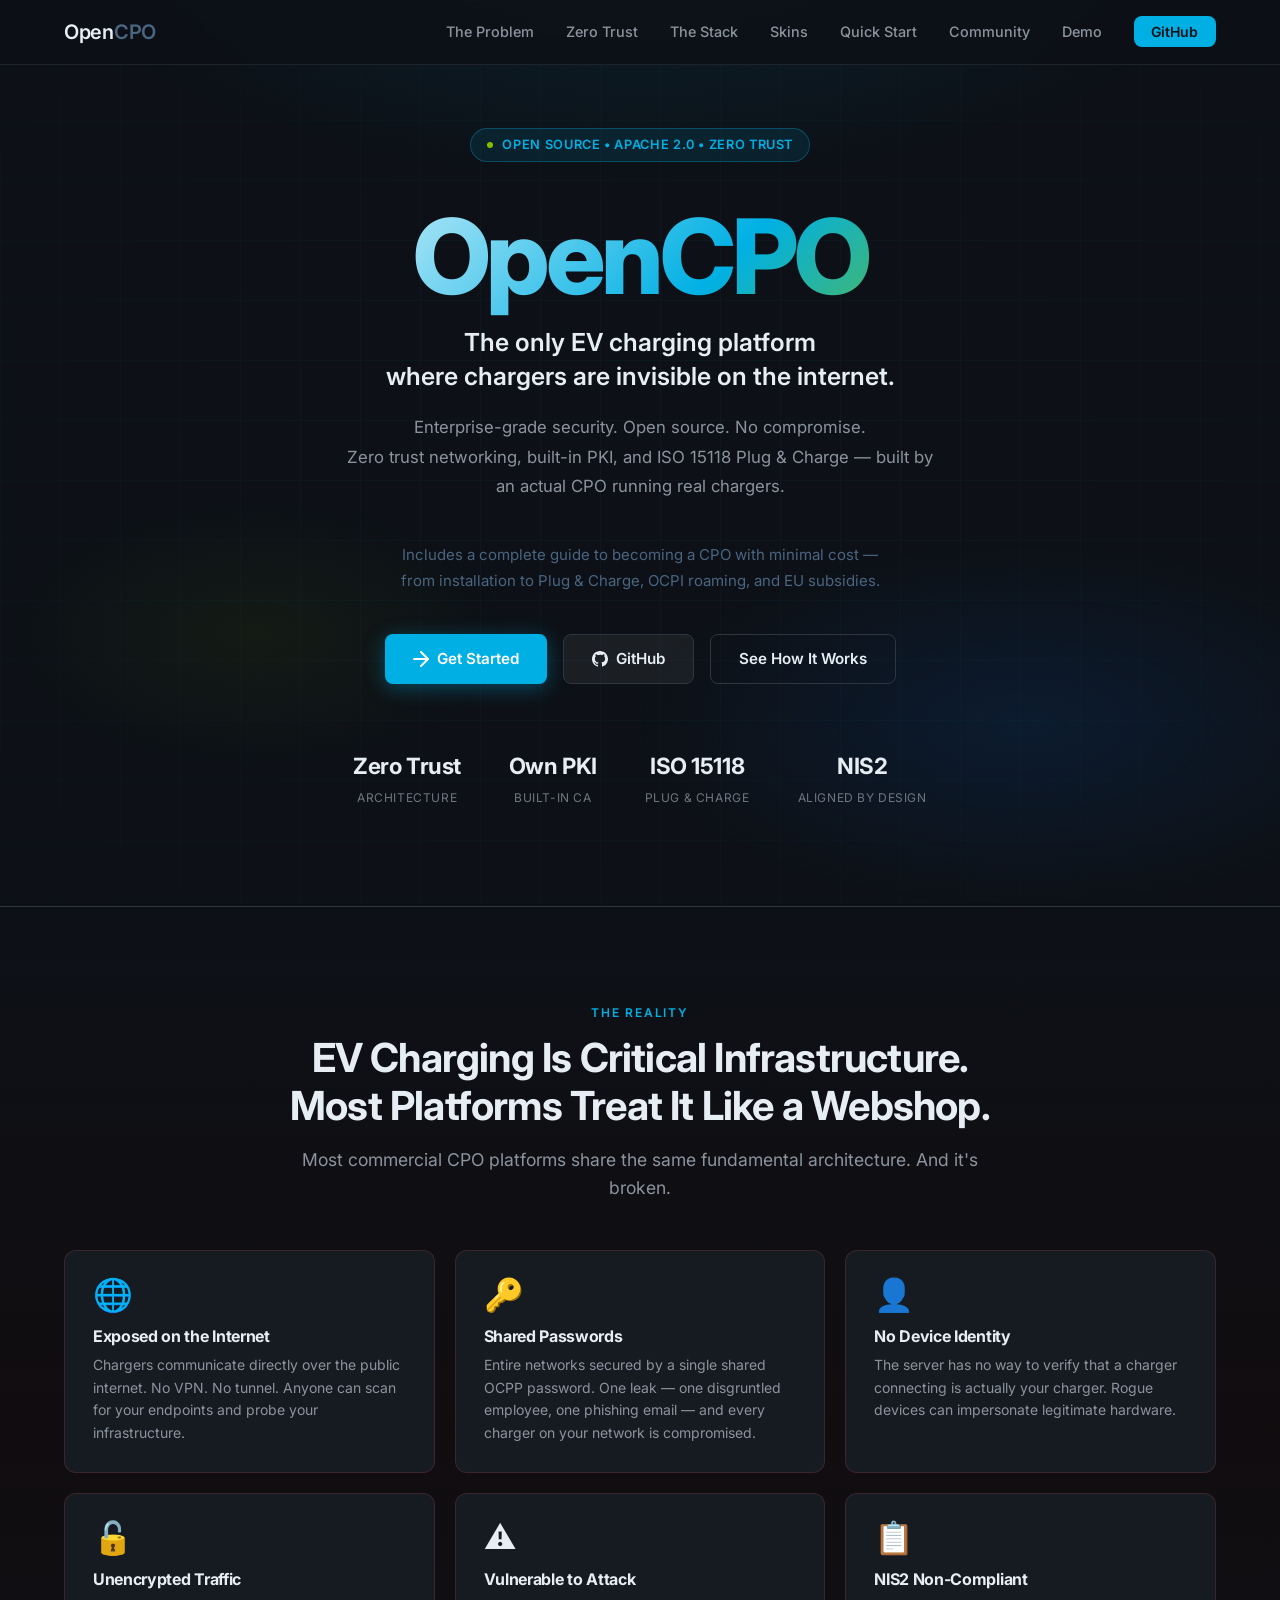
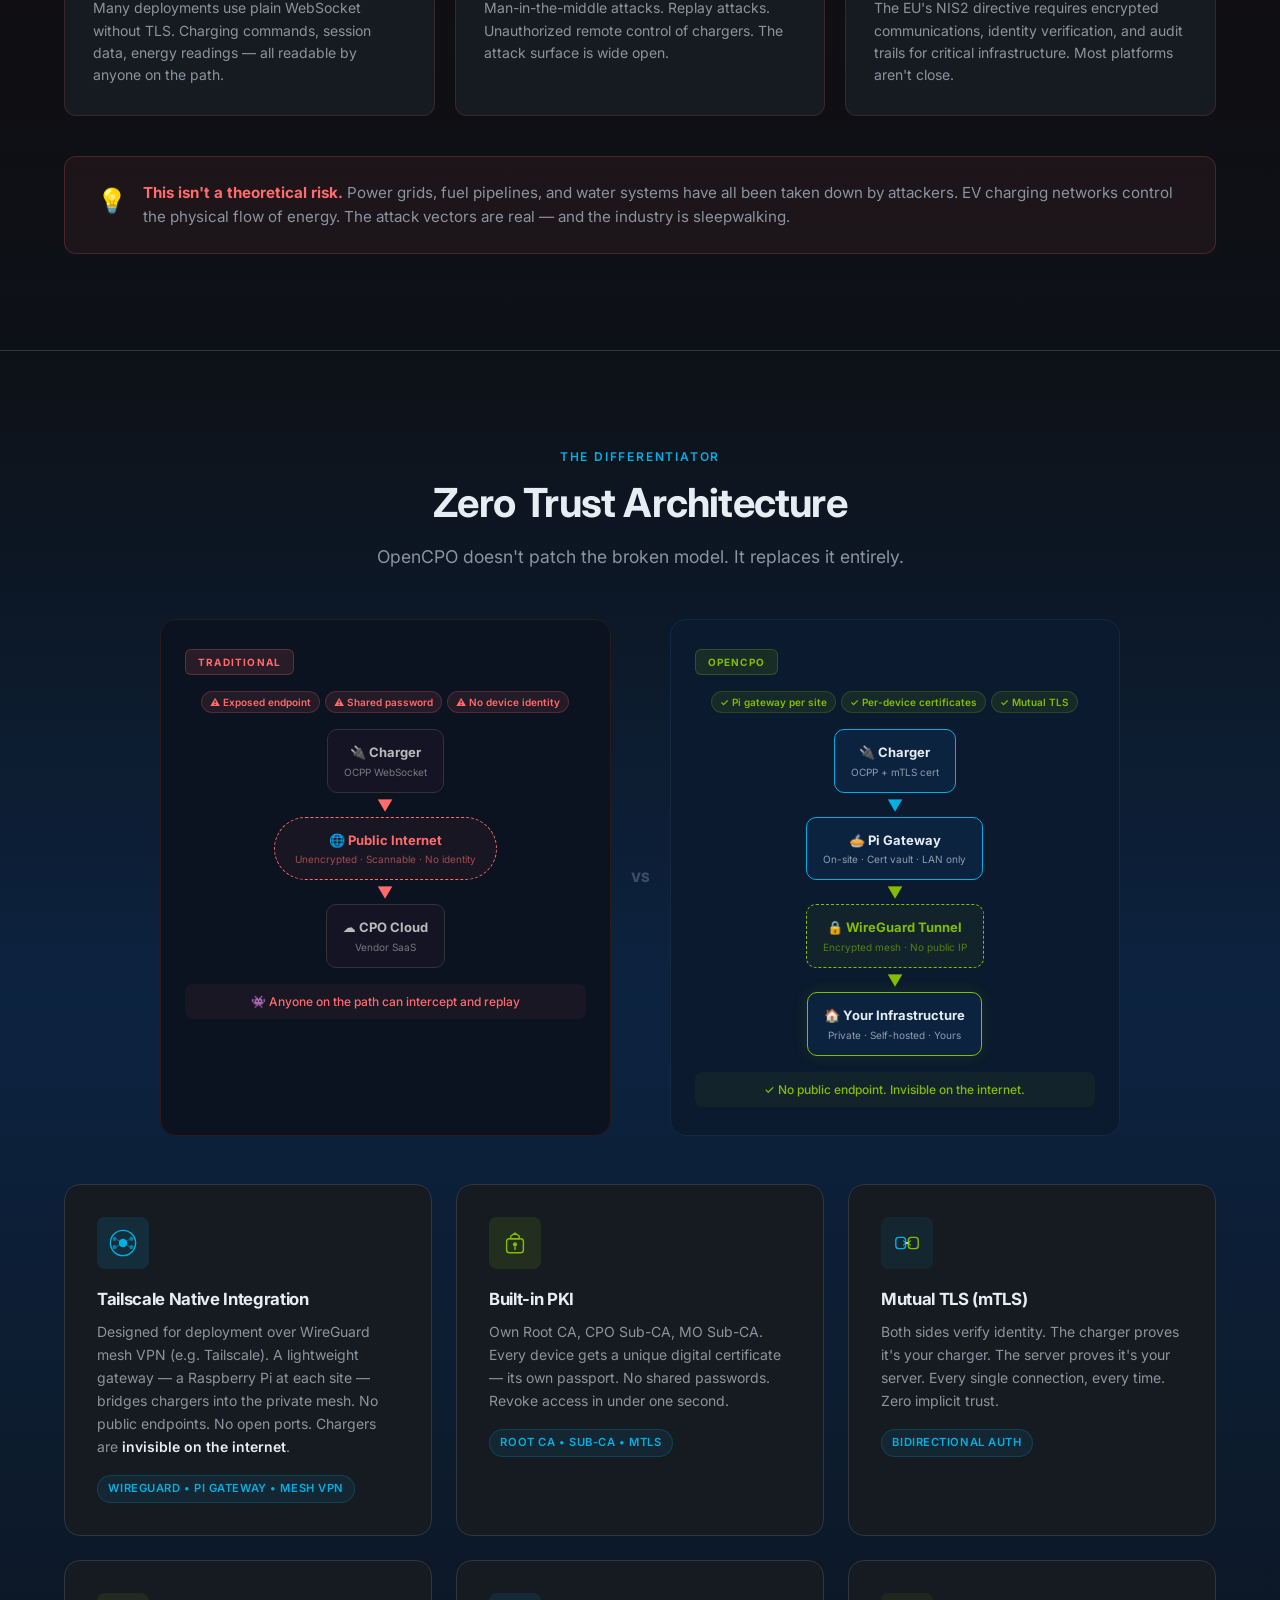
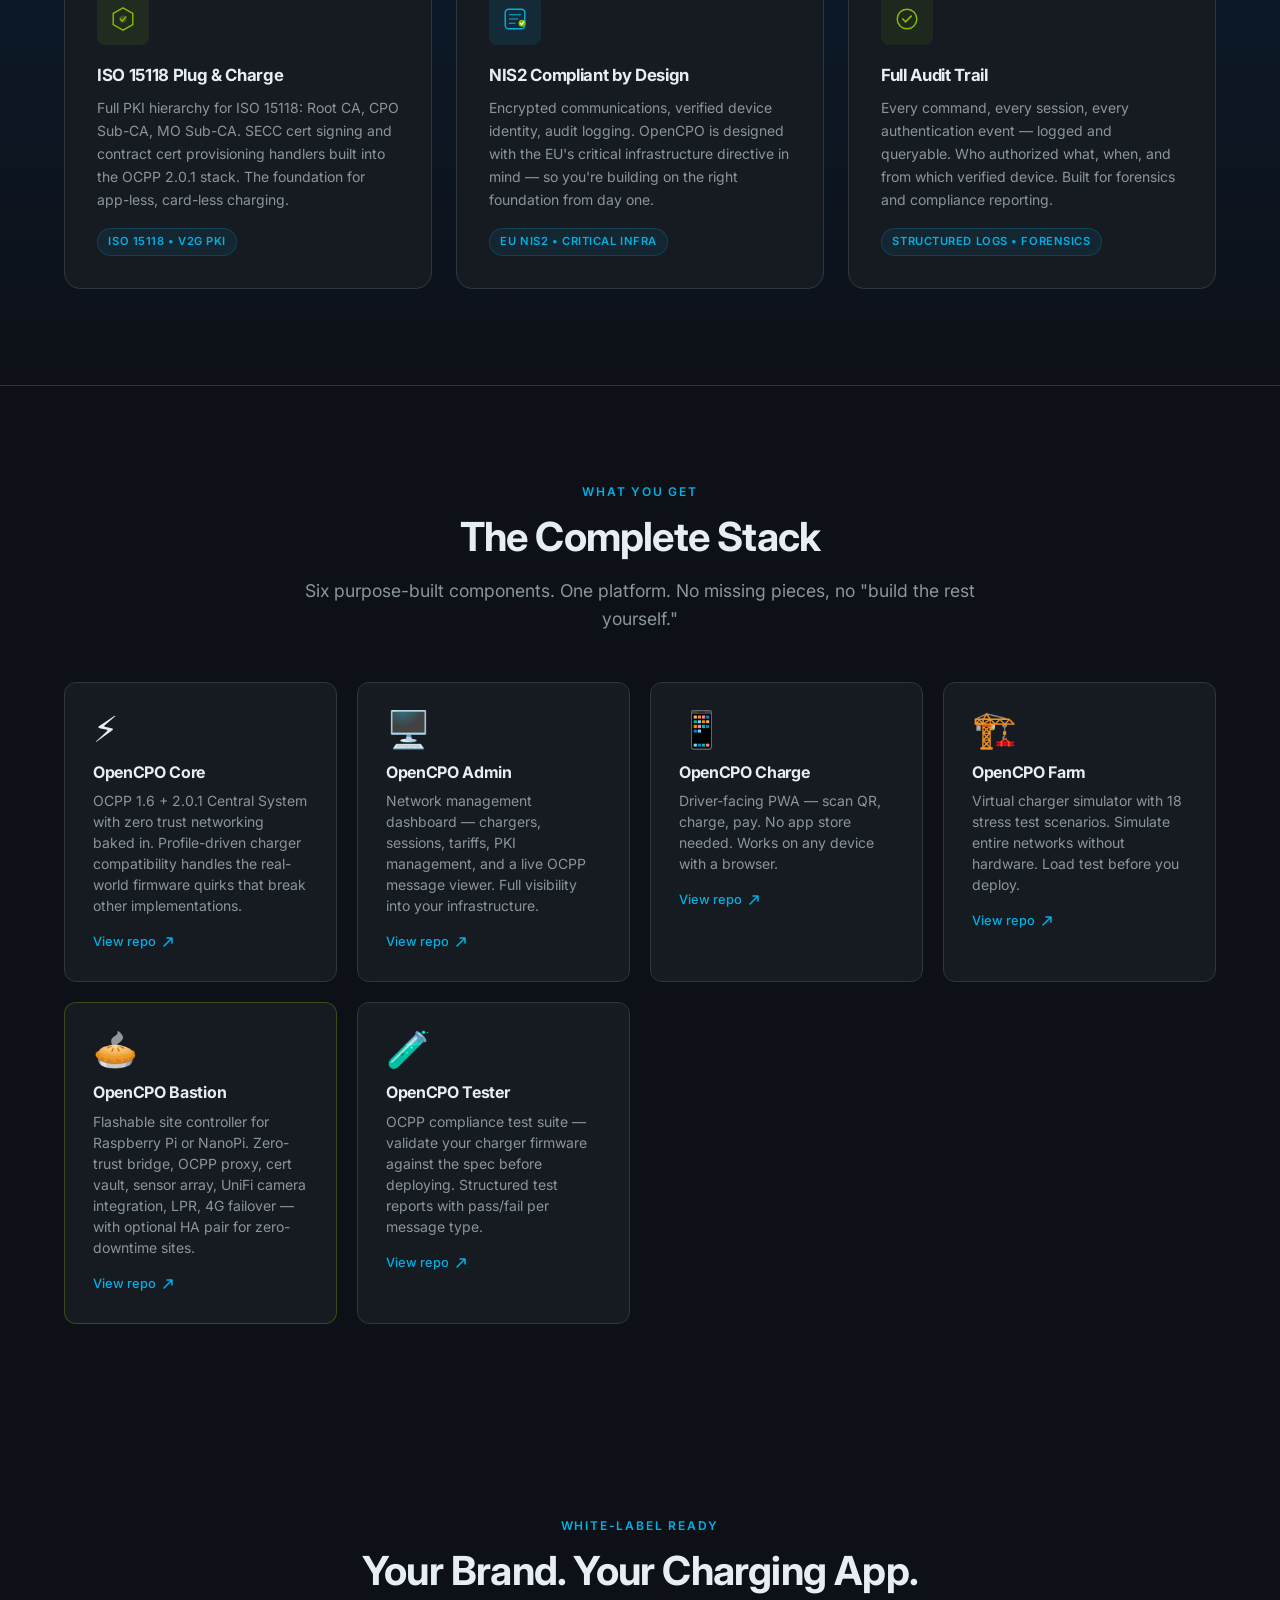
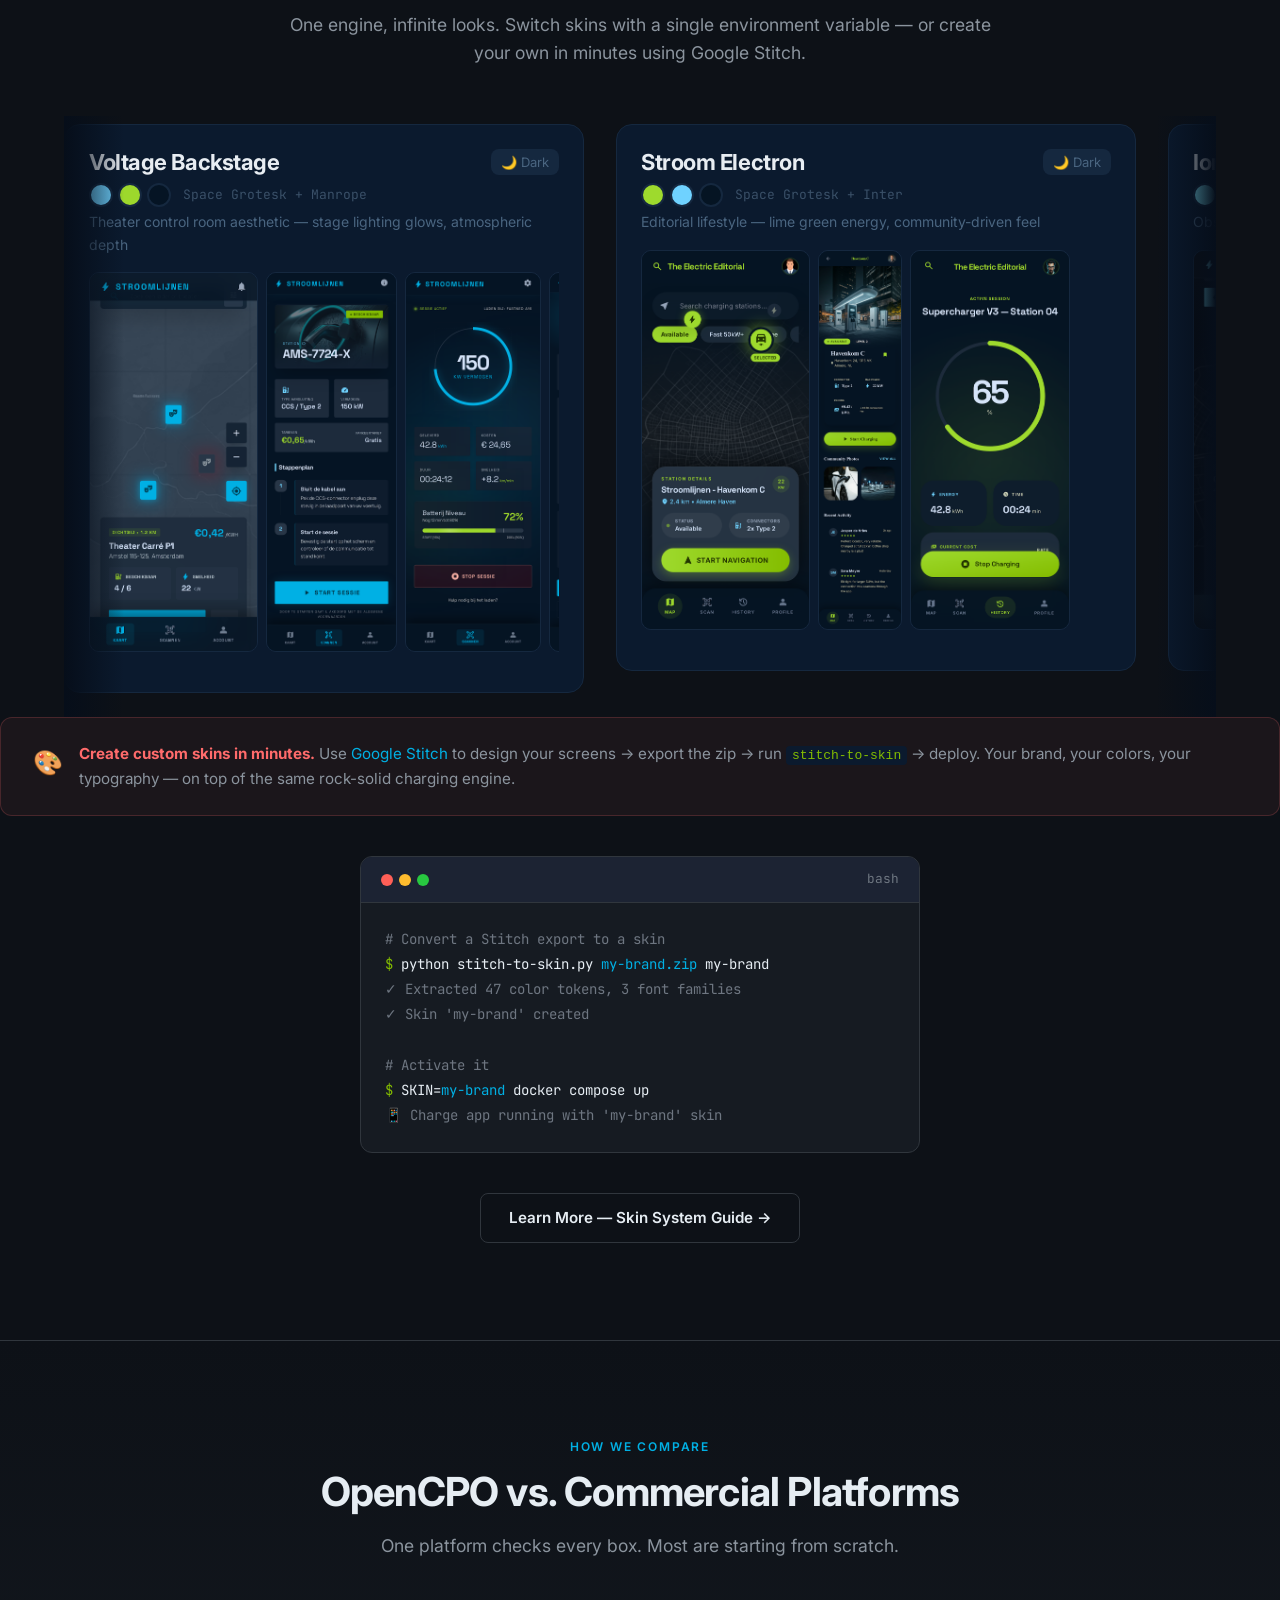
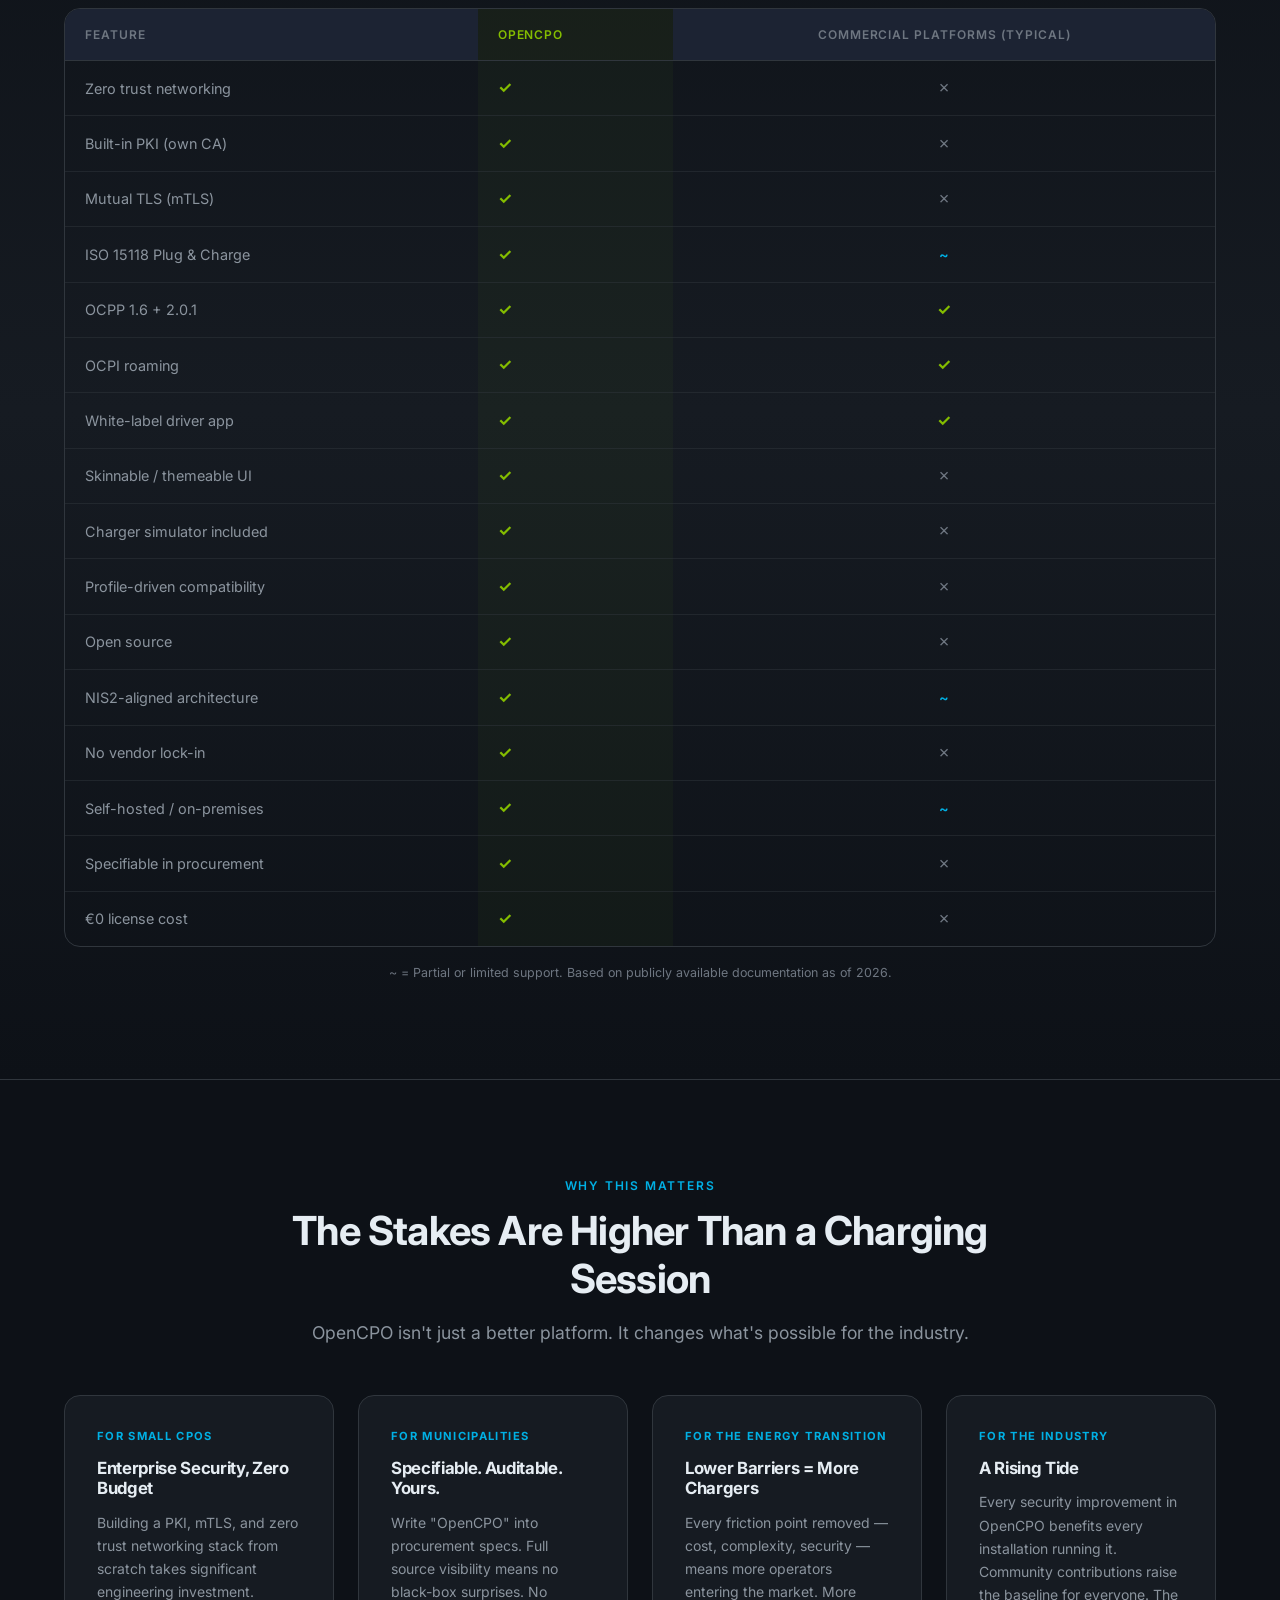
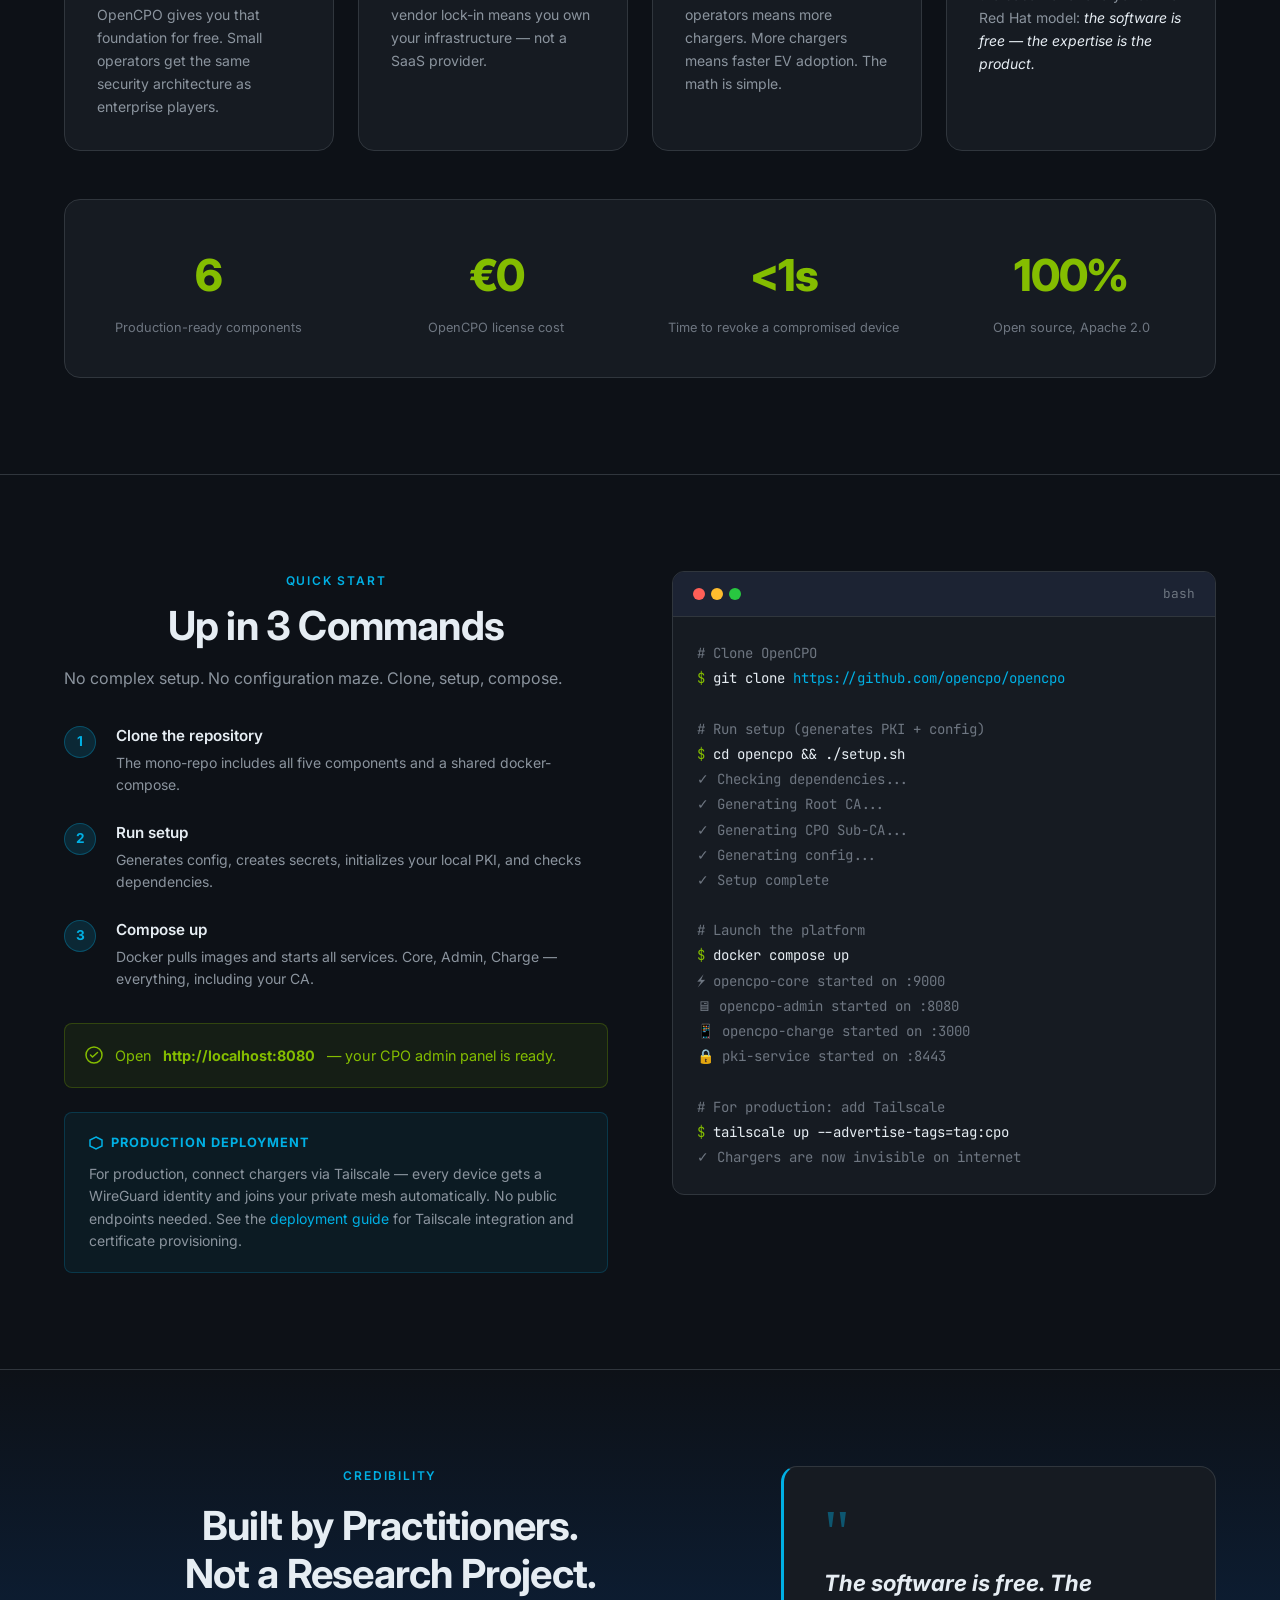
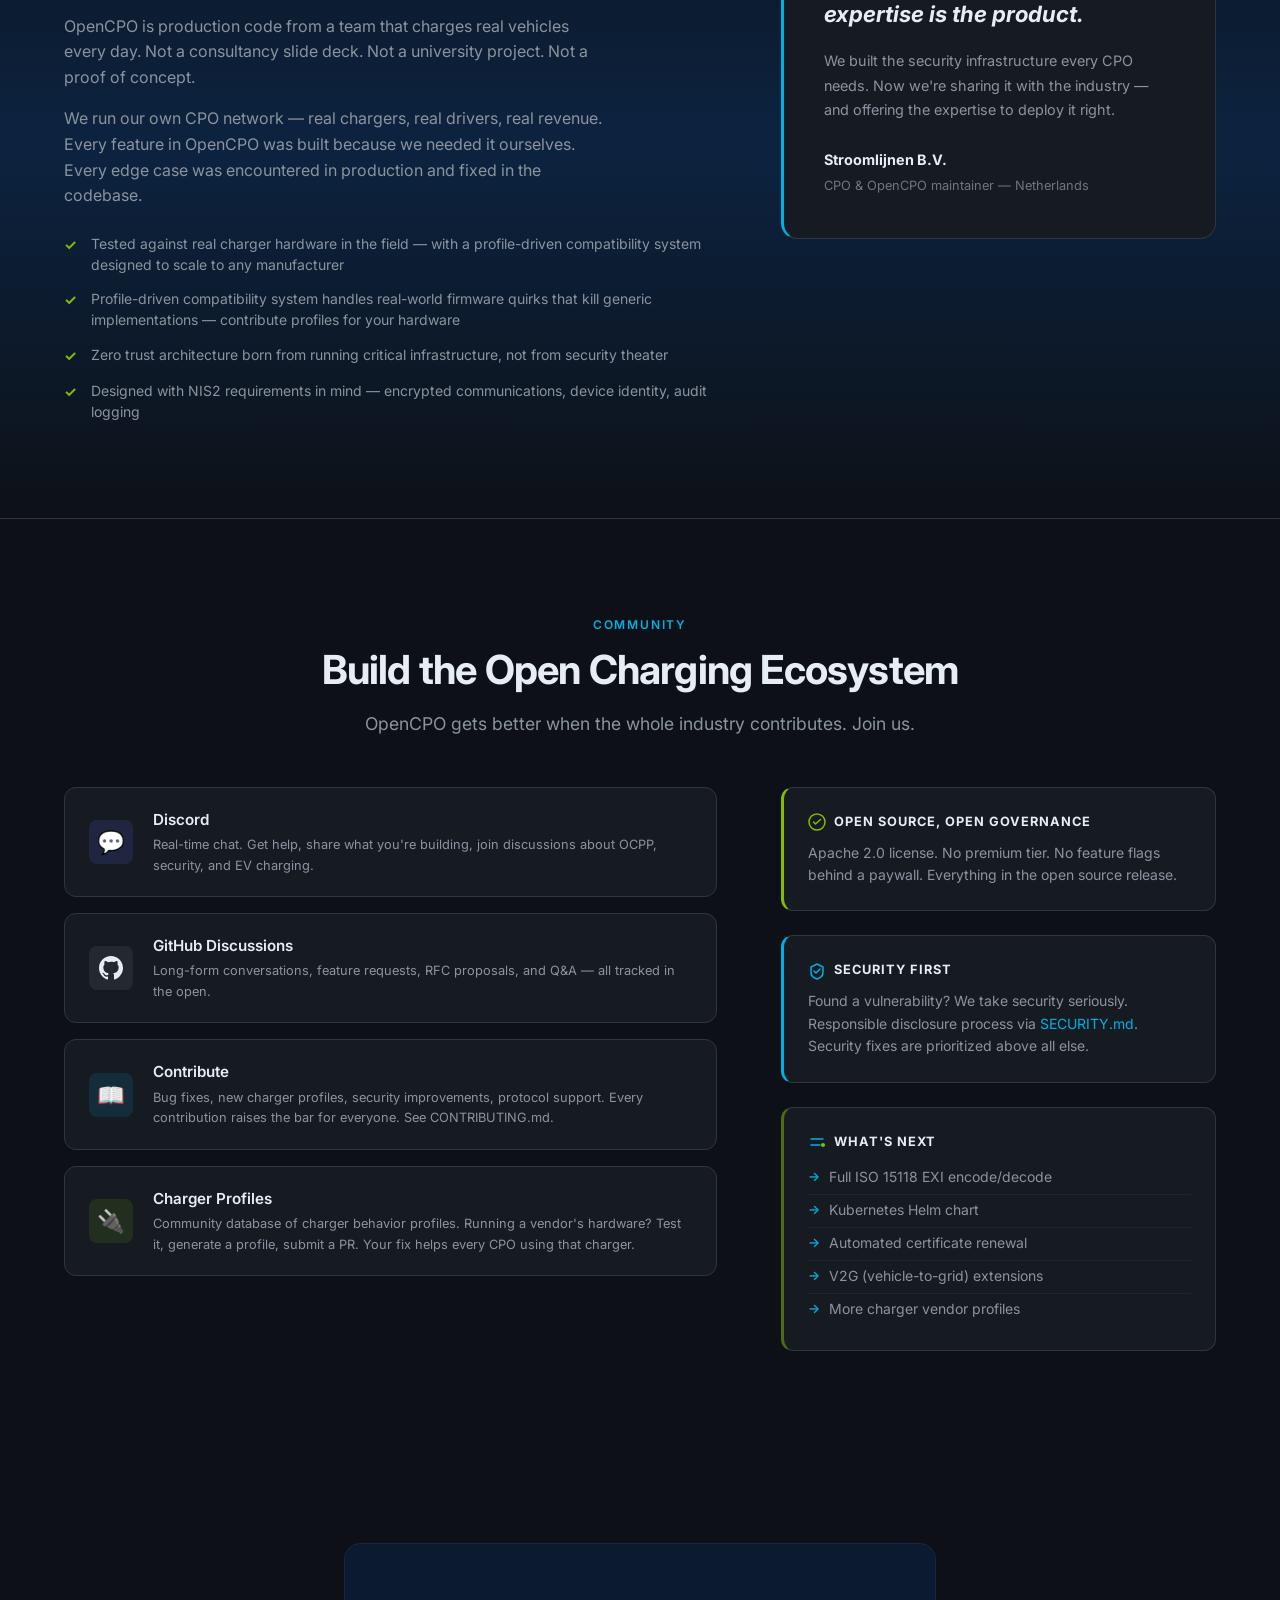
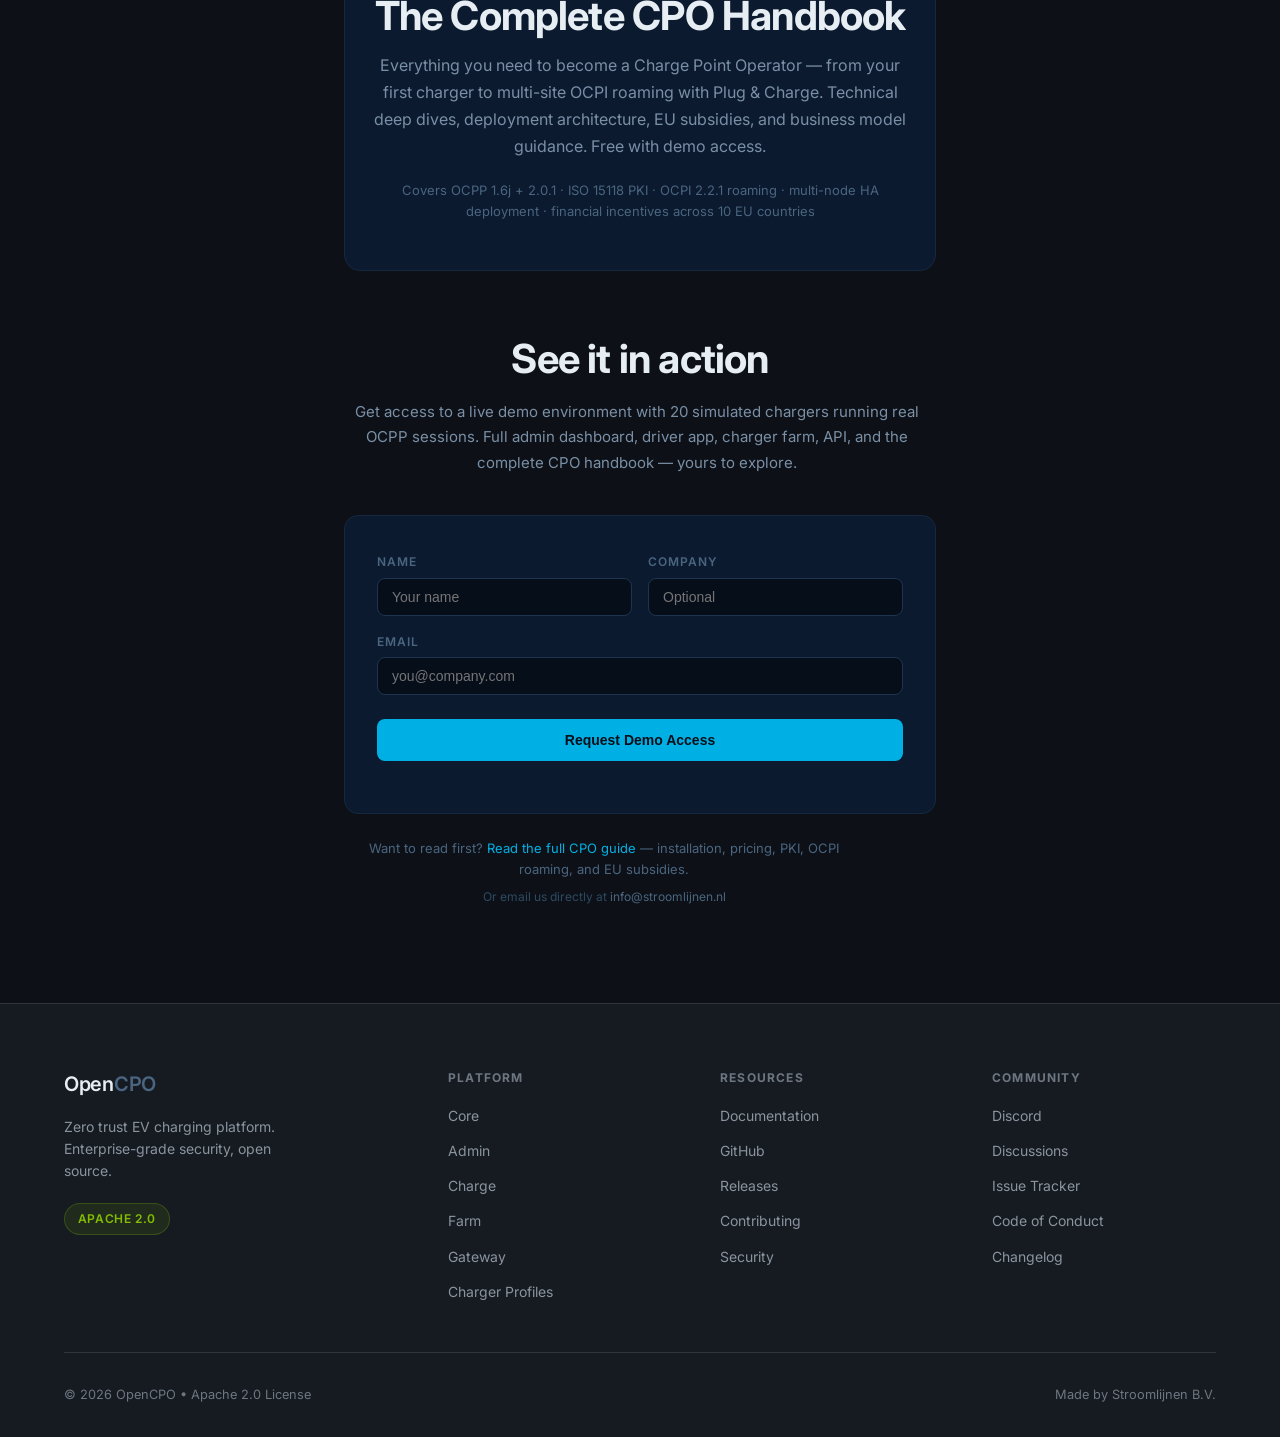
==== index.html @ 3f55f48f "redesign: vertical pipeline layout for architecture diagram Switched from horizontal flex (broke at " ====
<!DOCTYPE html>
<html lang="en">
<head>
  <meta charset="UTF-8" />
  <meta name="viewport" content="width=device-width, initial-scale=1.0" />
  <title>OpenCPO — Zero Trust EV Charging Platform</title>
  <meta name="description" content="Open source EV charging platform designed for zero trust deployment. Built-in PKI, WireGuard mesh networking, ISO 15118 foundations, OCPP 1.6 + 2.0.1. Enterprise-grade security, Apache 2.0." />
  <meta name="keywords" content="OCPP, EV charging, open source, CPO, charge point operator, zero trust, Tailscale, WireGuard, PKI, NIS2, ISO 15118, Plug and Charge" />

  <!-- Open Graph -->
  <meta property="og:title" content="OpenCPO — Zero Trust EV Charging Platform" />
  <meta property="og:description" content="The only EV charging platform where chargers are invisible on the internet. Enterprise-grade security, open source." />
  <meta property="og:type" content="website" />
  <meta property="og:url" content="https://opencpo.io" />

  <!-- Twitter Card -->
  <meta name="twitter:card" content="summary_large_image" />
  <meta name="twitter:title" content="OpenCPO — Zero Trust EV Charging Platform" />
  <meta name="twitter:description" content="The only EV charging platform where chargers are invisible on the internet. Enterprise-grade security, open source." />

  <!-- Canonical + Favicon -->
  <link rel="canonical" href="https://opencpo.io/" />
  <link rel="icon" type="image/svg+xml" href="favicon.svg" />

  <!-- JSON-LD Structured Data -->
  <script type="application/ld+json">
  {
    "@context": "https://schema.org",
    "@type": "SoftwareApplication",
    "name": "OpenCPO",
    "description": "Open source EV charging platform with zero trust architecture. Built-in PKI, mutual TLS, ISO 15118 Plug & Charge, OCPP 1.6 + 2.0.1. The only EV charging platform where chargers are invisible on the internet.",
    "url": "https://opencpo.io",
    "applicationCategory": "BusinessApplication",
    "operatingSystem": "Linux",
    "license": "https://www.apache.org/licenses/LICENSE-2.0",
    "isAccessibleForFree": true,
    "codeRepository": "https://github.com/opencpo/opencpo",
    "programmingLanguage": ["Python", "JavaScript", "HTML", "CSS"],
    "offers": {
      "@type": "Offer",
      "price": "0",
      "priceCurrency": "EUR"
    },
    "author": {
      "@type": "Organization",
      "name": "Stroomlijnen B.V.",
      "url": "https://stroomlijnen.nl"
    },
    "keywords": ["OCPP", "EV charging", "open source", "CPO", "charge point operator", "zero trust", "PKI", "mTLS", "ISO 15118", "Plug and Charge", "NIS2", "OCPI", "electric vehicle", "charging station", "CSMS"]
  }
  </script>
  <script type="application/ld+json">
  {
    "@context": "https://schema.org",
    "@type": "Organization",
    "name": "OpenCPO",
    "url": "https://opencpo.io",
    "logo": "https://opencpo.io/favicon.svg",
    "sameAs": [
      "https://github.com/opencpo",
      "https://discord.gg/opencpo"
    ]
  }
  </script>

  <!-- Google Fonts -->
  <link rel="preconnect" href="https://fonts.googleapis.com" />
  <link rel="preconnect" href="https://fonts.gstatic.com" crossorigin />
  <link href="https://fonts.googleapis.com/css2?family=Inter:wght@400;500;600;700;800&family=JetBrains+Mono:wght@400;500&display=swap" rel="stylesheet" />

  <link rel="stylesheet" href="style.css" />
</head>
<body>

<!-- ===== NAVIGATION ===== -->
<nav id="nav" role="navigation" aria-label="Main navigation">
  <div class="container">
    <div class="nav-inner">
      <a href="#" class="nav-logo" aria-label="OpenCPO Home" style="gap:0;">
        <span style="font-size:20px;font-weight:600;color:#e8edf2;letter-spacing:-0.3px;">Open</span><span style="font-size:20px;font-weight:600;color:#4a6580;letter-spacing:-0.3px;">CPO</span>
      </a>

      <ul class="nav-links" id="nav-links" role="list">
        <li><a href="#problem">The Problem</a></li>
        <li><a href="#zerotrust">Zero Trust</a></li>
        <li><a href="#stack">The Stack</a></li>
        <li><a href="#skins">Skins</a></li>
        <li><a href="#quickstart">Quick Start</a></li>
        <li><a href="#community">Community</a></li>
        <li><a href="#demo">Demo</a></li>
        <li><a href="https://github.com/opencpo/opencpo" class="nav-cta" target="_blank" rel="noopener">GitHub</a></li>
      </ul>

      <button
        class="nav-mobile-toggle"
        id="nav-toggle"
        aria-label="Toggle navigation"
        aria-expanded="false"
        aria-controls="nav-links"
      >
        <svg width="22" height="22" viewBox="0 0 22 22" fill="none" aria-hidden="true">
          <rect y="4" width="22" height="2" rx="1" fill="currentColor"/>
          <rect y="10" width="22" height="2" rx="1" fill="currentColor"/>
          <rect y="16" width="22" height="2" rx="1" fill="currentColor"/>
        </svg>
      </button>
    </div>
  </div>
</nav>


<!-- ===== HERO ===== -->
<section id="hero" aria-label="Hero">
  <div class="hero-bg" aria-hidden="true"></div>
  <div class="hero-grid" aria-hidden="true"></div>
  <div class="container">
    <div class="hero-content">
      <div class="hero-badge" role="status">
        <span class="badge-dot" aria-hidden="true"></span>
        Open Source &bull; Apache 2.0 &bull; Zero Trust
      </div>

      <h1 class="hero-title">OpenCPO</h1>
      <p class="hero-subtitle">The only EV charging platform<br>where chargers are invisible on the internet.</p>
      <p class="hero-desc">
        Enterprise-grade security. Open source. No compromise.<br>
        Zero trust networking, built-in PKI, and ISO 15118 Plug &amp; Charge —
        built by an actual CPO running real chargers.
      </p>
      <p class="hero-desc" style="margin-top:12px;color:#4a6580;font-size:15px;">
        Includes a complete guide to becoming a CPO with minimal cost —<br>
        from installation to Plug &amp; Charge, OCPI roaming, and EU subsidies.
      </p>

      <div class="hero-actions">
        <a href="#quickstart" class="btn btn-primary">
          <svg width="16" height="16" viewBox="0 0 16 16" fill="none" aria-hidden="true">
            <path d="M8 1L15 8L8 15" stroke="currentColor" stroke-width="2" stroke-linecap="round" stroke-linejoin="round"/>
            <line x1="1" y1="8" x2="15" y2="8" stroke="currentColor" stroke-width="2" stroke-linecap="round"/>
          </svg>
          Get Started
        </a>
        <a href="https://github.com/opencpo/opencpo" class="btn btn-secondary" target="_blank" rel="noopener">
          <svg width="16" height="16" viewBox="0 0 24 24" fill="currentColor" aria-hidden="true">
            <path d="M12 0C5.374 0 0 5.373 0 12c0 5.302 3.438 9.8 8.207 11.387.599.111.793-.261.793-.577v-2.234c-3.338.726-4.033-1.416-4.033-1.416-.546-1.387-1.333-1.756-1.333-1.756-1.089-.745.083-.729.083-.729 1.205.084 1.839 1.237 1.839 1.237 1.07 1.834 2.807 1.304 3.492.997.107-.775.418-1.305.762-1.604-2.665-.305-5.467-1.334-5.467-5.931 0-1.311.469-2.381 1.236-3.221-.124-.303-.535-1.524.117-3.176 0 0 1.008-.322 3.301 1.23A11.509 11.509 0 0 1 12 5.803c1.02.005 2.047.138 3.006.404 2.291-1.552 3.297-1.23 3.297-1.23.653 1.653.242 2.874.118 3.176.77.84 1.235 1.911 1.235 3.221 0 4.609-2.807 5.624-5.479 5.921.43.372.823 1.102.823 2.222v3.293c0 .319.192.694.801.576C20.566 21.797 24 17.3 24 12c0-6.627-5.373-12-12-12z"/>
          </svg>
          GitHub
        </a>
        <a href="#zerotrust" class="btn btn-outline">See How It Works</a>
      </div>

      <div class="hero-stats" role="list" aria-label="Project highlights">
        <div class="hero-stat" role="listitem">
          <span class="hero-stat-num">Zero Trust</span>
          <span class="hero-stat-label">Architecture</span>
        </div>
        <div class="hero-stat" role="listitem">
          <span class="hero-stat-num">Own PKI</span>
          <span class="hero-stat-label">Built-in CA</span>
        </div>
        <div class="hero-stat" role="listitem">
          <span class="hero-stat-num">ISO 15118</span>
          <span class="hero-stat-label">Plug &amp; Charge</span>
        </div>
        <div class="hero-stat" role="listitem">
          <span class="hero-stat-num">NIS2</span>
          <span class="hero-stat-label">Aligned by Design</span>
        </div>
      </div>
    </div>
  </div>
</section>


<!-- ===== THE PROBLEM ===== -->
<section id="problem" aria-labelledby="problem-title">
  <div class="container">
    <div class="text-center reveal">
      <p class="section-label">The Reality</p>
      <h2 class="section-title" id="problem-title">EV Charging Is Critical Infrastructure.<br>Most Platforms Treat It Like a Webshop.</h2>
      <p class="section-desc">Most commercial CPO platforms share the same fundamental architecture. And it's broken.</p>
    </div>

    <div class="problem-grid">
      <div class="problem-card reveal reveal-delay-1">
        <div class="problem-icon" aria-hidden="true">🌐</div>
        <h3>Exposed on the Internet</h3>
        <p>Chargers communicate directly over the public internet. No VPN. No tunnel. Anyone can scan for your endpoints and probe your infrastructure.</p>
      </div>
      <div class="problem-card reveal reveal-delay-2">
        <div class="problem-icon" aria-hidden="true">🔑</div>
        <h3>Shared Passwords</h3>
        <p>Entire networks secured by a single shared OCPP password. One leak — one disgruntled employee, one phishing email — and every charger on your network is compromised.</p>
      </div>
      <div class="problem-card reveal reveal-delay-3">
        <div class="problem-icon" aria-hidden="true">👤</div>
        <h3>No Device Identity</h3>
        <p>The server has no way to verify that a charger connecting is actually your charger. Rogue devices can impersonate legitimate hardware.</p>
      </div>
      <div class="problem-card reveal reveal-delay-4">
        <div class="problem-icon" aria-hidden="true">🔓</div>
        <h3>Unencrypted Traffic</h3>
        <p>Many deployments use plain WebSocket without TLS. Charging commands, session data, energy readings — all readable by anyone on the path.</p>
      </div>
      <div class="problem-card reveal reveal-delay-1">
        <div class="problem-icon" aria-hidden="true">⚠️</div>
        <h3>Vulnerable to Attack</h3>
        <p>Man-in-the-middle attacks. Replay attacks. Unauthorized remote control of chargers. The attack surface is wide open.</p>
      </div>
      <div class="problem-card reveal reveal-delay-2">
        <div class="problem-icon" aria-hidden="true">📋</div>
        <h3>NIS2 Non-Compliant</h3>
        <p>The EU's NIS2 directive requires encrypted communications, identity verification, and audit trails for critical infrastructure. Most platforms aren't close.</p>
      </div>
    </div>

    <div class="problem-callout reveal">
      <div class="callout-icon" aria-hidden="true">💡</div>
      <div>
        <strong>This isn't a theoretical risk.</strong> Power grids, fuel pipelines, and water systems have all been taken down by attackers. EV charging networks control the physical flow of energy. The attack vectors are real — and the industry is sleepwalking.
      </div>
    </div>
  </div>
</section>


<!-- ===== ZERO TRUST ===== -->
<section id="zerotrust" aria-labelledby="zerotrust-title">
  <div class="container">
    <div class="text-center reveal">
      <p class="section-label">The Differentiator</p>
      <h2 class="section-title" id="zerotrust-title">Zero Trust Architecture</h2>
      <p class="section-desc">OpenCPO doesn't patch the broken model. It replaces it entirely.</p>
    </div>

    <!-- Architecture Comparison Diagram -->
    <!-- Architecture Comparison — CSS Grid Diagram -->
    <style>
      .arch-duo { display: grid; grid-template-columns: 1fr auto 1fr; gap: 20px; align-items: stretch; margin-bottom: 48px; max-width: 960px; margin-left: auto; margin-right: auto; }
      @media (max-width: 820px) { .arch-duo { grid-template-columns: 1fr; gap: 16px; } .arch-vs-badge { display: none; } }
      .arch-box { border-radius: 16px; padding: 28px 24px; }
      .arch-box-bad { background: #0b1220; border: 1px solid #2a1a1a; }
      .arch-box-good { background: #0b1a2e; border: 1px solid #15283f; }
      .arch-badge { display: inline-block; font-size: 10px; font-weight: 700; letter-spacing: 0.12em; text-transform: uppercase; padding: 4px 12px; border-radius: 6px; margin-bottom: 16px; }
      .arch-badge-red { background: rgba(255,107,107,0.12); color: #FF6B6B; border: 1px solid rgba(255,107,107,0.25); }
      .arch-badge-green { background: rgba(132,189,0,0.12); color: #84BD00; border: 1px solid rgba(132,189,0,0.25); }
      .arch-vs-badge { display: flex; align-items: center; justify-content: center; font-size: 13px; font-weight: 800; color: #3a5068; }
      .arch-pipeline { display: flex; flex-direction: column; align-items: center; gap: 0; margin: 16px 0; }
      .arch-pipe-row { display: flex; align-items: center; gap: 0; }
      .arch-node { padding: 12px 16px; border-radius: 10px; text-align: center; }
      .arch-node-title { font-size: 13px; font-weight: 700; margin-bottom: 1px; }
      .arch-node-sub { font-size: 10px; opacity: 0.6; }
      .arch-node-bad { background: #141424; border: 1.5px solid #333; color: #bbb; }
      .arch-node-danger { background: rgba(255,107,107,0.06); border: 1.5px dashed #FF6B6B; color: #FF6B6B; border-radius: 40px; padding: 12px 20px; }
      .arch-node-blue { background: #0C2340; border: 1.5px solid #00B0E4; color: #e6edf3; }
      .arch-node-tunnel { background: rgba(132,189,0,0.06); border: 1.5px dashed #84BD00; color: #84BD00; border-radius: 10px; padding: 12px 16px; }
      .arch-node-green { background: #0C2340; border: 1.5px solid #84BD00; color: #e6edf3; box-shadow: 0 0 16px rgba(132,189,0,0.12); }
      .arch-varrow { font-size: 16px; color: #444; padding: 4px 0; line-height: 1; }
      .arch-varrow-red { color: #FF6B6B; }
      .arch-varrow-green { color: #84BD00; }
      .arch-varrow-blue { color: #00B0E4; }
      .arch-tags { display: flex; flex-wrap: wrap; gap: 5px; justify-content: center; margin-bottom: 12px; }
      .arch-tag { font-size: 10px; font-weight: 600; padding: 2px 8px; border-radius: 20px; white-space: nowrap; }
      .arch-tag-red { background: rgba(255,107,107,0.1); color: #FF6B6B; border: 1px solid rgba(255,107,107,0.2); }
      .arch-tag-green { background: rgba(132,189,0,0.1); color: #84BD00; border: 1px solid rgba(132,189,0,0.2); }
      .arch-verdict { text-align: center; font-size: 12px; font-weight: 500; margin-top: 12px; padding: 8px 12px; border-radius: 8px; }
      .arch-verdict-red { color: #FF6B6B; background: rgba(255,107,107,0.06); }
      .arch-verdict-green { color: #84BD00; background: rgba(132,189,0,0.06); }
    </style>

    <div class="arch-duo reveal">
      <!-- Traditional -->
      <div class="arch-box arch-box-bad">
        <div class="arch-badge arch-badge-red">Traditional</div>
        <div class="arch-tags">
          <span class="arch-tag arch-tag-red">⚠ Exposed endpoint</span>
          <span class="arch-tag arch-tag-red">⚠ Shared password</span>
          <span class="arch-tag arch-tag-red">⚠ No device identity</span>
        </div>
        <div class="arch-pipeline">
          <div class="arch-node arch-node-bad">
            <div class="arch-node-title">🔌 Charger</div>
            <div class="arch-node-sub">OCPP WebSocket</div>
          </div>
          <div class="arch-varrow arch-varrow-red">▼</div>
          <div class="arch-node arch-node-danger">
            <div class="arch-node-title">🌐 Public Internet</div>
            <div class="arch-node-sub">Unencrypted · Scannable · No identity</div>
          </div>
          <div class="arch-varrow arch-varrow-red">▼</div>
          <div class="arch-node arch-node-bad">
            <div class="arch-node-title">☁️ CPO Cloud</div>
            <div class="arch-node-sub">Vendor SaaS</div>
          </div>
        </div>
        <div class="arch-verdict arch-verdict-red">👾 Anyone on the path can intercept and replay</div>
      </div>

      <!-- VS -->
      <div class="arch-vs-badge">VS</div>

      <!-- OpenCPO -->
      <div class="arch-box arch-box-good">
        <div class="arch-badge arch-badge-green">OpenCPO</div>
        <div class="arch-tags">
          <span class="arch-tag arch-tag-green">✓ Pi gateway per site</span>
          <span class="arch-tag arch-tag-green">✓ Per-device certificates</span>
          <span class="arch-tag arch-tag-green">✓ Mutual TLS</span>
        </div>
        <div class="arch-pipeline">
          <div class="arch-node arch-node-blue">
            <div class="arch-node-title">🔌 Charger</div>
            <div class="arch-node-sub">OCPP + mTLS cert</div>
          </div>
          <div class="arch-varrow arch-varrow-blue">▼</div>
          <div class="arch-node arch-node-blue">
            <div class="arch-node-title">🥧 Pi Gateway</div>
            <div class="arch-node-sub">On-site · Cert vault · LAN only</div>
          </div>
          <div class="arch-varrow arch-varrow-green">▼</div>
          <div class="arch-node arch-node-tunnel">
            <div class="arch-node-title">🔒 WireGuard Tunnel</div>
            <div class="arch-node-sub">Encrypted mesh · No public IP</div>
          </div>
          <div class="arch-varrow arch-varrow-green">▼</div>
          <div class="arch-node arch-node-green">
            <div class="arch-node-title">🏠 Your Infrastructure</div>
            <div class="arch-node-sub">Private · Self-hosted · Yours</div>
          </div>
        </div>
        <div class="arch-verdict arch-verdict-green">✓ No public endpoint. Invisible on the internet.</div>
      </div>
    </div>

    <!-- Zero Trust Features -->
    <div class="zt-grid">
      <div class="zt-card reveal reveal-delay-1">
        <div class="zt-icon tailscale" aria-hidden="true">
          <svg width="28" height="28" viewBox="0 0 40 40" fill="none">
            <circle cx="20" cy="20" r="18" stroke="#00B0E4" stroke-width="2"/>
            <circle cx="20" cy="20" r="6" fill="#00B0E4"/>
            <circle cx="8" cy="14" r="3" fill="#00B0E4" opacity="0.6"/>
            <circle cx="32" cy="14" r="3" fill="#00B0E4" opacity="0.6"/>
            <circle cx="8" cy="26" r="3" fill="#00B0E4" opacity="0.6"/>
            <circle cx="32" cy="26" r="3" fill="#00B0E4" opacity="0.6"/>
            <line x1="11" y1="15" x2="17" y2="18" stroke="#00B0E4" stroke-width="1.5" opacity="0.5"/>
            <line x1="29" y1="15" x2="23" y2="18" stroke="#00B0E4" stroke-width="1.5" opacity="0.5"/>
            <line x1="11" y1="25" x2="17" y2="22" stroke="#00B0E4" stroke-width="1.5" opacity="0.5"/>
            <line x1="29" y1="25" x2="23" y2="22" stroke="#00B0E4" stroke-width="1.5" opacity="0.5"/>
          </svg>
        </div>
        <h3>Tailscale Native Integration</h3>
        <p>Designed for deployment over WireGuard mesh VPN (e.g. Tailscale). A lightweight gateway — a Raspberry Pi at each site — bridges chargers into the private mesh. No public endpoints. No open ports. Chargers are <strong>invisible on the internet</strong>.</p>
        <div class="zt-badge">WireGuard • Pi Gateway • Mesh VPN</div>
      </div>

      <div class="zt-card reveal reveal-delay-2">
        <div class="zt-icon pki" aria-hidden="true">
          <svg width="28" height="28" viewBox="0 0 40 40" fill="none">
            <rect x="8" y="14" width="24" height="20" rx="4" stroke="#84BD00" stroke-width="2"/>
            <path d="M20 6 L26 10 L26 14 L14 14 L14 10 Z" stroke="#84BD00" stroke-width="2" fill="none"/>
            <circle cx="20" cy="22" r="3" fill="#84BD00"/>
            <line x1="20" y1="25" x2="20" y2="30" stroke="#84BD00" stroke-width="2"/>
          </svg>
        </div>
        <h3>Built-in PKI</h3>
        <p>Own Root CA, CPO Sub-CA, MO Sub-CA. Every device gets a unique digital certificate — its own passport. No shared passwords. Revoke access in under one second.</p>
        <div class="zt-badge">Root CA • Sub-CA • mTLS</div>
      </div>

      <div class="zt-card reveal reveal-delay-3">
        <div class="zt-icon mtls" aria-hidden="true">
          <svg width="28" height="28" viewBox="0 0 40 40" fill="none">
            <rect x="4" y="12" width="14" height="16" rx="4" stroke="#00B0E4" stroke-width="2"/>
            <rect x="22" y="12" width="14" height="16" rx="4" stroke="#84BD00" stroke-width="2"/>
            <path d="M18 20 L22 20" stroke="#fff" stroke-width="2" stroke-linecap="round"/>
            <path d="M15 17 L18 20 L15 23" stroke="#00B0E4" stroke-width="1.5" stroke-linecap="round" fill="none"/>
            <path d="M25 17 L22 20 L25 23" stroke="#84BD00" stroke-width="1.5" stroke-linecap="round" fill="none"/>
          </svg>
        </div>
        <h3>Mutual TLS (mTLS)</h3>
        <p>Both sides verify identity. The charger proves it's your charger. The server proves it's your server. Every single connection, every time. Zero implicit trust.</p>
        <div class="zt-badge">Bidirectional Auth</div>
      </div>

      <div class="zt-card reveal reveal-delay-1">
        <div class="zt-icon plugcharge" aria-hidden="true">
          <svg width="28" height="28" viewBox="0 0 40 40" fill="none">
            <path d="M20 4 L34 12 L34 28 L20 36 L6 28 L6 12 Z" stroke="#84BD00" stroke-width="2" fill="none"/>
            <circle cx="20" cy="20" r="5" fill="#84BD00" opacity="0.3"/>
            <path d="M16 20 L19 23 L24 17" stroke="#84BD00" stroke-width="2" stroke-linecap="round"/>
          </svg>
        </div>
        <h3>ISO 15118 Plug &amp; Charge</h3>
        <p>Full PKI hierarchy for ISO 15118: Root CA, CPO Sub-CA, MO Sub-CA. SECC cert signing and contract cert provisioning handlers built into the OCPP 2.0.1 stack. The foundation for app-less, card-less charging.</p>
        <div class="zt-badge">ISO 15118 • V2G PKI</div>
      </div>

      <div class="zt-card reveal reveal-delay-2">
        <div class="zt-icon nis2" aria-hidden="true">
          <svg width="28" height="28" viewBox="0 0 40 40" fill="none">
            <rect x="6" y="6" width="28" height="28" rx="5" stroke="#00B0E4" stroke-width="2"/>
            <path d="M12 14 L28 14" stroke="#00B0E4" stroke-width="1.5" stroke-linecap="round"/>
            <path d="M12 20 L24 20" stroke="#00B0E4" stroke-width="1.5" stroke-linecap="round"/>
            <path d="M12 26 L20 26" stroke="#00B0E4" stroke-width="1.5" stroke-linecap="round"/>
            <circle cx="30" cy="26" r="5" fill="#84BD00"/>
            <path d="M27.5 26 L29.5 28 L32.5 24" stroke="white" stroke-width="1.5" stroke-linecap="round"/>
          </svg>
        </div>
        <h3>NIS2 Compliant by Design</h3>
        <p>Encrypted communications, verified device identity, audit logging. OpenCPO is designed with the EU's critical infrastructure directive in mind — so you're building on the right foundation from day one.</p>
        <div class="zt-badge">EU NIS2 • Critical Infra</div>
      </div>

      <div class="zt-card reveal reveal-delay-3">
        <div class="zt-icon audit" aria-hidden="true">
          <svg width="28" height="28" viewBox="0 0 40 40" fill="none">
            <circle cx="20" cy="20" r="14" stroke="#84BD00" stroke-width="2"/>
            <path d="M14 20 L18 24 L26 16" stroke="#84BD00" stroke-width="2.5" stroke-linecap="round"/>
          </svg>
        </div>
        <h3>Full Audit Trail</h3>
        <p>Every command, every session, every authentication event — logged and queryable. Who authorized what, when, and from which verified device. Built for forensics and compliance reporting.</p>
        <div class="zt-badge">Structured Logs • Forensics</div>
      </div>
    </div>
  </div>
</section>


<!-- ===== THE STACK ===== -->
<section id="stack" aria-labelledby="stack-title">
  <div class="container">
    <div class="text-center reveal">
      <p class="section-label">What You Get</p>
      <h2 class="section-title" id="stack-title">The Complete Stack</h2>
      <p class="section-desc">Six purpose-built components. One platform. No missing pieces, no "build the rest yourself."</p>
    </div>

    <div class="stack-grid">
      <article class="stack-card reveal reveal-delay-1">
        <span class="stack-icon" aria-hidden="true">⚡</span>
        <h3 class="stack-name">OpenCPO Core</h3>
        <p class="stack-desc">OCPP 1.6 + 2.0.1 Central System with zero trust networking baked in. Profile-driven charger compatibility handles the real-world firmware quirks that break other implementations.</p>
        <a href="https://github.com/opencpo/opencpo-core" class="stack-link" target="_blank" rel="noopener">
          View repo
          <svg width="12" height="12" viewBox="0 0 12 12" fill="none" aria-hidden="true">
            <path d="M2 10L10 2M10 2H5M10 2V7" stroke="currentColor" stroke-width="1.5" stroke-linecap="round"/>
          </svg>
        </a>
      </article>

      <article class="stack-card reveal reveal-delay-2">
        <span class="stack-icon" aria-hidden="true">🖥️</span>
        <h3 class="stack-name">OpenCPO Admin</h3>
        <p class="stack-desc">Network management dashboard — chargers, sessions, tariffs, PKI management, and a live OCPP message viewer. Full visibility into your infrastructure.</p>
        <a href="https://github.com/opencpo/opencpo-admin" class="stack-link" target="_blank" rel="noopener">
          View repo
          <svg width="12" height="12" viewBox="0 0 12 12" fill="none" aria-hidden="true">
            <path d="M2 10L10 2M10 2H5M10 2V7" stroke="currentColor" stroke-width="1.5" stroke-linecap="round"/>
          </svg>
        </a>
      </article>

      <article class="stack-card reveal reveal-delay-3">
        <span class="stack-icon" aria-hidden="true">📱</span>
        <h3 class="stack-name">OpenCPO Charge</h3>
        <p class="stack-desc">Driver-facing PWA — scan QR, charge, pay. No app store needed. Works on any device with a browser.</p>
        <a href="https://github.com/opencpo/opencpo-charge-app" class="stack-link" target="_blank" rel="noopener">
          View repo
          <svg width="12" height="12" viewBox="0 0 12 12" fill="none" aria-hidden="true">
            <path d="M2 10L10 2M10 2H5M10 2V7" stroke="currentColor" stroke-width="1.5" stroke-linecap="round"/>
          </svg>
        </a>
      </article>

            <article class="stack-card reveal">
        <span class="stack-icon" aria-hidden="true">🏗️</span>
        <h3 class="stack-name">OpenCPO Farm</h3>
        <p class="stack-desc">Virtual charger simulator with 18 stress test scenarios. Simulate entire networks without hardware. Load test before you deploy.</p>
        <a href="https://github.com/opencpo/opencpo-charger-farm" class="stack-link" target="_blank" rel="noopener">
          View repo
          <svg width="12" height="12" viewBox="0 0 12 12" fill="none" aria-hidden="true">
            <path d="M2 10L10 2M10 2H5M10 2V7" stroke="currentColor" stroke-width="1.5" stroke-linecap="round"/>
          </svg>
        </a>
      </article>

      <article class="stack-card reveal reveal-delay-1" style="border-color: rgba(132,189,0,0.3);">
        <span class="stack-icon" aria-hidden="true">🥧</span>
        <h3 class="stack-name">OpenCPO Bastion</h3>
        <p class="stack-desc">Flashable site controller for Raspberry Pi or NanoPi. Zero-trust bridge, OCPP proxy, cert vault, sensor array, UniFi camera integration, LPR, 4G failover — with optional HA pair for zero-downtime sites.</p>
        <a href="https://github.com/opencpo/opencpo-bastion" class="stack-link" target="_blank" rel="noopener">
          View repo
          <svg width="12" height="12" viewBox="0 0 12 12" fill="none" aria-hidden="true">
            <path d="M2 10L10 2M10 2H5M10 2V7" stroke="currentColor" stroke-width="1.5" stroke-linecap="round"/>
          </svg>
        </a>
      </article>

      <article class="stack-card reveal reveal-delay-2">
        <span class="stack-icon" aria-hidden="true">🧪</span>
        <h3 class="stack-name">OpenCPO Tester</h3>
        <p class="stack-desc">OCPP compliance test suite — validate your charger firmware against the spec before deploying. Structured test reports with pass/fail per message type.</p>
        <a href="https://github.com/opencpo/opencpo-tester" class="stack-link" target="_blank" rel="noopener">
          View repo
          <svg width="12" height="12" viewBox="0 0 12 12" fill="none" aria-hidden="true">
            <path d="M2 10L10 2M10 2H5M10 2V7" stroke="currentColor" stroke-width="1.5" stroke-linecap="round"/>
          </svg>
        </a>
      </article>
    </div>
  </div>
</section>


<!-- ===== SKIN SYSTEM ===== -->
<section id="skins" aria-labelledby="skins-title">
  <div class="container">
    <div class="text-center reveal">
      <p class="section-label">White-Label Ready</p>
      <h2 class="section-title" id="skins-title">Your Brand. Your Charging App.</h2>
      <p class="section-desc">One engine, infinite looks. Switch skins with a single environment variable — or create your own in minutes using Google Stitch.</p>
    </div>

    <!-- Skin showcase with screen previews -->
    <style>
      .skin-showcase-wrap { overflow: hidden; position: relative; padding: 8px 0 24px; }
      .skin-showcase-wrap::before, .skin-showcase-wrap::after { content:''; position:absolute; top:0; bottom:0; width:60px; z-index:2; pointer-events:none; }
      .skin-showcase-wrap::before { left:0; background:linear-gradient(90deg, #060e1a, transparent); }
      .skin-showcase-wrap::after { right:0; background:linear-gradient(270deg, #060e1a, transparent); }
      .skin-showcase { display: flex; gap: 32px; width: max-content; animation: skinScroll 40s linear infinite; }
      .skin-showcase.paused { animation-play-state: paused; }
      @keyframes skinScroll { 0% { transform: translateX(0); } 100% { transform: translateX(-50%); } }
      .skin-card-wrap { flex: 0 0 520px; scroll-snap-align: start; }
      .skin-card-inner { background: #0b1a2e; border: 1px solid #15283f; border-radius: 16px; padding: 24px; transition: border-color 0.2s, transform 0.2s; }
      .skin-card-inner:hover { border-color: #00B0E4; transform: translateY(-4px); }
      .skin-previews { display: flex; gap: 8px; overflow-x: auto; padding: 4px 0; margin: 12px 0; }
      .skin-previews::-webkit-scrollbar { height: 4px; }
      .skin-previews::-webkit-scrollbar-thumb { background: #15283f; border-radius: 2px; }
      .skin-preview-img { height: 380px; width: auto; border-radius: 10px; border: 1px solid #15283f; flex-shrink: 0; cursor: pointer; transition: transform 0.15s, border-color 0.15s; }
      .skin-preview-img:hover { transform: scale(1.03); border-color: #00B0E4; }
      .skin-palette { display: flex; gap: 5px; }
      .skin-palette span { width: 24px; height: 24px; border-radius: 50%; border: 2px solid #15283f; }
      .skin-lightbox { display:none; position:fixed; inset:0; z-index:9999; background:rgba(0,0,0,0.85); backdrop-filter:blur(8px); align-items:center; justify-content:center; cursor:pointer; }
      .skin-lightbox.open { display:flex; }
      .skin-lightbox img { max-width:90vw; max-height:90vh; border-radius:12px; box-shadow:0 8px 40px rgba(0,0,0,0.5); }
    </style>

    <div class="skin-showcase-wrap reveal">
    <div class="skin-showcase" id="skinCarousel">

      <!-- Voltage Backstage -->
      <div class="skin-card-wrap">
        <div class="skin-card-inner">
          <div style="display:flex;align-items:center;justify-content:space-between;margin-bottom:8px;">
            <h3 style="font-size:22px;font-weight:700;color:#e8edf2;margin:0;">Voltage Backstage</h3>
            <span style="font-size:13px;color:#4a6580;background:#15283f;padding:3px 10px;border-radius:8px;">🌙 Dark</span>
          </div>
          <div style="display:flex;align-items:center;gap:12px;margin-bottom:4px;">
            <div class="skin-palette">
              <span style="background:#6fd2ff;"></span><span style="background:#9dd82c;"></span><span style="background:#051424;"></span>
            </div>
            <span style="font-size:13px;color:#3a5068;font-family:'JetBrains Mono',monospace;">Space Grotesk + Manrope</span>
          </div>
          <p style="font-size:14px;color:#4a6580;margin:0 0 10px;">Theater control room aesthetic — stage lighting glows, atmospheric depth</p>
          <div class="skin-previews">
            <img class="skin-preview-img" src="img/skins/voltage-backstage-kaart_map.png" alt="Map" onclick="openSkinLB(this.src)" loading="lazy">
            <img class="skin-preview-img" src="img/skins/voltage-backstage-lader_details.png" alt="Charger" onclick="openSkinLB(this.src)" loading="lazy">
            <img class="skin-preview-img" src="img/skins/voltage-backstage-live_sessie.png" alt="Session" onclick="openSkinLB(this.src)" loading="lazy">
            <img class="skin-preview-img" src="img/skins/voltage-backstage-factuur_receipt.png" alt="Receipt" onclick="openSkinLB(this.src)" loading="lazy">
          </div>
        </div>
      </div>

      <!-- Stroom Electron -->
      <div class="skin-card-wrap">
        <div class="skin-card-inner">
          <div style="display:flex;align-items:center;justify-content:space-between;margin-bottom:8px;">
            <h3 style="font-size:22px;font-weight:700;color:#e8edf2;margin:0;">Stroom Electron</h3>
            <span style="font-size:13px;color:#4a6580;background:#15283f;padding:3px 10px;border-radius:8px;">🌙 Dark</span>
          </div>
          <div style="display:flex;align-items:center;gap:12px;margin-bottom:4px;">
            <div class="skin-palette">
              <span style="background:#9EDA2D;"></span><span style="background:#6FD2FF;"></span><span style="background:#051423;"></span>
            </div>
            <span style="font-size:13px;color:#3a5068;font-family:'JetBrains Mono',monospace;">Space Grotesk + Inter</span>
          </div>
          <p style="font-size:14px;color:#4a6580;margin:0 0 10px;">Editorial lifestyle — lime green energy, community-driven feel</p>
          <div class="skin-previews">
            <img class="skin-preview-img" src="img/skins/stroom-electron-map_search.png" alt="Map" onclick="openSkinLB(this.src)" loading="lazy">
            <img class="skin-preview-img" src="img/skins/stroom-electron-charger_details.png" alt="Charger" onclick="openSkinLB(this.src)" loading="lazy">
            <img class="skin-preview-img" src="img/skins/stroom-electron-active_session.png" alt="Session" onclick="openSkinLB(this.src)" loading="lazy">
          </div>
        </div>
      </div>

      <!-- Ion Flux -->
      <div class="skin-card-wrap">
        <div class="skin-card-inner">
          <div style="display:flex;align-items:center;justify-content:space-between;margin-bottom:8px;">
            <h3 style="font-size:22px;font-weight:700;color:#e8edf2;margin:0;">Ion Flux</h3>
            <span style="font-size:13px;color:#4a6580;background:#15283f;padding:3px 10px;border-radius:8px;">🌙 Dark</span>
          </div>
          <div style="display:flex;align-items:center;gap:12px;margin-bottom:4px;">
            <div class="skin-palette">
              <span style="background:#81ecff;"></span><span style="background:#22c55e;"></span><span style="background:#0c0e12;"></span>
            </div>
            <span style="font-size:13px;color:#3a5068;font-family:'JetBrains Mono',monospace;">Space Grotesk + Inter</span>
          </div>
          <p style="font-size:14px;color:#4a6580;margin:0 0 10px;">Obsidian HUD — carbon fiber depth, neon cyan data strikes</p>
          <div class="skin-previews">
            <img class="skin-preview-img" src="img/skins/ion-flux-map_v2.png" alt="Map" onclick="openSkinLB(this.src)" loading="lazy">
            <img class="skin-preview-img" src="img/skins/ion-flux-charger_v2.png" alt="Charger" onclick="openSkinLB(this.src)" loading="lazy">
            <img class="skin-preview-img" src="img/skins/ion-flux-session_v2.png" alt="Session" onclick="openSkinLB(this.src)" loading="lazy">
          </div>
        </div>
      </div>

      <!-- Current Flow (Light) -->
      <div class="skin-card-wrap">
        <div class="skin-card-inner" style="border-color:rgba(132,189,0,0.25);">
          <div style="display:flex;align-items:center;justify-content:space-between;margin-bottom:8px;">
            <h3 style="font-size:22px;font-weight:700;color:#e8edf2;margin:0;">Current Flow</h3>
            <span style="font-size:13px;color:#84BD00;background:rgba(132,189,0,0.1);padding:3px 10px;border-radius:8px;border:1px solid rgba(132,189,0,0.2);">☀️ Light</span>
          </div>
          <div style="display:flex;align-items:center;gap:12px;margin-bottom:4px;">
            <div class="skin-palette">
              <span style="background:#006686;"></span><span style="background:#476800;"></span><span style="background:#f8fafb;border-color:#ccc;"></span>
            </div>
            <span style="font-size:13px;color:#3a5068;font-family:'JetBrains Mono',monospace;">Manrope + Inter</span>
          </div>
          <p style="font-size:14px;color:#4a6580;margin:0 0 10px;">Clean Dutch editorial — sunlight-readable, eco-conscious</p>
          <div class="skin-previews">
            <img class="skin-preview-img" src="img/skins/current-flow-lader_details.png" alt="Charger" onclick="openSkinLB(this.src)" loading="lazy">
            <img class="skin-preview-img" src="img/skins/current-flow-live_sessie.png" alt="Session" onclick="openSkinLB(this.src)" loading="lazy">
            <img class="skin-preview-img" src="img/skins/current-flow-bonoverzicht.png" alt="Receipt" onclick="openSkinLB(this.src)" loading="lazy">
          </div>
        </div>
      </div>

      <!-- Voltage Industrial -->
      <div class="skin-card-wrap">
        <div class="skin-card-inner">
          <div style="display:flex;align-items:center;justify-content:space-between;margin-bottom:8px;">
            <h3 style="font-size:22px;font-weight:700;color:#e8edf2;margin:0;">Voltage Industrial</h3>
            <span style="font-size:13px;color:#4a6580;background:#15283f;padding:3px 10px;border-radius:8px;">🌙 Dark</span>
          </div>
          <div style="display:flex;align-items:center;gap:12px;margin-bottom:4px;">
            <div class="skin-palette">
              <span style="background:#00daf3;"></span><span style="background:#40e56c;"></span><span style="background:#131313;"></span>
            </div>
            <span style="font-size:13px;color:#3a5068;font-family:'JetBrains Mono',monospace;">Space Grotesk + Inter</span>
          </div>
          <p style="font-size:14px;color:#4a6580;margin:0 0 10px;">SCADA terminal — monospace readouts, industrial HMI precision</p>
          <div class="skin-previews">
            <img class="skin-preview-img" src="img/skins/voltage-industrial-map_home.png" alt="Map" onclick="openSkinLB(this.src)" loading="lazy">
            <img class="skin-preview-img" src="img/skins/voltage-industrial-charger_details.png" alt="Charger" onclick="openSkinLB(this.src)" loading="lazy">
            <img class="skin-preview-img" src="img/skins/voltage-industrial-live_session.png" alt="Session" onclick="openSkinLB(this.src)" loading="lazy">
            <img class="skin-preview-img" src="img/skins/voltage-industrial-receipt.png" alt="Receipt" onclick="openSkinLB(this.src)" loading="lazy">
          </div>
        </div>
      </div>

    </div>

    <!-- Duplicated set for seamless loop -->
    </div><!-- end skin-showcase -->
    </div><!-- end skin-showcase-wrap -->

    <!-- Lightbox -->
    <div class="skin-lightbox" id="skinLB" onclick="this.classList.remove('open')">
      <img id="skinLBimg" src="" alt="Skin preview">
    </div>
    <script>
    function openSkinLB(src){
      var lb=document.getElementById('skinLB');
      document.getElementById('skinLBimg').src=src;
      lb.classList.add('open');
    }
    document.addEventListener('keydown',function(e){if(e.key==='Escape')document.getElementById('skinLB').classList.remove('open');});

    // Auto-scroll carousel: duplicate cards for seamless loop, pause on hover/click
    (function(){
      var carousel = document.getElementById('skinCarousel');
      if(!carousel) return;
      // Clone all cards for seamless loop
      var cards = carousel.innerHTML;
      carousel.innerHTML = cards + cards;
      // Pause on hover or click
      carousel.addEventListener('mouseenter', function(){ carousel.classList.add('paused'); });
      carousel.addEventListener('mouseleave', function(){ carousel.classList.remove('paused'); });
      carousel.addEventListener('click', function(){ carousel.classList.toggle('paused'); });
      // Also pause on touch (mobile)
      carousel.addEventListener('touchstart', function(){ carousel.classList.add('paused'); }, {passive:true});
      carousel.addEventListener('touchend', function(){
        setTimeout(function(){ carousel.classList.remove('paused'); }, 3000);
      }, {passive:true});
    })();
    </script>

    <!-- How it works -->
    <div class="problem-callout reveal" style="margin-bottom:40px;">
      <div class="callout-icon" aria-hidden="true">🎨</div>
      <div>
        <strong>Create custom skins in minutes.</strong> Use <a href="https://stitch.withgoogle.com" target="_blank" rel="noopener" style="color:#00B0E4;">Google Stitch</a> to design your screens → export the zip → run <code style="color:#84BD00;background:#0b1a2e;padding:2px 6px;border-radius:4px;font-size:13px;">stitch-to-skin</code> → deploy. Your brand, your colors, your typography — on top of the same rock-solid charging engine.
      </div>
    </div>

    <!-- Code example -->
    <div class="code-block reveal" role="region" aria-label="Skin activation example" style="max-width:560px;margin:0 auto 40px;">
      <div class="code-header">
        <div class="code-dots" aria-hidden="true">
          <div class="code-dot code-dot-red"></div>
          <div class="code-dot code-dot-yellow"></div>
          <div class="code-dot code-dot-green"></div>
        </div>
        <div class="code-title">bash</div>
      </div>
      <div class="code-body">
        <div><span class="code-comment"># Convert a Stitch export to a skin</span></div>
        <div><span class="code-prompt">$ </span><span class="code-cmd">python stitch-to-skin.py <span class="code-string">my-brand.zip</span> my-brand</span></div>
        <div><span class="code-output">✓ Extracted 47 color tokens, 3 font families</span></div>
        <div><span class="code-output">✓ Skin 'my-brand' created</span></div>
        <div>&nbsp;</div>
        <div><span class="code-comment"># Activate it</span></div>
        <div><span class="code-prompt">$ </span><span class="code-cmd">SKIN=<span class="code-string">my-brand</span> docker compose up</span></div>
        <div><span class="code-output">📱 Charge app running with 'my-brand' skin</span></div>
      </div>
    </div>

    <div class="text-center reveal">
      <a href="skins.html" class="btn btn-outline">Learn More — Skin System Guide →</a>
    </div>
  </div>
</section>


<!-- ===== COMPARISON TABLE ===== -->
<section id="comparison" aria-labelledby="comparison-title">
  <div class="container">
    <div class="text-center reveal">
      <p class="section-label">How We Compare</p>
      <h2 class="section-title" id="comparison-title">OpenCPO vs. Commercial Platforms</h2>
      <p class="section-desc">One platform checks every box. Most are starting from scratch.</p>
    </div>

    <div class="table-wrapper reveal">
      <table class="comparison-table" role="table" aria-label="Feature comparison between OpenCPO and commercial platforms">
        <thead>
          <tr>
            <th scope="col">Feature</th>
            <th scope="col" class="col-opencpo">OpenCPO</th>
            <th scope="col" colspan="3" style="text-align:center;">Commercial Platforms (typical)</th>
          </tr>
        </thead>
        <tbody>
          <tr>
            <td>Zero trust networking</td>
            <td class="col-opencpo"><span class="check" aria-label="Yes">✓</span></td>
            <td colspan="3" style="text-align:center;"><span class="cross" aria-label="">✗</span></td>
          </tr>
          <tr>
            <td>Built-in PKI (own CA)</td>
            <td class="col-opencpo"><span class="check" aria-label="Yes">✓</span></td>
            <td colspan="3" style="text-align:center;"><span class="cross" aria-label="">✗</span></td>
          </tr>
          <tr>
            <td>Mutual TLS (mTLS)</td>
            <td class="col-opencpo"><span class="check" aria-label="Yes">✓</span></td>
            <td colspan="3" style="text-align:center;"><span class="cross" aria-label="">✗</span></td>
          </tr>
          <tr>
            <td>ISO 15118 Plug &amp; Charge</td>
            <td class="col-opencpo"><span class="check" aria-label="Yes">✓</span></td>
            <td colspan="3" style="text-align:center;"><span class="partial" aria-label="">~</span></td>
          </tr>
          <tr>
            <td>OCPP 1.6 + 2.0.1</td>
            <td class="col-opencpo"><span class="check" aria-label="Yes">✓</span></td>
            <td colspan="3" style="text-align:center;"><span class="check" aria-label="">✓</span></td>
          </tr>
          <tr>
            <td>OCPI roaming</td>
            <td class="col-opencpo"><span class="check" aria-label="Yes">✓</span></td>
            <td colspan="3" style="text-align:center;"><span class="check" aria-label="">✓</span></td>
          </tr>
          <tr>
            <td>White-label driver app</td>
            <td class="col-opencpo"><span class="check" aria-label="Yes">✓</span></td>
            <td colspan="3" style="text-align:center;"><span class="check" aria-label="">✓</span></td>
          </tr>
          <tr>
            <td>Skinnable / themeable UI</td>
            <td class="col-opencpo"><span class="check" aria-label="Yes">✓</span></td>
            <td colspan="3" style="text-align:center;"><span class="cross" aria-label="">✗</span></td>
          </tr>
          <tr>
            <td>Charger simulator included</td>
            <td class="col-opencpo"><span class="check" aria-label="Yes">✓</span></td>
            <td colspan="3" style="text-align:center;"><span class="cross" aria-label="">✗</span></td>
          </tr>
          <tr>
            <td>Profile-driven compatibility</td>
            <td class="col-opencpo"><span class="check" aria-label="Yes">✓</span></td>
            <td colspan="3" style="text-align:center;"><span class="cross" aria-label="">✗</span></td>
          </tr>
          <tr>
            <td>Open source</td>
            <td class="col-opencpo"><span class="check" aria-label="Yes">✓</span></td>
            <td colspan="3" style="text-align:center;"><span class="cross" aria-label="">✗</span></td>
          </tr>
          <tr>
            <td>NIS2-aligned architecture</td>
            <td class="col-opencpo"><span class="check" aria-label="Yes">✓</span></td>
            <td colspan="3" style="text-align:center;"><span class="partial" aria-label="">~</span></td>
          </tr>
          <tr>
            <td>No vendor lock-in</td>
            <td class="col-opencpo"><span class="check" aria-label="Yes">✓</span></td>
            <td colspan="3" style="text-align:center;"><span class="cross" aria-label="">✗</span></td>
          </tr>
          <tr>
            <td>Self-hosted / on-premises</td>
            <td class="col-opencpo"><span class="check" aria-label="Yes">✓</span></td>
            <td colspan="3" style="text-align:center;"><span class="partial" aria-label="">~</span></td>
          </tr>
          <tr>
            <td>Specifiable in procurement</td>
            <td class="col-opencpo"><span class="check" aria-label="Yes">✓</span></td>
            <td colspan="3" style="text-align:center;"><span class="cross" aria-label="">✗</span></td>
          </tr>
          <tr>
            <td>€0 license cost</td>
            <td class="col-opencpo"><span class="check" aria-label="Yes">✓</span></td>
            <td colspan="3" style="text-align:center;"><span class="cross" aria-label="">✗</span></td>
          </tr>
        </tbody>
      </table>
    </div>
    <p class="table-note reveal">~ = Partial or limited support. Based on publicly available documentation as of 2026.</p>
  </div>
</section>


<!-- ===== IMPACT ===== -->
<section id="impact" aria-labelledby="impact-title">
  <div class="container">
    <div class="text-center reveal">
      <p class="section-label">Why This Matters</p>
      <h2 class="section-title" id="impact-title">The Stakes Are Higher Than a Charging Session</h2>
      <p class="section-desc">OpenCPO isn't just a better platform. It changes what's possible for the industry.</p>
    </div>

    <div class="impact-grid">
      <div class="impact-card reveal reveal-delay-1">
        <div class="impact-who">For Small CPOs</div>
        <h3>Enterprise Security, Zero Budget</h3>
        <p>Building a PKI, mTLS, and zero trust networking stack from scratch takes significant engineering investment. OpenCPO gives you that foundation for free. Small operators get the same security architecture as enterprise players.</p>
      </div>

      <div class="impact-card reveal reveal-delay-2">
        <div class="impact-who">For Municipalities</div>
        <h3>Specifiable. Auditable. Yours.</h3>
        <p>Write "OpenCPO" into procurement specs. Full source visibility means no black-box surprises. No vendor lock-in means you own your infrastructure — not a SaaS provider.</p>
      </div>

      <div class="impact-card reveal reveal-delay-3">
        <div class="impact-who">For the Energy Transition</div>
        <h3>Lower Barriers = More Chargers</h3>
        <p>Every friction point removed — cost, complexity, security — means more operators entering the market. More operators means more chargers. More chargers means faster EV adoption. The math is simple.</p>
      </div>

      <div class="impact-card reveal reveal-delay-1">
        <div class="impact-who">For the Industry</div>
        <h3>A Rising Tide</h3>
        <p>Every security improvement in OpenCPO benefits every installation running it. Community contributions raise the baseline for everyone. The Red Hat model: <em>the software is free — the expertise is the product.</em></p>
      </div>
    </div>

    <div class="impact-callout reveal">
      <div class="impact-stat">
        <span class="impact-stat-num">6</span>
        <span class="impact-stat-label">Production-ready components</span>
      </div>
      <div class="impact-divider" aria-hidden="true"></div>
      <div class="impact-stat">
        <span class="impact-stat-num">€0</span>
        <span class="impact-stat-label">OpenCPO license cost</span>
      </div>
      <div class="impact-divider" aria-hidden="true"></div>
      <div class="impact-stat">
        <span class="impact-stat-num">&lt;1s</span>
        <span class="impact-stat-label">Time to revoke a compromised device</span>
      </div>
      <div class="impact-divider" aria-hidden="true"></div>
      <div class="impact-stat">
        <span class="impact-stat-num">100%</span>
        <span class="impact-stat-label">Open source, Apache 2.0</span>
      </div>
    </div>
  </div>
</section>


<!-- ===== QUICK START ===== -->
<section id="quickstart" aria-labelledby="quickstart-title">
  <div class="container">
    <div class="quickstart-inner">
      <div>
        <p class="section-label">Quick Start</p>
        <h2 class="section-title" id="quickstart-title">Up in 3 Commands</h2>
        <p style="margin-bottom: 2rem;">No complex setup. No configuration maze. Clone, setup, compose.</p>

        <div class="qs-steps">
          <div class="qs-step reveal reveal-delay-1">
            <div class="qs-step-num" aria-hidden="true">1</div>
            <div>
              <div class="qs-step-title">Clone the repository</div>
              <div class="qs-step-desc">The mono-repo includes all five components and a shared docker-compose.</div>
            </div>
          </div>

          <div class="qs-step reveal reveal-delay-2">
            <div class="qs-step-num" aria-hidden="true">2</div>
            <div>
              <div class="qs-step-title">Run setup</div>
              <div class="qs-step-desc">Generates config, creates secrets, initializes your local PKI, and checks dependencies.</div>
            </div>
          </div>

          <div class="qs-step reveal reveal-delay-3">
            <div class="qs-step-num" aria-hidden="true">3</div>
            <div>
              <div class="qs-step-title">Compose up</div>
              <div class="qs-step-desc">Docker pulls images and starts all services. Core, Admin, Charge — everything, including your CA.</div>
            </div>
          </div>
        </div>

        <div class="qs-ready reveal">
          <svg width="18" height="18" viewBox="0 0 18 18" fill="none" aria-hidden="true">
            <circle cx="9" cy="9" r="8" stroke="#84BD00" stroke-width="1.5"/>
            <path d="M5.5 9L7.5 11L12.5 6.5" stroke="#84BD00" stroke-width="1.5" stroke-linecap="round" stroke-linejoin="round"/>
          </svg>
          Open <strong style="color: #84BD00;">http://localhost:8080</strong> — your CPO admin panel is ready.
        </div>

        <div class="qs-prod reveal">
          <div class="qs-prod-title">
            <svg width="14" height="14" viewBox="0 0 14 14" fill="none" aria-hidden="true">
              <path d="M7 1L13 4V10L7 13L1 10V4L7 1Z" stroke="#00B0E4" stroke-width="1.5" fill="none"/>
            </svg>
            Production Deployment
          </div>
          <p>For production, connect chargers via Tailscale — every device gets a WireGuard identity and joins your private mesh automatically. No public endpoints needed. See the <a href="https://github.com/opencpo/opencpo/wiki/production-deployment" target="_blank" rel="noopener">deployment guide</a> for Tailscale integration and certificate provisioning.</p>
        </div>
      </div>

      <div class="code-block reveal" role="region" aria-label="Quick start code example">
        <div class="code-header">
          <div class="code-dots" aria-hidden="true">
            <div class="code-dot code-dot-red"></div>
            <div class="code-dot code-dot-yellow"></div>
            <div class="code-dot code-dot-green"></div>
          </div>
          <div class="code-title">bash</div>
        </div>
        <div class="code-body">
          <div><span class="code-comment"># Clone OpenCPO</span></div>
          <div><span class="code-prompt">$ </span><span class="code-cmd">git clone <span class="code-string">https://github.com/opencpo/opencpo</span></span></div>
          <div>&nbsp;</div>
          <div><span class="code-comment"># Run setup (generates PKI + config)</span></div>
          <div><span class="code-prompt">$ </span><span class="code-cmd">cd opencpo &amp;&amp; ./setup.sh</span></div>
          <div><span class="code-output">✓ Checking dependencies...</span></div>
          <div><span class="code-output">✓ Generating Root CA...</span></div>
          <div><span class="code-output">✓ Generating CPO Sub-CA...</span></div>
          <div><span class="code-output">✓ Generating config...</span></div>
          <div><span class="code-output">✓ Setup complete</span></div>
          <div>&nbsp;</div>
          <div><span class="code-comment"># Launch the platform</span></div>
          <div><span class="code-prompt">$ </span><span class="code-cmd">docker compose up</span></div>
          <div><span class="code-output">⚡ opencpo-core started on :9000</span></div>
          <div><span class="code-output">🖥  opencpo-admin started on :8080</span></div>
          <div><span class="code-output">📱 opencpo-charge started on :3000</span></div>
          <div><span class="code-output">🔒 pki-service started on :8443</span></div>
          <div>&nbsp;</div>
          <div><span class="code-comment"># For production: add Tailscale</span></div>
          <div><span class="code-prompt">$ </span><span class="code-cmd">tailscale up --advertise-tags=tag:cpo</span></div>
          <div><span class="code-output">✓ Chargers are now invisible on internet</span></div>
        </div>
      </div>
    </div>
  </div>
</section>


<!-- ===== PRACTITIONERS ===== -->
<section id="practitioners" aria-labelledby="practitioners-title">
  <div class="container">
    <div class="practitioners-inner reveal">
      <div class="practitioners-text">
        <p class="section-label">Credibility</p>
        <h2 class="section-title" id="practitioners-title">Built by Practitioners.<br>Not a Research Project.</h2>
        <p>
          OpenCPO is production code from a team that charges real vehicles every day.
          Not a consultancy slide deck. Not a university project. Not a proof of concept.
        </p>
        <p>
          We run our own CPO network — real chargers, real drivers, real revenue. Every feature in
          OpenCPO was built because we needed it ourselves. Every edge case was encountered
          in production and fixed in the codebase.
        </p>

        <div class="practitioners-facts">
          <div class="pf-item">
            <div class="pf-check" aria-hidden="true">✓</div>
            <div>Tested against real charger hardware in the field — with a profile-driven compatibility system designed to scale to any manufacturer</div>
          </div>
          <div class="pf-item">
            <div class="pf-check" aria-hidden="true">✓</div>
            <div>Profile-driven compatibility system handles real-world firmware quirks that kill generic implementations — contribute profiles for your hardware</div>
          </div>
          <div class="pf-item">
            <div class="pf-check" aria-hidden="true">✓</div>
            <div>Zero trust architecture born from running critical infrastructure, not from security theater</div>
          </div>
          <div class="pf-item">
            <div class="pf-check" aria-hidden="true">✓</div>
            <div>Designed with NIS2 requirements in mind — encrypted communications, device identity, audit logging</div>
          </div>
        </div>
      </div>

      <div class="practitioners-card">
        <div class="pc-quote">"</div>
        <p class="pc-text">
          The software is free. The expertise is the product.
        </p>
        <p class="pc-subtext">
          We built the security infrastructure every CPO needs. Now we're sharing it with the industry —
          and offering the expertise to deploy it right.
        </p>
        <div class="pc-attribution">
          <strong>Stroomlijnen B.V.</strong><br/>
          <span>CPO &amp; OpenCPO maintainer — Netherlands</span>
        </div>
      </div>
    </div>
  </div>
</section>


<!-- ===== COMMUNITY ===== -->
<section id="community" aria-labelledby="community-title">
  <div class="container">
    <div class="text-center reveal">
      <p class="section-label">Community</p>
      <h2 class="section-title" id="community-title">Build the Open Charging Ecosystem</h2>
      <p class="section-desc">OpenCPO gets better when the whole industry contributes. Join us.</p>
    </div>

    <div class="community-grid">
      <div>
        <div class="community-channels" role="list">
          <a
            href="https://discord.gg/opencpo"
            class="community-channel reveal reveal-delay-1"
            target="_blank"
            rel="noopener"
            role="listitem"
          >
            <div class="channel-icon discord" aria-hidden="true">💬</div>
            <div>
              <div class="channel-name">Discord</div>
              <p class="channel-desc">Real-time chat. Get help, share what you're building, join discussions about OCPP, security, and EV charging.</p>
            </div>
          </a>

          <a
            href="https://github.com/opencpo/opencpo/discussions"
            class="community-channel reveal reveal-delay-2"
            target="_blank"
            rel="noopener"
            role="listitem"
          >
            <div class="channel-icon github" aria-hidden="true">
              <svg width="24" height="24" viewBox="0 0 24 24" fill="#e6edf3" aria-hidden="true">
                <path d="M12 0C5.374 0 0 5.373 0 12c0 5.302 3.438 9.8 8.207 11.387.599.111.793-.261.793-.577v-2.234c-3.338.726-4.033-1.416-4.033-1.416-.546-1.387-1.333-1.756-1.333-1.756-1.089-.745.083-.729.083-.729 1.205.084 1.839 1.237 1.839 1.237 1.07 1.834 2.807 1.304 3.492.997.107-.775.418-1.305.762-1.604-2.665-.305-5.467-1.334-5.467-5.931 0-1.311.469-2.381 1.236-3.221-.124-.303-.535-1.524.117-3.176 0 0 1.008-.322 3.301 1.23A11.509 11.509 0 0 1 12 5.803c1.02.005 2.047.138 3.006.404 2.291-1.552 3.297-1.23 3.297-1.23.653 1.653.242 2.874.118 3.176.77.84 1.235 1.911 1.235 3.221 0 4.609-2.807 5.624-5.479 5.921.43.372.823 1.102.823 2.222v3.293c0 .319.192.694.801.576C20.566 21.797 24 17.3 24 12c0-6.627-5.373-12-12-12z"/>
              </svg>
            </div>
            <div>
              <div class="channel-name">GitHub Discussions</div>
              <p class="channel-desc">Long-form conversations, feature requests, RFC proposals, and Q&amp;A — all tracked in the open.</p>
            </div>
          </a>

          <a
            href="https://github.com/opencpo/opencpo/blob/main/CONTRIBUTING.md"
            class="community-channel reveal reveal-delay-3"
            target="_blank"
            rel="noopener"
            role="listitem"
          >
            <div class="channel-icon docs" aria-hidden="true">📖</div>
            <div>
              <div class="channel-name">Contribute</div>
              <p class="channel-desc">Bug fixes, new charger profiles, security improvements, protocol support. Every contribution raises the bar for everyone. See CONTRIBUTING.md.</p>
            </div>
          </a>

          <a
            href="https://github.com/opencpo/opencpo-profiles"
            class="community-channel reveal"
            target="_blank"
            rel="noopener"
            role="listitem"
          >
            <div class="channel-icon profiles" aria-hidden="true">🔌</div>
            <div>
              <div class="channel-name">Charger Profiles</div>
              <p class="channel-desc">Community database of charger behavior profiles. Running a vendor's hardware? Test it, generate a profile, submit a PR. Your fix helps every CPO using that charger.</p>
            </div>
          </a>
        </div>
      </div>

      <div class="community-side reveal">
        <div class="contributing-box">
          <div class="cb-title">
            <svg width="18" height="18" viewBox="0 0 18 18" fill="none" aria-hidden="true">
              <circle cx="9" cy="9" r="8" stroke="#84BD00" stroke-width="1.5"/>
              <path d="M5.5 9L7.5 11L12.5 6.5" stroke="#84BD00" stroke-width="1.5" stroke-linecap="round" stroke-linejoin="round"/>
            </svg>
            Open Source, Open Governance
          </div>
          <p>Apache 2.0 license. No premium tier. No feature flags behind a paywall. Everything in the open source release.</p>
        </div>

        <div class="security-disclosure-box">
          <div class="cb-title">
            <svg width="18" height="18" viewBox="0 0 18 18" fill="none" aria-hidden="true">
              <path d="M9 2L15 5V10C15 13.3 12.3 16.1 9 17C5.7 16.1 3 13.3 3 10V5L9 2Z" stroke="#00B0E4" stroke-width="1.5" fill="none"/>
              <path d="M6 9L8 11L12 7" stroke="#00B0E4" stroke-width="1.5" stroke-linecap="round"/>
            </svg>
            Security First
          </div>
          <p>Found a vulnerability? We take security seriously. Responsible disclosure process via <a href="https://github.com/opencpo/opencpo/blob/main/SECURITY.md" target="_blank" rel="noopener">SECURITY.md</a>. Security fixes are prioritized above all else.</p>
        </div>

        <div class="roadmap-box">
          <div class="cb-title">
            <svg width="18" height="18" viewBox="0 0 18 18" fill="none" aria-hidden="true">
              <path d="M3 6H15M3 12H12" stroke="#00B0E4" stroke-width="1.5" stroke-linecap="round"/>
              <circle cx="15" cy="12" r="2" fill="#84BD00"/>
            </svg>
            What's Next
          </div>
          <ul class="roadmap-list">
            <li>Full ISO 15118 EXI encode/decode</li>
            <li>Kubernetes Helm chart</li>
            <li>Automated certificate renewal</li>
            <li>V2G (vehicle-to-grid) extensions</li>
            <li>More charger vendor profiles</li>
          </ul>
        </div>
      </div>
    </div>
  </div>
</section>


<!-- ===== REQUEST DEMO ===== -->
<section id="demo" class="reveal">
  <div class="container" style="max-width:640px;">
    <div style="text-align:center;margin-bottom:64px;padding:48px 24px;background:#0b1a2e;border:1px solid #15283f;border-radius:16px;">
      <h2 class="section-title" style="margin-bottom:12px;">The Complete CPO Handbook</h2>
      <p style="color:#7a8fa6;font-size:16px;line-height:1.7;max-width:540px;margin:0 auto 20px;">
        Everything you need to become a Charge Point Operator — from your first charger to multi-site OCPI roaming with Plug & Charge. Technical deep dives, deployment architecture, EU subsidies, and business model guidance. Free with demo access.
      </p>
      <p style="color:#4a6580;font-size:13px;line-height:1.6;max-width:480px;margin:0 auto;">
        Covers OCPP 1.6j + 2.0.1 · ISO 15118 PKI · OCPI 2.2.1 roaming · multi-node HA deployment · financial incentives across 10 EU countries
      </p>
    </div>

    <h2 class="section-title" style="text-align:center;">See it in action</h2>
    <p style="text-align:center;color:#7a8fa6;font-size:15px;line-height:1.7;margin-bottom:40px;">
      Get access to a live demo environment with 20 simulated chargers running real OCPP sessions. Full admin dashboard, driver app, charger farm, API, and the complete CPO handbook — yours to explore.
    </p>

    <form id="demo-form" style="background:#0b1a2e;border:1px solid #15283f;border-radius:14px;padding:36px 32px;margin-bottom:24px;">
      <div style="display:grid;grid-template-columns:1fr 1fr;gap:16px;margin-bottom:16px;">
        <div>
          <label style="display:block;font-size:12px;color:#4a6580;text-transform:uppercase;letter-spacing:1px;margin-bottom:6px;font-weight:600;">Name</label>
          <input type="text" name="name" required placeholder="Your name"
            style="width:100%;padding:10px 14px;background:#060e1a;border:1px solid #1e3450;border-radius:8px;color:#e8edf2;font-size:14px;outline:none;"
            onfocus="this.style.borderColor='#00B0E4'" onblur="this.style.borderColor='#1e3450'">
        </div>
        <div>
          <label style="display:block;font-size:12px;color:#4a6580;text-transform:uppercase;letter-spacing:1px;margin-bottom:6px;font-weight:600;">Company</label>
          <input type="text" name="company" placeholder="Optional"
            style="width:100%;padding:10px 14px;background:#060e1a;border:1px solid #1e3450;border-radius:8px;color:#e8edf2;font-size:14px;outline:none;"
            onfocus="this.style.borderColor='#00B0E4'" onblur="this.style.borderColor='#1e3450'">
        </div>
      </div>
      <div style="margin-bottom:24px;">
        <label style="display:block;font-size:12px;color:#4a6580;text-transform:uppercase;letter-spacing:1px;margin-bottom:6px;font-weight:600;">Email</label>
        <input type="email" name="email" required placeholder="you@company.com"
          style="width:100%;padding:10px 14px;background:#060e1a;border:1px solid #1e3450;border-radius:8px;color:#e8edf2;font-size:14px;outline:none;"
          onfocus="this.style.borderColor='#00B0E4'" onblur="this.style.borderColor='#1e3450'">
      </div>
      <button type="submit" id="demo-submit"
        style="width:100%;padding:13px;background:#00B0E4;color:#060e1a;border:none;border-radius:8px;font-size:14px;font-weight:600;cursor:pointer;transition:opacity 0.15s;"
        onmouseover="this.style.opacity='0.9'" onmouseout="this.style.opacity='1'">
        Request Demo Access
      </button>
      <div id="demo-result" style="margin-top:16px;text-align:center;font-size:13px;"></div>
    </form>

    <p style="text-align:center;color:#4a6580;font-size:13px;margin-bottom:8px;">
      Want to read first? <a href="https://demo.opencpo.io/docs" style="color:#00B0E4;text-decoration:none;">Read the full CPO guide</a> — installation, pricing, PKI, OCPI roaming, and EU subsidies.
    </p>
    <p style="text-align:center;color:#2d4a63;font-size:12px;">
      Or email us directly at <a href="mailto:info@stroomlijnen.nl" style="color:#4a6580;text-decoration:none;">info@stroomlijnen.nl</a>
    </p>
  </div>
</section>

<script>
document.getElementById('demo-form').addEventListener('submit', async function(e) {
  e.preventDefault();
  const btn = document.getElementById('demo-submit');
  const result = document.getElementById('demo-result');
  const form = e.target;
  
  btn.textContent = 'Sending...';
  btn.disabled = true;
  
  try {
    const resp = await fetch('https://demo.opencpo.io/api/demo-request', {
      method: 'POST',
      headers: {'Content-Type': 'application/json'},
      body: JSON.stringify({
        name: form.name.value,
        email: form.email.value,
        company: form.company.value || '',
      }),
    });
    
    if (resp.ok) {
      result.innerHTML = '<span style="color:#84BD00;">Request received. You\'ll get demo credentials by email once approved.</span>';
      form.reset();
    } else {
      const data = await resp.json().catch(() => ({}));
      result.innerHTML = '<span style="color:#f87171;">' + (data.detail || 'Something went wrong. Try again or email us.') + '</span>';
    }
  } catch (err) {
    result.innerHTML = '<span style="color:#f87171;">Connection error. Try emailing us at info@stroomlijnen.nl</span>';
  }
  
  btn.textContent = 'Request Demo Access';
  btn.disabled = false;
});
</script>

<!-- ===== FOOTER ===== -->
<footer role="contentinfo">
  <div class="container">
    <div class="footer-top">
      <div class="footer-brand">
        <a href="#" class="nav-logo" aria-label="OpenCPO Home" style="gap:0;">
          <span style="font-size:20px;font-weight:600;color:#e8edf2;letter-spacing:-0.3px;">Open</span><span style="font-size:20px;font-weight:600;color:#4a6580;letter-spacing:-0.3px;">CPO</span>
        </a>
        <p>Zero trust EV charging platform. Enterprise-grade security, open source.</p>
        <span class="footer-license">Apache 2.0</span>
      </div>

      <div>
        <div class="footer-col-title">Platform</div>
        <ul class="footer-links" role="list">
          <li><a href="https://github.com/opencpo/opencpo-core" target="_blank" rel="noopener">Core</a></li>
          <li><a href="https://github.com/opencpo/opencpo-admin" target="_blank" rel="noopener">Admin</a></li>
          <li><a href="https://github.com/opencpo/opencpo-charge-app" target="_blank" rel="noopener">Charge</a></li>

          <li><a href="https://github.com/opencpo/opencpo-charger-farm" target="_blank" rel="noopener">Farm</a></li>
          <li><a href="https://github.com/opencpo/opencpo-bastion" target="_blank" rel="noopener">Gateway</a></li>
          <li><a href="https://github.com/opencpo/opencpo-profiles" target="_blank" rel="noopener">Charger Profiles</a></li>
        </ul>
      </div>

      <div>
        <div class="footer-col-title">Resources</div>
        <ul class="footer-links" role="list">
          <li><a href="https://github.com/opencpo/opencpo/wiki" target="_blank" rel="noopener">Documentation</a></li>
          <li><a href="https://github.com/opencpo/opencpo" target="_blank" rel="noopener">GitHub</a></li>
          <li><a href="https://github.com/opencpo/opencpo/releases" target="_blank" rel="noopener">Releases</a></li>
          <li><a href="https://github.com/opencpo/opencpo/blob/main/CONTRIBUTING.md" target="_blank" rel="noopener">Contributing</a></li>
          <li><a href="https://github.com/opencpo/opencpo/blob/main/SECURITY.md" target="_blank" rel="noopener">Security</a></li>
        </ul>
      </div>

      <div>
        <div class="footer-col-title">Community</div>
        <ul class="footer-links" role="list">
          <li><a href="https://discord.gg/opencpo" target="_blank" rel="noopener">Discord</a></li>
          <li><a href="https://github.com/opencpo/opencpo/discussions" target="_blank" rel="noopener">Discussions</a></li>
          <li><a href="https://github.com/opencpo/opencpo/issues" target="_blank" rel="noopener">Issue Tracker</a></li>
          <li><a href="https://github.com/opencpo/opencpo/blob/main/CODE_OF_CONDUCT.md" target="_blank" rel="noopener">Code of Conduct</a></li>
          <li><a href="https://github.com/opencpo/opencpo/blob/main/CHANGELOG.md" target="_blank" rel="noopener">Changelog</a></li>
        </ul>
      </div>
    </div>

    <div class="footer-bottom">
      <p>
        &copy; 2026 OpenCPO &bull;
        <a href="https://github.com/opencpo/opencpo/blob/main/LICENSE" target="_blank" rel="noopener">Apache 2.0 License</a>
      </p>
      <p>Made by <a href="https://stroomlijnen.nu" target="_blank" rel="noopener">Stroomlijnen B.V.</a></p>
    </div>
  </div>
</footer>


<!-- ===== JAVASCRIPT ===== -->
<script>
  // ===== NAV SCROLL EFFECT =====
  const nav = document.getElementById('nav');
  window.addEventListener('scroll', () => {
    nav.classList.toggle('scrolled', window.scrollY > 20);
  }, { passive: true });

  // ===== MOBILE NAV TOGGLE =====
  const toggle = document.getElementById('nav-toggle');
  const navLinks = document.getElementById('nav-links');

  toggle.addEventListener('click', () => {
    const isOpen = navLinks.classList.toggle('open');
    toggle.setAttribute('aria-expanded', isOpen);
  });

  // Close nav on link click
  navLinks.querySelectorAll('a').forEach(link => {
    link.addEventListener('click', () => {
      navLinks.classList.remove('open');
      toggle.setAttribute('aria-expanded', 'false');
    });
  });

  // ===== SCROLL REVEAL =====
  const reveals = document.querySelectorAll('.reveal');

  const observer = new IntersectionObserver((entries) => {
    entries.forEach(entry => {
      if (entry.isIntersecting) {
        entry.target.classList.add('visible');
        observer.unobserve(entry.target);
      }
    });
  }, {
    threshold: 0.1,
    rootMargin: '0px 0px -40px 0px'
  });

  reveals.forEach(el => observer.observe(el));

  // ===== SMOOTH ACTIVE NAV HIGHLIGHT =====
  const sections = document.querySelectorAll('section[id]');
  const navLinksAll = document.querySelectorAll('.nav-links a');

  const sectionObserver = new IntersectionObserver((entries) => {
    entries.forEach(entry => {
      if (entry.isIntersecting) {
        navLinksAll.forEach(link => {
          link.classList.remove('active');
          if (link.getAttribute('href') === '#' + entry.target.id) {
            link.classList.add('active');
          }
        });
      }
    });
  }, {
    threshold: 0.4
  });

  sections.forEach(section => sectionObserver.observe(section));

  // ===== ACTIVE NAV LINK CSS =====
  const style = document.createElement('style');
  style.textContent = `
    .nav-links a.active:not(.nav-cta) {
      color: #00B0E4;
    }
  `;
  document.head.appendChild(style);
</script>

</body>
</html>
---- style.css ----
/* ===== CSS RESET & BASE ===== */
*, *::before, *::after {
  box-sizing: border-box;
  margin: 0;
  padding: 0;
}

:root {
  --navy: #0C2340;
  --blue: #00B0E4;
  --green: #84BD00;
  --red: #FF6B6B;
  --bg: #0d1117;
  --bg2: #161b22;
  --bg3: #1c2333;
  --border: #30363d;
  --text: #e6edf3;
  --text-muted: #8b949e;
  --text-dim: #6e7681;

  --font-sans: 'Inter', system-ui, -apple-system, sans-serif;
  --font-mono: 'JetBrains Mono', 'Fira Code', 'Cascadia Code', monospace;

  --radius: 12px;
  --radius-sm: 8px;
  --radius-lg: 16px;

  --shadow: 0 4px 24px rgba(0, 0, 0, 0.4);
  --shadow-blue: 0 0 40px rgba(0, 176, 228, 0.15);
  --shadow-green: 0 0 40px rgba(132, 189, 0, 0.12);

  --transition: 0.2s ease;
}

html {
  scroll-behavior: smooth;
  font-size: 16px;
}

body {
  font-family: var(--font-sans);
  background: var(--bg);
  color: var(--text);
  line-height: 1.6;
  -webkit-font-smoothing: antialiased;
}

a {
  color: var(--blue);
  text-decoration: none;
  transition: color var(--transition), opacity var(--transition);
}

a:hover {
  opacity: 0.8;
}

img, svg {
  display: block;
  max-width: 100%;
}

/* ===== TYPOGRAPHY ===== */
h1, h2, h3, h4 {
  line-height: 1.2;
  font-weight: 700;
  letter-spacing: -0.02em;
}

h1 { font-size: clamp(2.5rem, 8vw, 5rem); }
h2 { font-size: clamp(1.75rem, 4vw, 2.5rem); }
h3 { font-size: clamp(1.1rem, 2.5vw, 1.4rem); }

p {
  color: var(--text-muted);
  max-width: 65ch;
}

.section-label,
.section-title,
.section-desc {
  text-align: center;
  max-width: 720px;
  margin-left: auto;
  margin-right: auto;
}

.section-label {
  font-size: 0.75rem;
  font-weight: 600;
  letter-spacing: 0.15em;
  text-transform: uppercase;
  color: var(--blue);
  margin-bottom: 0.75rem;
}

.section-title {
  margin-bottom: 1rem;
  color: var(--text);
}

.section-desc {
  font-size: 1.1rem;
  margin-bottom: 3rem;
  color: var(--text-muted);
}

/* ===== LAYOUT ===== */
.container {
  width: 100%;
  max-width: 1200px;
  margin: 0 auto;
  padding: 0 1.5rem;
}

section {
  padding: 6rem 0;
}

/* ===== NAV ===== */
nav {
  position: fixed;
  top: 0;
  left: 0;
  right: 0;
  z-index: 100;
  padding: 1rem 0;
  background: rgba(13, 17, 23, 0.85);
  backdrop-filter: blur(12px);
  -webkit-backdrop-filter: blur(12px);
  border-bottom: 1px solid rgba(48, 54, 61, 0.5);
  transition: box-shadow 0.3s;
}

nav.scrolled {
  box-shadow: 0 2px 20px rgba(0, 0, 0, 0.5);
}

.nav-inner {
  display: flex;
  align-items: center;
  justify-content: space-between;
  gap: 2rem;
}

.nav-logo {
  display: flex;
  align-items: center;
  gap: 0.6rem;
  font-weight: 700;
  font-size: 1.1rem;
  color: var(--text);
  text-decoration: none;
  flex-shrink: 0;
}

.nav-logo svg {
  width: 28px;
  height: 28px;
}

.nav-logo .logo-text {
  color: var(--blue);
}

.nav-links {
  display: flex;
  align-items: center;
  gap: 2rem;
  list-style: none;
}

.nav-links a {
  color: var(--text-muted);
  font-size: 0.9rem;
  font-weight: 500;
  transition: color var(--transition);
}

.nav-links a:hover {
  color: var(--text);
  opacity: 1;
}

.nav-cta {
  background: var(--blue);
  color: var(--bg) !important;
  padding: 0.45rem 1.1rem;
  border-radius: var(--radius-sm);
  font-weight: 600 !important;
  font-size: 0.875rem !important;
  transition: background var(--transition), transform var(--transition) !important;
}

.nav-cta:hover {
  background: #00c9ff;
  transform: translateY(-1px);
  opacity: 1 !important;
}

.nav-mobile-toggle {
  display: none;
  background: none;
  border: none;
  cursor: pointer;
  padding: 0.5rem;
  color: var(--text);
}

/* ===== HERO ===== */
#hero {
  position: relative;
  min-height: 100vh;
  display: flex;
  align-items: center;
  justify-content: center;
  text-align: center;
  padding: 8rem 0 6rem;
  overflow: hidden;
}

.hero-bg {
  position: absolute;
  inset: 0;
  z-index: 0;
  background:
    radial-gradient(ellipse 80% 50% at 50% -10%, rgba(0, 176, 228, 0.12) 0%, transparent 60%),
    radial-gradient(ellipse 60% 40% at 80% 80%, rgba(12, 35, 64, 0.6) 0%, transparent 50%),
    radial-gradient(ellipse 40% 30% at 20% 70%, rgba(132, 189, 0, 0.06) 0%, transparent 50%);
  animation: bgPulse 8s ease-in-out infinite alternate;
}

@keyframes bgPulse {
  0% {
    background:
      radial-gradient(ellipse 80% 50% at 50% -10%, rgba(0, 176, 228, 0.12) 0%, transparent 60%),
      radial-gradient(ellipse 60% 40% at 80% 80%, rgba(12, 35, 64, 0.6) 0%, transparent 50%),
      radial-gradient(ellipse 40% 30% at 20% 70%, rgba(132, 189, 0, 0.06) 0%, transparent 50%);
  }
  100% {
    background:
      radial-gradient(ellipse 80% 50% at 50% -10%, rgba(0, 176, 228, 0.18) 0%, transparent 60%),
      radial-gradient(ellipse 60% 40% at 80% 80%, rgba(12, 35, 64, 0.8) 0%, transparent 50%),
      radial-gradient(ellipse 40% 30% at 20% 70%, rgba(132, 189, 0, 0.1) 0%, transparent 50%);
  }
}

.hero-grid {
  position: absolute;
  inset: 0;
  z-index: 0;
  background-image:
    linear-gradient(rgba(0, 176, 228, 0.04) 1px, transparent 1px),
    linear-gradient(90deg, rgba(0, 176, 228, 0.04) 1px, transparent 1px);
  background-size: 60px 60px;
  mask-image: radial-gradient(ellipse 80% 80% at 50% 50%, black 30%, transparent 100%);
}

.hero-content {
  position: relative;
  z-index: 1;
  max-width: 820px;
  margin: 0 auto;
}

.hero-badge {
  display: inline-flex;
  align-items: center;
  gap: 0.6rem;
  background: rgba(0, 176, 228, 0.1);
  border: 1px solid rgba(0, 176, 228, 0.3);
  border-radius: 100px;
  padding: 0.35rem 1rem;
  font-size: 0.8rem;
  font-weight: 600;
  letter-spacing: 0.05em;
  color: var(--blue);
  text-transform: uppercase;
  margin-bottom: 2rem;
  animation: fadeInUp 0.6s ease both;
}

.badge-dot {
  width: 6px;
  height: 6px;
  border-radius: 50%;
  background: var(--green);
  animation: blink 2s ease-in-out infinite;
  flex-shrink: 0;
}

@keyframes blink {
  0%, 100% { opacity: 1; }
  50% { opacity: 0.3; }
}

.hero-title {
  font-size: clamp(3.5rem, 10vw, 6.5rem);
  font-weight: 800;
  letter-spacing: -0.04em;
  margin-bottom: 0.5rem;
  background: linear-gradient(135deg, #ffffff 0%, var(--blue) 60%, #84BD00 100%);
  -webkit-background-clip: text;
  -webkit-text-fill-color: transparent;
  background-clip: text;
  animation: fadeInUp 0.6s ease 0.1s both;
}

.hero-subtitle {
  font-size: clamp(1.15rem, 2.8vw, 1.55rem);
  font-weight: 600;
  color: var(--text);
  margin-bottom: 1.25rem;
  line-height: 1.35;
  animation: fadeInUp 0.6s ease 0.2s both;
}

.hero-desc {
  font-size: clamp(0.95rem, 2vw, 1.05rem);
  color: var(--text-muted);
  margin: 0 auto 2.5rem;
  max-width: 55ch;
  line-height: 1.75;
  animation: fadeInUp 0.6s ease 0.3s both;
}

.hero-actions {
  display: flex;
  gap: 1rem;
  justify-content: center;
  flex-wrap: wrap;
  animation: fadeInUp 0.6s ease 0.4s both;
}

.btn {
  display: inline-flex;
  align-items: center;
  gap: 0.5rem;
  padding: 0.75rem 1.75rem;
  border-radius: var(--radius-sm);
  font-weight: 600;
  font-size: 0.95rem;
  cursor: pointer;
  border: none;
  transition: transform 0.2s, box-shadow 0.2s, background 0.2s, opacity 0.2s;
  text-decoration: none;
}

.btn:hover {
  transform: translateY(-2px);
  opacity: 1;
}

.btn-primary {
  background: var(--blue);
  color: #fff;
  box-shadow: 0 4px 20px rgba(0, 176, 228, 0.35);
}

.btn-primary:hover {
  background: #00c9ff;
  box-shadow: 0 6px 30px rgba(0, 176, 228, 0.5);
}

.btn-secondary {
  background: rgba(255,255,255,0.06);
  color: var(--text);
  border: 1px solid var(--border);
}

.btn-secondary:hover {
  background: rgba(255,255,255,0.1);
  border-color: var(--blue);
}

.btn-outline {
  background: transparent;
  color: var(--text);
  border: 1px solid var(--border);
}

.btn-outline:hover {
  border-color: var(--blue);
  color: var(--blue);
}

.hero-stats {
  display: flex;
  justify-content: center;
  gap: 3rem;
  margin-top: 4rem;
  animation: fadeInUp 0.6s ease 0.5s both;
  flex-wrap: wrap;
}

.hero-stat {
  text-align: center;
}

.hero-stat-num {
  font-size: 1.4rem;
  font-weight: 700;
  color: var(--text);
  display: block;
  letter-spacing: -0.02em;
}

.hero-stat-label {
  font-size: 0.75rem;
  color: var(--text-dim);
  text-transform: uppercase;
  letter-spacing: 0.05em;
}

/* ===== ANIMATIONS ===== */
@keyframes fadeInUp {
  from {
    opacity: 0;
    transform: translateY(20px);
  }
  to {
    opacity: 1;
    transform: translateY(0);
  }
}

.reveal {
  opacity: 0;
  transform: translateY(24px);
  transition: opacity 0.6s ease, transform 0.6s ease;
}

.reveal.visible {
  opacity: 1;
  transform: translateY(0);
}

.reveal-delay-1 { transition-delay: 0.1s; }
.reveal-delay-2 { transition-delay: 0.2s; }
.reveal-delay-3 { transition-delay: 0.3s; }
.reveal-delay-4 { transition-delay: 0.4s; }

/* ===== THE PROBLEM ===== */
#problem {
  background: linear-gradient(180deg, var(--bg) 0%, rgba(20, 10, 10, 0.6) 50%, var(--bg) 100%);
  border-top: 1px solid var(--border);
}

.problem-grid {
  display: grid;
  grid-template-columns: repeat(auto-fit, minmax(300px, 1fr));
  gap: 1.25rem;
  margin-bottom: 2.5rem;
}

.problem-card {
  background: var(--bg2);
  border: 1px solid rgba(255, 107, 107, 0.15);
  border-radius: var(--radius);
  padding: 1.75rem;
  transition: border-color 0.2s, transform 0.2s;
}

.problem-card:hover {
  border-color: rgba(255, 107, 107, 0.35);
  transform: translateY(-2px);
}

.problem-icon {
  font-size: 2rem;
  margin-bottom: 1rem;
  display: block;
  line-height: 1;
}

.problem-card h3 {
  font-size: 1rem;
  font-weight: 700;
  color: var(--text);
  margin-bottom: 0.5rem;
}

.problem-card p {
  font-size: 0.875rem;
  color: var(--text-muted);
  line-height: 1.6;
  max-width: none;
  margin: 0;
}

.problem-callout {
  display: flex;
  align-items: flex-start;
  gap: 1rem;
  background: rgba(255, 107, 107, 0.06);
  border: 1px solid rgba(255, 107, 107, 0.2);
  border-radius: var(--radius);
  padding: 1.5rem 2rem;
  font-size: 0.95rem;
  color: var(--text-muted);
  line-height: 1.6;
}

.problem-callout strong {
  color: #FF6B6B;
}

.callout-icon {
  font-size: 1.5rem;
  flex-shrink: 0;
  margin-top: 0.1rem;
}

/* ===== ZERO TRUST ===== */
#zerotrust {
  background: linear-gradient(180deg, var(--bg) 0%, var(--navy) 40%, var(--bg) 100%);
  border-top: 1px solid var(--border);
}

/* Architecture comparison */
.arch-comparison {
  display: grid;
  grid-template-columns: 1fr auto 1fr;
  gap: 1.5rem;
  align-items: center;
  margin-bottom: 4rem;
}

.arch-panel {
  background: var(--bg2);
  border: 1px solid var(--border);
  border-radius: var(--radius-lg);
  padding: 1.5rem;
  overflow: hidden;
}

.arch-panel-bad {
  border-color: rgba(255, 107, 107, 0.2);
}

.arch-panel-good {
  border-color: rgba(132, 189, 0, 0.25);
  box-shadow: var(--shadow-green);
}

.arch-panel-label {
  font-size: 0.7rem;
  font-weight: 700;
  text-transform: uppercase;
  letter-spacing: 0.12em;
  margin-bottom: 0.75rem;
  padding: 0.3rem 0.75rem;
  border-radius: 100px;
  display: inline-block;
}

.arch-panel-label.danger {
  background: rgba(255, 107, 107, 0.1);
  color: #FF6B6B;
}

.arch-panel-label.success {
  background: rgba(132, 189, 0, 0.12);
  color: var(--green);
}

.arch-vs {
  font-size: 1.2rem;
  font-weight: 800;
  color: var(--text-dim);
  text-align: center;
  padding: 0 0.5rem;
  flex-shrink: 0;
}

/* ZT Feature Grid */
.zt-grid {
  display: grid;
  grid-template-columns: repeat(auto-fit, minmax(300px, 1fr));
  gap: 1.5rem;
}

.zt-card {
  background: var(--bg2);
  border: 1px solid var(--border);
  border-radius: var(--radius-lg);
  padding: 2rem;
  position: relative;
  overflow: hidden;
  transition: border-color 0.2s, transform 0.2s, box-shadow 0.2s;
}

.zt-card::before {
  content: '';
  position: absolute;
  top: 0;
  left: 0;
  right: 0;
  height: 2px;
  background: linear-gradient(90deg, var(--blue), var(--green));
  opacity: 0;
  transition: opacity 0.2s;
}

.zt-card:hover {
  border-color: rgba(0, 176, 228, 0.4);
  transform: translateY(-3px);
  box-shadow: var(--shadow-blue);
}

.zt-card:hover::before {
  opacity: 1;
}

.zt-icon {
  width: 52px;
  height: 52px;
  border-radius: var(--radius-sm);
  display: flex;
  align-items: center;
  justify-content: center;
  margin-bottom: 1.25rem;
}

.zt-icon.tailscale { background: rgba(0, 176, 228, 0.12); }
.zt-icon.pki { background: rgba(132, 189, 0, 0.12); }
.zt-icon.mtls { background: rgba(0, 176, 228, 0.08); }
.zt-icon.plugcharge { background: rgba(132, 189, 0, 0.1); }
.zt-icon.nis2 { background: rgba(0, 176, 228, 0.1); }
.zt-icon.audit { background: rgba(132, 189, 0, 0.08); }

.zt-card h3 {
  font-size: 1.05rem;
  font-weight: 700;
  color: var(--text);
  margin-bottom: 0.65rem;
}

.zt-card p {
  font-size: 0.875rem;
  color: var(--text-muted);
  line-height: 1.65;
  max-width: none;
  margin-bottom: 1rem;
}

.zt-card p strong {
  color: var(--text);
  font-weight: 600;
}

.zt-badge {
  display: inline-flex;
  padding: 0.25rem 0.65rem;
  background: rgba(0, 176, 228, 0.08);
  border: 1px solid rgba(0, 176, 228, 0.2);
  border-radius: 100px;
  font-size: 0.7rem;
  font-weight: 600;
  letter-spacing: 0.05em;
  color: var(--blue);
  text-transform: uppercase;
}

/* ===== STACK SECTION ===== */
#stack {
  background: var(--bg);
  border-top: 1px solid var(--border);
}

.stack-grid {
  display: grid;
  grid-template-columns: repeat(auto-fit, minmax(220px, 1fr));
  gap: 1.25rem;
}

.stack-card {
  background: var(--bg2);
  border: 1px solid var(--border);
  border-radius: var(--radius);
  padding: 1.75rem;
  position: relative;
  overflow: hidden;
  transition: transform 0.2s, border-color 0.2s, box-shadow 0.2s;
  cursor: default;
}

.stack-card::before {
  content: '';
  position: absolute;
  top: 0;
  left: 0;
  right: 0;
  height: 2px;
  background: linear-gradient(90deg, var(--blue), var(--green));
  opacity: 0;
  transition: opacity 0.2s;
}

.stack-card:hover {
  transform: translateY(-4px);
  border-color: rgba(0, 176, 228, 0.4);
  box-shadow: 0 12px 40px rgba(0, 0, 0, 0.3), var(--shadow-blue);
}

.stack-card:hover::before {
  opacity: 1;
}

.stack-icon {
  font-size: 2.25rem;
  margin-bottom: 1rem;
  display: block;
  line-height: 1;
}

.stack-name {
  font-size: 1rem;
  font-weight: 700;
  color: var(--text);
  margin-bottom: 0.5rem;
}

.stack-desc {
  font-size: 0.875rem;
  color: var(--text-muted);
  line-height: 1.5;
  max-width: none;
}

.stack-link {
  display: inline-flex;
  align-items: center;
  gap: 0.35rem;
  font-size: 0.8rem;
  color: var(--blue);
  margin-top: 1rem;
  font-weight: 500;
  text-decoration: none;
}

.stack-link:hover {
  opacity: 0.8;
}

/* ===== COMPARISON TABLE ===== */
#comparison {
  background: linear-gradient(180deg, var(--bg) 0%, var(--bg2) 50%, var(--bg) 100%);
  border-top: 1px solid var(--border);
}

.table-wrapper {
  overflow-x: auto;
  border-radius: var(--radius-lg);
  border: 1px solid var(--border);
}

.comparison-table {
  width: 100%;
  border-collapse: collapse;
  font-size: 0.9rem;
}

.comparison-table th {
  text-align: left;
  padding: 1rem 1.25rem;
  background: var(--bg3);
  border-bottom: 1px solid var(--border);
  color: var(--text-dim);
  font-weight: 600;
  font-size: 0.75rem;
  text-transform: uppercase;
  letter-spacing: 0.08em;
  white-space: nowrap;
}

.comparison-table th.col-opencpo {
  color: var(--green);
  background: rgba(132, 189, 0, 0.06);
}

.comparison-table td {
  padding: 0.9rem 1.25rem;
  border-bottom: 1px solid rgba(48, 54, 61, 0.5);
  vertical-align: middle;
  color: var(--text-muted);
}

.comparison-table td.col-opencpo {
  background: rgba(132, 189, 0, 0.04);
  font-weight: 600;
}

.comparison-table tr:last-child td {
  border-bottom: none;
}

.comparison-table tr:hover td {
  background: rgba(255, 255, 255, 0.02);
}

.comparison-table tr:hover td.col-opencpo {
  background: rgba(132, 189, 0, 0.06);
}

.check {
  color: var(--green);
  font-weight: 700;
  font-size: 1rem;
}

.cross {
  color: var(--text-dim);
  font-size: 1rem;
}

.partial {
  color: var(--blue);
  font-size: 0.9rem;
  font-weight: 600;
}

.table-note {
  font-size: 0.78rem;
  color: var(--text-dim);
  margin-top: 1rem;
  text-align: center;
  max-width: none;
}

/* ===== IMPACT ===== */
#impact {
  background: var(--bg);
  border-top: 1px solid var(--border);
}

.impact-grid {
  display: grid;
  grid-template-columns: repeat(auto-fit, minmax(260px, 1fr));
  gap: 1.5rem;
  margin-bottom: 3rem;
}

.impact-card {
  background: var(--bg2);
  border: 1px solid var(--border);
  border-radius: var(--radius-lg);
  padding: 2rem;
  transition: transform 0.2s, border-color 0.2s;
}

.impact-card:hover {
  transform: translateY(-3px);
  border-color: rgba(0, 176, 228, 0.3);
}

.impact-who {
  font-size: 0.7rem;
  font-weight: 700;
  text-transform: uppercase;
  letter-spacing: 0.12em;
  color: var(--blue);
  margin-bottom: 0.75rem;
}

.impact-card h3 {
  font-size: 1.05rem;
  font-weight: 700;
  color: var(--text);
  margin-bottom: 0.75rem;
}

.impact-card p {
  font-size: 0.875rem;
  color: var(--text-muted);
  line-height: 1.65;
  max-width: none;
  margin: 0;
}

.impact-card em {
  color: var(--text);
  font-style: italic;
}

.impact-callout {
  display: grid;
  grid-template-columns: repeat(4, 1fr);
  gap: 0;
  background: var(--bg2);
  border: 1px solid var(--border);
  border-radius: var(--radius-lg);
  overflow: hidden;
}

.impact-stat {
  text-align: center;
  padding: 2.5rem 1.5rem;
}

.impact-stat-num {
  display: block;
  font-size: clamp(2rem, 4vw, 2.75rem);
  font-weight: 800;
  color: var(--green);
  letter-spacing: -0.03em;
  margin-bottom: 0.5rem;
}

.impact-stat-label {
  font-size: 0.8rem;
  color: var(--text-dim);
  line-height: 1.4;
  display: block;
}

.impact-divider {
  width: 1px;
  background: var(--border);
  margin: 2rem 0;
  display: none; /* handled by border */
}

.impact-callout .impact-stat + .impact-stat {
  border-left: 1px solid var(--border);
}

/* ===== QUICKSTART ===== */
#quickstart {
  background: var(--bg);
  border-top: 1px solid var(--border);
}

.quickstart-inner {
  display: grid;
  grid-template-columns: 1fr 1fr;
  gap: 4rem;
  align-items: start;
}

.code-block {
  background: var(--bg2);
  border: 1px solid var(--border);
  border-radius: var(--radius);
  overflow: hidden;
  position: sticky;
  top: 6rem;
}

.code-header {
  display: flex;
  align-items: center;
  justify-content: space-between;
  padding: 0.75rem 1.25rem;
  background: var(--bg3);
  border-bottom: 1px solid var(--border);
}

.code-dots {
  display: flex;
  gap: 6px;
}

.code-dot {
  width: 12px;
  height: 12px;
  border-radius: 50%;
}

.code-dot-red { background: #ff5f57; }
.code-dot-yellow { background: #febc2e; }
.code-dot-green { background: #28c840; }

.code-title {
  font-size: 0.8rem;
  color: var(--text-dim);
  font-family: var(--font-mono);
}

.code-body {
  padding: 1.5rem;
  font-family: var(--font-mono);
  font-size: 0.875rem;
  line-height: 1.8;
  overflow-x: auto;
}

.code-comment { color: #6e7681; }
.code-prompt { color: var(--green); user-select: none; }
.code-cmd { color: var(--text); }
.code-string { color: var(--blue); }
.code-output { color: var(--text-dim); }

.qs-steps {
  display: flex;
  flex-direction: column;
  gap: 1.5rem;
  margin-bottom: 2rem;
}

.qs-step {
  display: flex;
  gap: 1.25rem;
  align-items: flex-start;
}

.qs-step-num {
  width: 32px;
  height: 32px;
  border-radius: 50%;
  background: rgba(0, 176, 228, 0.15);
  border: 1px solid rgba(0, 176, 228, 0.3);
  color: var(--blue);
  font-weight: 700;
  font-size: 0.85rem;
  display: flex;
  align-items: center;
  justify-content: center;
  flex-shrink: 0;
  margin-top: 2px;
}

.qs-step-title {
  font-size: 0.95rem;
  font-weight: 600;
  color: var(--text);
  margin-bottom: 0.25rem;
}

.qs-step-desc {
  font-size: 0.875rem;
  color: var(--text-muted);
  max-width: none;
}

.qs-ready {
  margin-bottom: 1.5rem;
  padding: 1.25rem;
  background: rgba(132, 189, 0, 0.08);
  border: 1px solid rgba(132, 189, 0, 0.25);
  border-radius: var(--radius-sm);
  font-size: 0.9rem;
  color: var(--green);
  display: flex;
  align-items: center;
  gap: 0.75rem;
}

.qs-prod {
  padding: 1.25rem 1.5rem;
  background: rgba(0, 176, 228, 0.06);
  border: 1px solid rgba(0, 176, 228, 0.2);
  border-radius: var(--radius-sm);
  font-size: 0.875rem;
}

.qs-prod-title {
  display: flex;
  align-items: center;
  gap: 0.5rem;
  font-size: 0.8rem;
  font-weight: 700;
  text-transform: uppercase;
  letter-spacing: 0.08em;
  color: var(--blue);
  margin-bottom: 0.6rem;
}

.qs-prod p {
  font-size: 0.875rem;
  color: var(--text-muted);
  max-width: none;
  line-height: 1.6;
  margin: 0;
}

/* ===== PRACTITIONERS ===== */
#practitioners {
  background: linear-gradient(180deg, var(--bg) 0%, var(--navy) 50%, var(--bg) 100%);
  border-top: 1px solid var(--border);
}

.practitioners-inner {
  display: grid;
  grid-template-columns: 1.2fr 0.8fr;
  gap: 4rem;
  align-items: start;
}

.practitioners-text p {
  margin-bottom: 1rem;
  max-width: 55ch;
}

.practitioners-facts {
  display: flex;
  flex-direction: column;
  gap: 0.85rem;
  margin-top: 1.5rem;
}

.pf-item {
  display: flex;
  align-items: flex-start;
  gap: 0.85rem;
  font-size: 0.875rem;
  color: var(--text-muted);
  line-height: 1.5;
}

.pf-check {
  color: var(--green);
  font-weight: 700;
  flex-shrink: 0;
  font-size: 0.9rem;
  margin-top: 1px;
}

.practitioners-card {
  background: var(--bg2);
  border: 1px solid var(--border);
  border-left: 3px solid var(--blue);
  border-radius: var(--radius-lg);
  padding: 2.5rem;
  position: sticky;
  top: 6rem;
}

.pc-quote {
  font-size: 4rem;
  line-height: 0.8;
  color: var(--blue);
  opacity: 0.4;
  font-family: Georgia, serif;
  margin-bottom: 0.5rem;
}

.pc-text {
  font-size: 1.4rem;
  font-weight: 700;
  color: var(--text);
  line-height: 1.4;
  font-style: italic;
  margin-bottom: 1.25rem;
  max-width: none;
}

.pc-subtext {
  font-size: 0.9rem;
  color: var(--text-muted);
  line-height: 1.7;
  margin-bottom: 1.5rem;
  max-width: none;
}

.pc-attribution strong {
  color: var(--text);
  font-size: 0.9rem;
}

.pc-attribution span {
  font-size: 0.8rem;
  color: var(--text-dim);
}

/* ===== COMMUNITY ===== */
#community {
  background: var(--bg);
  border-top: 1px solid var(--border);
}

.community-grid {
  display: grid;
  grid-template-columns: 1.2fr 0.8fr;
  gap: 4rem;
  align-items: start;
}

.community-channels {
  display: flex;
  flex-direction: column;
  gap: 1rem;
}

.community-channel {
  display: flex;
  align-items: center;
  gap: 1.25rem;
  padding: 1.25rem 1.5rem;
  background: var(--bg2);
  border: 1px solid var(--border);
  border-radius: var(--radius);
  text-decoration: none;
  color: var(--text);
  transition: border-color 0.2s, transform 0.2s, box-shadow 0.2s;
}

.community-channel:hover {
  border-color: rgba(0, 176, 228, 0.4);
  transform: translateX(4px);
  box-shadow: var(--shadow-blue);
  opacity: 1;
}

.channel-icon {
  width: 44px;
  height: 44px;
  border-radius: var(--radius-sm);
  display: flex;
  align-items: center;
  justify-content: center;
  font-size: 1.4rem;
  flex-shrink: 0;
}

.channel-icon.discord { background: rgba(88, 101, 242, 0.15); }
.channel-icon.github { background: rgba(255, 255, 255, 0.06); }
.channel-icon.docs { background: rgba(0, 176, 228, 0.12); }
.channel-icon.profiles { background: rgba(132, 189, 0, 0.12); }

.channel-name {
  font-weight: 600;
  font-size: 0.95rem;
  margin-bottom: 0.2rem;
}

.channel-desc {
  font-size: 0.8rem;
  color: var(--text-muted);
  max-width: none;
  margin-bottom: 0;
}

.community-side {
  display: flex;
  flex-direction: column;
  gap: 1.5rem;
  position: sticky;
  top: 6rem;
}

.contributing-box,
.security-disclosure-box,
.roadmap-box {
  background: var(--bg2);
  border: 1px solid var(--border);
  border-radius: var(--radius);
  padding: 1.5rem;
  font-size: 0.875rem;
  color: var(--text-muted);
  line-height: 1.6;
}

.contributing-box { border-left: 3px solid var(--green); }
.security-disclosure-box { border-left: 3px solid var(--blue); }
.roadmap-box { border-left: 3px solid rgba(132, 189, 0, 0.5); }

.cb-title {
  display: flex;
  align-items: center;
  gap: 0.5rem;
  font-size: 0.8rem;
  font-weight: 700;
  text-transform: uppercase;
  letter-spacing: 0.08em;
  color: var(--text);
  margin-bottom: 0.6rem;
}

.contributing-box p,
.security-disclosure-box p {
  font-size: 0.875rem;
  max-width: none;
  margin: 0;
}

.roadmap-list {
  list-style: none;
  margin-top: 0.25rem;
}

.roadmap-list li {
  font-size: 0.875rem;
  padding: 0.3rem 0;
  border-bottom: 1px solid rgba(48, 54, 61, 0.4);
  color: var(--text-muted);
  display: flex;
  align-items: center;
  gap: 0.6rem;
}

.roadmap-list li:last-child {
  border-bottom: none;
}

.roadmap-list li::before {
  content: '→';
  color: var(--blue);
  font-weight: 600;
  font-size: 0.8rem;
  flex-shrink: 0;
}

/* ===== FOOTER ===== */
footer {
  background: var(--bg2);
  border-top: 1px solid var(--border);
  padding: 4rem 0 2rem;
}

.footer-top {
  display: grid;
  grid-template-columns: 1.5fr 1fr 1fr 1fr;
  gap: 3rem;
  margin-bottom: 3rem;
}

.footer-brand .nav-logo {
  margin-bottom: 1rem;
}

.footer-brand p {
  font-size: 0.875rem;
  max-width: 28ch;
  margin-bottom: 1.25rem;
}

.footer-license {
  display: inline-flex;
  align-items: center;
  gap: 0.5rem;
  padding: 0.35rem 0.8rem;
  background: rgba(132, 189, 0, 0.1);
  border: 1px solid rgba(132, 189, 0, 0.25);
  border-radius: 100px;
  font-size: 0.75rem;
  font-weight: 600;
  color: var(--green);
  text-transform: uppercase;
  letter-spacing: 0.05em;
}

.footer-col-title {
  font-size: 0.75rem;
  font-weight: 700;
  text-transform: uppercase;
  letter-spacing: 0.1em;
  color: var(--text-dim);
  margin-bottom: 1rem;
}

.footer-links {
  list-style: none;
  display: flex;
  flex-direction: column;
  gap: 0.6rem;
}

.footer-links a {
  font-size: 0.875rem;
  color: var(--text-muted);
  transition: color var(--transition);
}

.footer-links a:hover {
  color: var(--text);
  opacity: 1;
}

.footer-bottom {
  display: flex;
  align-items: center;
  justify-content: space-between;
  padding-top: 2rem;
  border-top: 1px solid var(--border);
  flex-wrap: wrap;
  gap: 1rem;
}

.footer-bottom p {
  font-size: 0.8rem;
  color: var(--text-dim);
  max-width: none;
  margin: 0;
}

.footer-bottom a {
  color: var(--text-dim);
  font-size: 0.8rem;
}

.footer-bottom a:hover {
  color: var(--text-muted);
}

/* ===== UTILITIES ===== */
.text-center { text-align: center; }

/* ===== RESPONSIVE ===== */

/* Prevent body horizontal scroll globally */
html, body {
  overflow-x: hidden;
}

@media (max-width: 1100px) {
  .arch-comparison {
    grid-template-columns: 1fr;
  }
  .arch-vs {
    text-align: center;
    padding: 0.5rem 0;
  }
}

@media (max-width: 900px) {
  .quickstart-inner,
  .community-grid,
  .practitioners-inner {
    grid-template-columns: 1fr;
    gap: 2.5rem;
  }

  .code-block,
  .practitioners-card,
  .community-side {
    position: static;
  }

  /* Practitioners: quote card full width below text */
  .practitioners-card {
    width: 100%;
  }

  .impact-callout {
    grid-template-columns: repeat(2, 1fr);
  }

  .impact-callout .impact-stat:nth-child(3) {
    border-left: none;
    border-top: 1px solid var(--border);
  }

  .impact-callout .impact-stat:nth-child(2n+1):not(:first-child) {
    border-left: none;
  }

  .footer-top {
    grid-template-columns: 1fr 1fr;
    gap: 2rem;
  }

  .stack-grid {
    grid-template-columns: repeat(2, 1fr);
  }
}

/* ===== MOBILE (768px and below) ===== */
@media (max-width: 768px) {
  /* ── General ── */
  section { padding: 3.5rem 0; }

  .container {
    padding: 0 1rem;
  }

  /* ── Navigation ── */
  .nav-links {
    display: none;
    position: fixed;
    top: 65px;
    left: 0;
    right: 0;
    background: var(--bg2);
    border-bottom: 1px solid var(--border);
    flex-direction: column;
    padding: 0.75rem 0;
    gap: 0;
    z-index: 99;
    max-height: calc(100vh - 65px);
    overflow-y: auto;
  }

  .nav-links.open {
    display: flex;
  }

  .nav-links li {
    width: 100%;
  }

  .nav-links a {
    display: flex;
    align-items: center;
    width: 100%;
    padding: 0.85rem 1.5rem;
    min-height: 44px;
    font-size: 1rem;
    color: var(--text-muted);
    border-bottom: 1px solid rgba(48, 54, 61, 0.3);
    opacity: 1;
  }

  .nav-links a:hover {
    color: var(--text);
    background: rgba(255, 255, 255, 0.03);
    opacity: 1;
  }

  .nav-links li:last-child a {
    border-bottom: none;
    margin: 0.5rem 1rem;
    width: calc(100% - 2rem);
    justify-content: center;
  }

  .nav-cta {
    padding: 0.85rem 1.5rem !important;
  }

  .nav-mobile-toggle {
    display: flex;
    align-items: center;
    justify-content: center;
    min-width: 44px;
    min-height: 44px;
    padding: 0.5rem;
  }

  .nav-inner {
    gap: 0.5rem;
  }

  /* ── Hero ── */
  .hero-title {
    font-size: clamp(2.5rem, 14vw, 4rem);
  }

  .hero-subtitle {
    font-size: clamp(1rem, 4.5vw, 1.3rem);
  }

  .hero-desc {
    font-size: 0.95rem;
    padding: 0 0.25rem;
  }

  /* Hero stats: 2x2 grid */
  .hero-stats {
    display: grid;
    grid-template-columns: repeat(2, 1fr);
    gap: 1.25rem;
    margin-top: 2.5rem;
    text-align: center;
  }

  .hero-stat-num {
    font-size: 1.2rem;
  }

  /* ── Problem section ── */
  .problem-grid {
    grid-template-columns: 1fr;
  }

  .problem-callout {
    padding: 1.25rem;
  }

  /* ── Zero Trust ── */
  .arch-comparison {
    grid-template-columns: 1fr;
    gap: 1rem;
  }

  /* VS: horizontal line divider */
  .arch-vs {
    text-align: center;
    padding: 0;
    display: flex;
    align-items: center;
    gap: 1rem;
    font-size: 0.85rem;
    color: var(--text-dim);
  }

  .arch-vs::before,
  .arch-vs::after {
    content: '';
    flex: 1;
    height: 1px;
    background: var(--border);
  }

  .arch-panel {
    padding: 1rem;
  }

  /* ZT feature cards: single column */
  .zt-grid {
    grid-template-columns: 1fr;
  }

  /* Badge text: allow wrap */
  .zt-badge {
    white-space: normal;
    display: inline-block;
    line-height: 1.4;
  }

  /* ── Stack section ── */
  .stack-grid {
    grid-template-columns: 1fr;
  }

  /* ── Comparison Table: horizontal scroll + sticky first column ── */
  .table-wrapper {
    overflow-x: auto;
    -webkit-overflow-scrolling: touch;
    /* scroll hint via gradient on the right edge */
    background:
      linear-gradient(to right, var(--bg2) 0%, transparent 5%),
      linear-gradient(to left, rgba(0,176,228,0.08) 0%, transparent 5%);
    background-attachment: local, scroll;
  }

  .comparison-table td:first-child,
  .comparison-table th:first-child {
    position: sticky;
    left: 0;
    z-index: 2;
    min-width: 130px;
    max-width: 130px;
    white-space: normal;
    word-break: break-word;
  }

  .comparison-table th:first-child {
    background: var(--bg3);
  }

  .comparison-table td:first-child {
    background: var(--bg2);
    font-size: 0.8rem;
  }

  .comparison-table tr:hover td:first-child {
    background: rgba(255, 255, 255, 0.02);
  }

  .comparison-table th,
  .comparison-table td {
    white-space: nowrap;
    padding: 0.75rem 1rem;
    font-size: 0.85rem;
  }

  /* ── AI Section ── */
  .ai-flow {
    flex-direction: column;
    align-items: center;
  }

  .ai-arrow {
    transform: rotate(90deg);
    margin: 0;
    display: block;
  }

  .ai-details {
    grid-template-columns: 1fr;
  }

  /* ── Impact section ── */
  .impact-grid {
    grid-template-columns: 1fr;
  }

  /* Impact callout stats: 2x2 grid */
  .impact-callout {
    grid-template-columns: repeat(2, 1fr);
  }

  .impact-callout .impact-stat {
    padding: 1.75rem 1rem;
  }

  .impact-callout .impact-stat:nth-child(3) {
    border-left: none;
    border-top: 1px solid var(--border);
  }

  .impact-callout .impact-stat:nth-child(4) {
    border-top: 1px solid var(--border);
  }

  /* ── Quick Start ── */
  .quickstart-inner {
    grid-template-columns: 1fr;
    gap: 2rem;
  }

  /* Code block below steps */
  .quickstart-inner > :first-child {
    order: 1;
  }

  .quickstart-inner .code-block {
    order: 2;
    position: static;
  }

  .code-body {
    font-size: 0.78rem;
    padding: 1.25rem;
    overflow-x: auto;
    -webkit-overflow-scrolling: touch;
  }

  /* ── Practitioners ── */
  .practitioners-inner {
    grid-template-columns: 1fr;
    gap: 2rem;
  }

  .practitioners-card {
    position: static;
    width: 100%;
  }

  .pc-text {
    font-size: 1.15rem;
  }

  /* ── Community ── */
  .community-grid {
    grid-template-columns: 1fr;
    gap: 2rem;
  }

  .community-side {
    position: static;
  }

  .community-channel {
    min-height: 44px;
  }

  /* ── Footer ── */
  .footer-top {
    grid-template-columns: 1fr 1fr;
    gap: 2rem;
  }

  .footer-links a {
    min-height: 36px;
    display: flex;
    align-items: center;
  }
}

/* ===== SMALL MOBILE (480px and below) ===== */
@media (max-width: 480px) {
  /* Buttons: stack vertically */
  .hero-actions {
    flex-direction: column;
    align-items: stretch;
    width: 100%;
    max-width: 280px;
    margin-left: auto;
    margin-right: auto;
  }

  .btn {
    justify-content: center;
    width: 100%;
  }

  /* Footer: single column */
  .footer-top {
    grid-template-columns: 1fr;
    gap: 1.5rem;
  }

  .footer-bottom {
    flex-direction: column;
    text-align: center;
  }

  /* Impact callout: 2x2 on small but keep reasonable */
  .impact-callout {
    grid-template-columns: repeat(2, 1fr);
  }

  /* Hero title at very small widths */
  .hero-title {
    font-size: clamp(2.2rem, 16vw, 3rem);
  }

  /* h2 — don't let it overflow */
  h2 {
    font-size: clamp(1.4rem, 7vw, 2rem);
  }

  /* Hero stats: tighter */
  .hero-stats {
    gap: 1rem;
  }

  .hero-stat-num {
    font-size: 1.05rem;
  }

  /* Code body — smaller font on tiny screens */
  .code-body {
    font-size: 0.72rem;
  }

  /* Practitioners card inner padding */
  .practitioners-card {
    padding: 1.5rem;
  }

  .pc-text {
    font-size: 1rem;
  }

  /* Section padding tighter */
  section {
    padding: 3rem 0;
  }
}

/* ===== SCROLLBAR ===== */
::-webkit-scrollbar {
  width: 8px;
  height: 8px;
}

::-webkit-scrollbar-track {
  background: var(--bg);
}

::-webkit-scrollbar-thumb {
  background: var(--border);
  border-radius: 4px;
}

::-webkit-scrollbar-thumb:hover {
  background: var(--text-dim);
}

/* ===== AI SECTION ===== */
.ai-flow {
  display: flex;
  align-items: flex-start;
  gap: 1rem;
  margin: 3rem 0 2rem;
  justify-content: center;
}

.ai-step {
  flex: 1;
  max-width: 280px;
  text-align: center;
  padding: 1.5rem;
}

.ai-step-icon {
  font-size: 2.5rem;
  margin-bottom: 0.75rem;
}

.ai-step-label {
  font-size: 0.75rem;
  font-weight: 700;
  text-transform: uppercase;
  letter-spacing: 2px;
  color: var(--green);
  margin-bottom: 0.75rem;
}

.ai-step p {
  font-size: 0.9rem;
  color: var(--text-dim);
  line-height: 1.6;
}

.ai-arrow {
  font-size: 1.5rem;
  color: var(--blue);
  margin-top: 2.5rem;
  opacity: 0.6;
  flex-shrink: 0;
}

.ai-details {
  display: grid;
  grid-template-columns: 1fr 1fr;
  gap: 1.5rem;
  margin-top: 1rem;
}

.ai-detail-card {
  background: var(--bg-card);
  border: 1px solid var(--border);
  border-radius: 12px;
  padding: 2rem;
}

.ai-detail-card h3 {
  font-size: 1.1rem;
  color: var(--text);
  margin-bottom: 0.75rem;
}

.ai-detail-card p {
  font-size: 0.9rem;
  color: var(--text-dim);
  line-height: 1.6;
}

/* AI section mobile: already handled in the main 768px block above */

/* ===== PERFORMANCE: will-change on animated elements ===== */
.hero-bg,
.badge-dot {
  will-change: transform;
}

/* Ensure animations use transform/opacity only (no layout props) */
.reveal {
  will-change: opacity, transform;
}

.reveal.visible {
  will-change: auto;
}

.btn {
  will-change: transform;
}

/* ===== FOCUS STYLES ===== */
:focus-visible {
  outline: 2px solid var(--blue);
  outline-offset: 3px;
  border-radius: 4px;
}
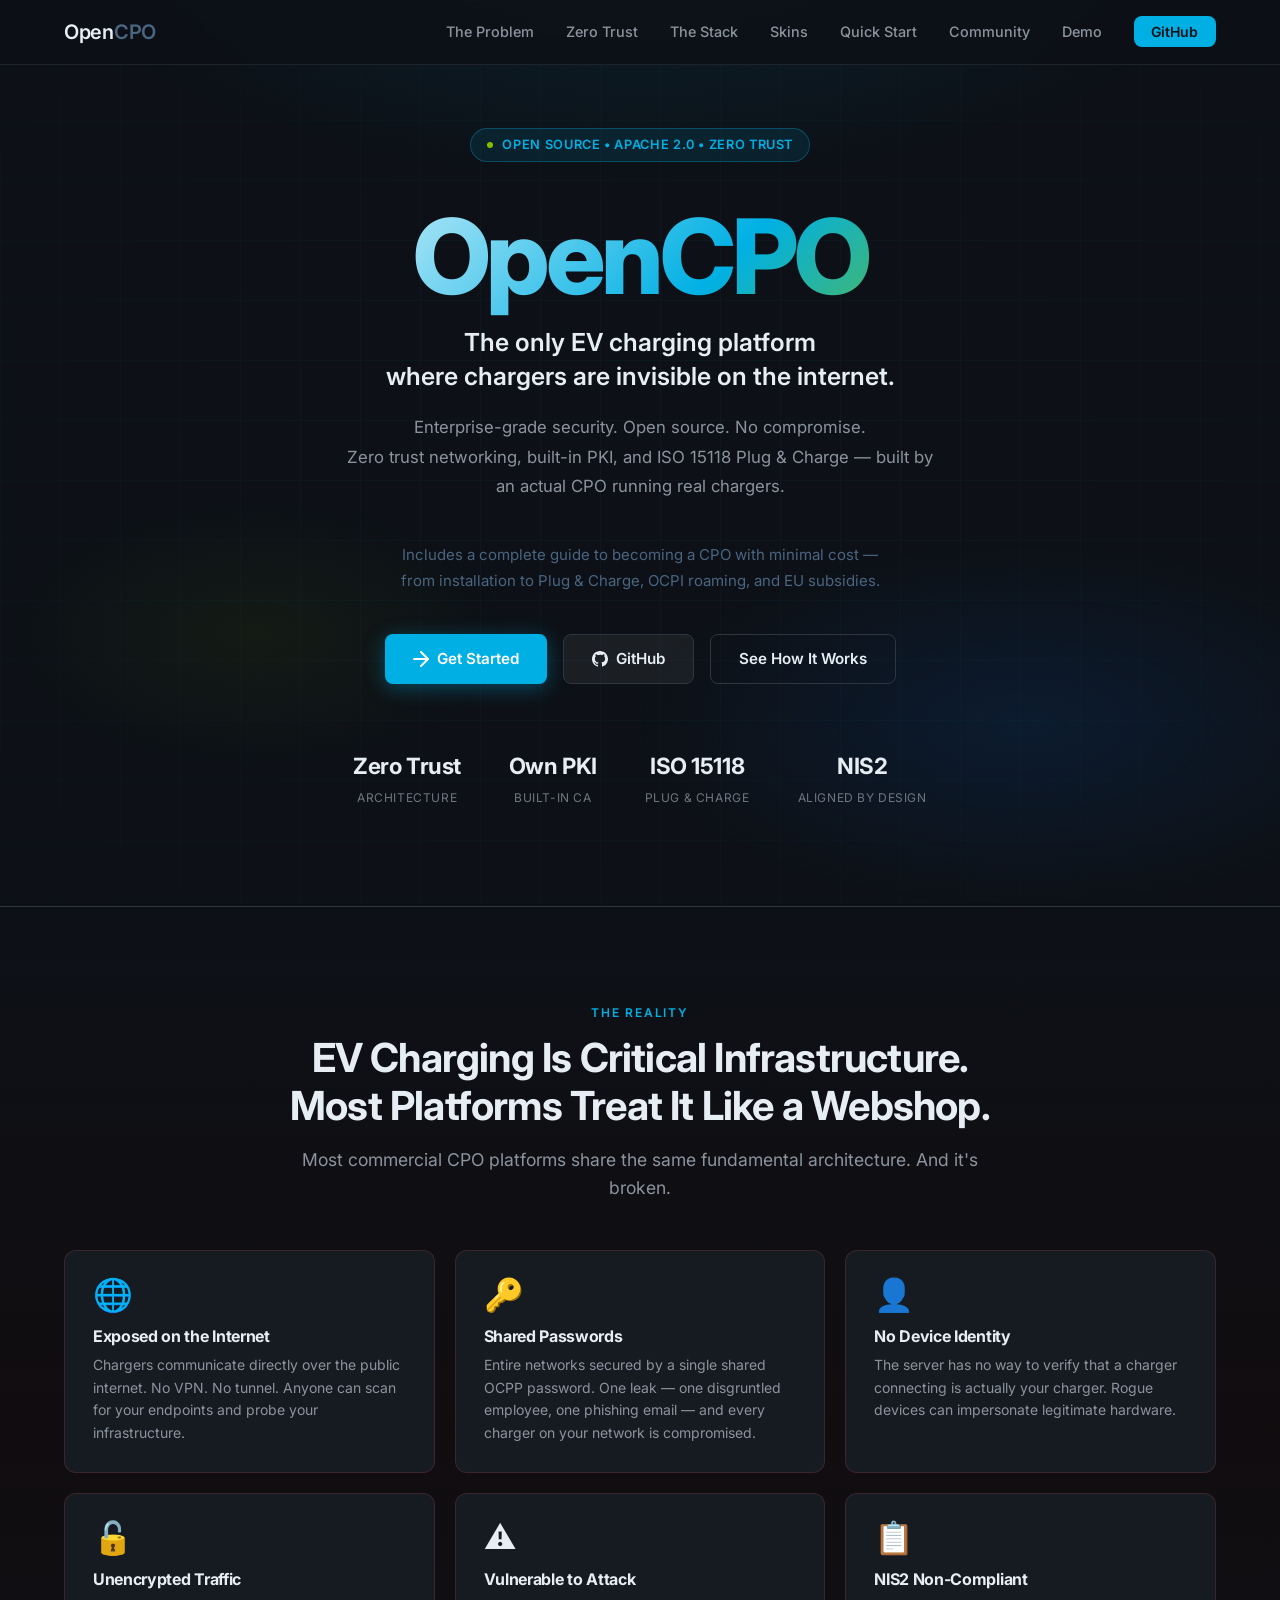
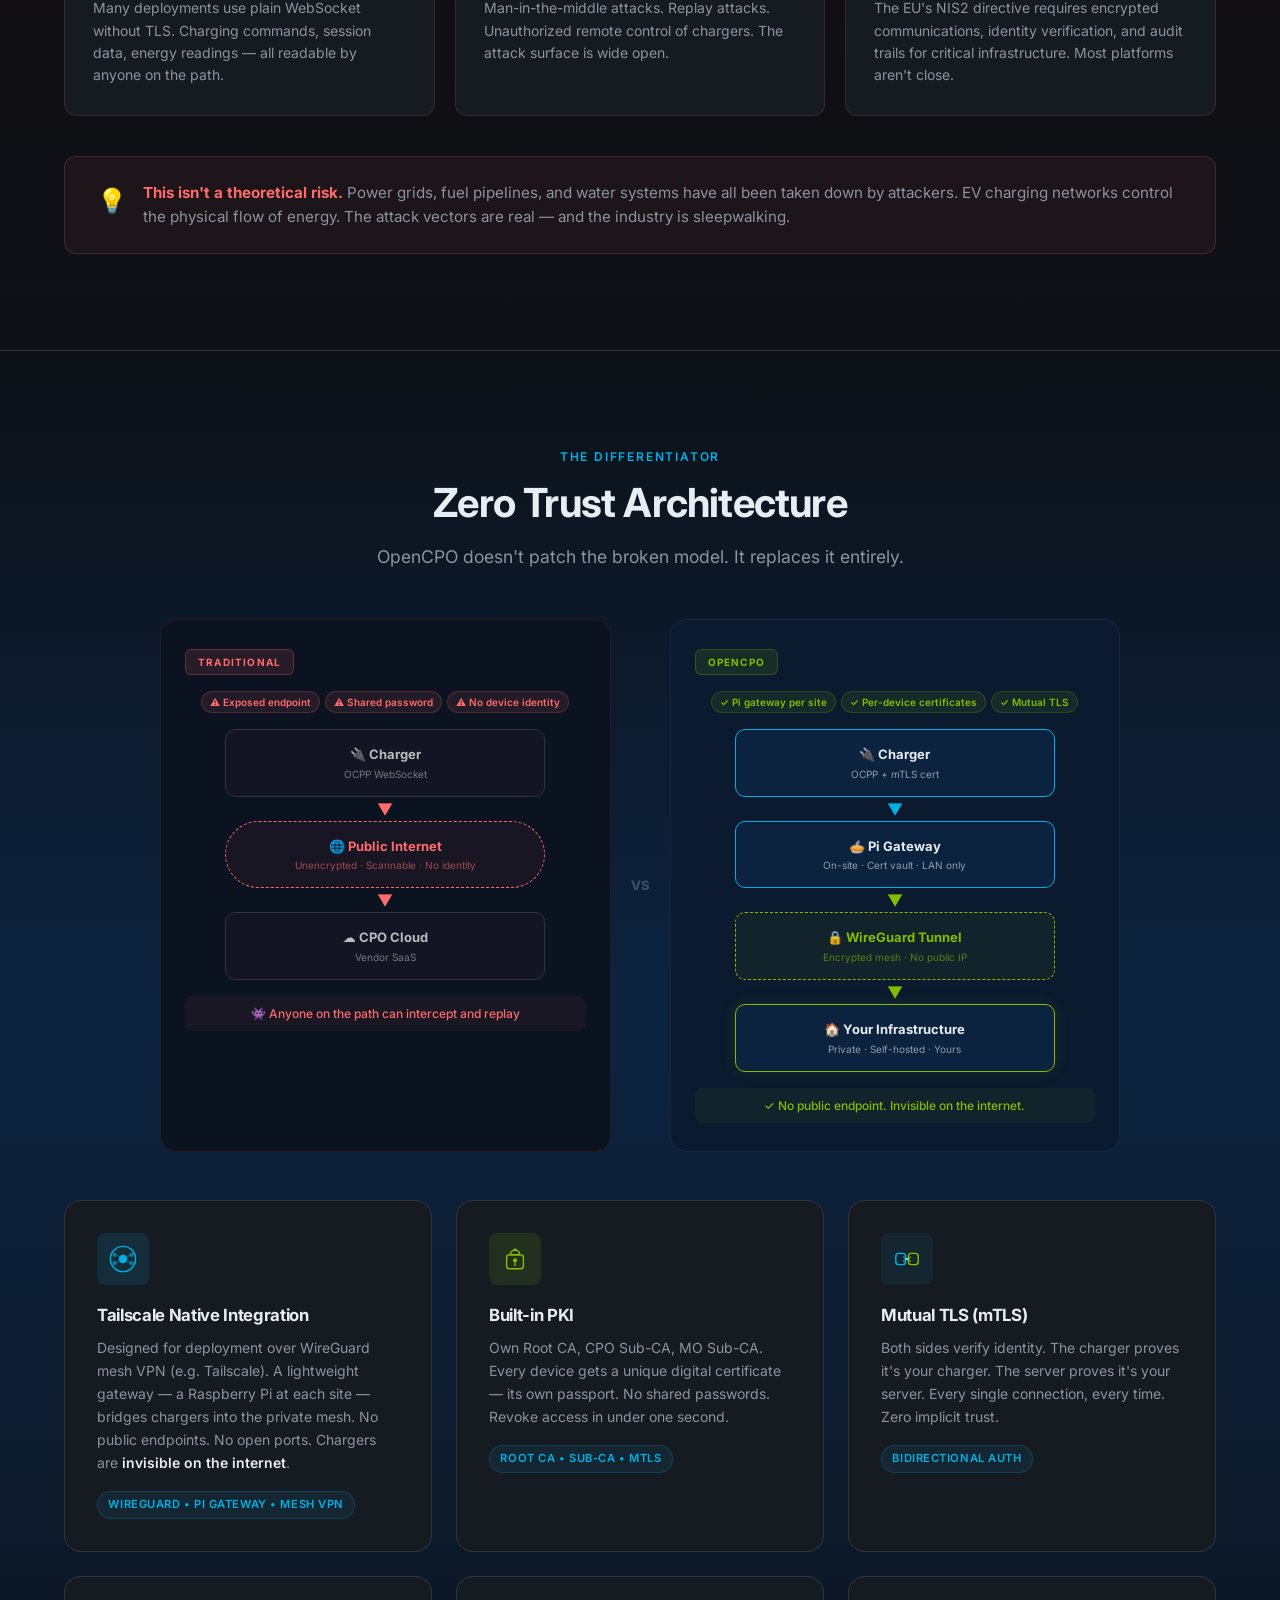
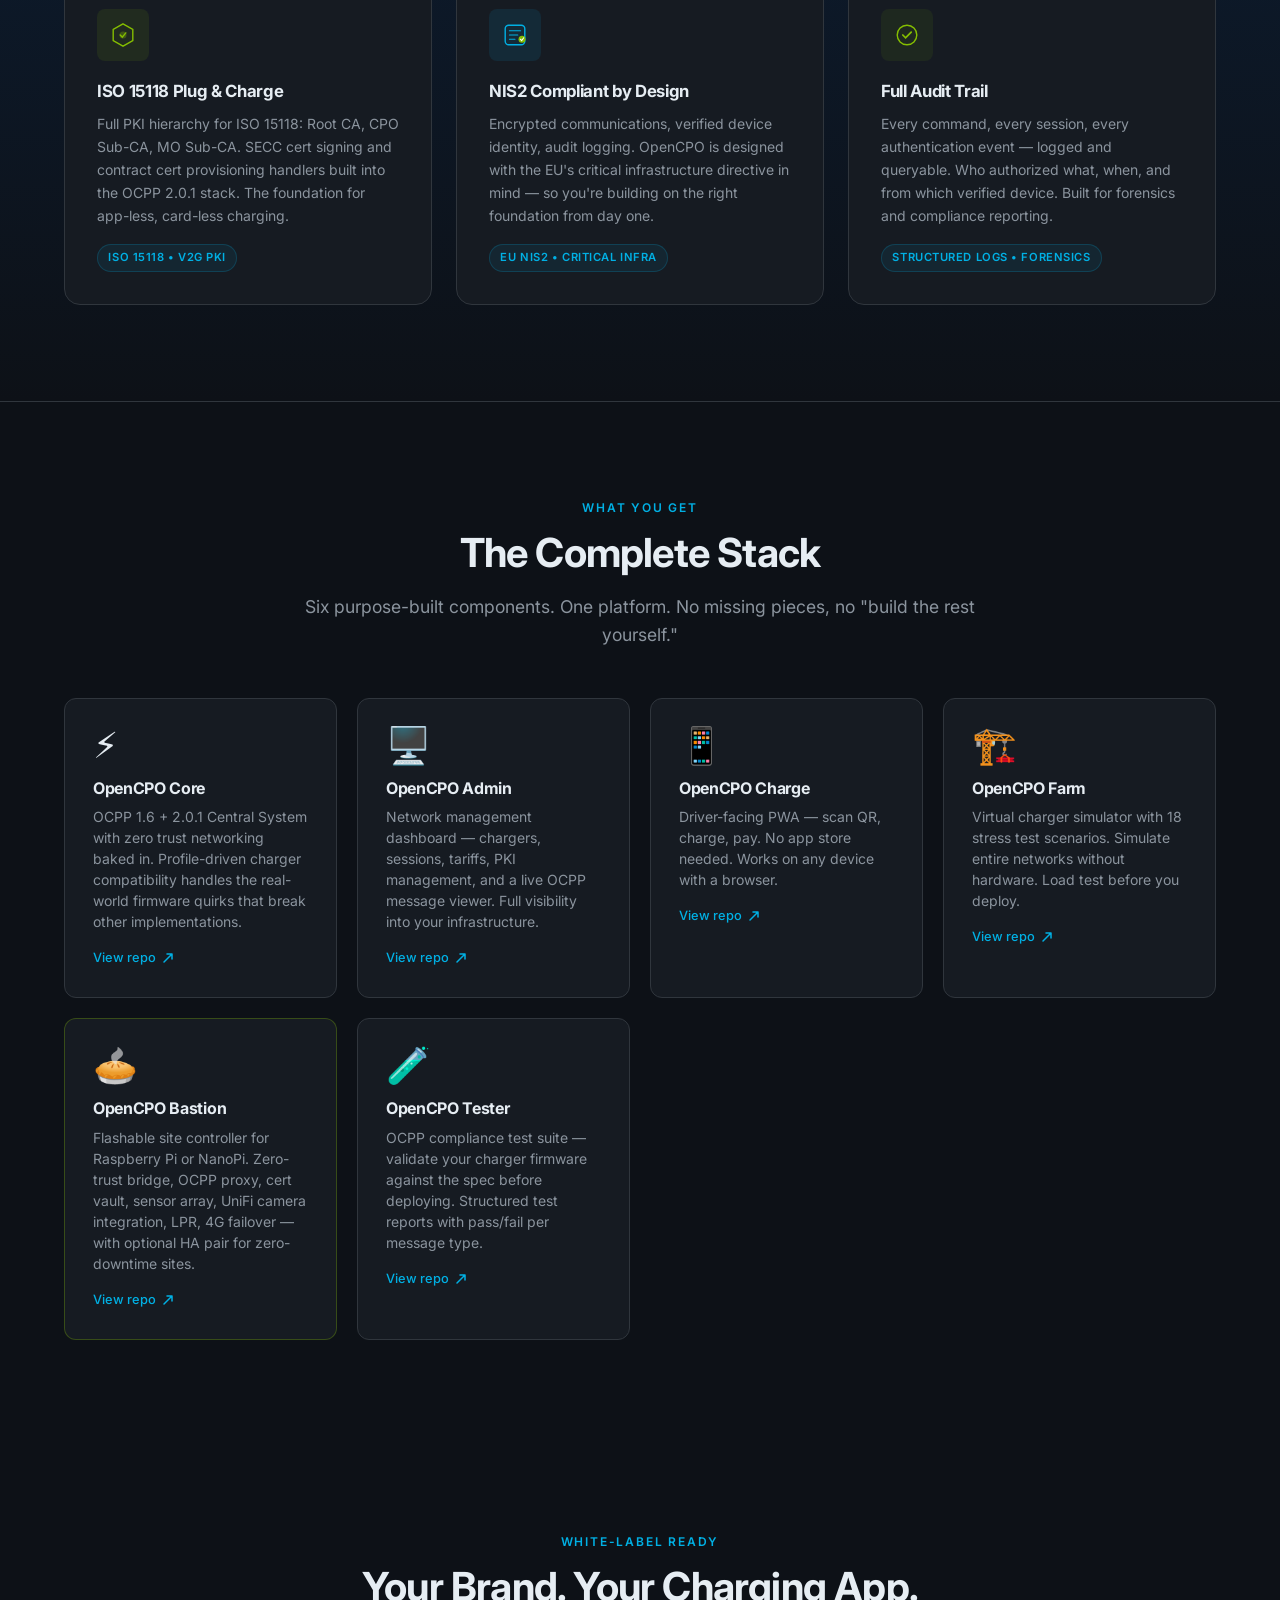
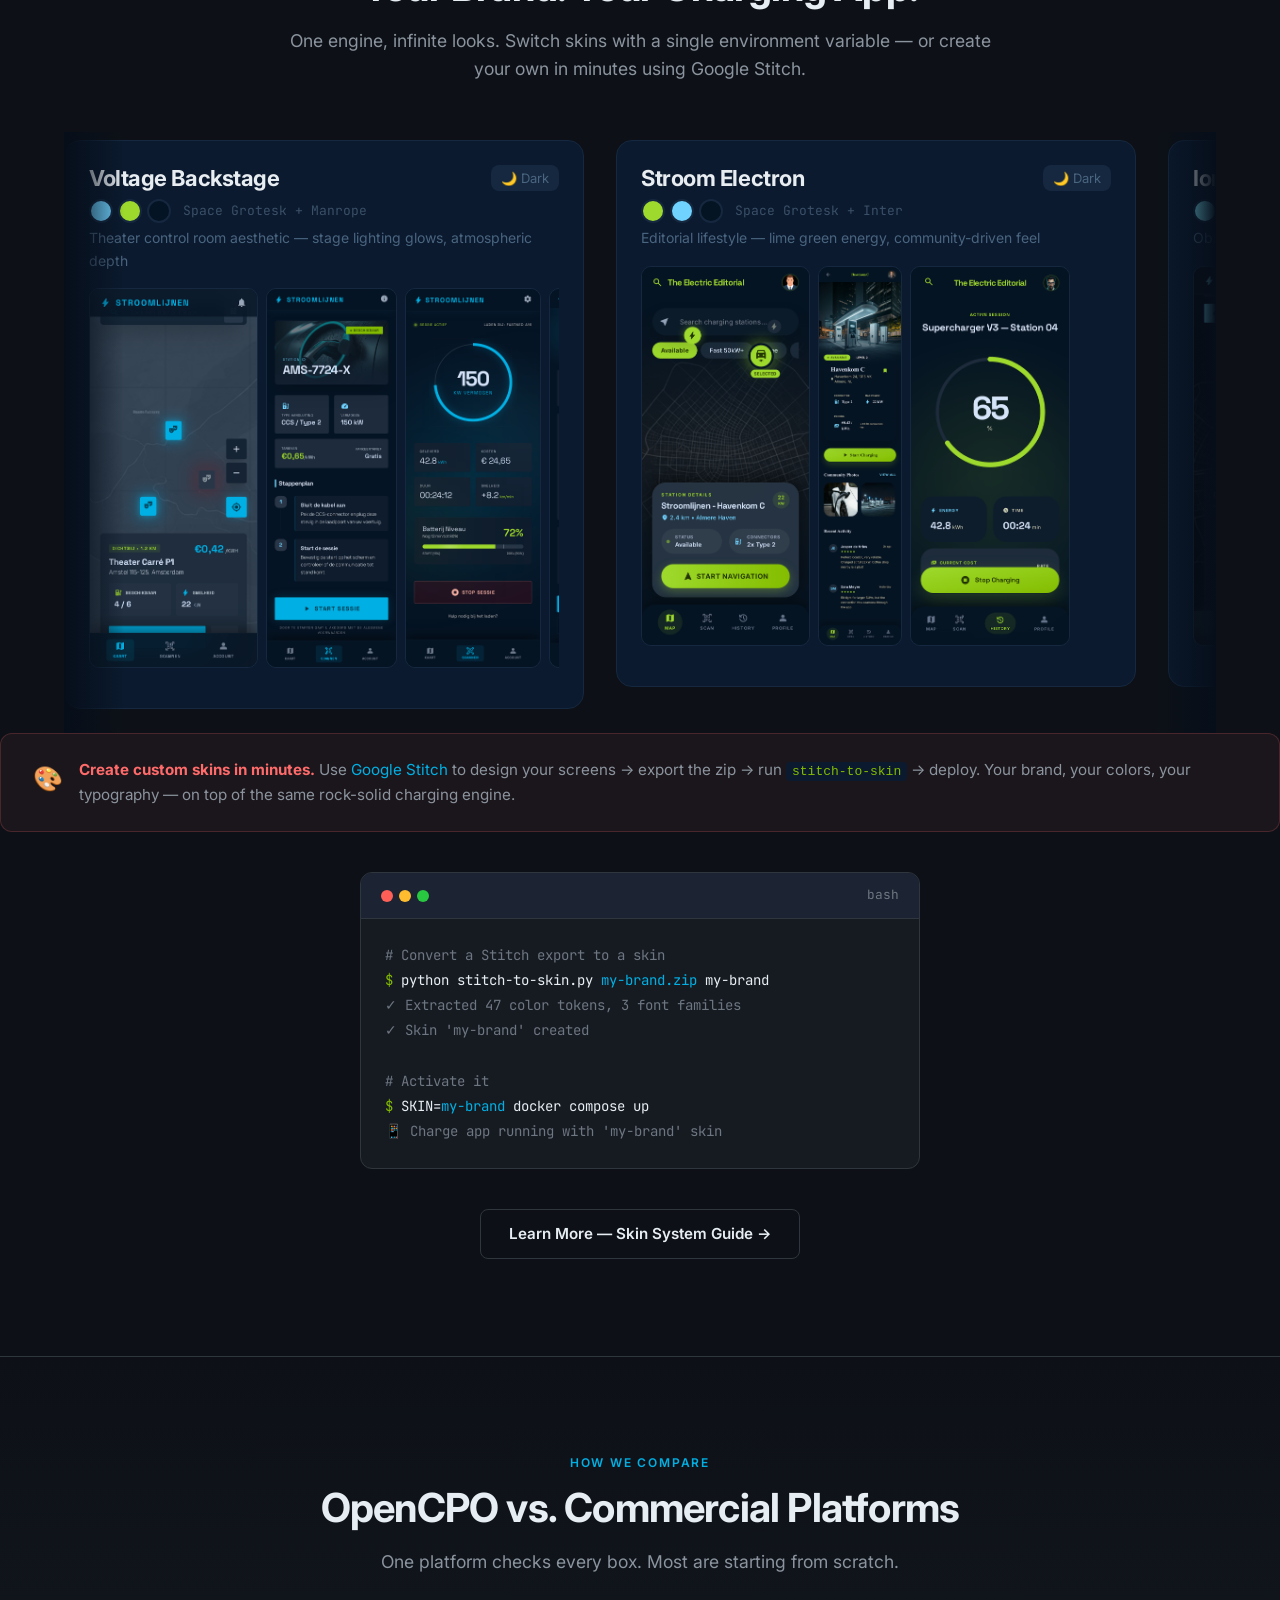
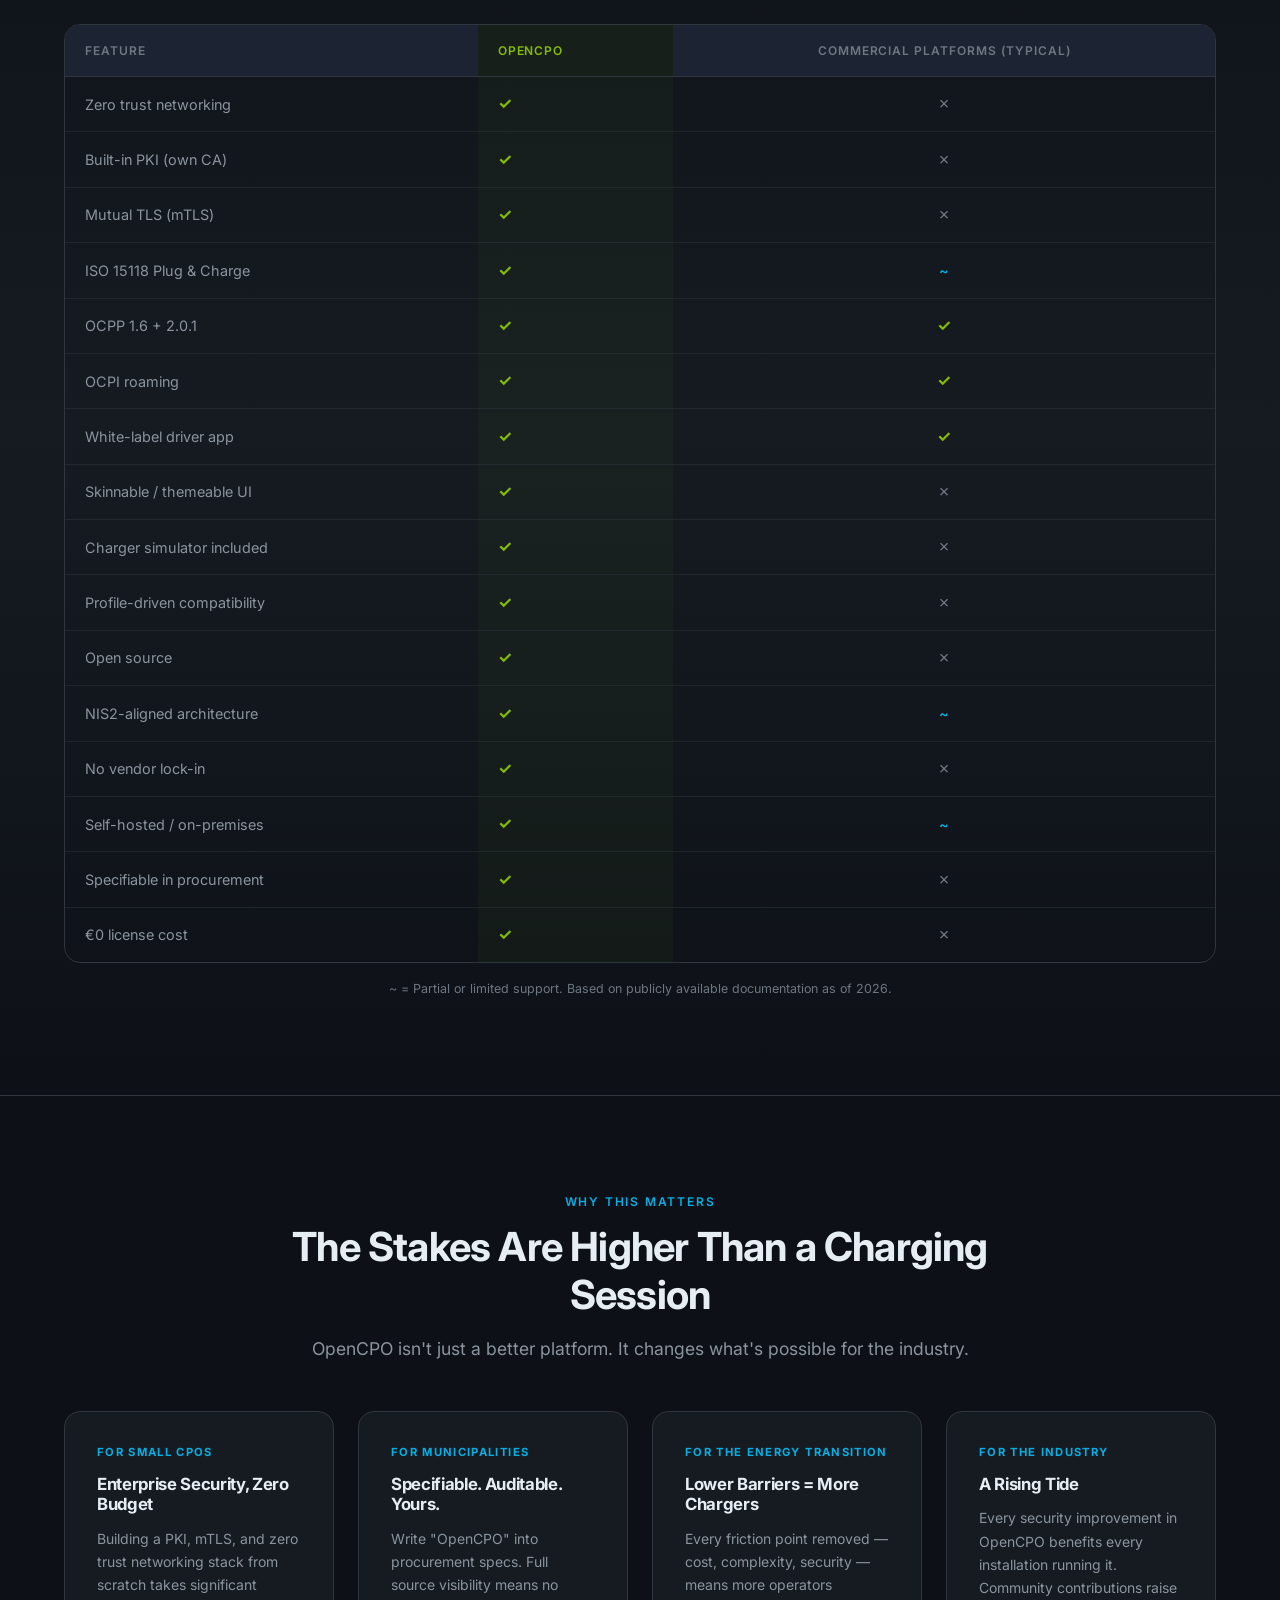
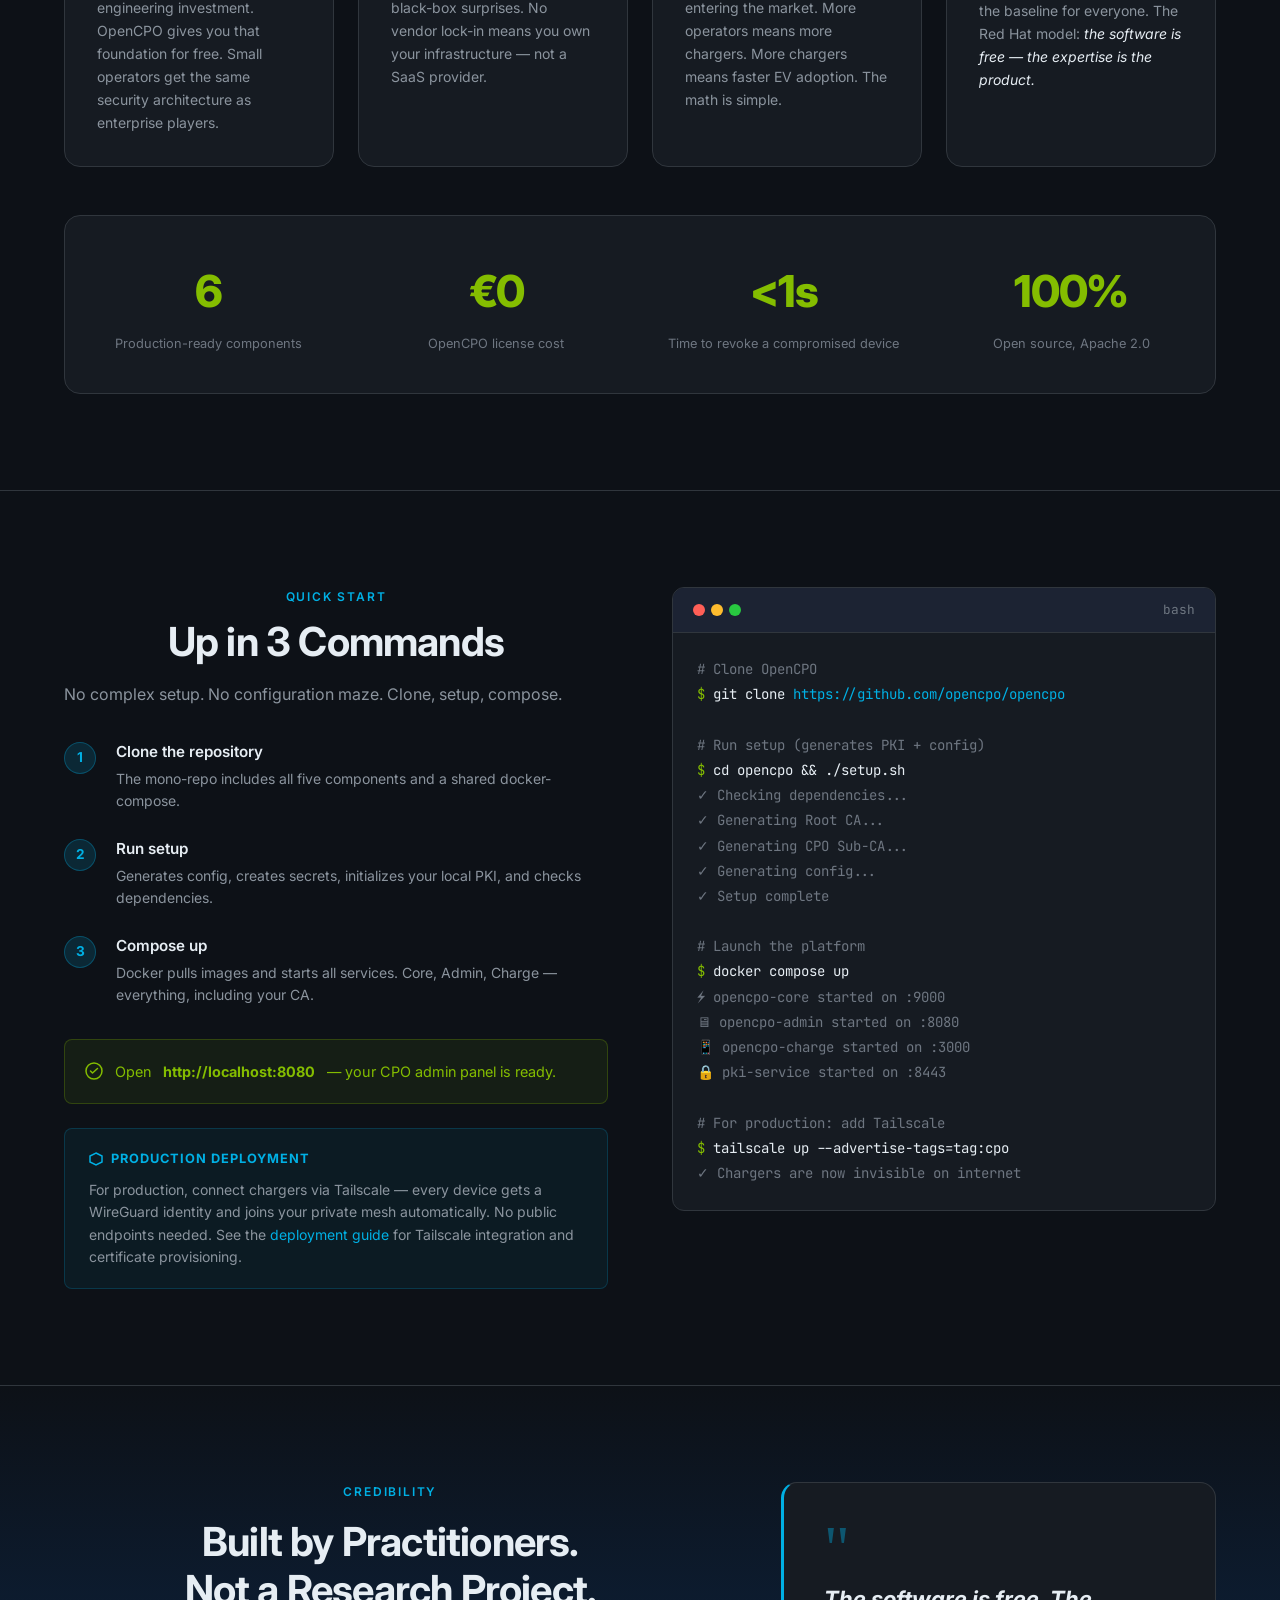
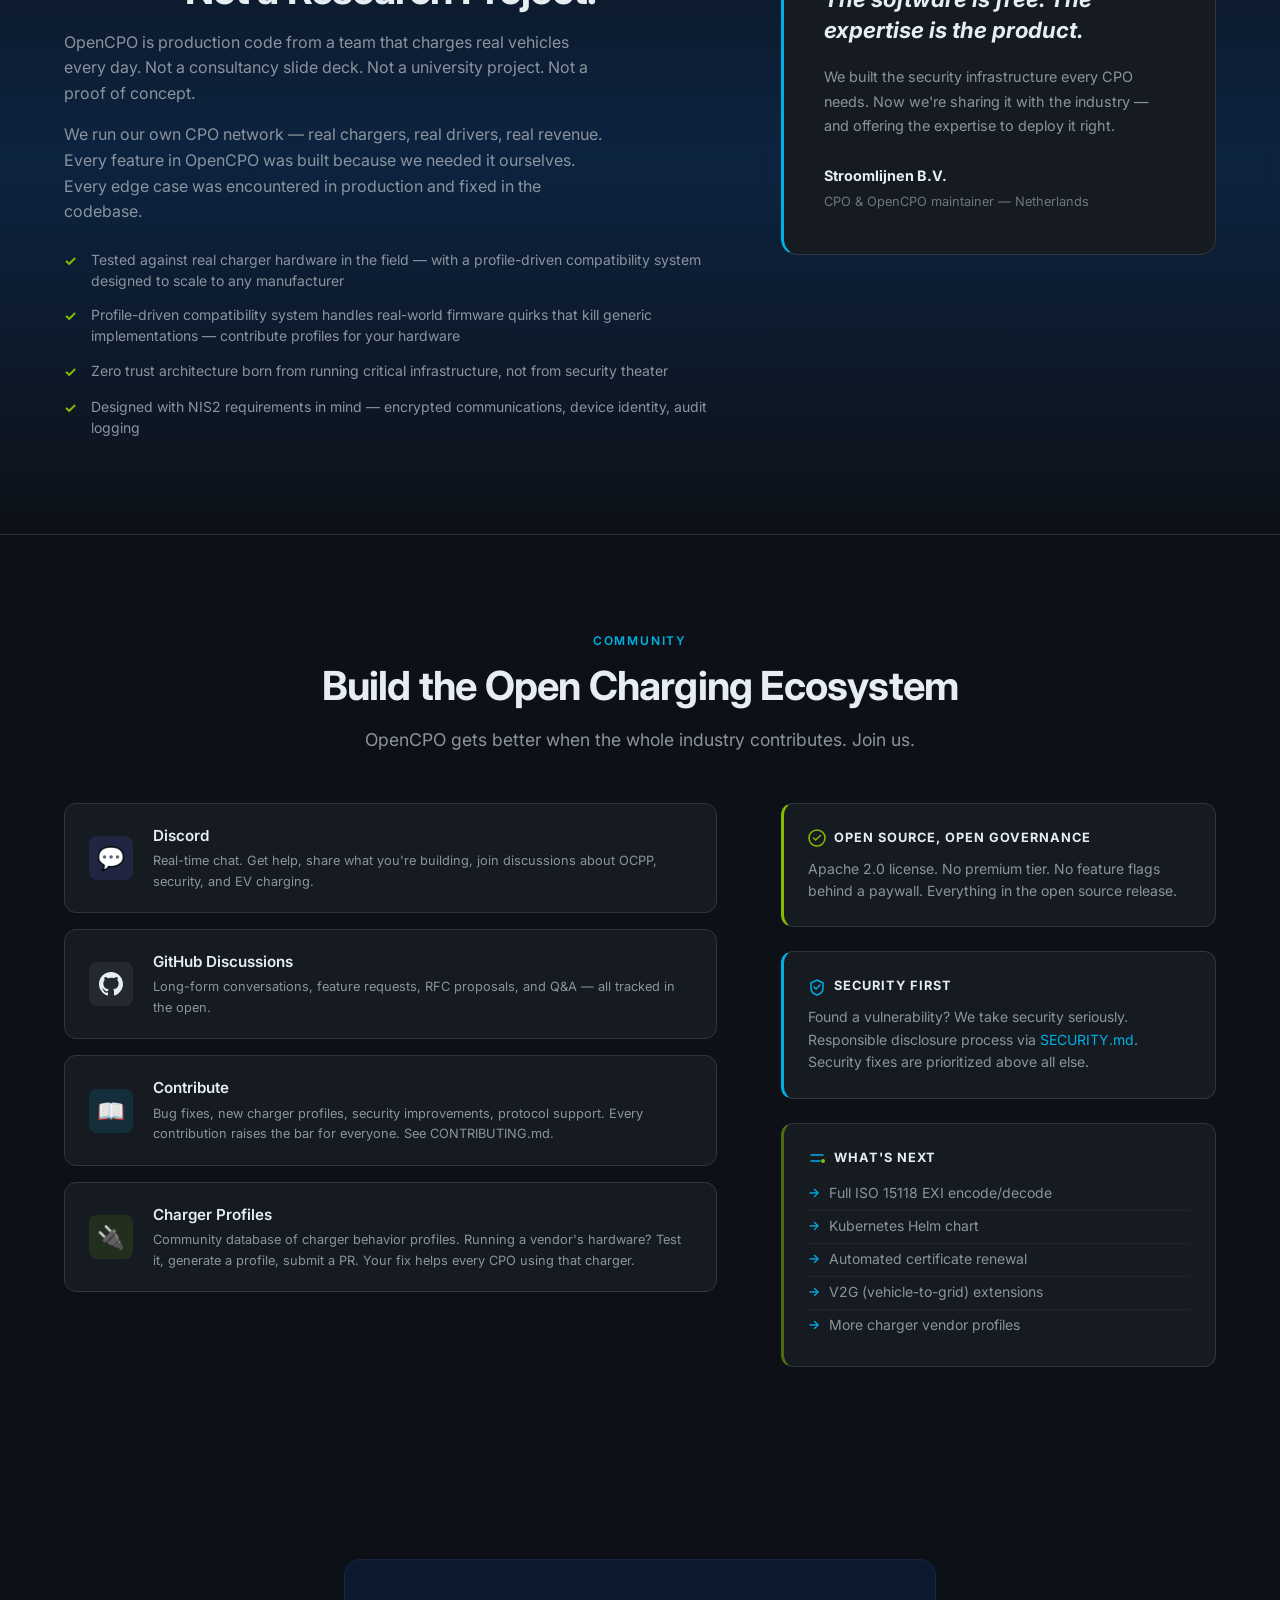
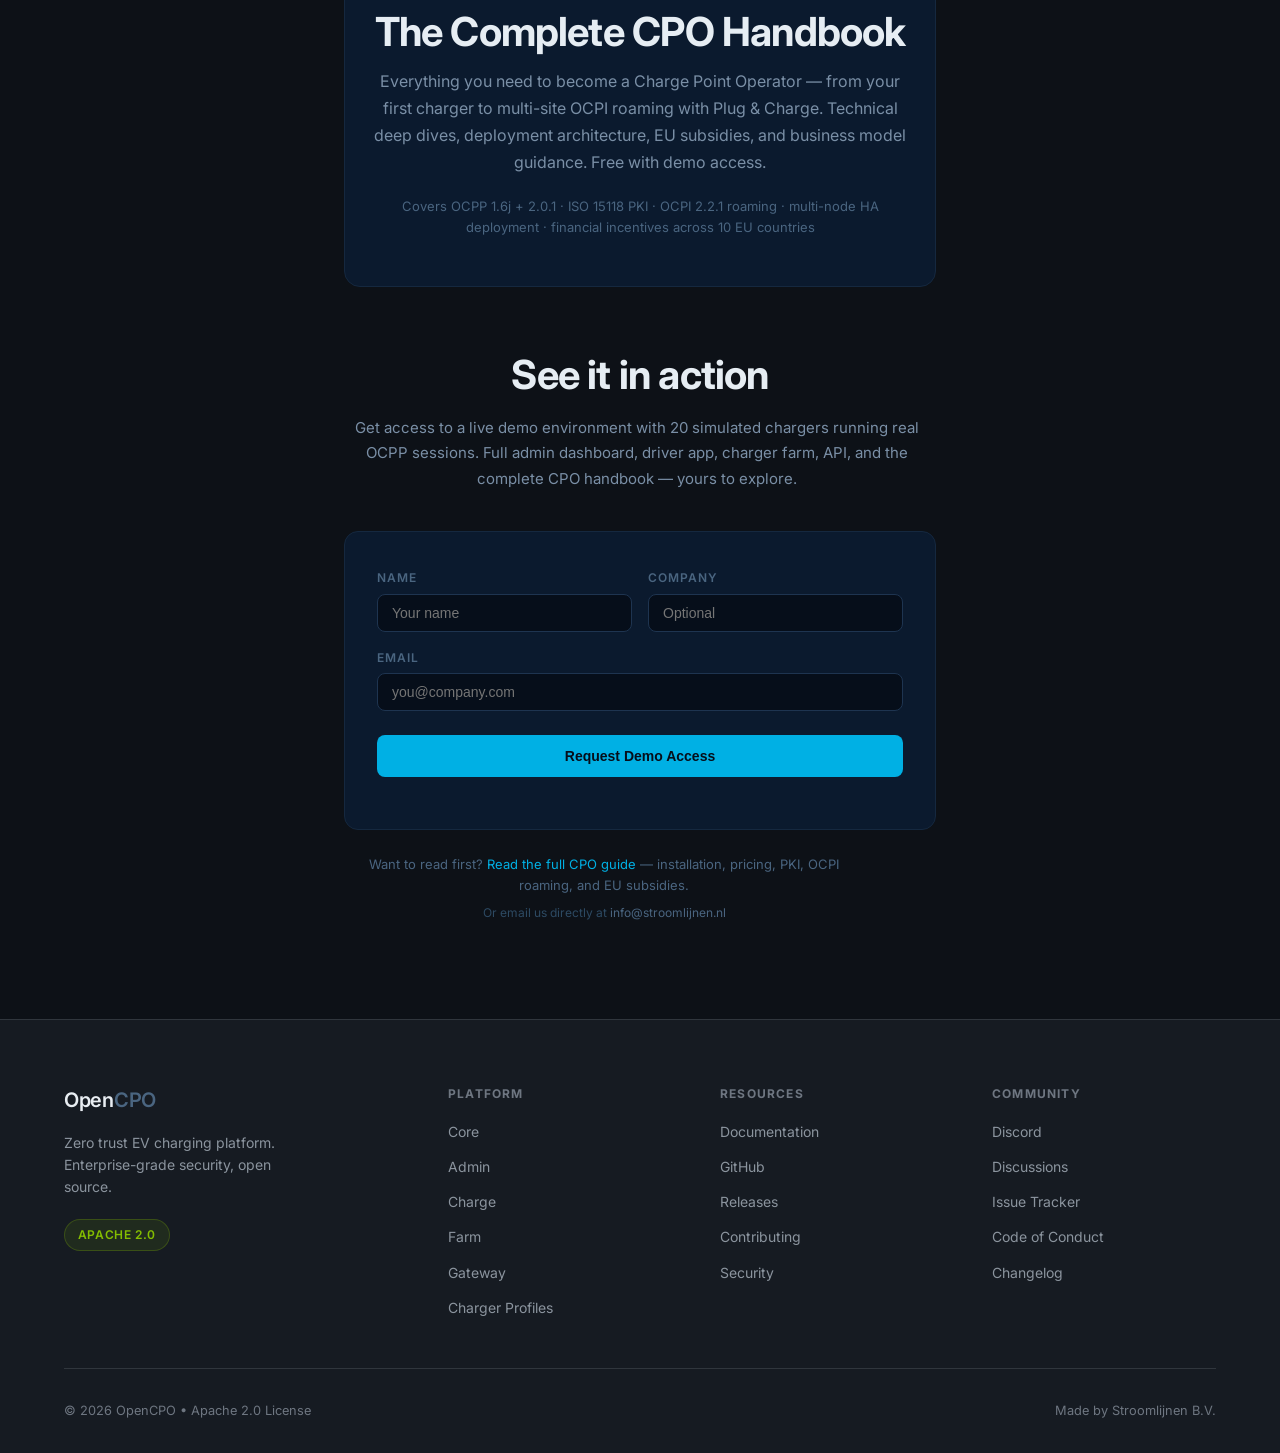
==== commit 542c7954: "fix: wider architecture nodes (width:100%, max-width:320px)" ====
--- a/index.html
+++ b/index.html
@@ -247,13 +247,13 @@
       .arch-vs-badge { display: flex; align-items: center; justify-content: center; font-size: 13px; font-weight: 800; color: #3a5068; }
       .arch-pipeline { display: flex; flex-direction: column; align-items: center; gap: 0; margin: 16px 0; }
       .arch-pipe-row { display: flex; align-items: center; gap: 0; }
-      .arch-node { padding: 12px 16px; border-radius: 10px; text-align: center; }
+      .arch-node { padding: 14px 20px; border-radius: 10px; text-align: center; width: 100%; max-width: 320px; }
       .arch-node-title { font-size: 13px; font-weight: 700; margin-bottom: 1px; }
       .arch-node-sub { font-size: 10px; opacity: 0.6; }
       .arch-node-bad { background: #141424; border: 1.5px solid #333; color: #bbb; }
-      .arch-node-danger { background: rgba(255,107,107,0.06); border: 1.5px dashed #FF6B6B; color: #FF6B6B; border-radius: 40px; padding: 12px 20px; }
+      .arch-node-danger { background: rgba(255,107,107,0.06); border: 1.5px dashed #FF6B6B; color: #FF6B6B; border-radius: 40px; padding: 14px 20px; width: 100%; max-width: 320px; }
       .arch-node-blue { background: #0C2340; border: 1.5px solid #00B0E4; color: #e6edf3; }
-      .arch-node-tunnel { background: rgba(132,189,0,0.06); border: 1.5px dashed #84BD00; color: #84BD00; border-radius: 10px; padding: 12px 16px; }
+      .arch-node-tunnel { background: rgba(132,189,0,0.06); border: 1.5px dashed #84BD00; color: #84BD00; border-radius: 10px; padding: 14px 20px; width: 100%; max-width: 320px; }
       .arch-node-green { background: #0C2340; border: 1.5px solid #84BD00; color: #e6edf3; box-shadow: 0 0 16px rgba(132,189,0,0.12); }
       .arch-varrow { font-size: 16px; color: #444; padding: 4px 0; line-height: 1; }
       .arch-varrow-red { color: #FF6B6B; }
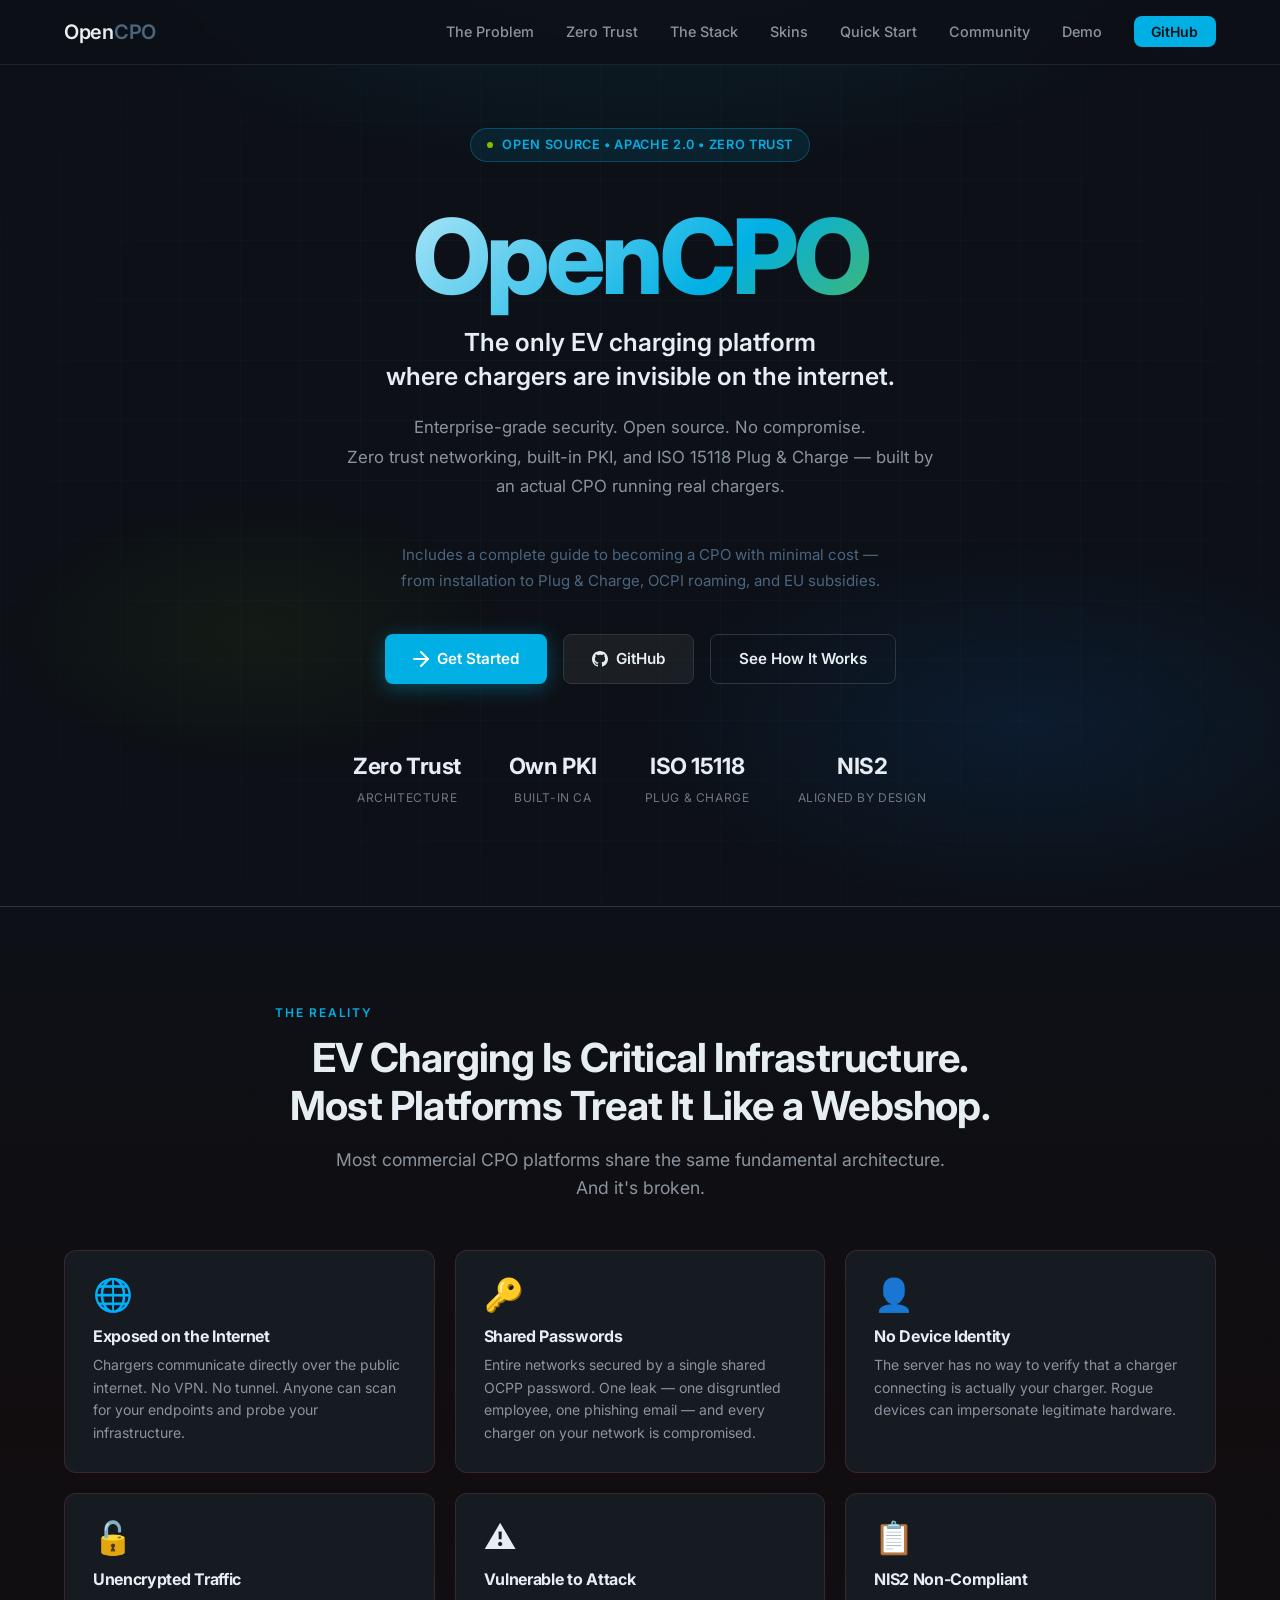
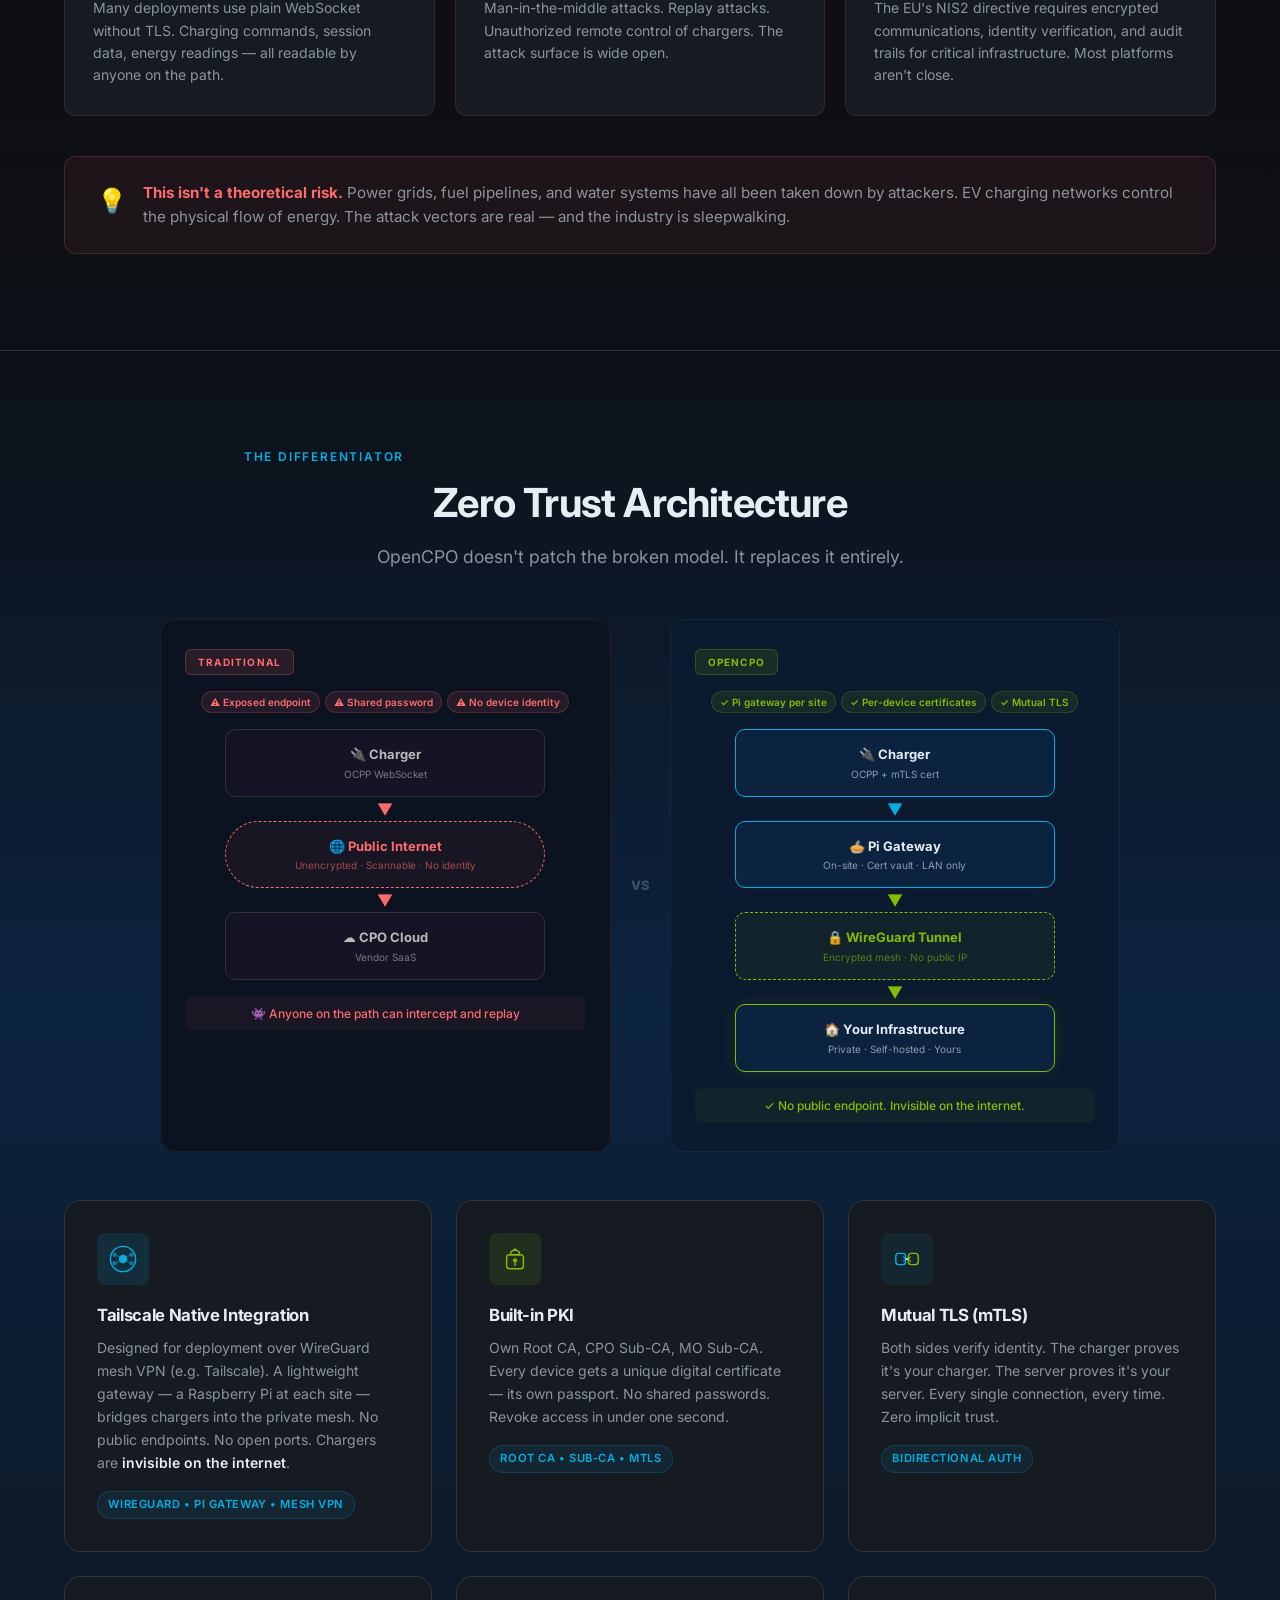
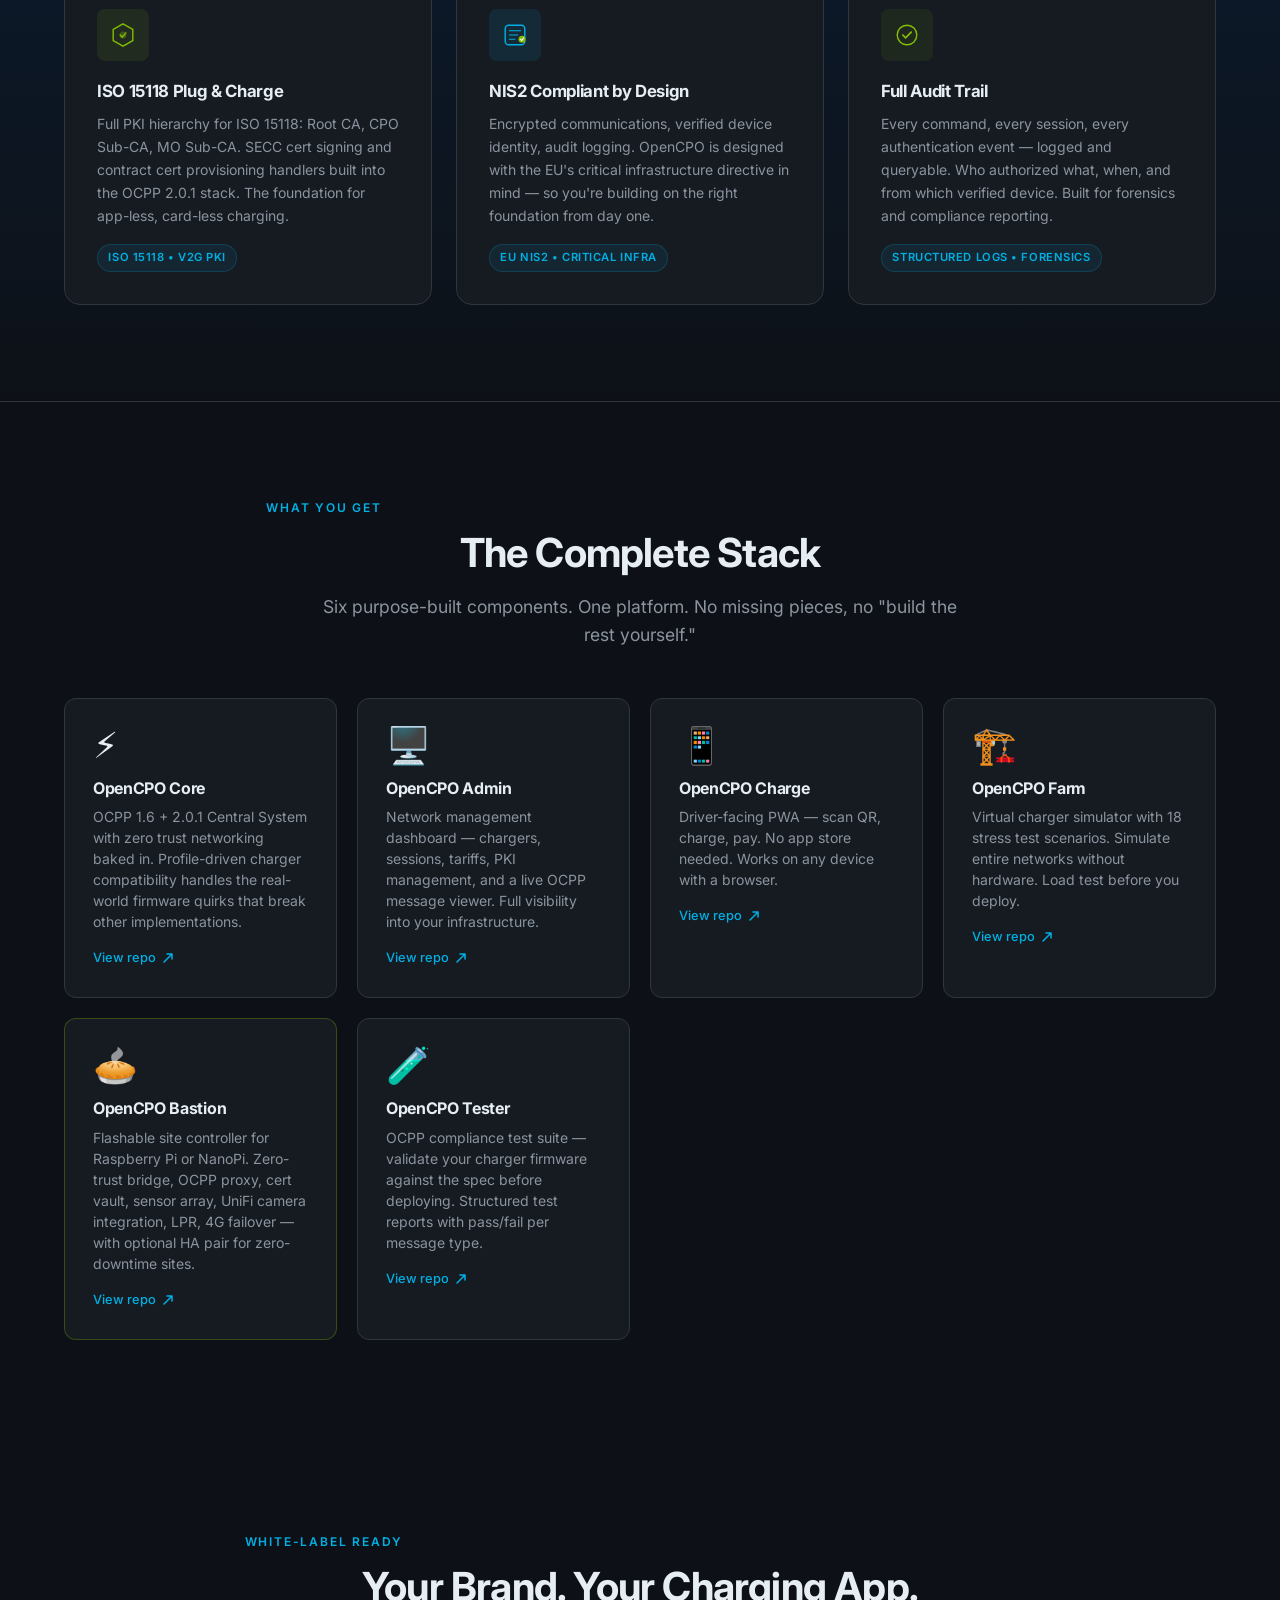
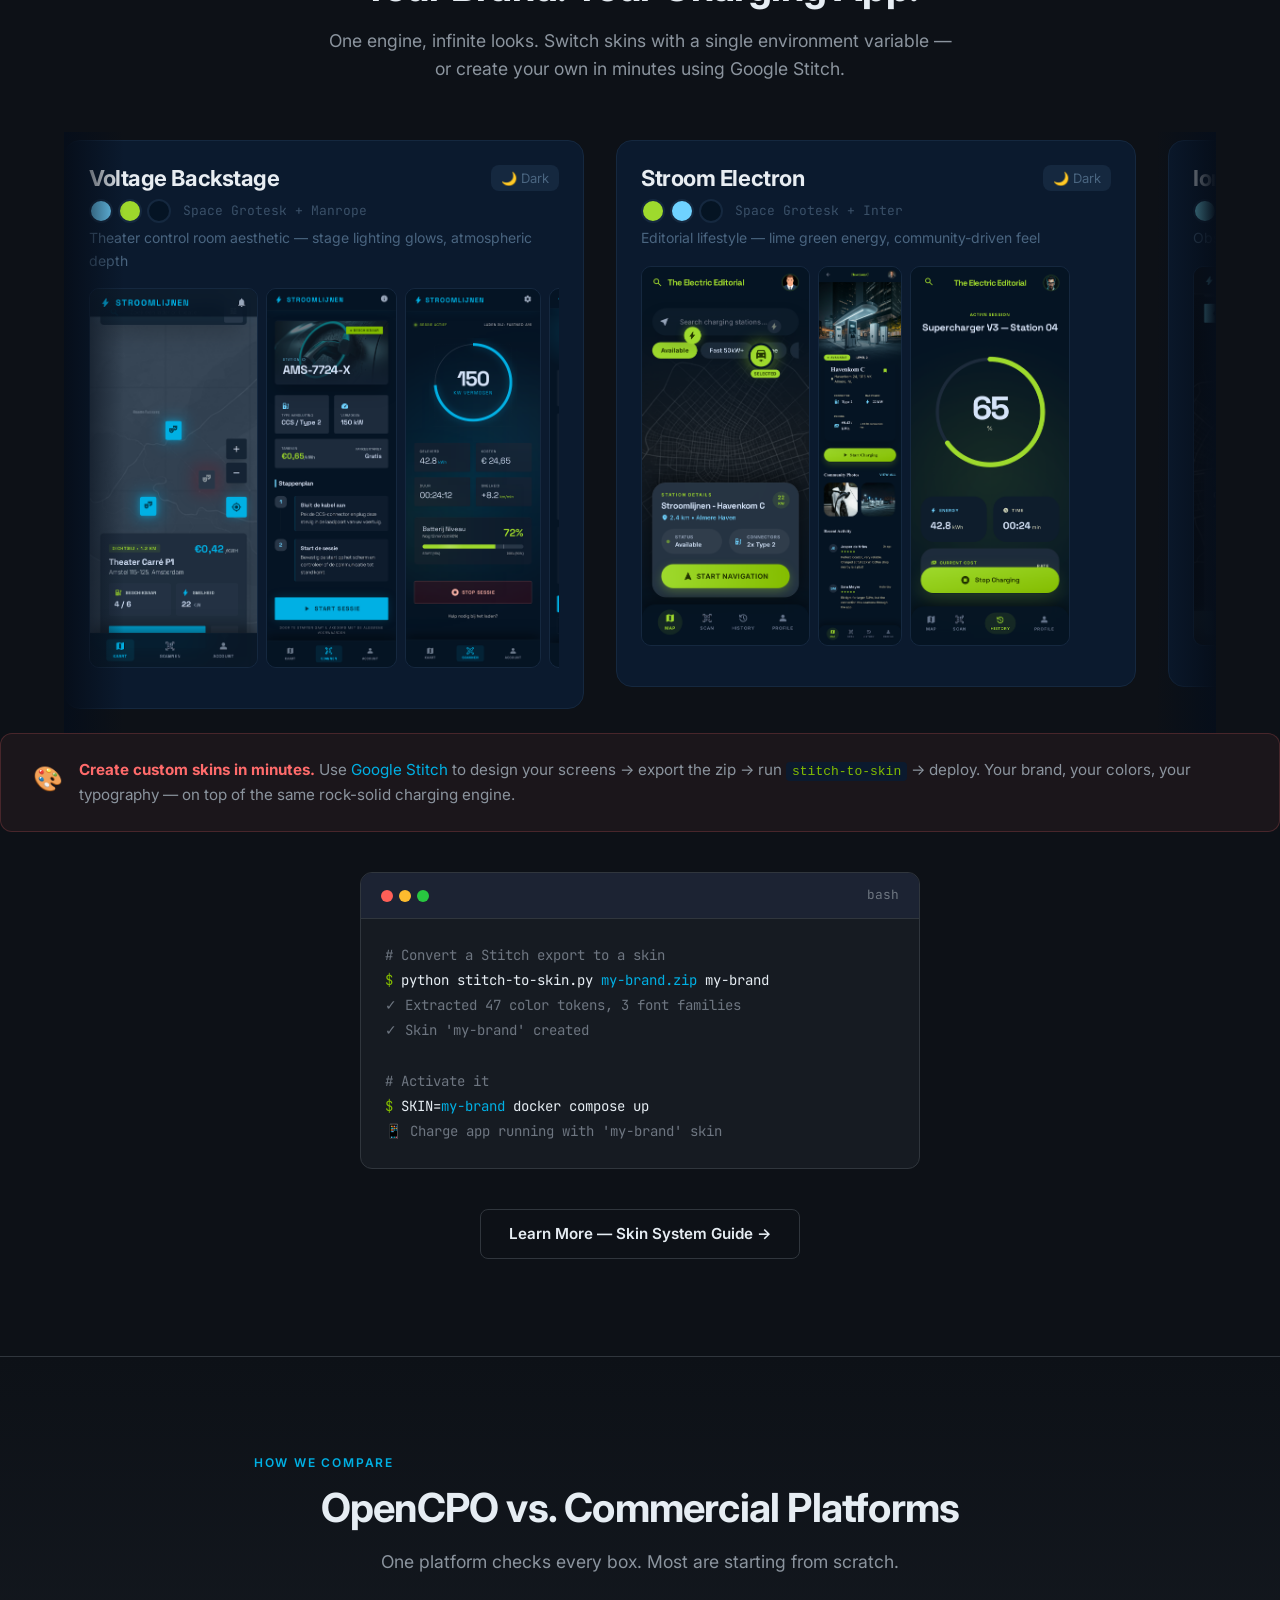
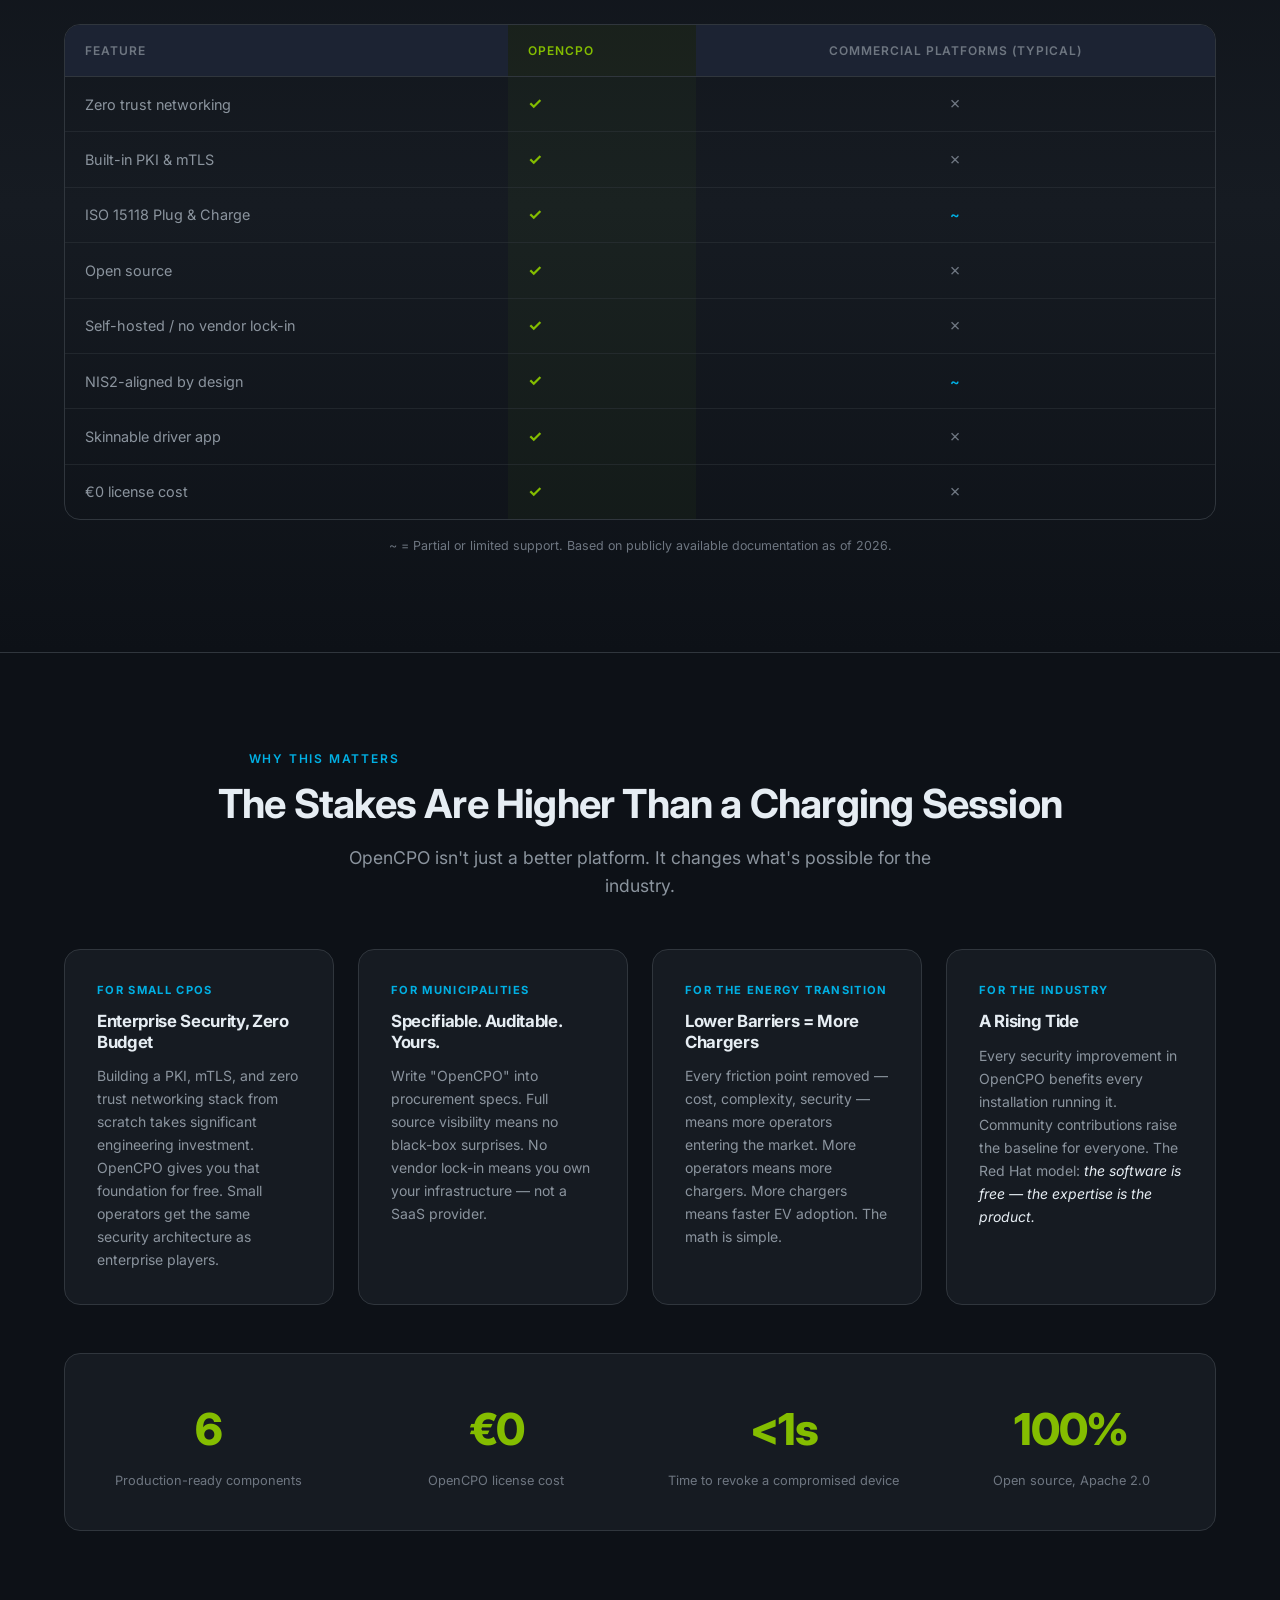
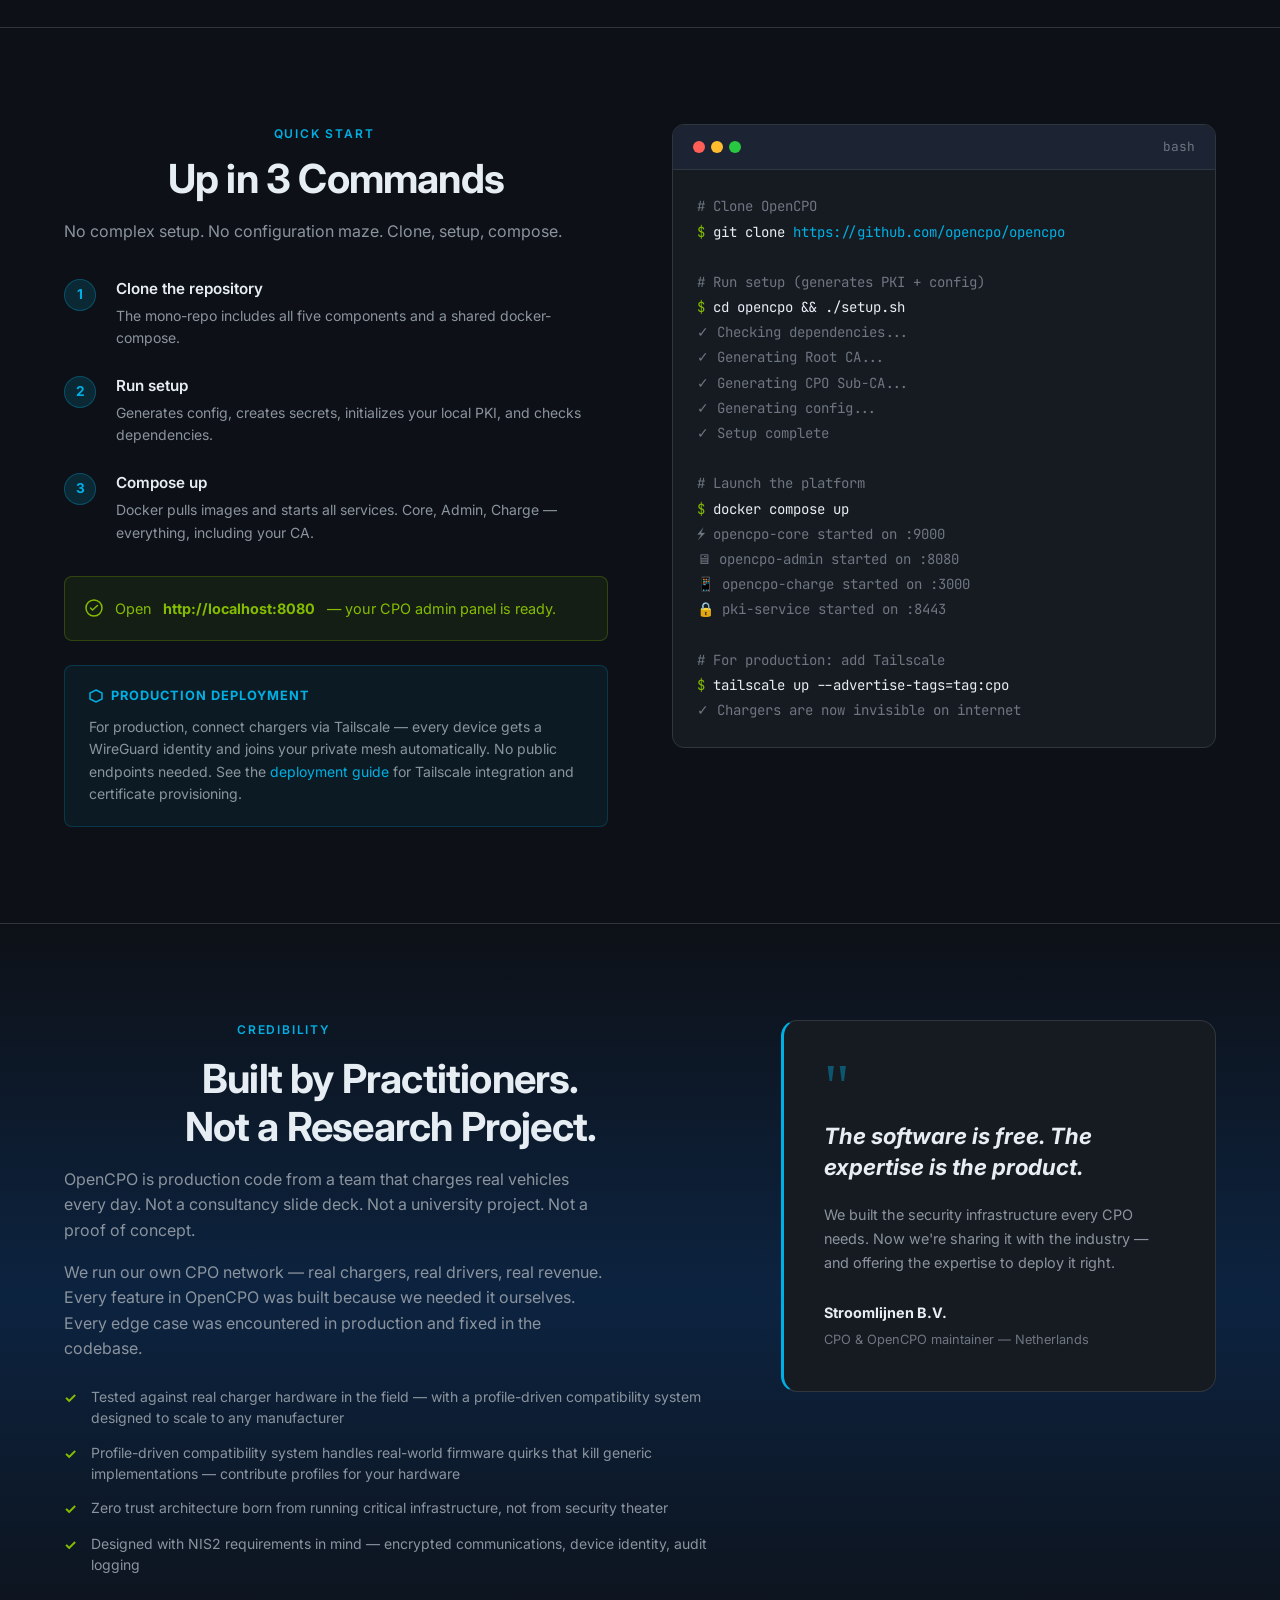
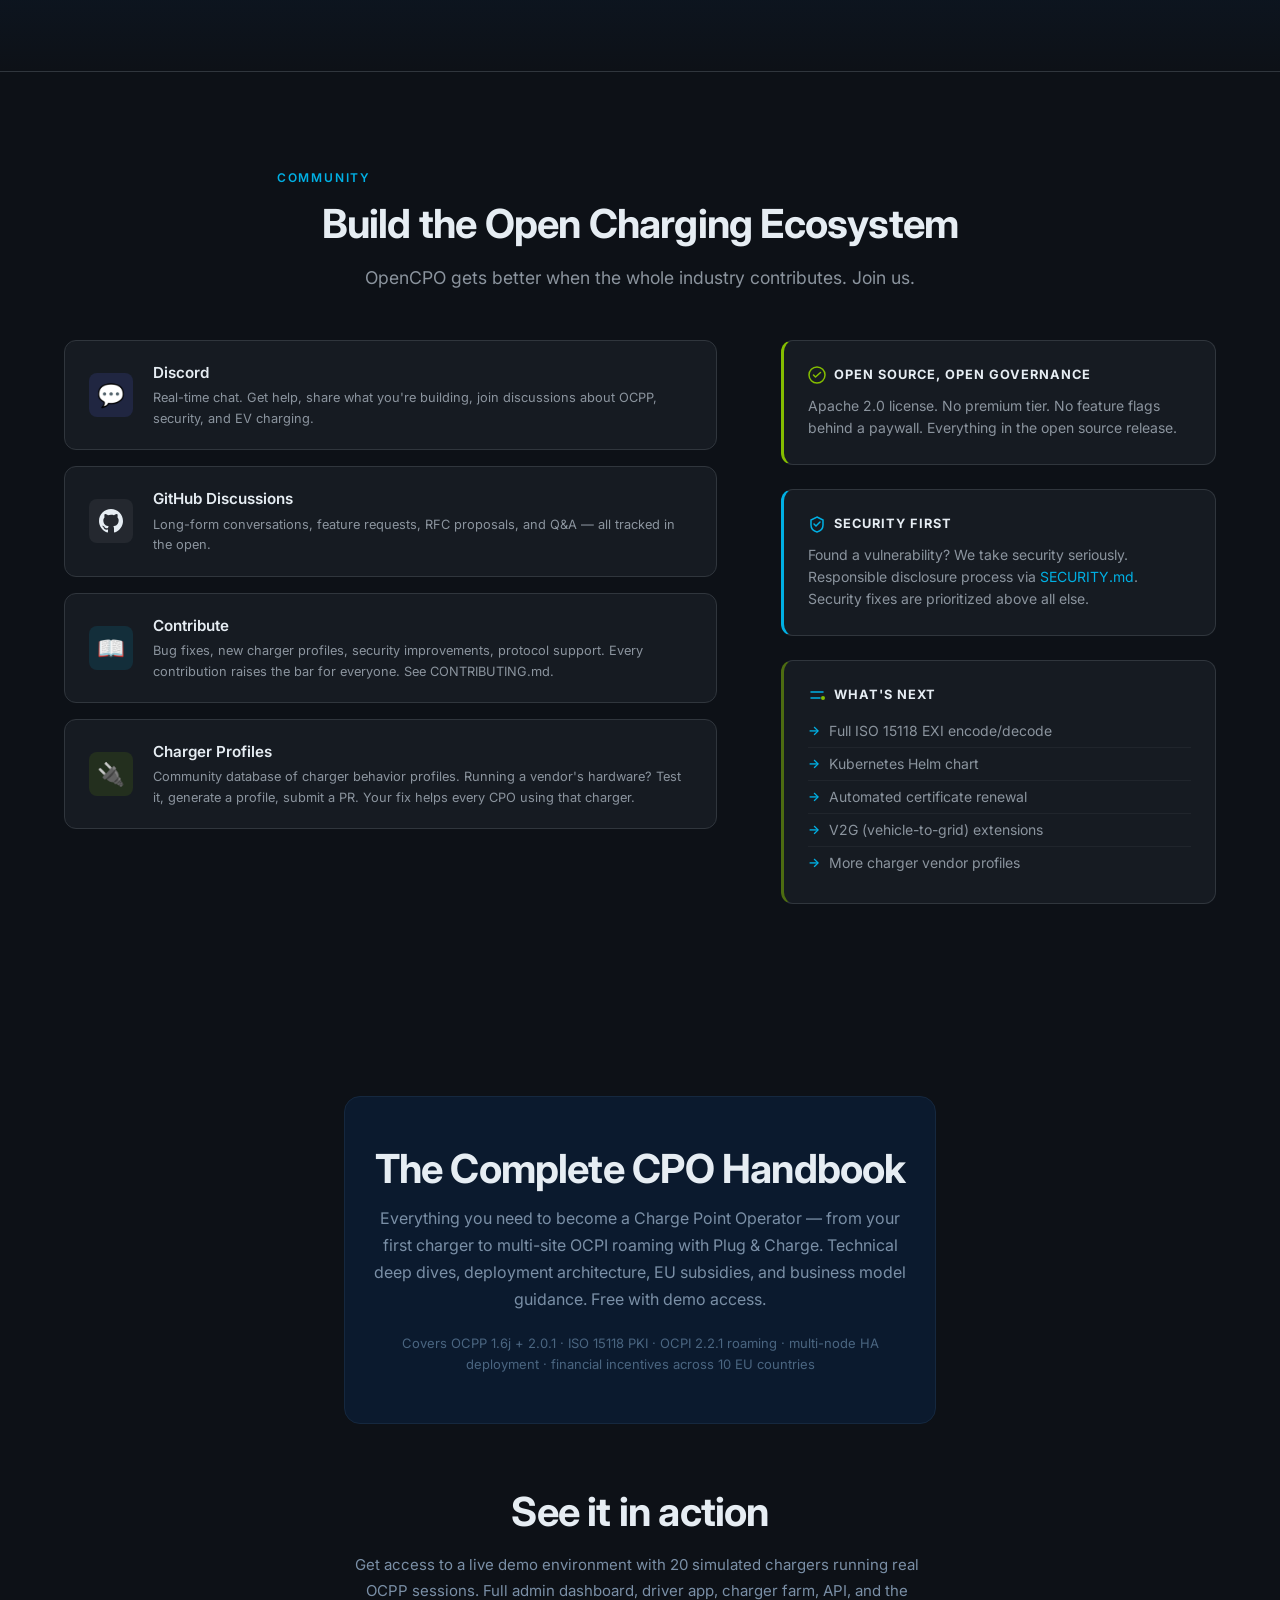
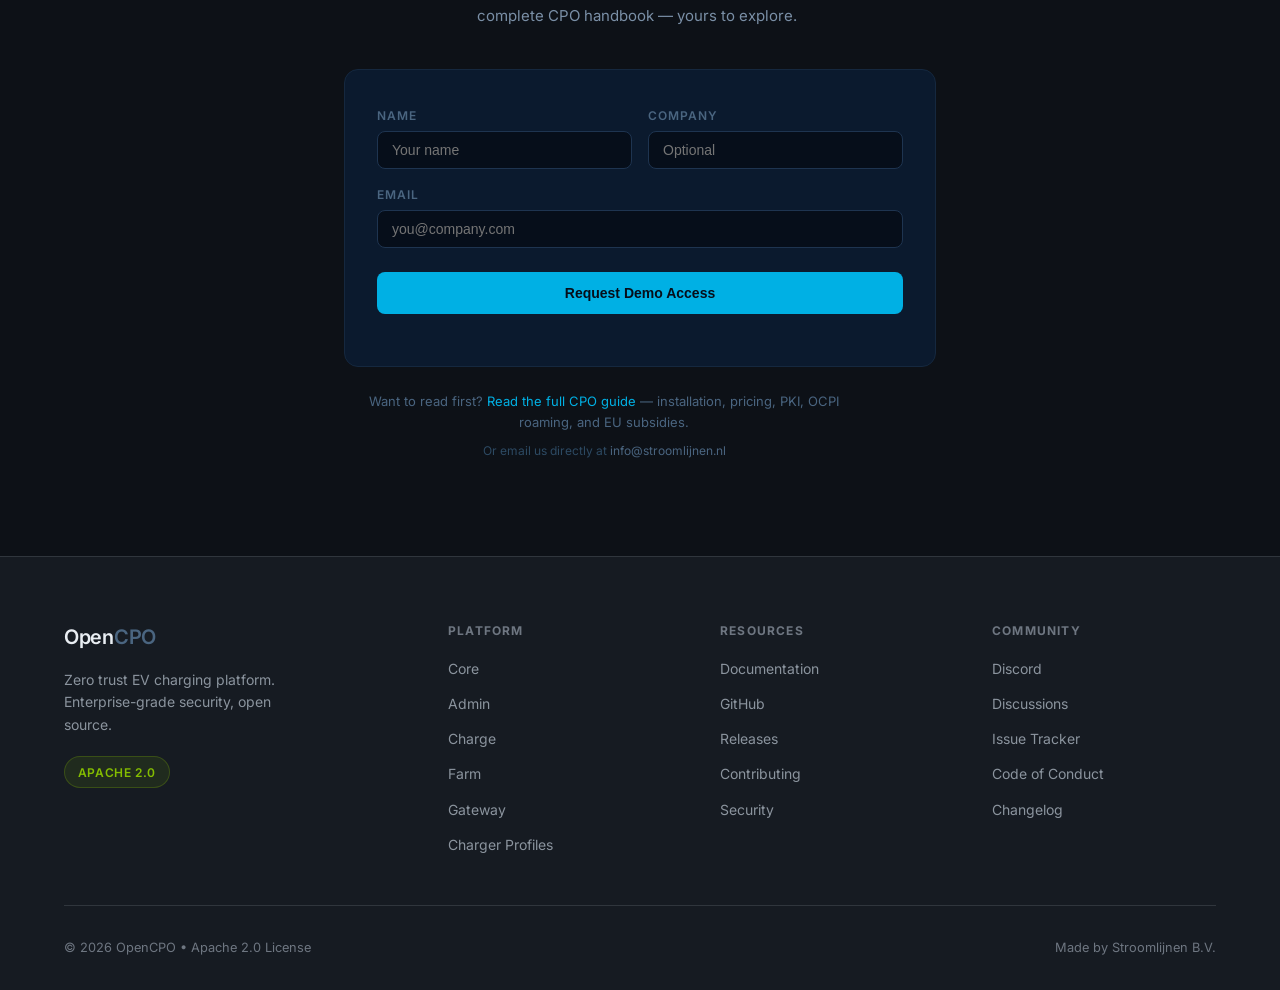
==== commit 5c8dbf83: "trim: comparison table from 16 to 8 rows — focus on differentiators Kept: zero trust, PKI+mTLS (merg" ====
--- a/index.html
+++ b/index.html
@@ -757,83 +757,43 @@
         <tbody>
           <tr>
             <td>Zero trust networking</td>
-            <td class="col-opencpo"><span class="check" aria-label="Yes">✓</span></td>
-            <td colspan="3" style="text-align:center;"><span class="cross" aria-label="">✗</span></td>
+            <td class="col-opencpo"><span class="check">✓</span></td>
+            <td colspan="3" style="text-align:center;"><span class="cross">✗</span></td>
           </tr>
           <tr>
-            <td>Built-in PKI (own CA)</td>
-            <td class="col-opencpo"><span class="check" aria-label="Yes">✓</span></td>
-            <td colspan="3" style="text-align:center;"><span class="cross" aria-label="">✗</span></td>
-          </tr>
-          <tr>
-            <td>Mutual TLS (mTLS)</td>
-            <td class="col-opencpo"><span class="check" aria-label="Yes">✓</span></td>
-            <td colspan="3" style="text-align:center;"><span class="cross" aria-label="">✗</span></td>
+            <td>Built-in PKI &amp; mTLS</td>
+            <td class="col-opencpo"><span class="check">✓</span></td>
+            <td colspan="3" style="text-align:center;"><span class="cross">✗</span></td>
           </tr>
           <tr>
             <td>ISO 15118 Plug &amp; Charge</td>
-            <td class="col-opencpo"><span class="check" aria-label="Yes">✓</span></td>
-            <td colspan="3" style="text-align:center;"><span class="partial" aria-label="">~</span></td>
-          </tr>
-          <tr>
-            <td>OCPP 1.6 + 2.0.1</td>
-            <td class="col-opencpo"><span class="check" aria-label="Yes">✓</span></td>
-            <td colspan="3" style="text-align:center;"><span class="check" aria-label="">✓</span></td>
-          </tr>
-          <tr>
-            <td>OCPI roaming</td>
-            <td class="col-opencpo"><span class="check" aria-label="Yes">✓</span></td>
-            <td colspan="3" style="text-align:center;"><span class="check" aria-label="">✓</span></td>
-          </tr>
-          <tr>
-            <td>White-label driver app</td>
-            <td class="col-opencpo"><span class="check" aria-label="Yes">✓</span></td>
-            <td colspan="3" style="text-align:center;"><span class="check" aria-label="">✓</span></td>
-          </tr>
-          <tr>
-            <td>Skinnable / themeable UI</td>
-            <td class="col-opencpo"><span class="check" aria-label="Yes">✓</span></td>
-            <td colspan="3" style="text-align:center;"><span class="cross" aria-label="">✗</span></td>
-          </tr>
-          <tr>
-            <td>Charger simulator included</td>
-            <td class="col-opencpo"><span class="check" aria-label="Yes">✓</span></td>
-            <td colspan="3" style="text-align:center;"><span class="cross" aria-label="">✗</span></td>
-          </tr>
-          <tr>
-            <td>Profile-driven compatibility</td>
-            <td class="col-opencpo"><span class="check" aria-label="Yes">✓</span></td>
-            <td colspan="3" style="text-align:center;"><span class="cross" aria-label="">✗</span></td>
+            <td class="col-opencpo"><span class="check">✓</span></td>
+            <td colspan="3" style="text-align:center;"><span class="partial">~</span></td>
           </tr>
           <tr>
             <td>Open source</td>
-            <td class="col-opencpo"><span class="check" aria-label="Yes">✓</span></td>
-            <td colspan="3" style="text-align:center;"><span class="cross" aria-label="">✗</span></td>
+            <td class="col-opencpo"><span class="check">✓</span></td>
+            <td colspan="3" style="text-align:center;"><span class="cross">✗</span></td>
           </tr>
           <tr>
-            <td>NIS2-aligned architecture</td>
-            <td class="col-opencpo"><span class="check" aria-label="Yes">✓</span></td>
-            <td colspan="3" style="text-align:center;"><span class="partial" aria-label="">~</span></td>
+            <td>Self-hosted / no vendor lock-in</td>
+            <td class="col-opencpo"><span class="check">✓</span></td>
+            <td colspan="3" style="text-align:center;"><span class="cross">✗</span></td>
           </tr>
           <tr>
-            <td>No vendor lock-in</td>
-            <td class="col-opencpo"><span class="check" aria-label="Yes">✓</span></td>
-            <td colspan="3" style="text-align:center;"><span class="cross" aria-label="">✗</span></td>
+            <td>NIS2-aligned by design</td>
+            <td class="col-opencpo"><span class="check">✓</span></td>
+            <td colspan="3" style="text-align:center;"><span class="partial">~</span></td>
           </tr>
           <tr>
-            <td>Self-hosted / on-premises</td>
-            <td class="col-opencpo"><span class="check" aria-label="Yes">✓</span></td>
-            <td colspan="3" style="text-align:center;"><span class="partial" aria-label="">~</span></td>
-          </tr>
-          <tr>
-            <td>Specifiable in procurement</td>
-            <td class="col-opencpo"><span class="check" aria-label="Yes">✓</span></td>
-            <td colspan="3" style="text-align:center;"><span class="cross" aria-label="">✗</span></td>
+            <td>Skinnable driver app</td>
+            <td class="col-opencpo"><span class="check">✓</span></td>
+            <td colspan="3" style="text-align:center;"><span class="cross">✗</span></td>
           </tr>
           <tr>
             <td>€0 license cost</td>
-            <td class="col-opencpo"><span class="check" aria-label="Yes">✓</span></td>
-            <td colspan="3" style="text-align:center;"><span class="cross" aria-label="">✗</span></td>
+            <td class="col-opencpo"><span class="check">✓</span></td>
+            <td colspan="3" style="text-align:center;"><span class="cross">✗</span></td>
           </tr>
         </tbody>
       </table>
--- a/style.css
+++ b/style.css
@@ -80,7 +80,10 @@
 .section-title,
 .section-desc {
   text-align: center;
-  max-width: 720px;
+}
+
+.section-desc {
+  max-width: 640px;
   margin-left: auto;
   margin-right: auto;
 }
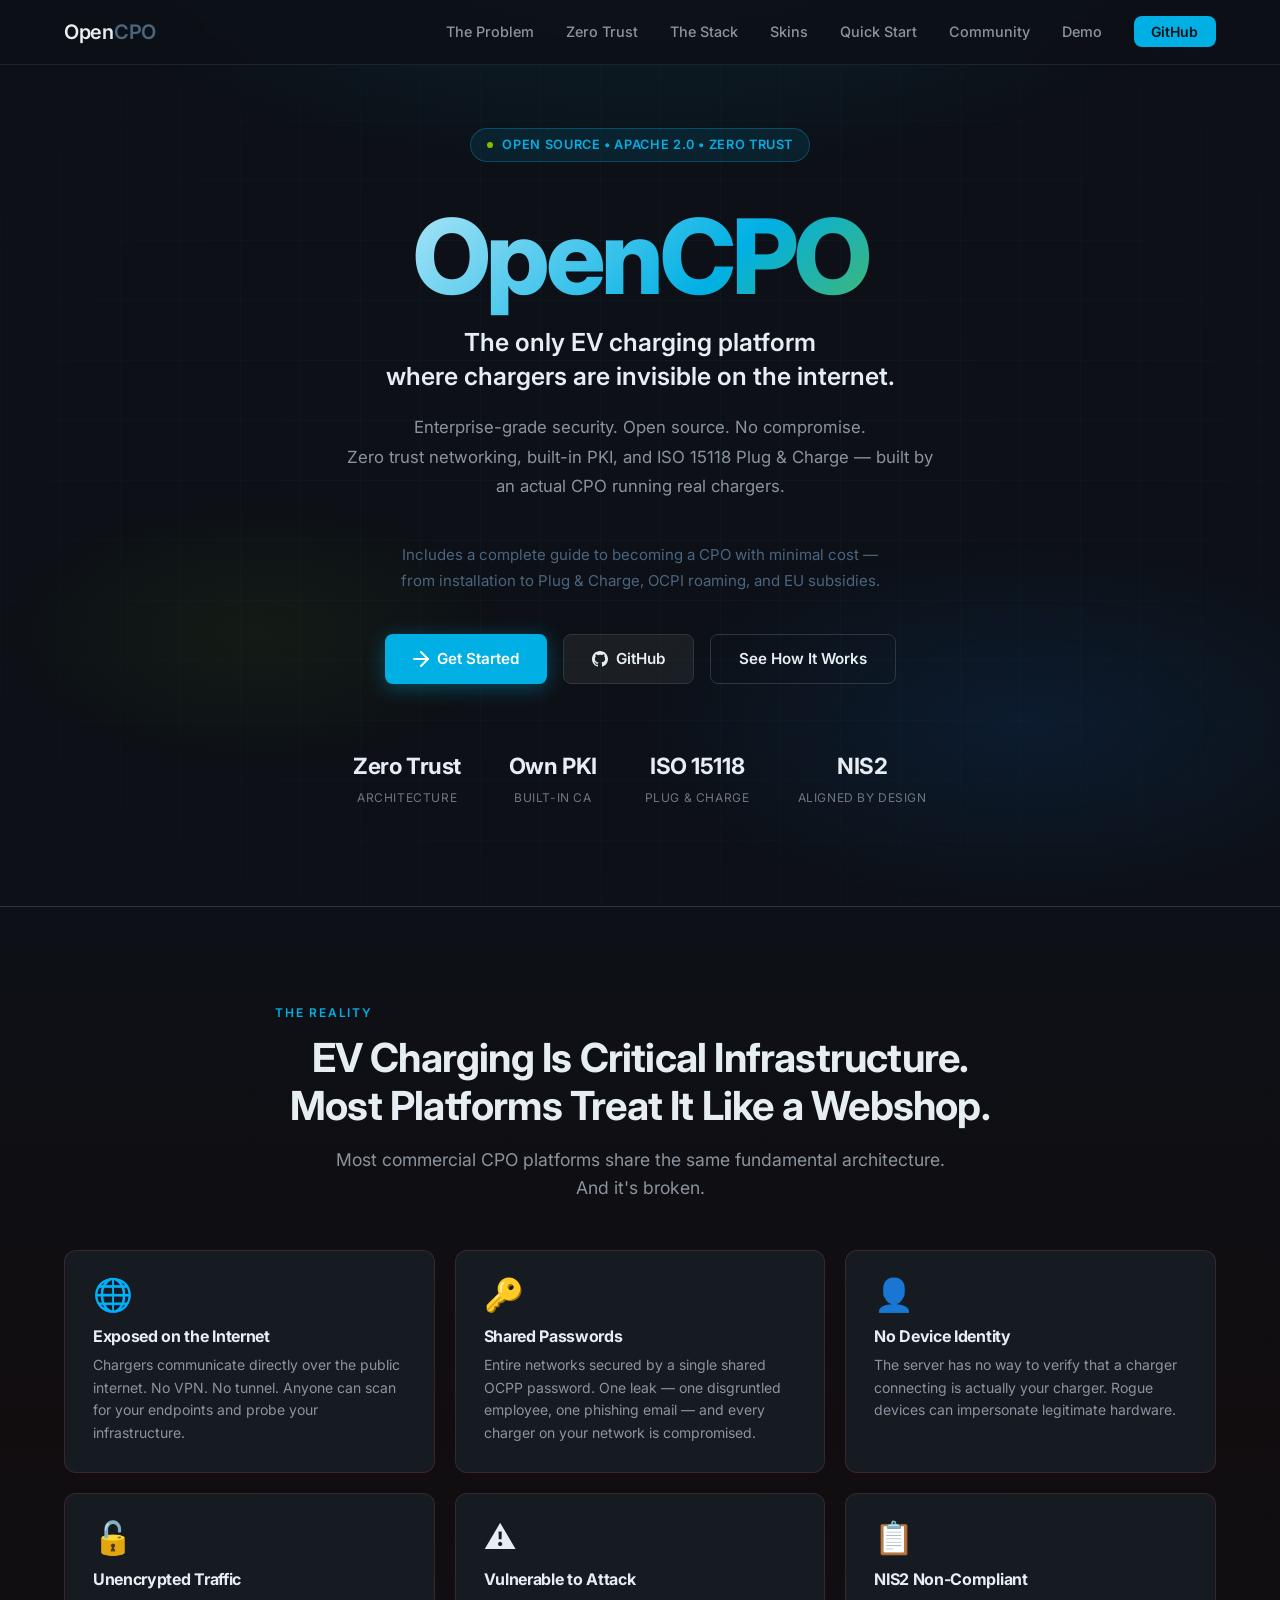
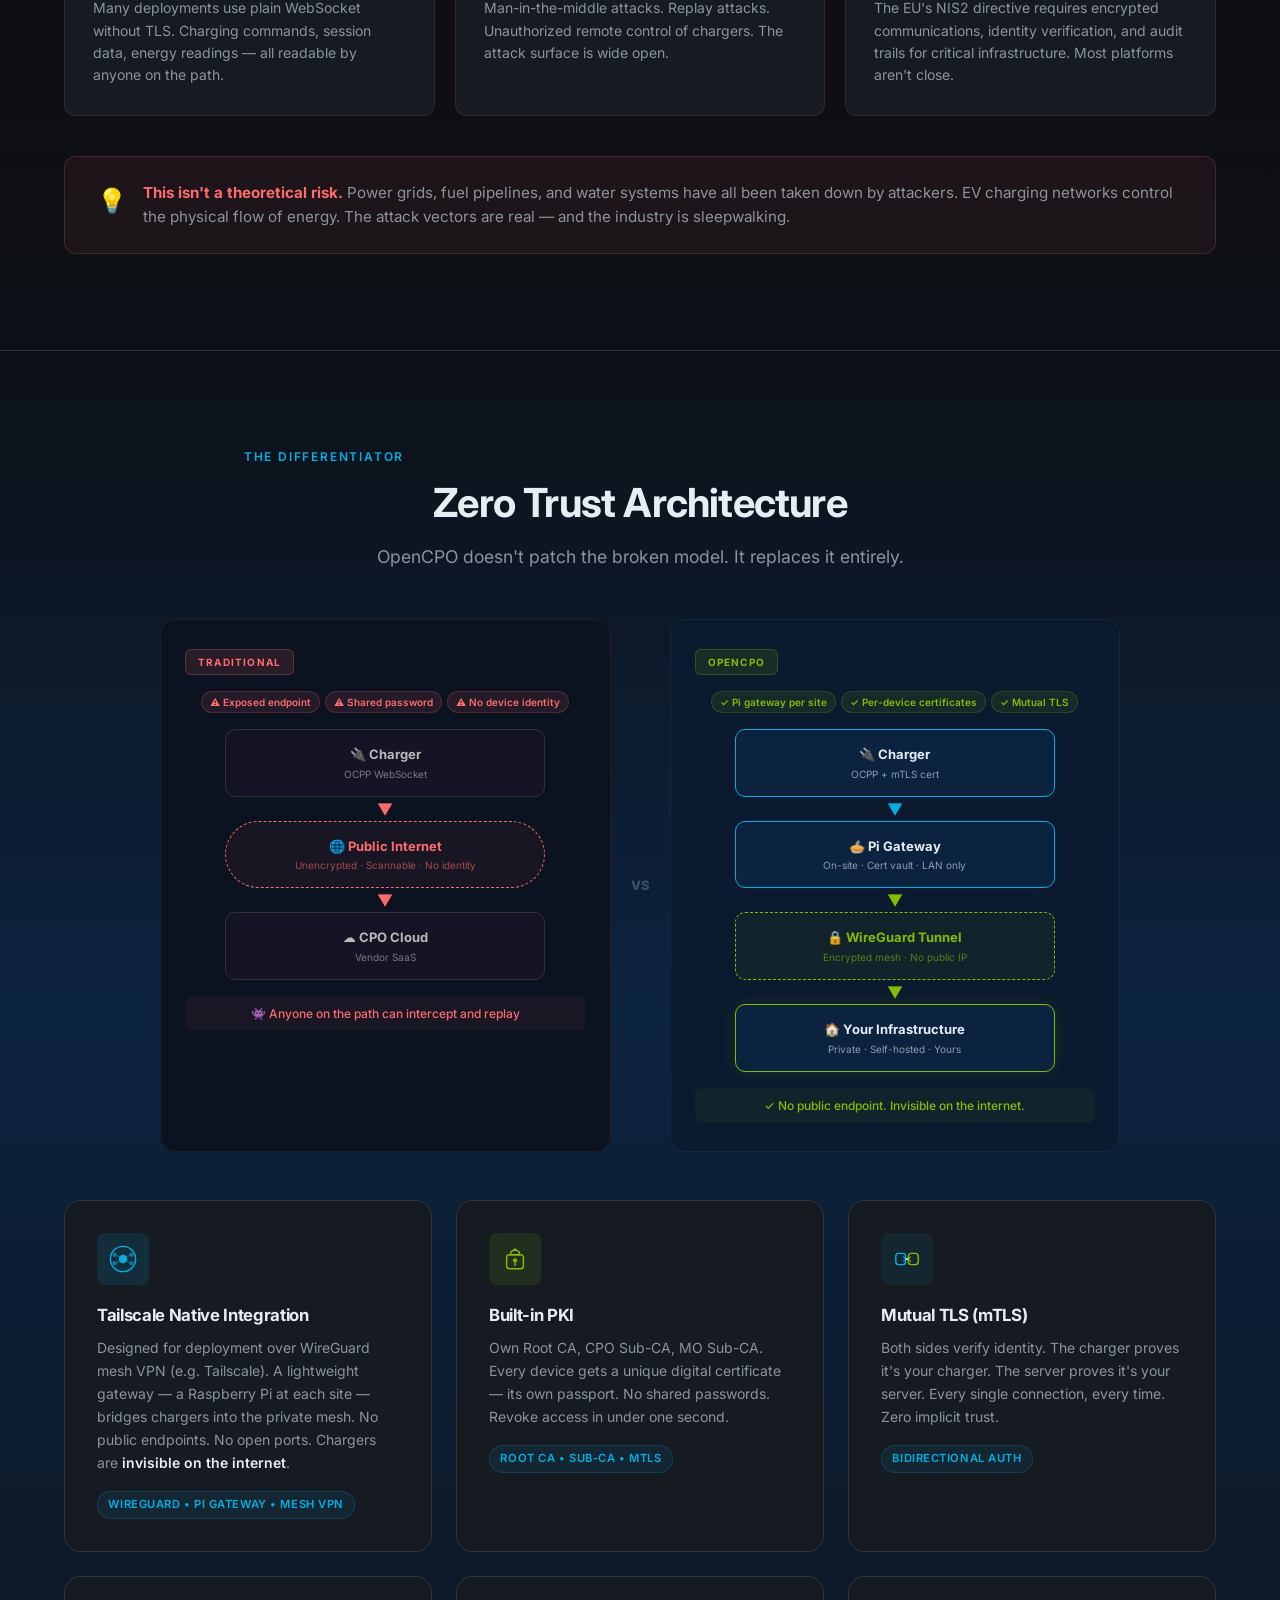
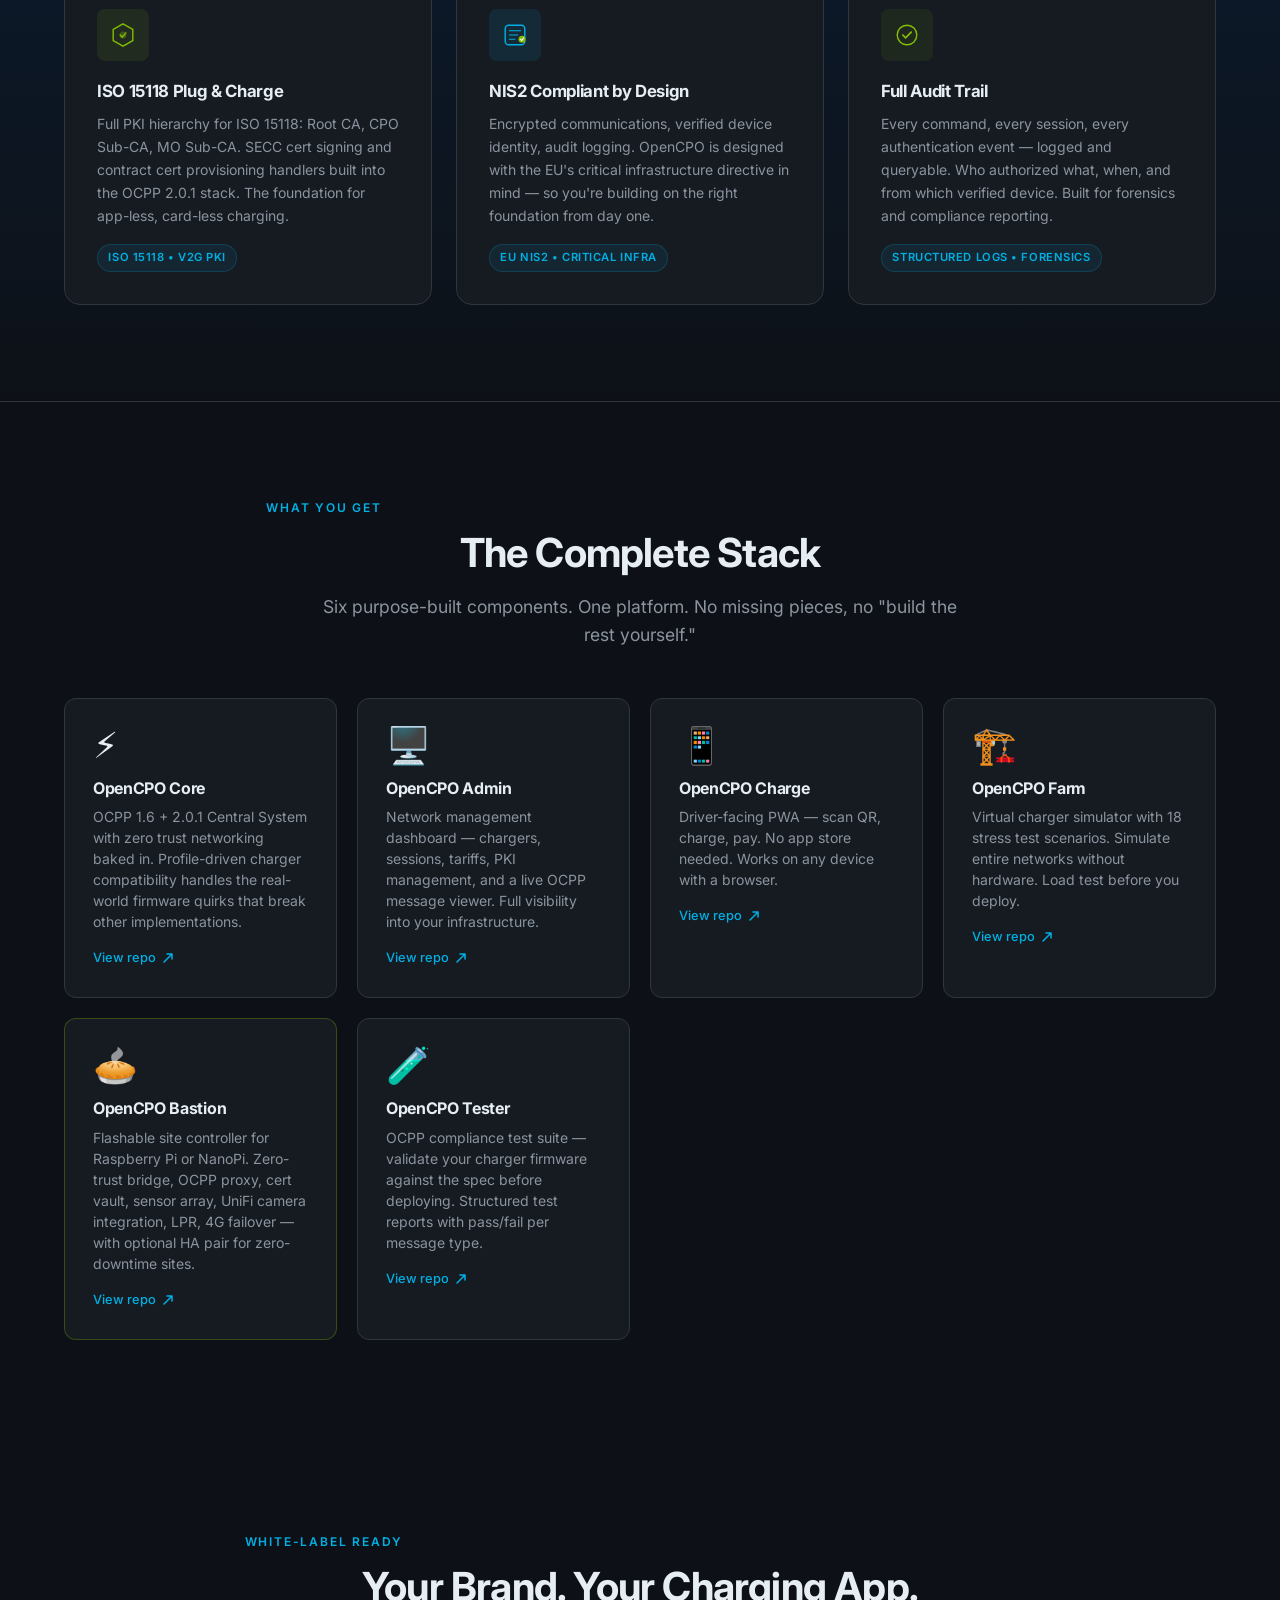
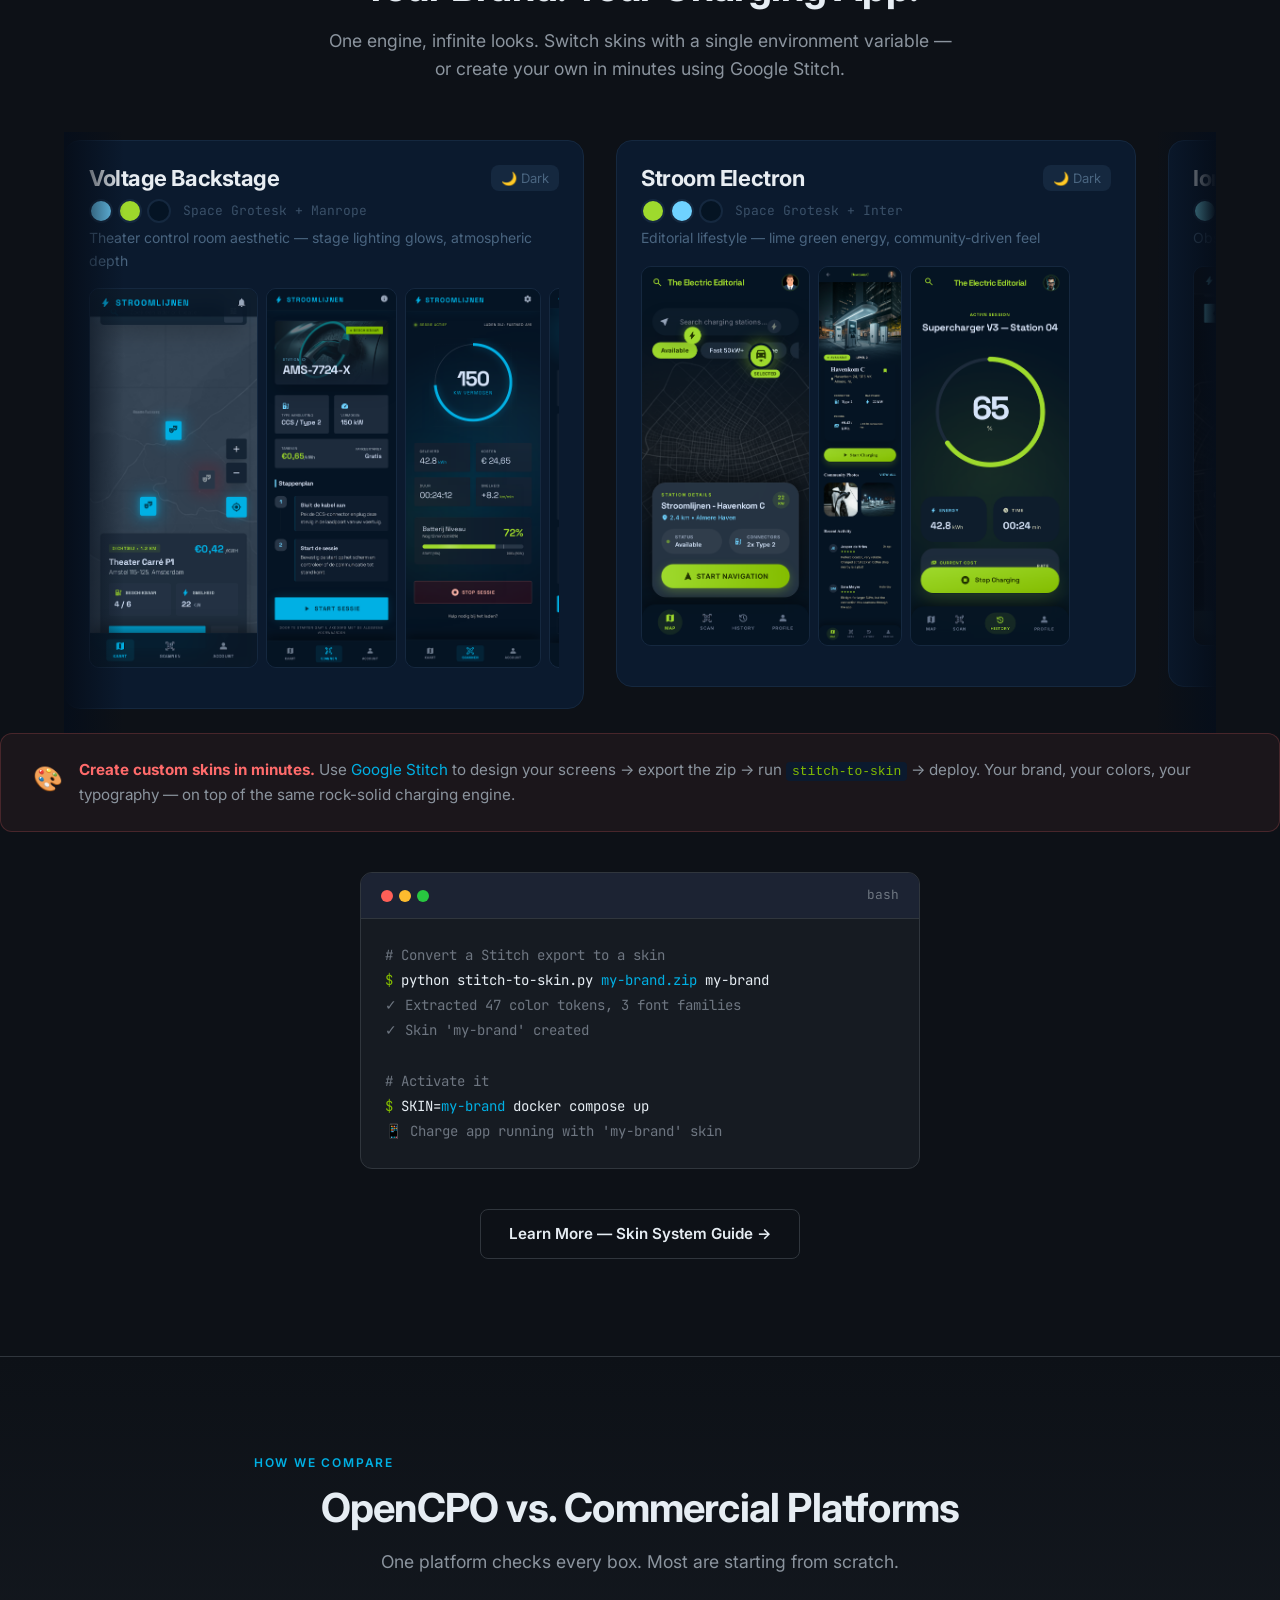
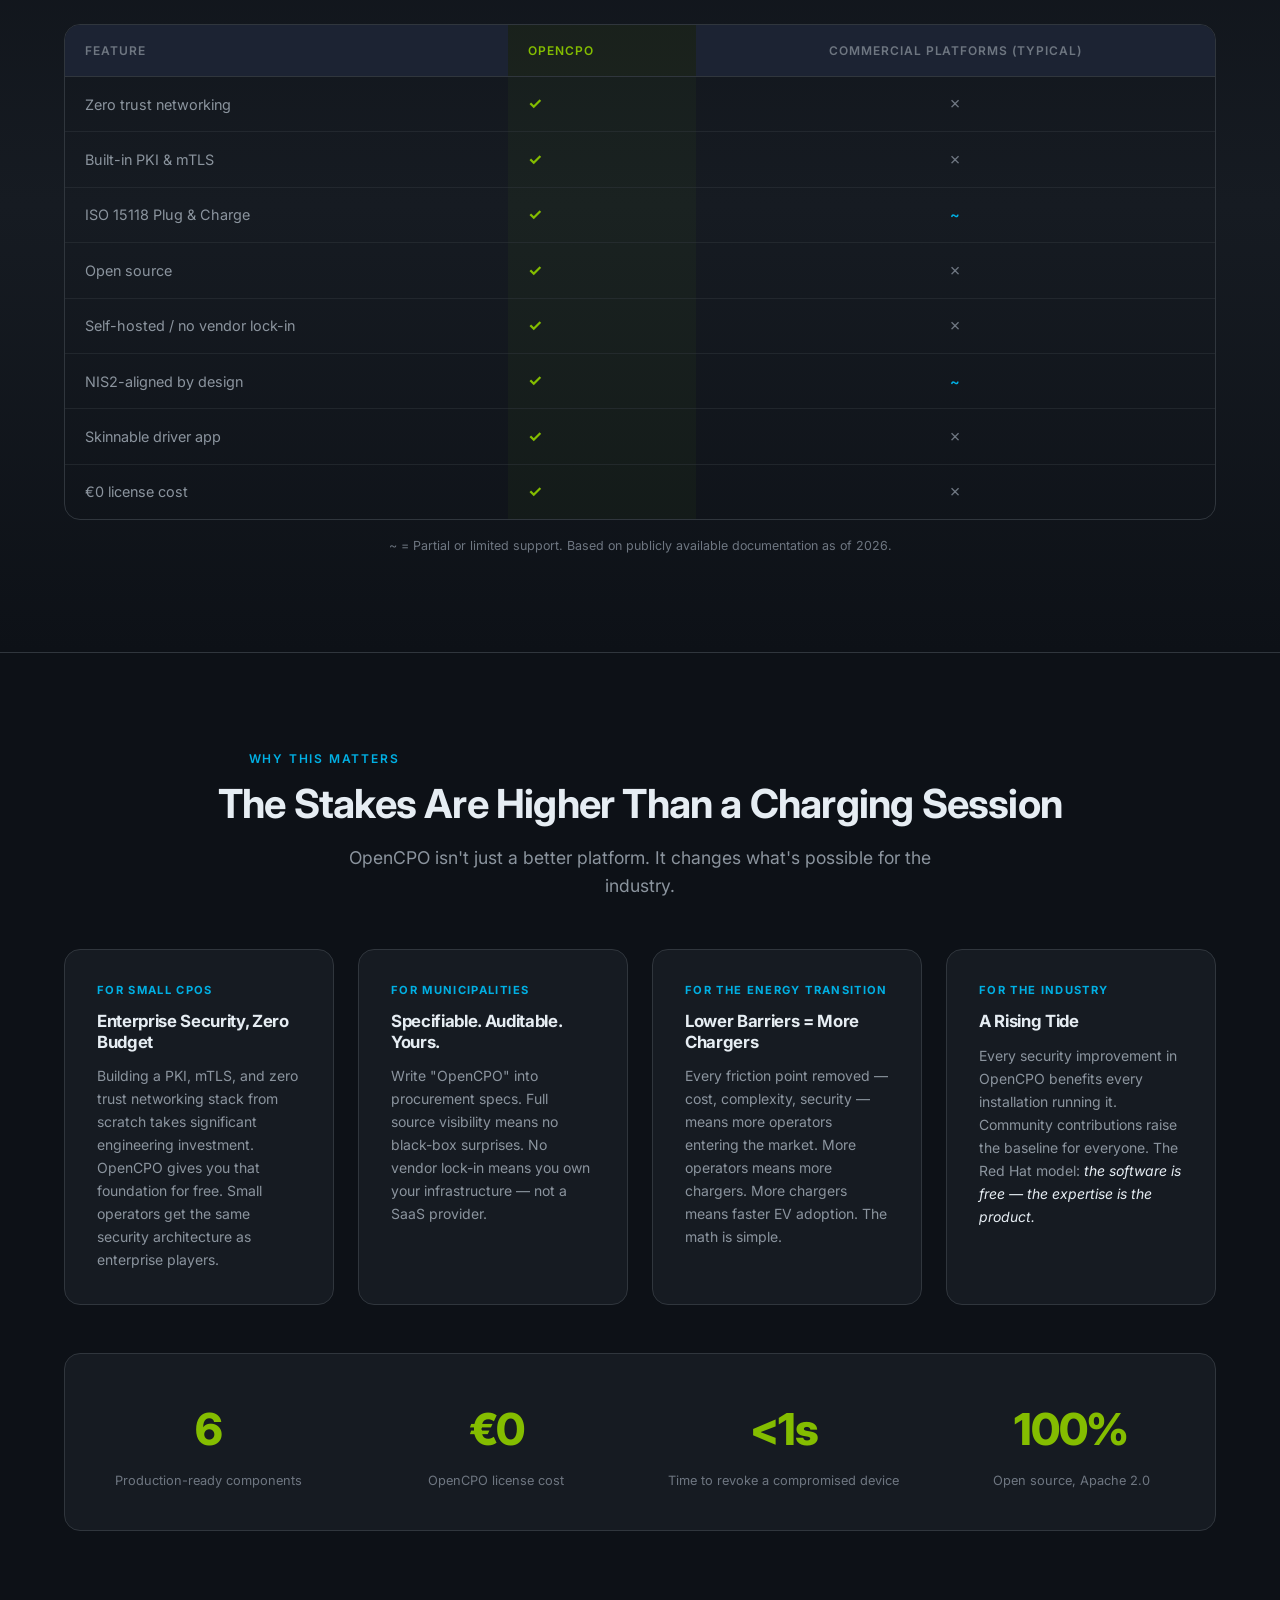
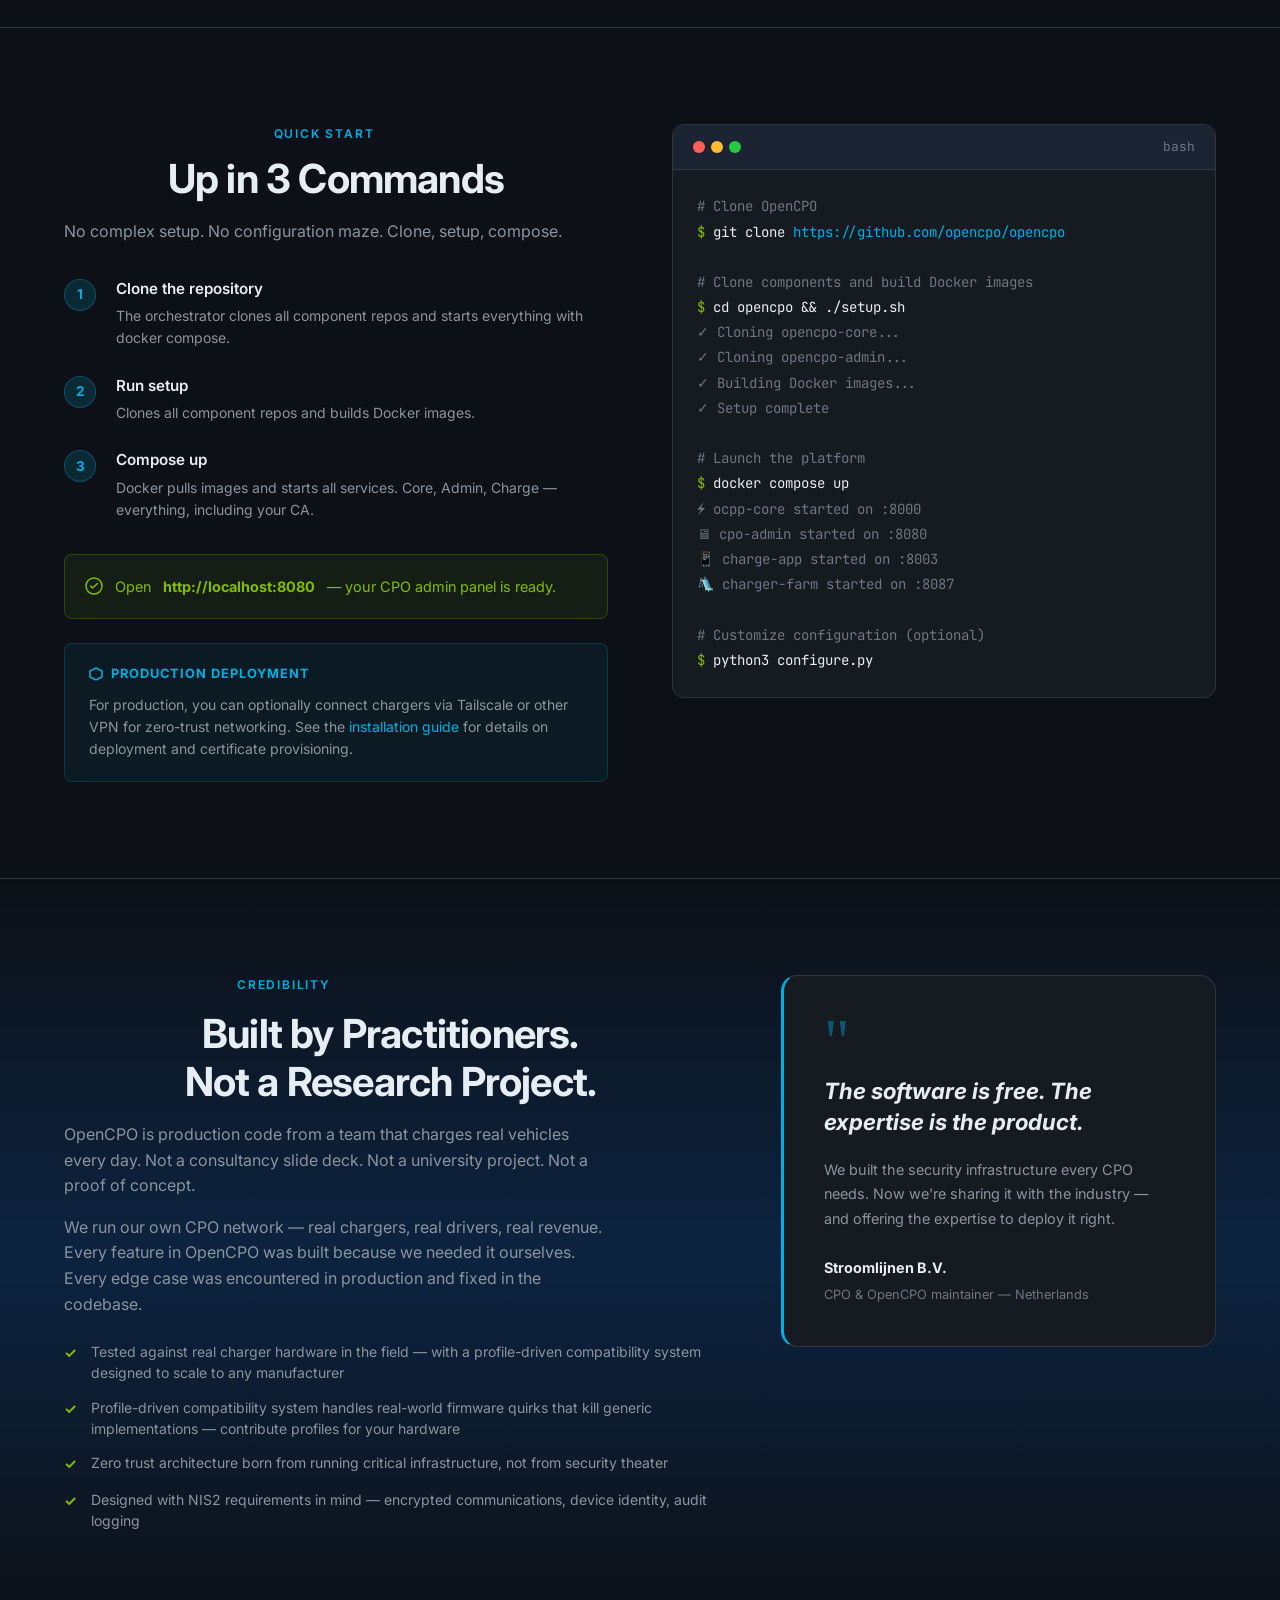
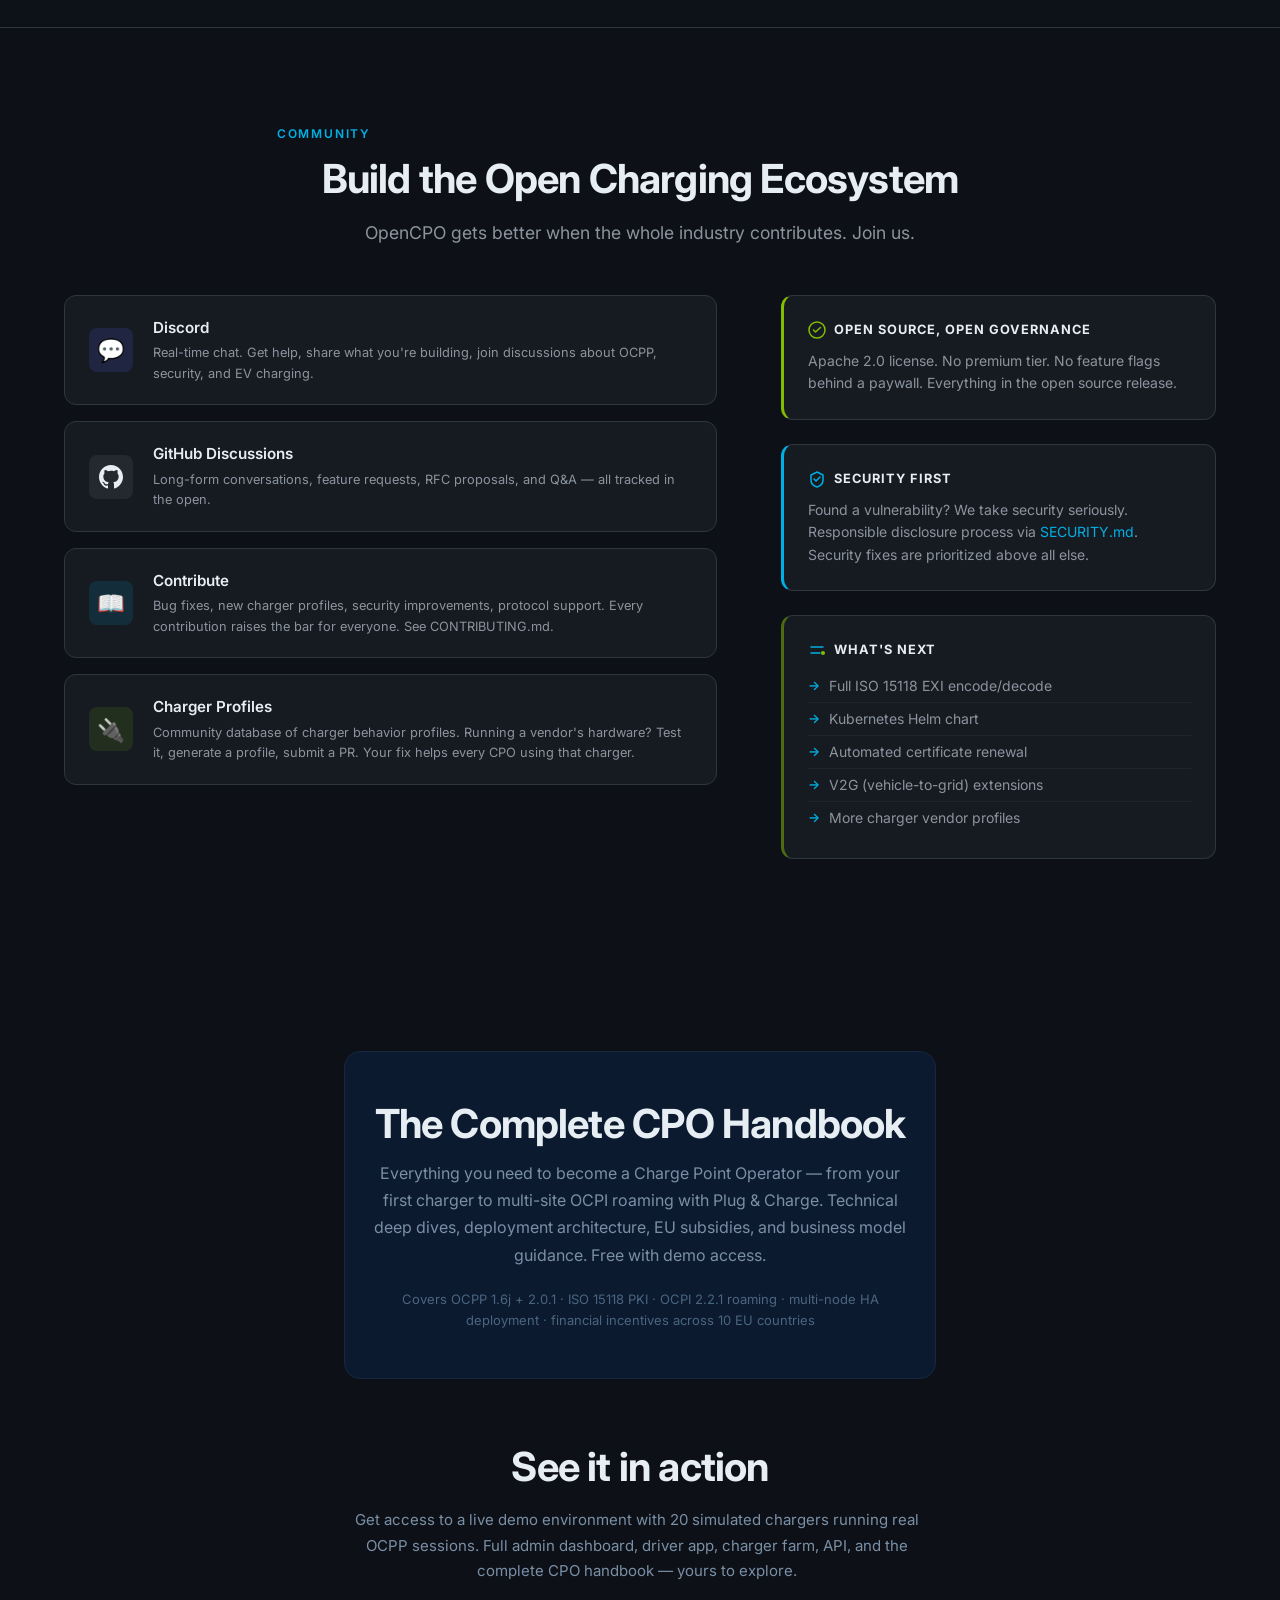
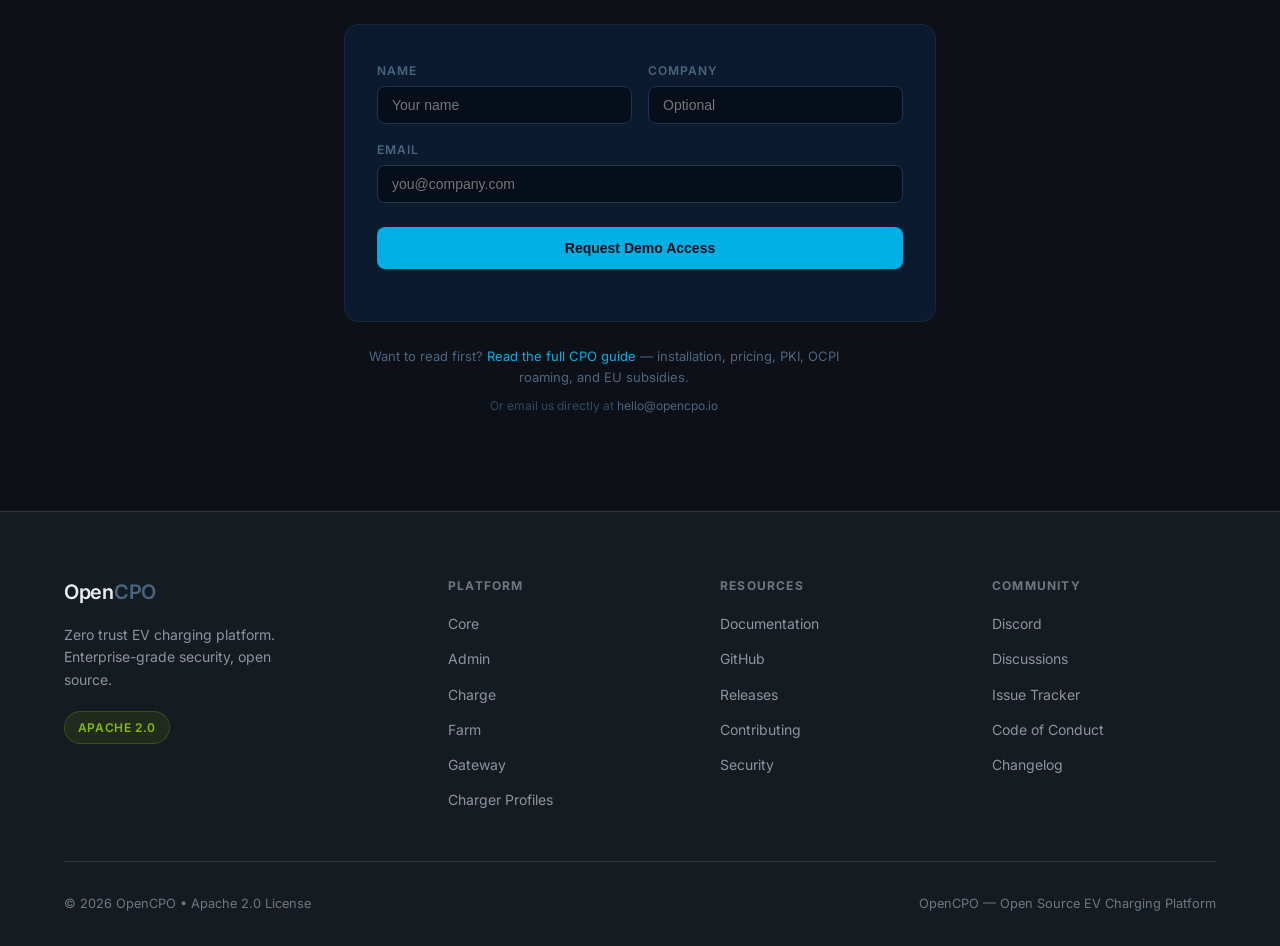
==== commit 219b6880: "fix: website claims aligned with deployed code — ports, commands, branding" ====
--- a/index.html
+++ b/index.html
@@ -43,8 +43,8 @@
     },
     "author": {
       "@type": "Organization",
-      "name": "Stroomlijnen B.V.",
-      "url": "https://stroomlijnen.nl"
+      "name": "OpenCPO",
+      "url": "https://opencpo.io"
     },
     "keywords": ["OCPP", "EV charging", "open source", "CPO", "charge point operator", "zero trust", "PKI", "mTLS", "ISO 15118", "Plug and Charge", "NIS2", "OCPI", "electric vehicle", "charging station", "CSMS"]
   }
@@ -877,7 +877,7 @@
             <div class="qs-step-num" aria-hidden="true">1</div>
             <div>
               <div class="qs-step-title">Clone the repository</div>
-              <div class="qs-step-desc">The mono-repo includes all five components and a shared docker-compose.</div>
+              <div class="qs-step-desc">The orchestrator clones all component repos and starts everything with docker compose.</div>
             </div>
           </div>
 
@@ -885,7 +885,7 @@
             <div class="qs-step-num" aria-hidden="true">2</div>
             <div>
               <div class="qs-step-title">Run setup</div>
-              <div class="qs-step-desc">Generates config, creates secrets, initializes your local PKI, and checks dependencies.</div>
+              <div class="qs-step-desc">Clones all component repos and builds Docker images.</div>
             </div>
           </div>
 
@@ -913,7 +913,7 @@
             </svg>
             Production Deployment
           </div>
-          <p>For production, connect chargers via Tailscale — every device gets a WireGuard identity and joins your private mesh automatically. No public endpoints needed. See the <a href="https://github.com/opencpo/opencpo/wiki/production-deployment" target="_blank" rel="noopener">deployment guide</a> for Tailscale integration and certificate provisioning.</p>
+          <p>For production, you can optionally connect chargers via Tailscale or other VPN for zero-trust networking. See the <a href="https://github.com/opencpo/opencpo/blob/main/docs/INSTALL.md" target="_blank" rel="noopener">installation guide</a> for details on deployment and certificate provisioning.</p>
         </div>
       </div>
 
@@ -930,24 +930,22 @@
           <div><span class="code-comment"># Clone OpenCPO</span></div>
           <div><span class="code-prompt">$ </span><span class="code-cmd">git clone <span class="code-string">https://github.com/opencpo/opencpo</span></span></div>
           <div>&nbsp;</div>
-          <div><span class="code-comment"># Run setup (generates PKI + config)</span></div>
+          <div><span class="code-comment"># Clone components and build Docker images</span></div>
           <div><span class="code-prompt">$ </span><span class="code-cmd">cd opencpo &amp;&amp; ./setup.sh</span></div>
-          <div><span class="code-output">✓ Checking dependencies...</span></div>
-          <div><span class="code-output">✓ Generating Root CA...</span></div>
-          <div><span class="code-output">✓ Generating CPO Sub-CA...</span></div>
-          <div><span class="code-output">✓ Generating config...</span></div>
+          <div><span class="code-output">✓ Cloning opencpo-core...</span></div>
+          <div><span class="code-output">✓ Cloning opencpo-admin...</span></div>
+          <div><span class="code-output">✓ Building Docker images...</span></div>
           <div><span class="code-output">✓ Setup complete</span></div>
           <div>&nbsp;</div>
           <div><span class="code-comment"># Launch the platform</span></div>
           <div><span class="code-prompt">$ </span><span class="code-cmd">docker compose up</span></div>
-          <div><span class="code-output">⚡ opencpo-core started on :9000</span></div>
-          <div><span class="code-output">🖥  opencpo-admin started on :8080</span></div>
-          <div><span class="code-output">📱 opencpo-charge started on :3000</span></div>
-          <div><span class="code-output">🔒 pki-service started on :8443</span></div>
+          <div><span class="code-output">⚡ ocpp-core started on :8000</span></div>
+          <div><span class="code-output">🖥  cpo-admin started on :8080</span></div>
+          <div><span class="code-output">📱 charge-app started on :8003</span></div>
+          <div><span class="code-output">🛝 charger-farm started on :8087</span></div>
           <div>&nbsp;</div>
-          <div><span class="code-comment"># For production: add Tailscale</span></div>
-          <div><span class="code-prompt">$ </span><span class="code-cmd">tailscale up --advertise-tags=tag:cpo</span></div>
-          <div><span class="code-output">✓ Chargers are now invisible on internet</span></div>
+          <div><span class="code-comment"># Customize configuration (optional)</span></div>
+          <div><span class="code-prompt">$ </span><span class="code-cmd">python3 configure.py</span></div>
         </div>
       </div>
     </div>
@@ -1181,7 +1179,7 @@
       Want to read first? <a href="https://demo.opencpo.io/docs" style="color:#00B0E4;text-decoration:none;">Read the full CPO guide</a> — installation, pricing, PKI, OCPI roaming, and EU subsidies.
     </p>
     <p style="text-align:center;color:#2d4a63;font-size:12px;">
-      Or email us directly at <a href="mailto:info@stroomlijnen.nl" style="color:#4a6580;text-decoration:none;">info@stroomlijnen.nl</a>
+      Or email us directly at <a href="mailto:hello@opencpo.io" style="color:#4a6580;text-decoration:none;">hello@opencpo.io</a>
     </p>
   </div>
 </section>
@@ -1215,7 +1213,7 @@
       result.innerHTML = '<span style="color:#f87171;">' + (data.detail || 'Something went wrong. Try again or email us.') + '</span>';
     }
   } catch (err) {
-    result.innerHTML = '<span style="color:#f87171;">Connection error. Try emailing us at info@stroomlijnen.nl</span>';
+    result.innerHTML = '<span style="color:#f87171;">Connection error. Try emailing us at hello@opencpo.io</span>';
   }
   
   btn.textContent = 'Request Demo Access';
@@ -1276,7 +1274,7 @@
         &copy; 2026 OpenCPO &bull;
         <a href="https://github.com/opencpo/opencpo/blob/main/LICENSE" target="_blank" rel="noopener">Apache 2.0 License</a>
       </p>
-      <p>Made by <a href="https://stroomlijnen.nu" target="_blank" rel="noopener">Stroomlijnen B.V.</a></p>
+      <p>OpenCPO — Open Source EV Charging Platform</p>
     </div>
   </div>
 </footer>
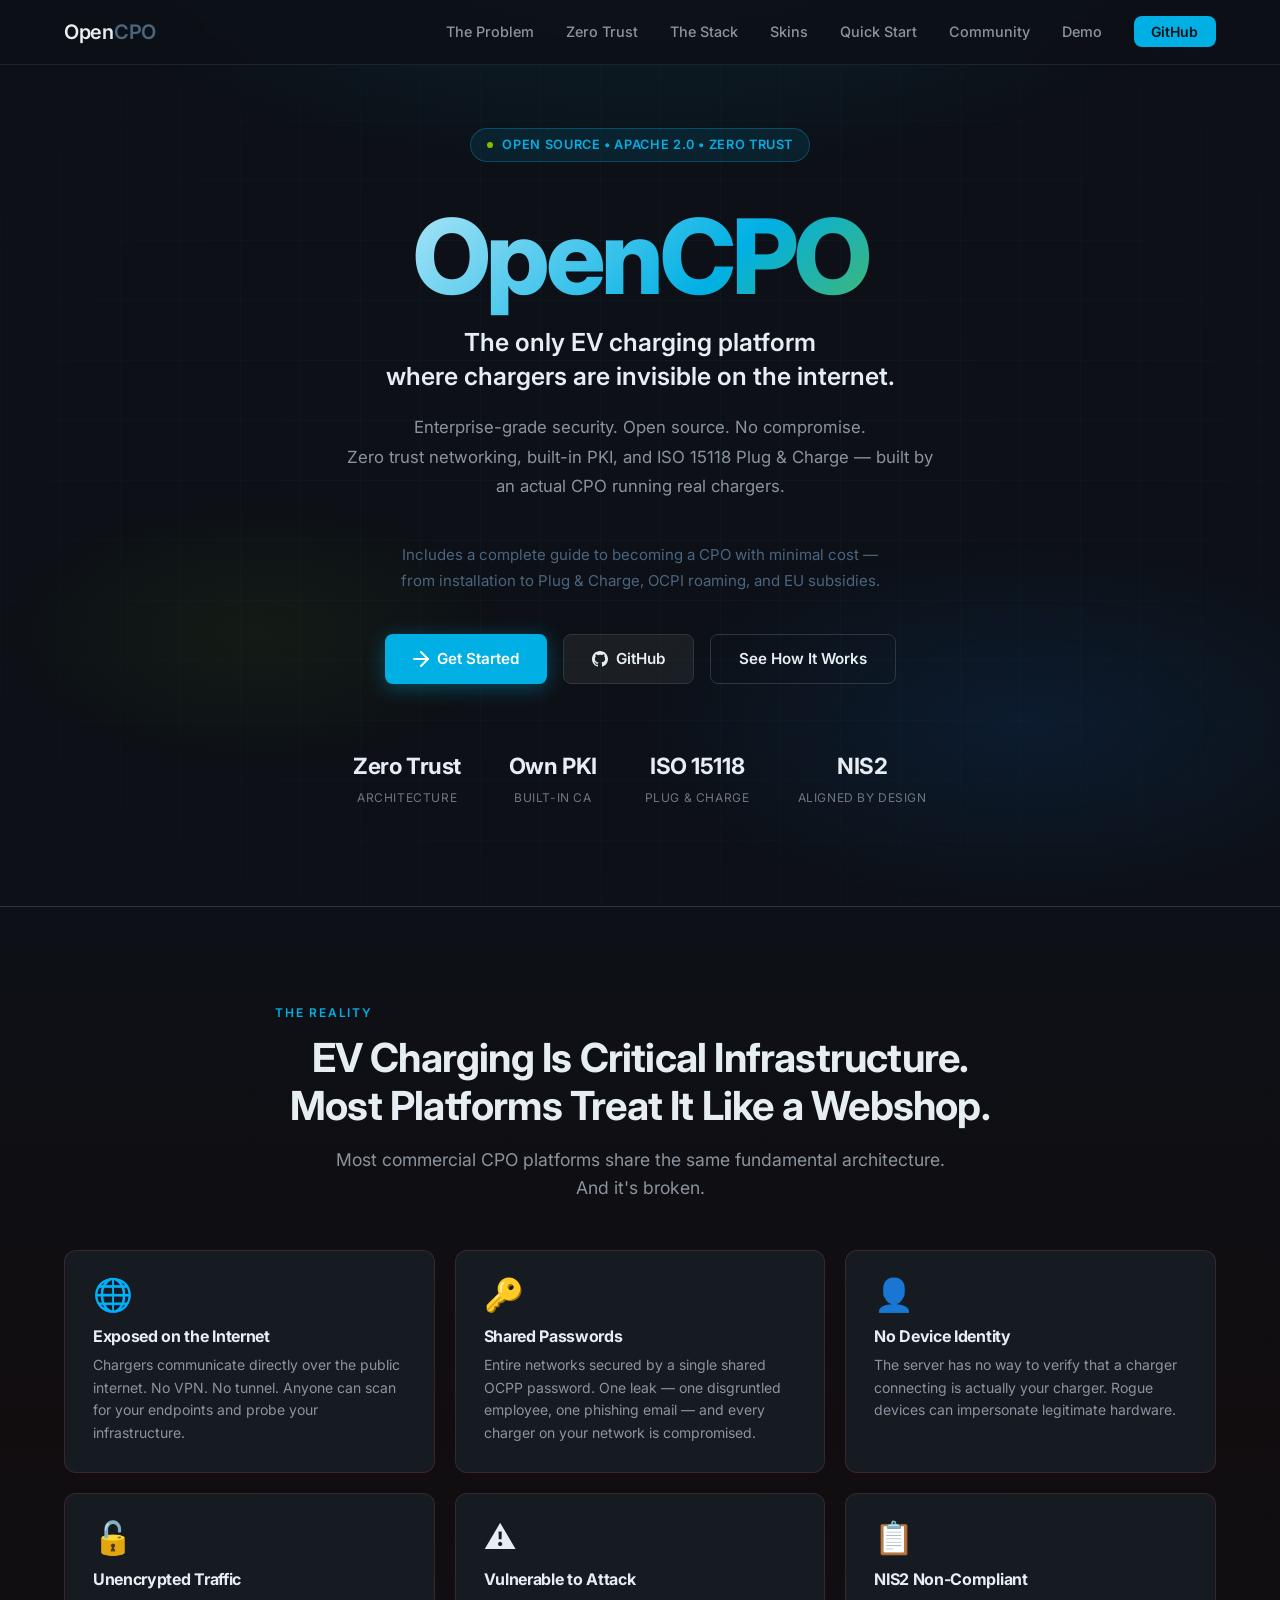
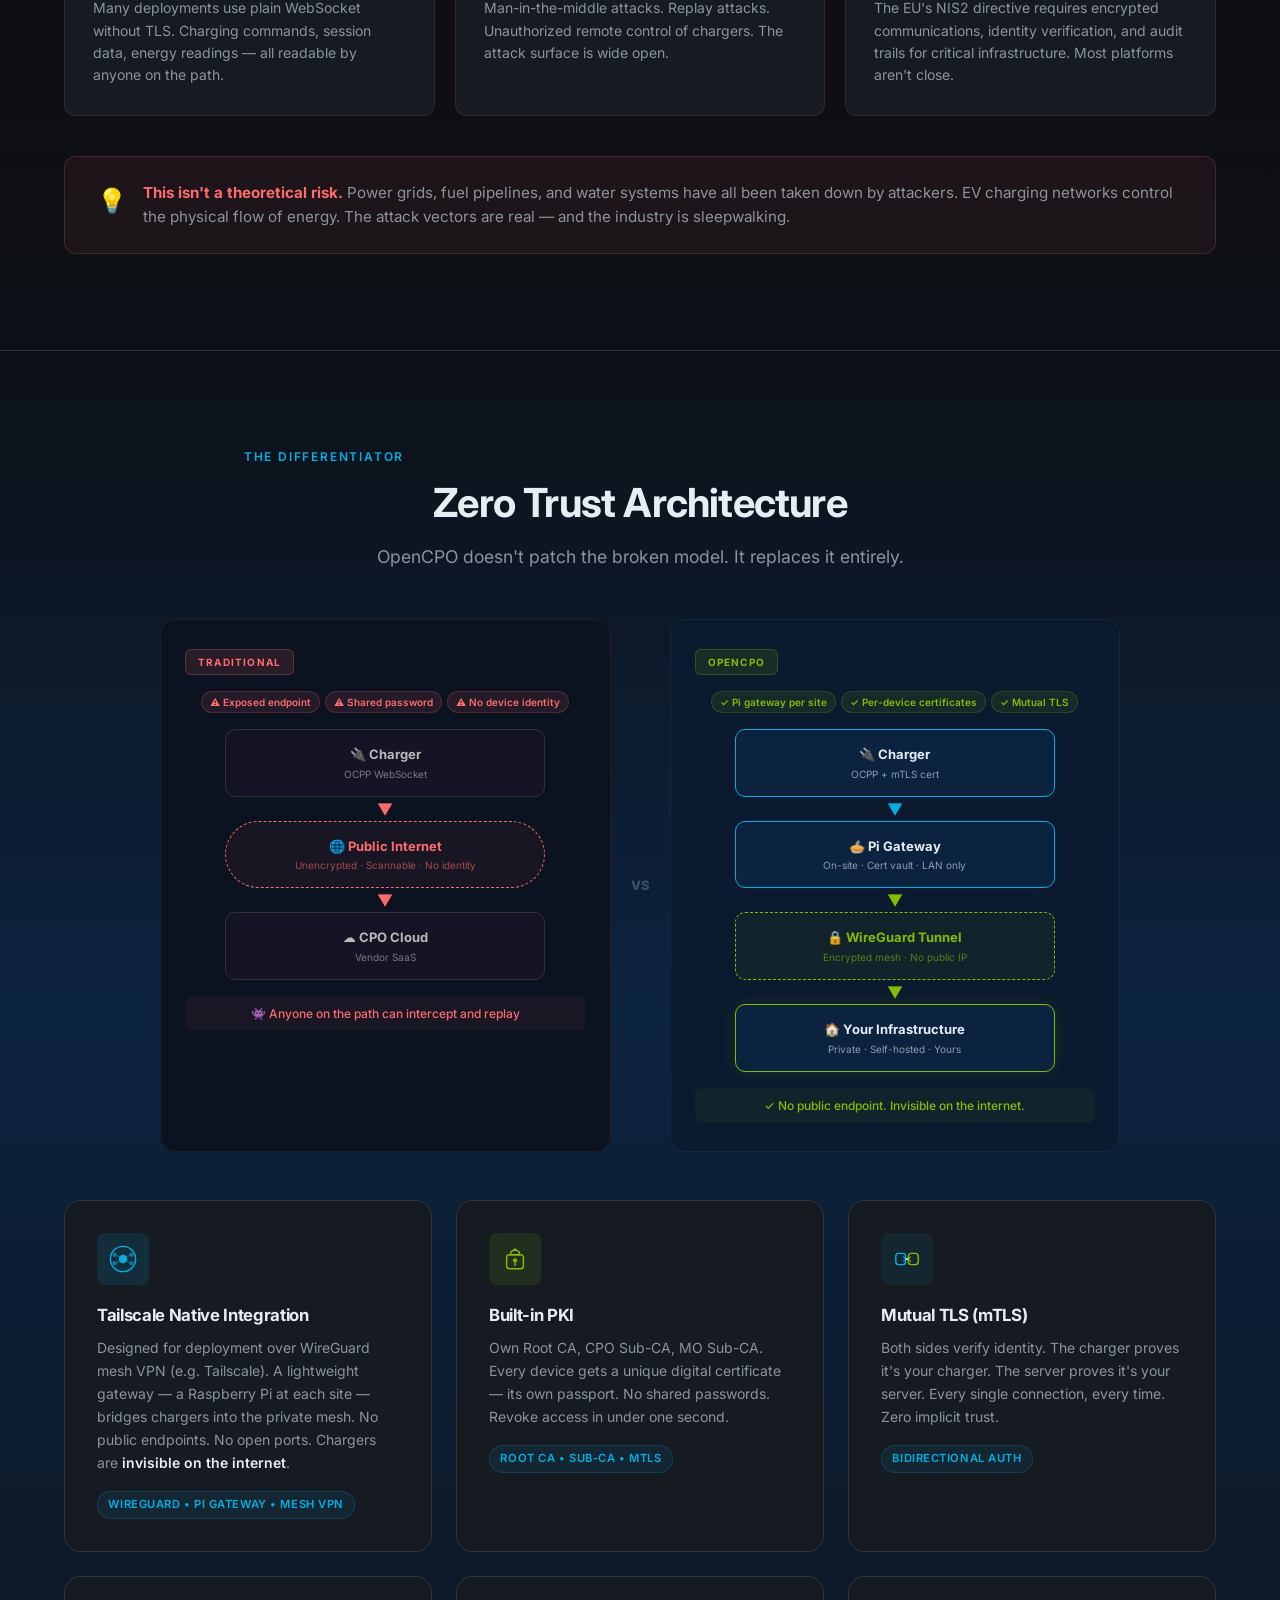
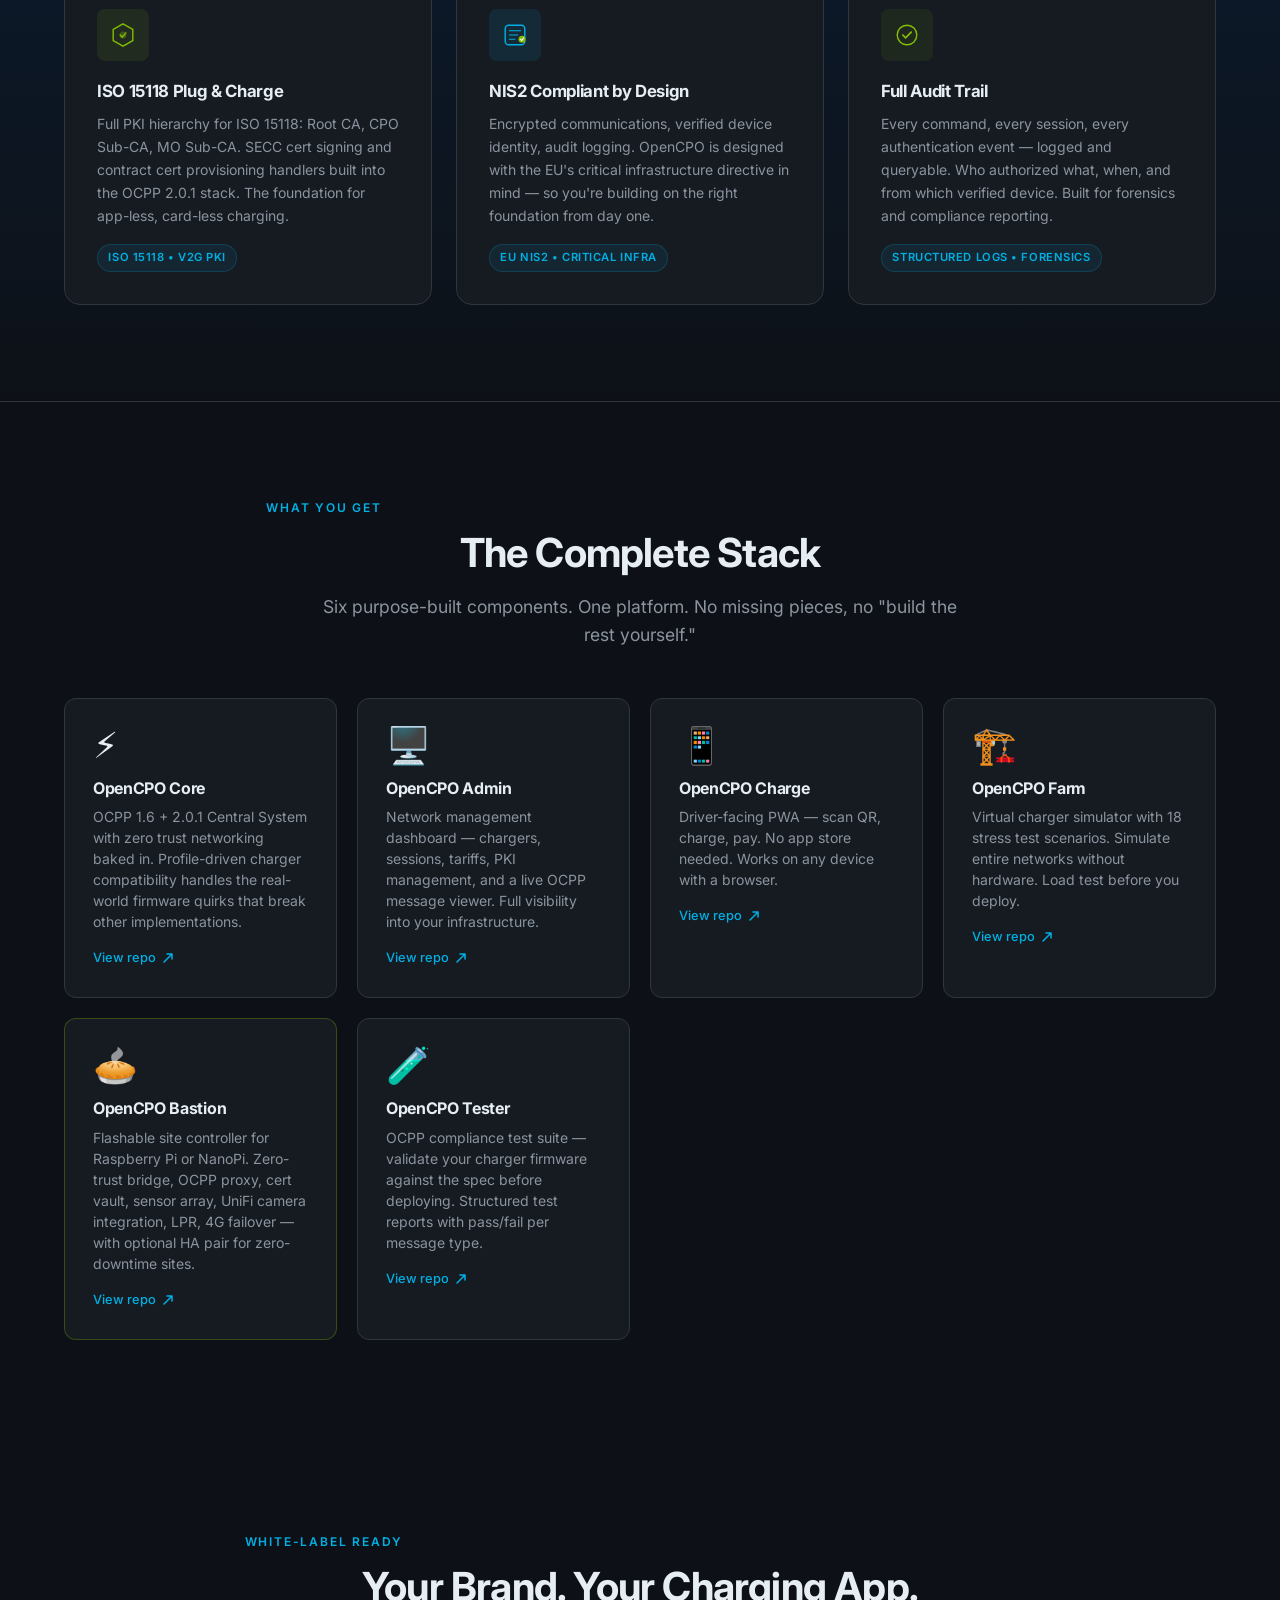
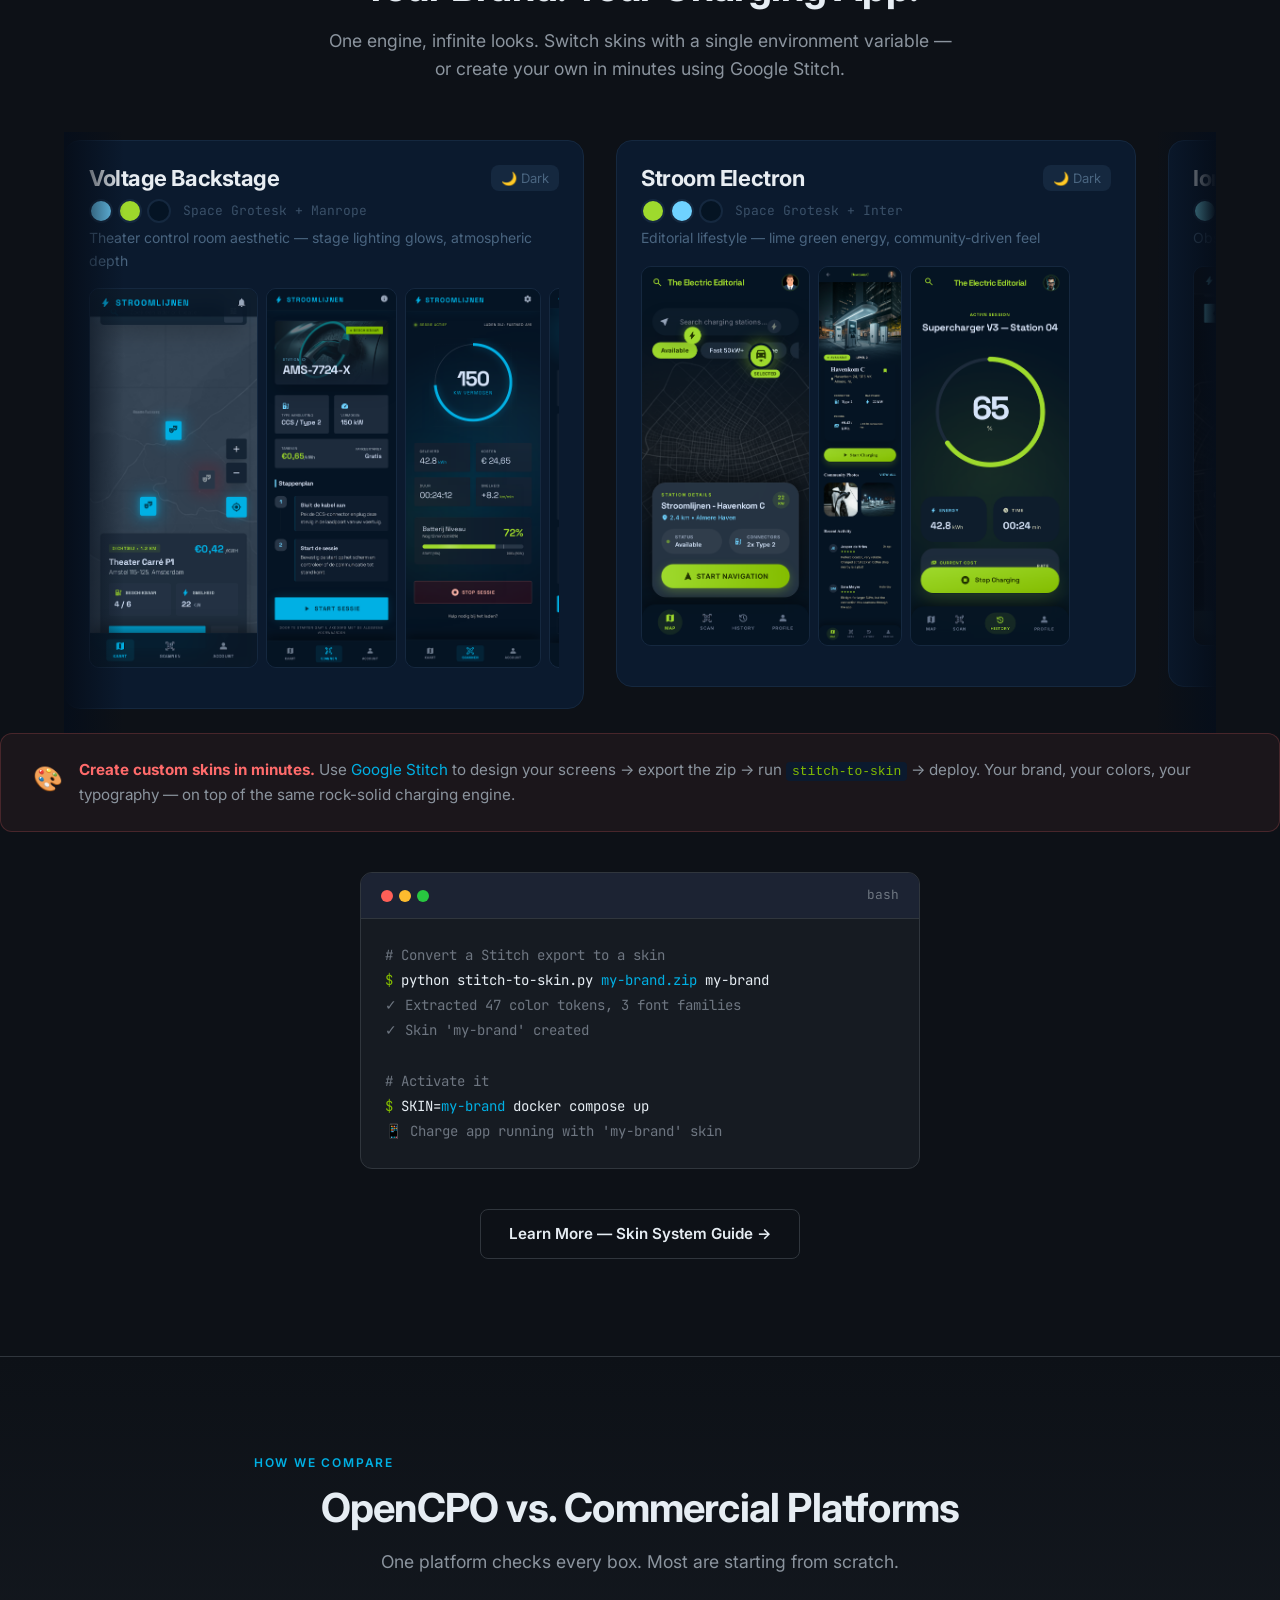
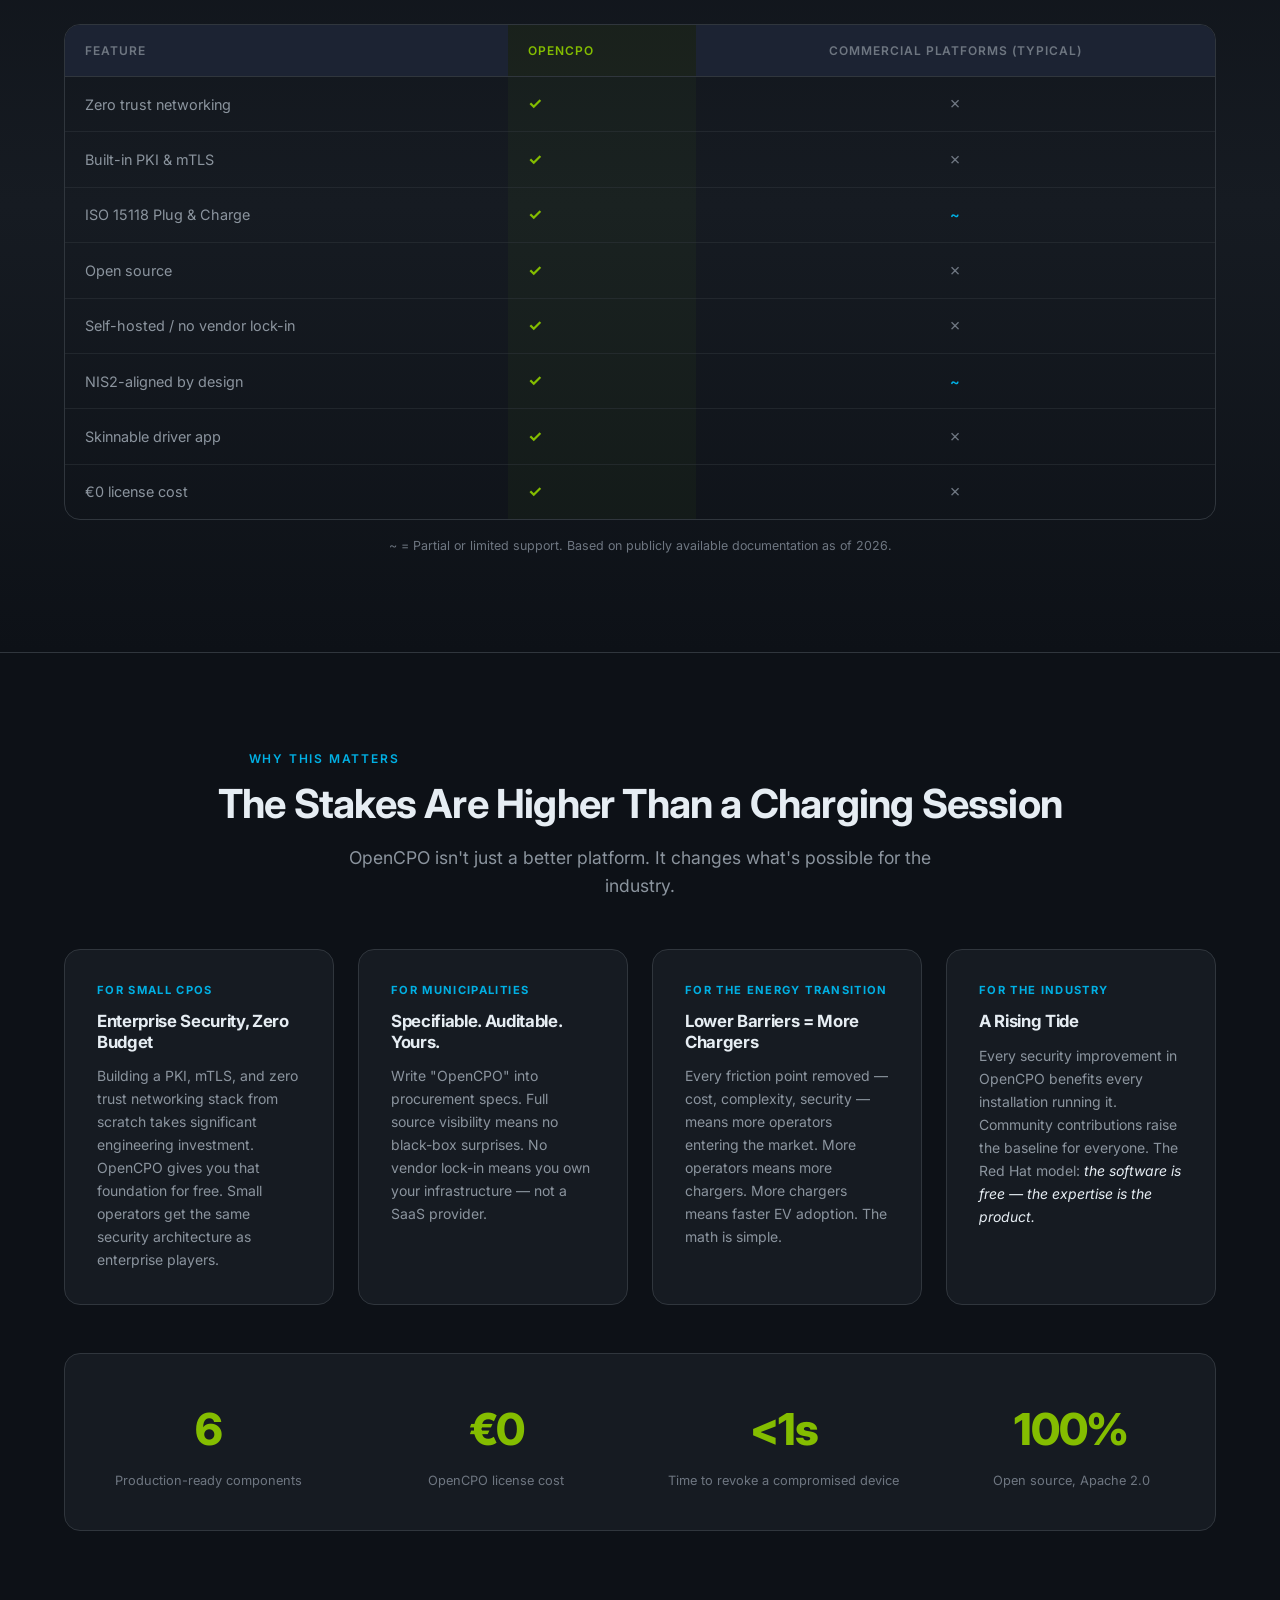
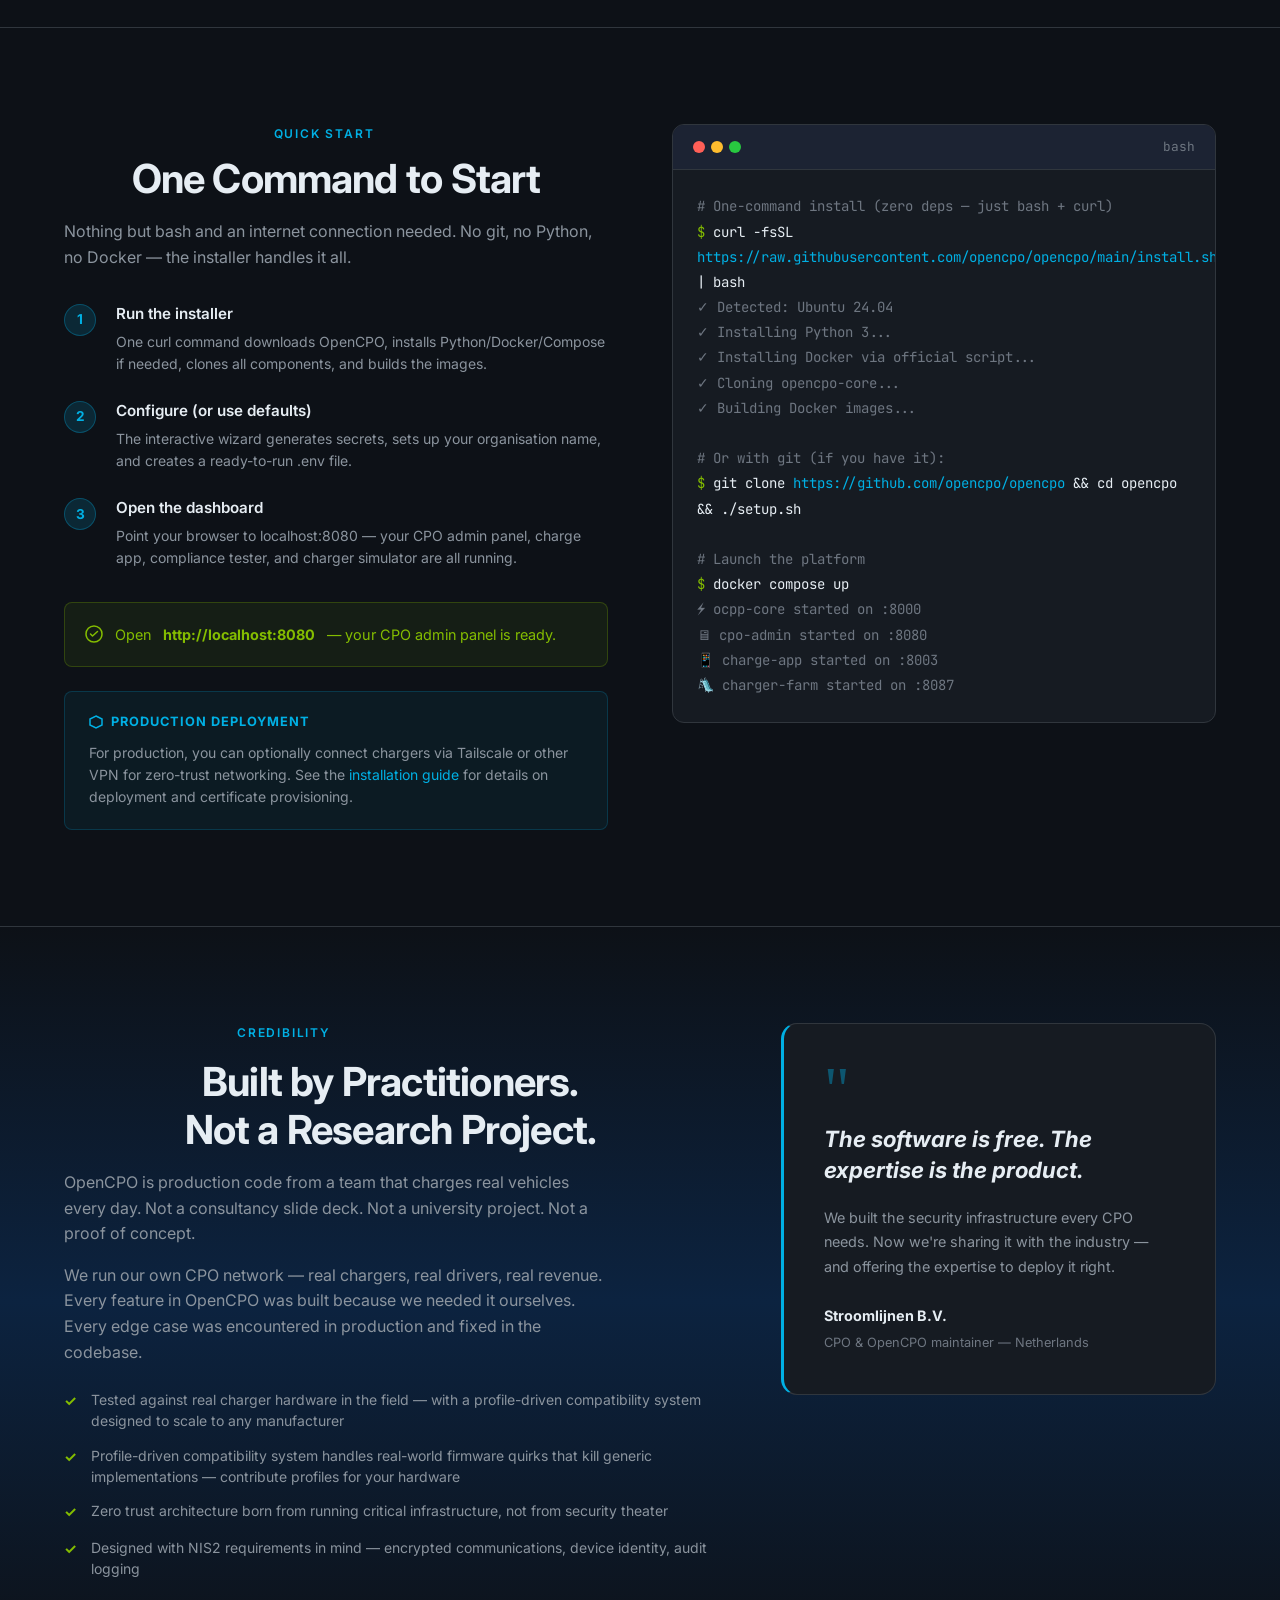
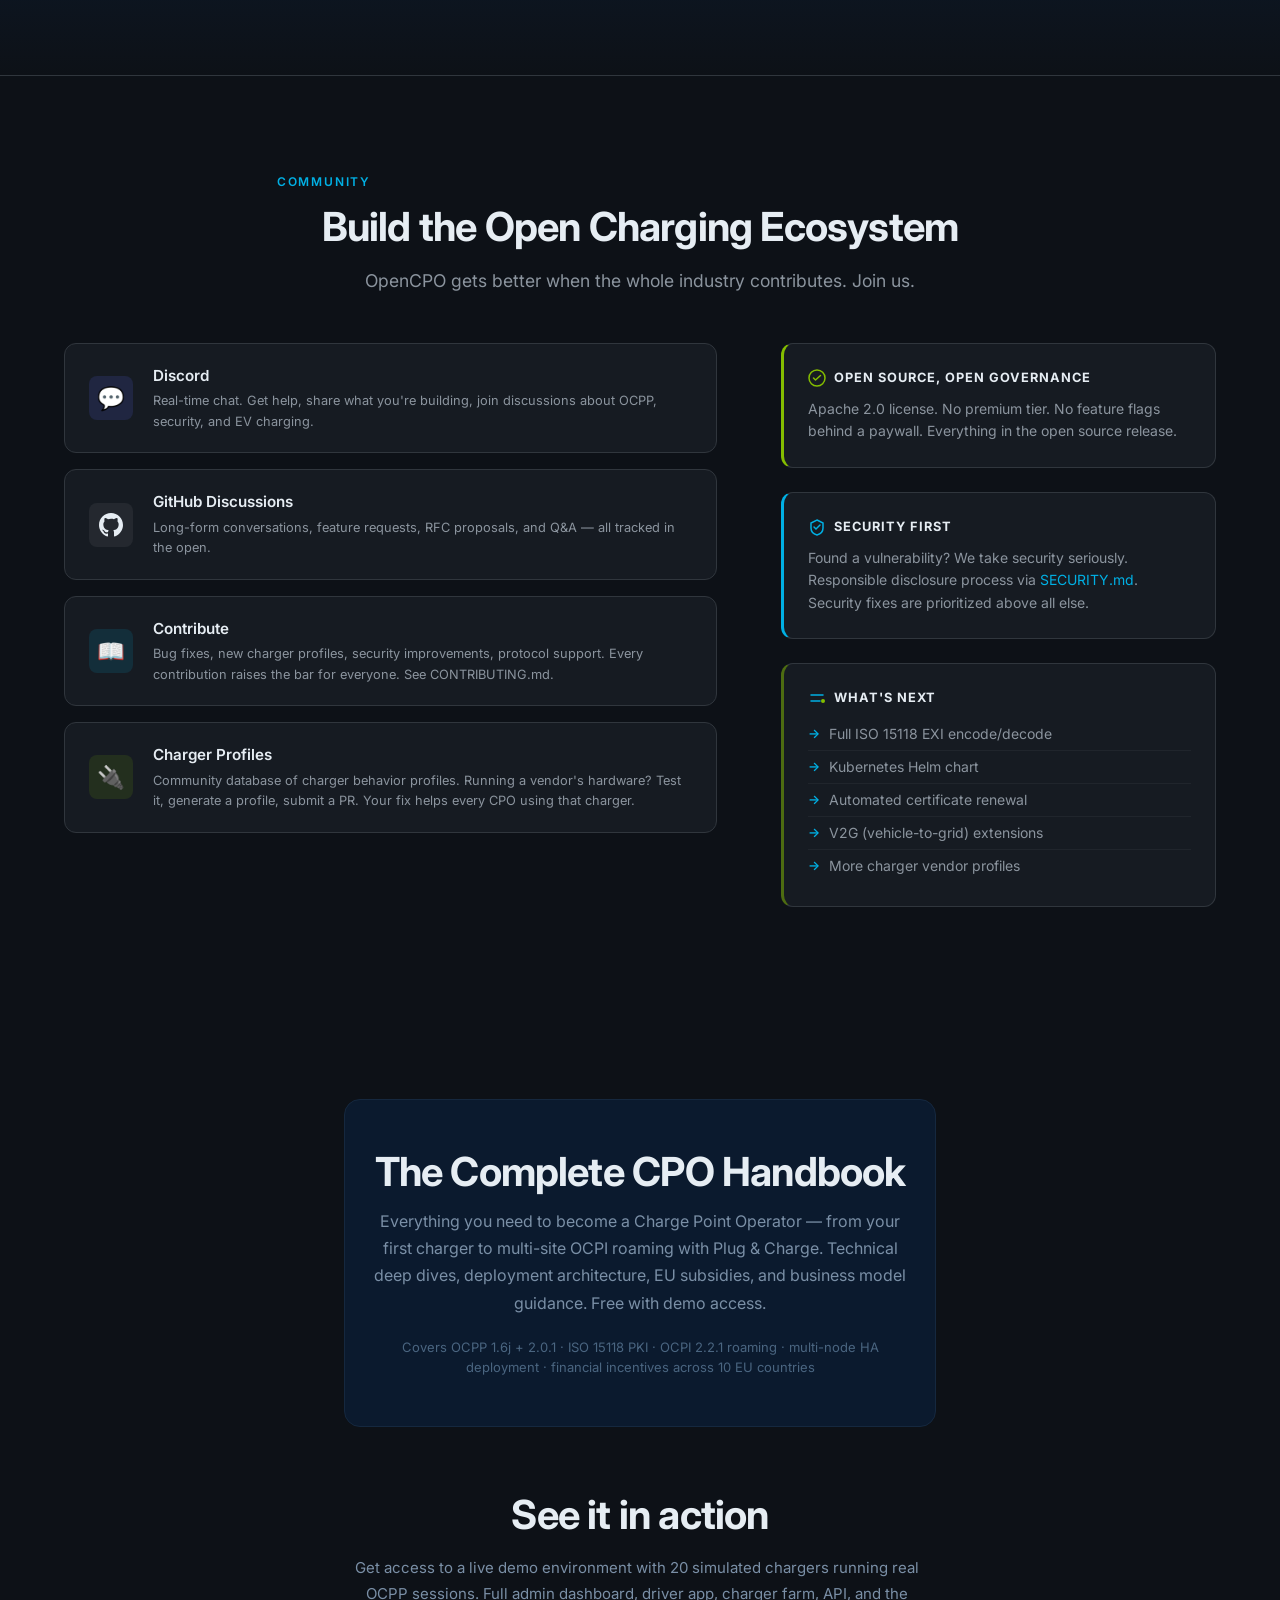
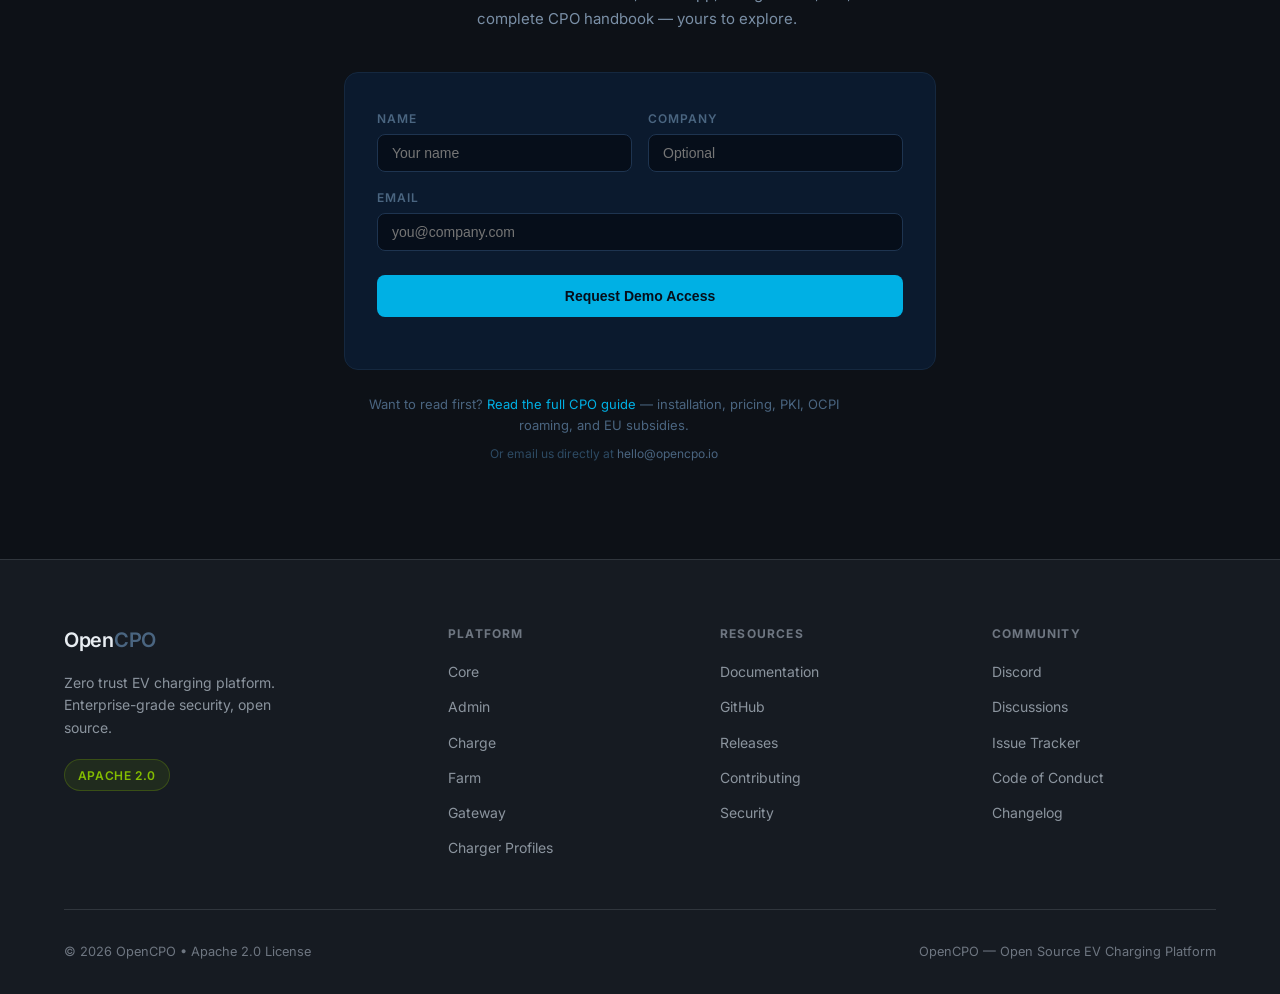
==== commit d65eb019: "Update quick start: one-liner install (curl | bash), no deps needed" ====
--- a/index.html
+++ b/index.html
@@ -58,7 +58,7 @@
     "logo": "https://opencpo.io/favicon.svg",
     "sameAs": [
       "https://github.com/opencpo",
-      "https://discord.gg/opencpo"
+      "https://discord.gg/ra9pnygmrt"
     ]
   }
   </script>
@@ -869,31 +869,31 @@
     <div class="quickstart-inner">
       <div>
         <p class="section-label">Quick Start</p>
-        <h2 class="section-title" id="quickstart-title">Up in 3 Commands</h2>
-        <p style="margin-bottom: 2rem;">No complex setup. No configuration maze. Clone, setup, compose.</p>
+        <h2 class="section-title" id="quickstart-title">One Command to Start</h2>
+        <p style="margin-bottom: 2rem;">Nothing but bash and an internet connection needed. No git, no Python, no Docker — the installer handles it all.</p>
 
         <div class="qs-steps">
           <div class="qs-step reveal reveal-delay-1">
             <div class="qs-step-num" aria-hidden="true">1</div>
             <div>
-              <div class="qs-step-title">Clone the repository</div>
-              <div class="qs-step-desc">The orchestrator clones all component repos and starts everything with docker compose.</div>
+              <div class="qs-step-title">Run the installer</div>
+              <div class="qs-step-desc">One curl command downloads OpenCPO, installs Python/Docker/Compose if needed, clones all components, and builds the images.</div>
             </div>
           </div>
 
           <div class="qs-step reveal reveal-delay-2">
             <div class="qs-step-num" aria-hidden="true">2</div>
             <div>
-              <div class="qs-step-title">Run setup</div>
-              <div class="qs-step-desc">Clones all component repos and builds Docker images.</div>
+              <div class="qs-step-title">Configure (or use defaults)</div>
+              <div class="qs-step-desc">The interactive wizard generates secrets, sets up your organisation name, and creates a ready-to-run .env file.</div>
             </div>
           </div>
 
           <div class="qs-step reveal reveal-delay-3">
             <div class="qs-step-num" aria-hidden="true">3</div>
             <div>
-              <div class="qs-step-title">Compose up</div>
-              <div class="qs-step-desc">Docker pulls images and starts all services. Core, Admin, Charge — everything, including your CA.</div>
+              <div class="qs-step-title">Open the dashboard</div>
+              <div class="qs-step-desc">Point your browser to localhost:8080 — your CPO admin panel, charge app, compliance tester, and charger simulator are all running.</div>
             </div>
           </div>
         </div>
@@ -927,15 +927,16 @@
           <div class="code-title">bash</div>
         </div>
         <div class="code-body">
-          <div><span class="code-comment"># Clone OpenCPO</span></div>
-          <div><span class="code-prompt">$ </span><span class="code-cmd">git clone <span class="code-string">https://github.com/opencpo/opencpo</span></span></div>
+          <div><span class="code-comment"># One-command install (zero deps — just bash + curl)</span></div>
+          <div><span class="code-prompt">$ </span><span class="code-cmd">curl -fsSL <span class="code-string">https://raw.githubusercontent.com/opencpo/opencpo/main/install.sh</span> | bash</span></div>
+          <div><span class="code-output">✓ Detected: Ubuntu 24.04</span></div>
+          <div><span class="code-output">✓ Installing Python 3...</span></div>
+          <div><span class="code-output">✓ Installing Docker via official script...</span></div>
+          <div><span class="code-output">✓ Cloning opencpo-core...</span></div>
+          <div><span class="code-output">✓ Building Docker images...</span></div>
           <div>&nbsp;</div>
-          <div><span class="code-comment"># Clone components and build Docker images</span></div>
-          <div><span class="code-prompt">$ </span><span class="code-cmd">cd opencpo &amp;&amp; ./setup.sh</span></div>
-          <div><span class="code-output">✓ Cloning opencpo-core...</span></div>
-          <div><span class="code-output">✓ Cloning opencpo-admin...</span></div>
-          <div><span class="code-output">✓ Building Docker images...</span></div>
-          <div><span class="code-output">✓ Setup complete</span></div>
+          <div><span class="code-comment"># Or with git (if you have it):</span></div>
+          <div><span class="code-prompt">$ </span><span class="code-cmd">git clone <span class="code-string">https://github.com/opencpo/opencpo</span> && cd opencpo && ./setup.sh</span></div>
           <div>&nbsp;</div>
           <div><span class="code-comment"># Launch the platform</span></div>
           <div><span class="code-prompt">$ </span><span class="code-cmd">docker compose up</span></div>
@@ -943,9 +944,6 @@
           <div><span class="code-output">🖥  cpo-admin started on :8080</span></div>
           <div><span class="code-output">📱 charge-app started on :8003</span></div>
           <div><span class="code-output">🛝 charger-farm started on :8087</span></div>
-          <div>&nbsp;</div>
-          <div><span class="code-comment"># Customize configuration (optional)</span></div>
-          <div><span class="code-prompt">$ </span><span class="code-cmd">python3 configure.py</span></div>
         </div>
       </div>
     </div>
@@ -1022,7 +1020,7 @@
       <div>
         <div class="community-channels" role="list">
           <a
-            href="https://discord.gg/opencpo"
+            href="https://discord.gg/ra9pnygmrt"
             class="community-channel reveal reveal-delay-1"
             target="_blank"
             rel="noopener"
@@ -1260,7 +1258,7 @@
       <div>
         <div class="footer-col-title">Community</div>
         <ul class="footer-links" role="list">
-          <li><a href="https://discord.gg/opencpo" target="_blank" rel="noopener">Discord</a></li>
+          <li><a href="https://discord.gg/ra9pnygmrt" target="_blank" rel="noopener">Discord</a></li>
           <li><a href="https://github.com/opencpo/opencpo/discussions" target="_blank" rel="noopener">Discussions</a></li>
           <li><a href="https://github.com/opencpo/opencpo/issues" target="_blank" rel="noopener">Issue Tracker</a></li>
           <li><a href="https://github.com/opencpo/opencpo/blob/main/CODE_OF_CONDUCT.md" target="_blank" rel="noopener">Code of Conduct</a></li>
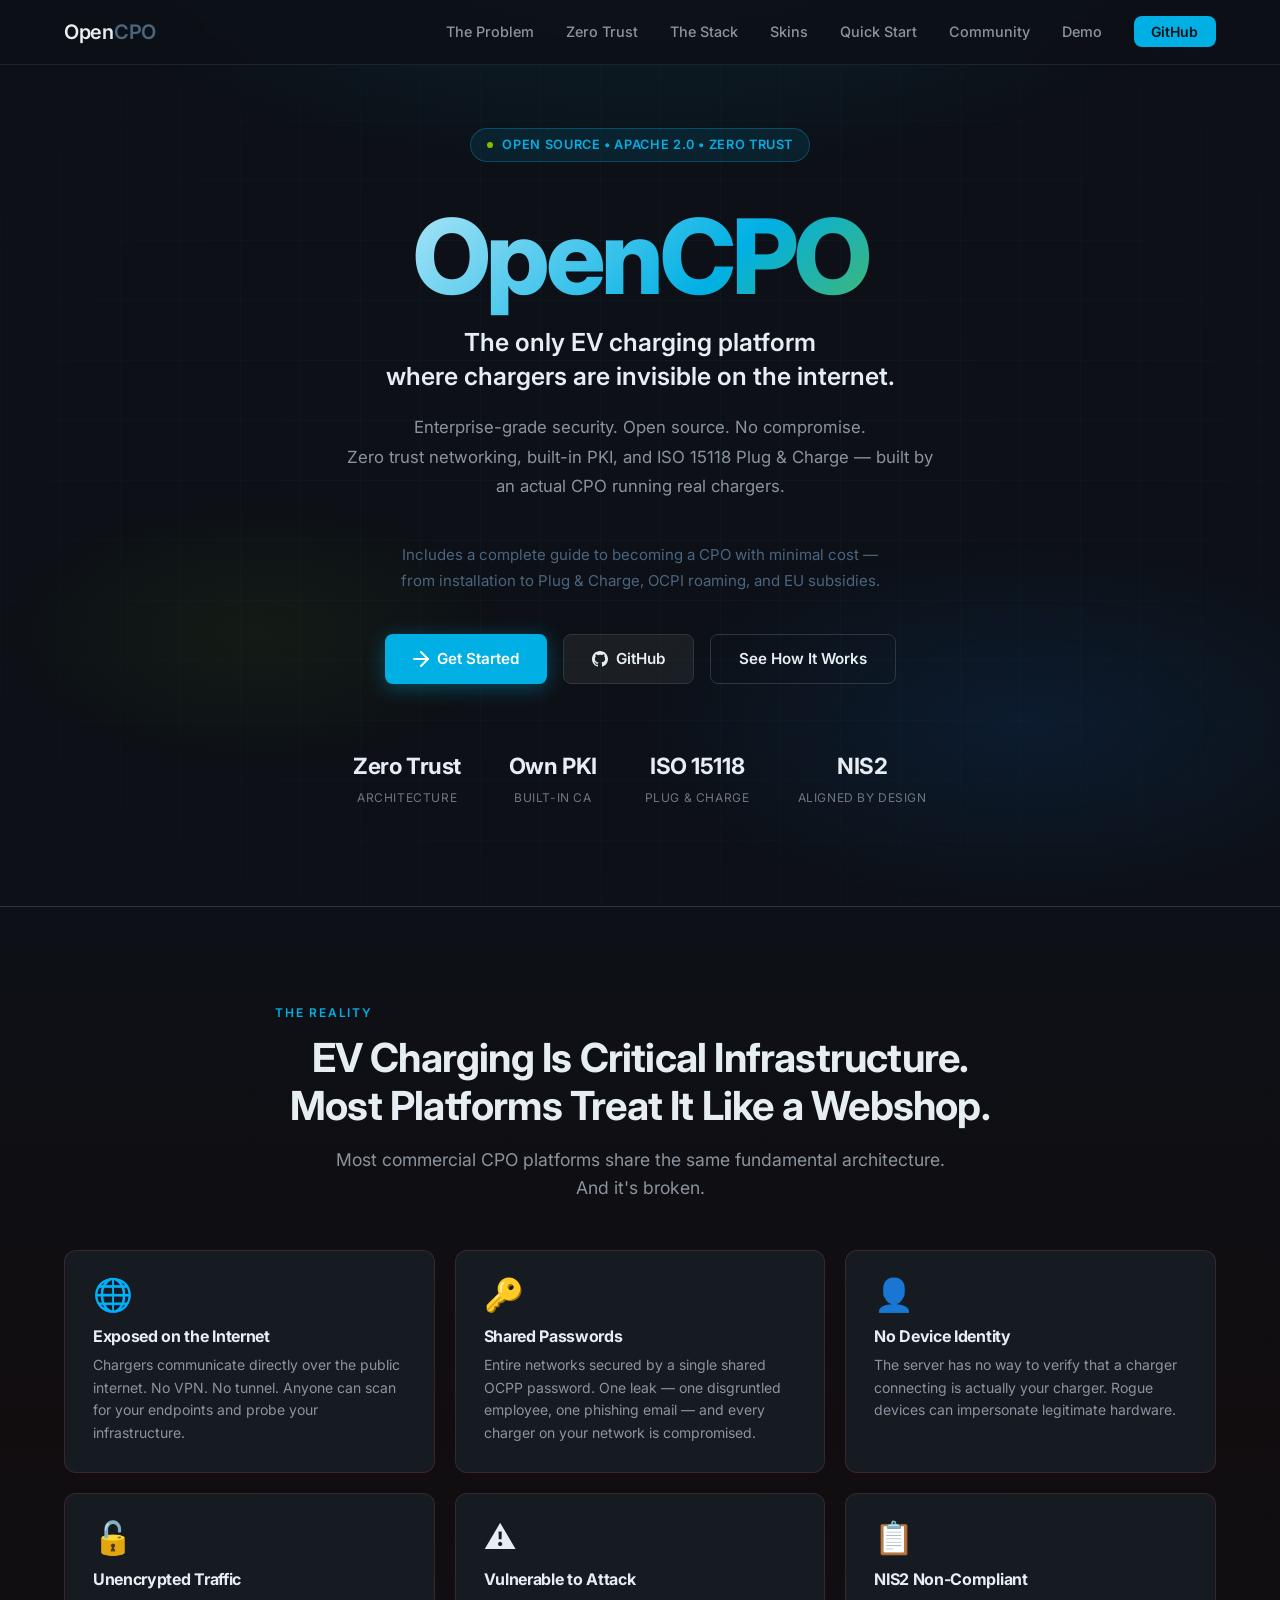
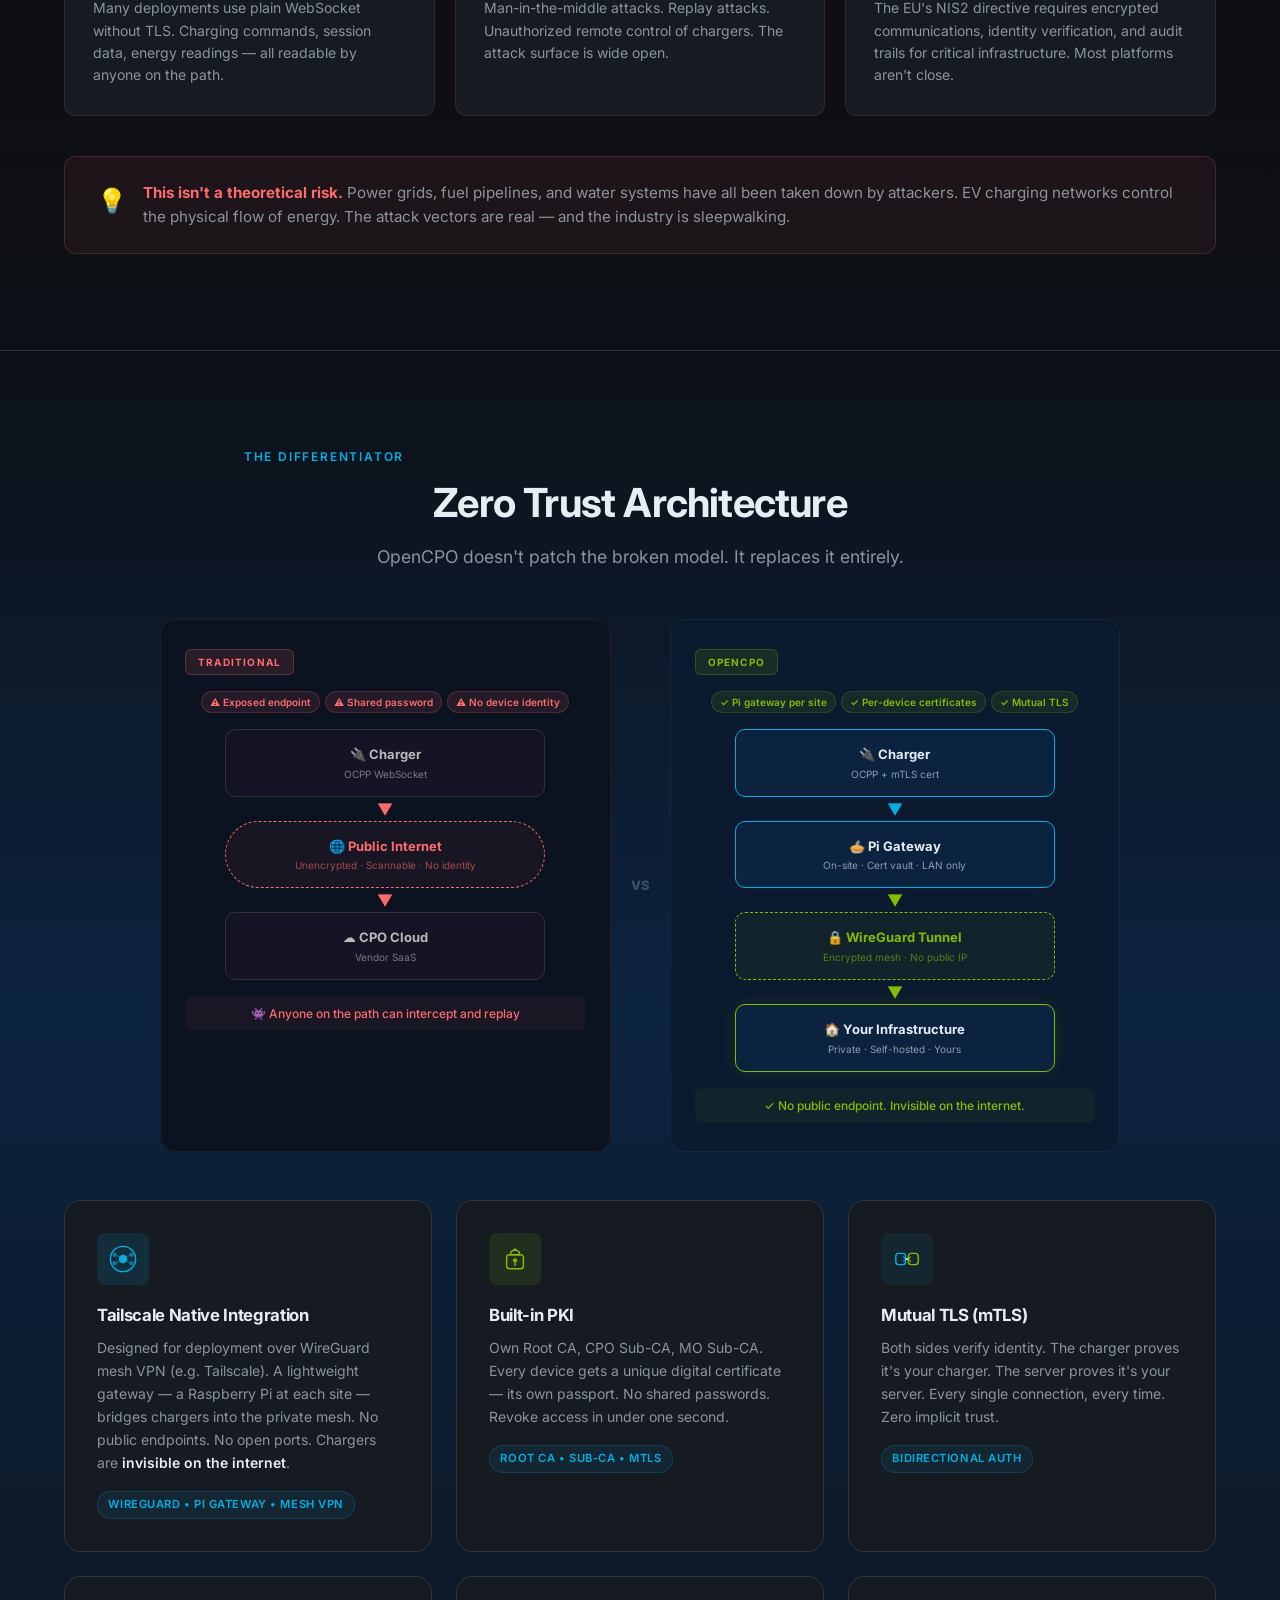
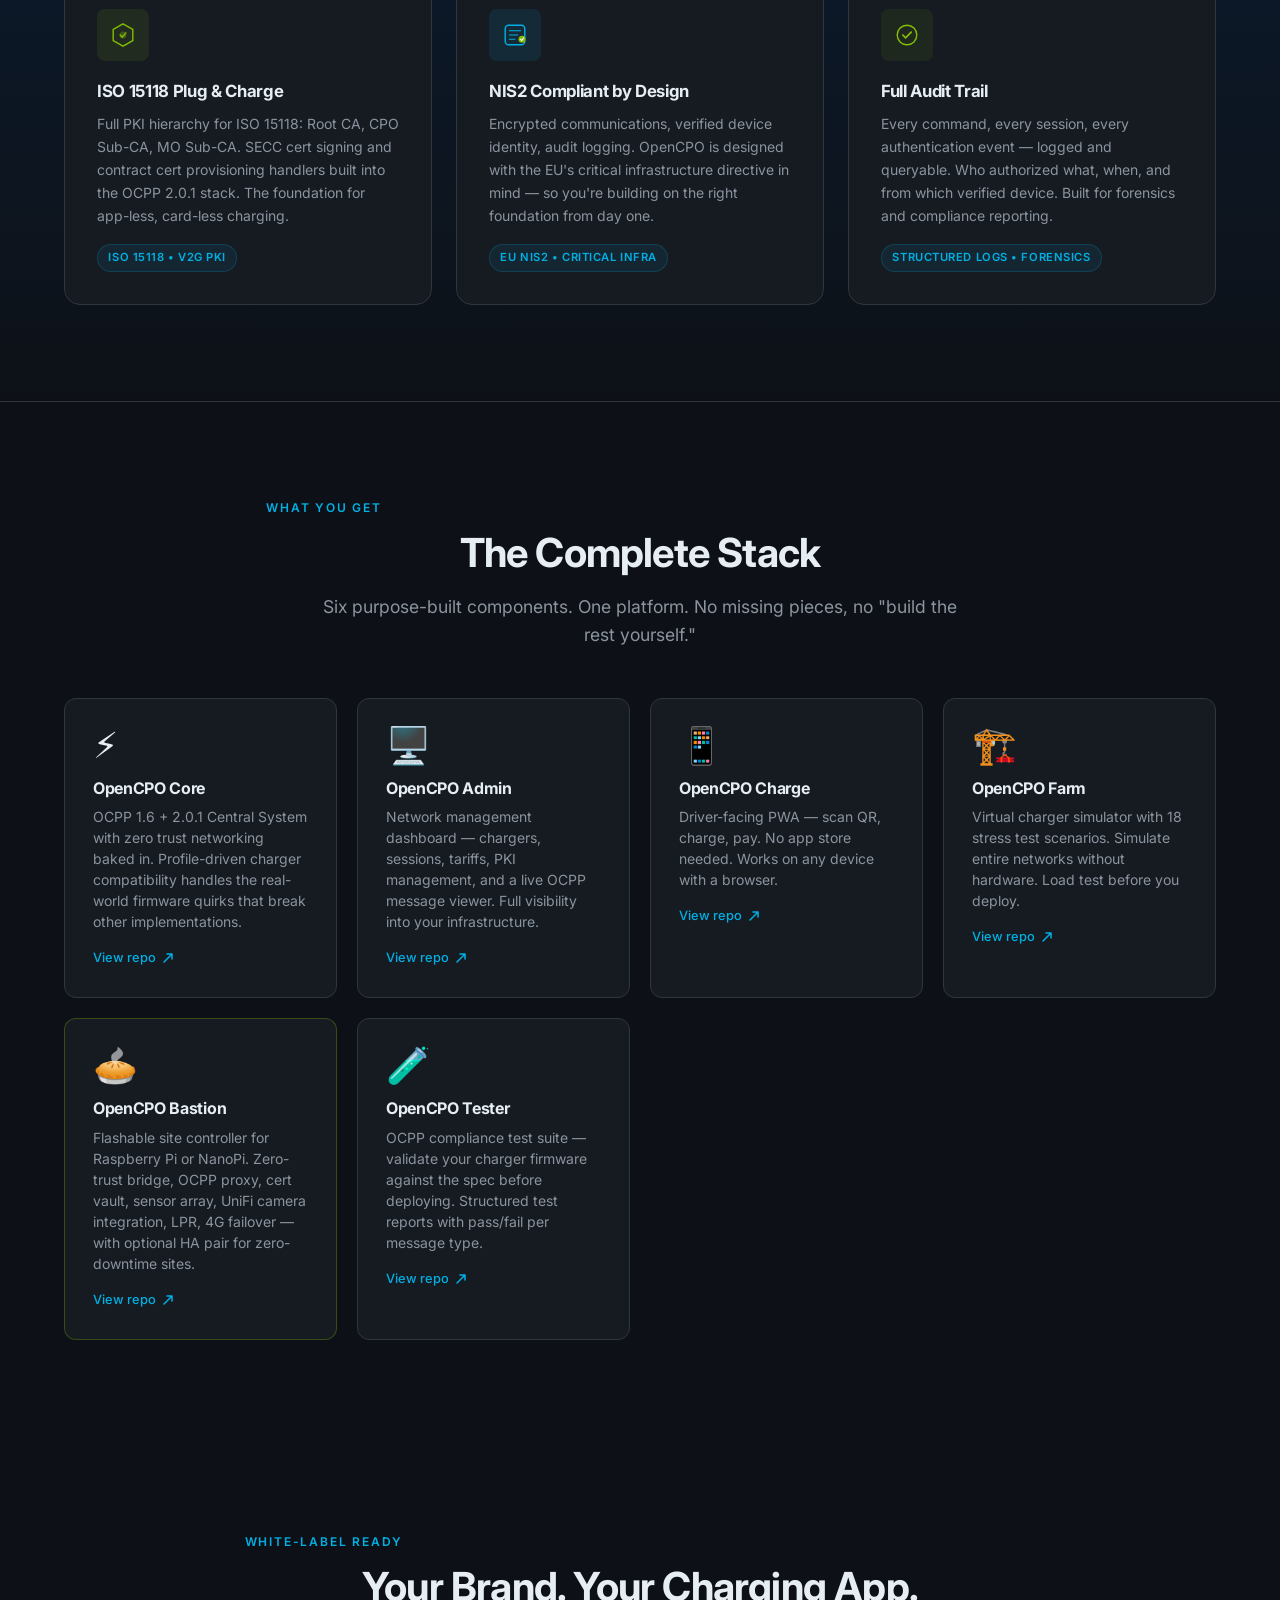
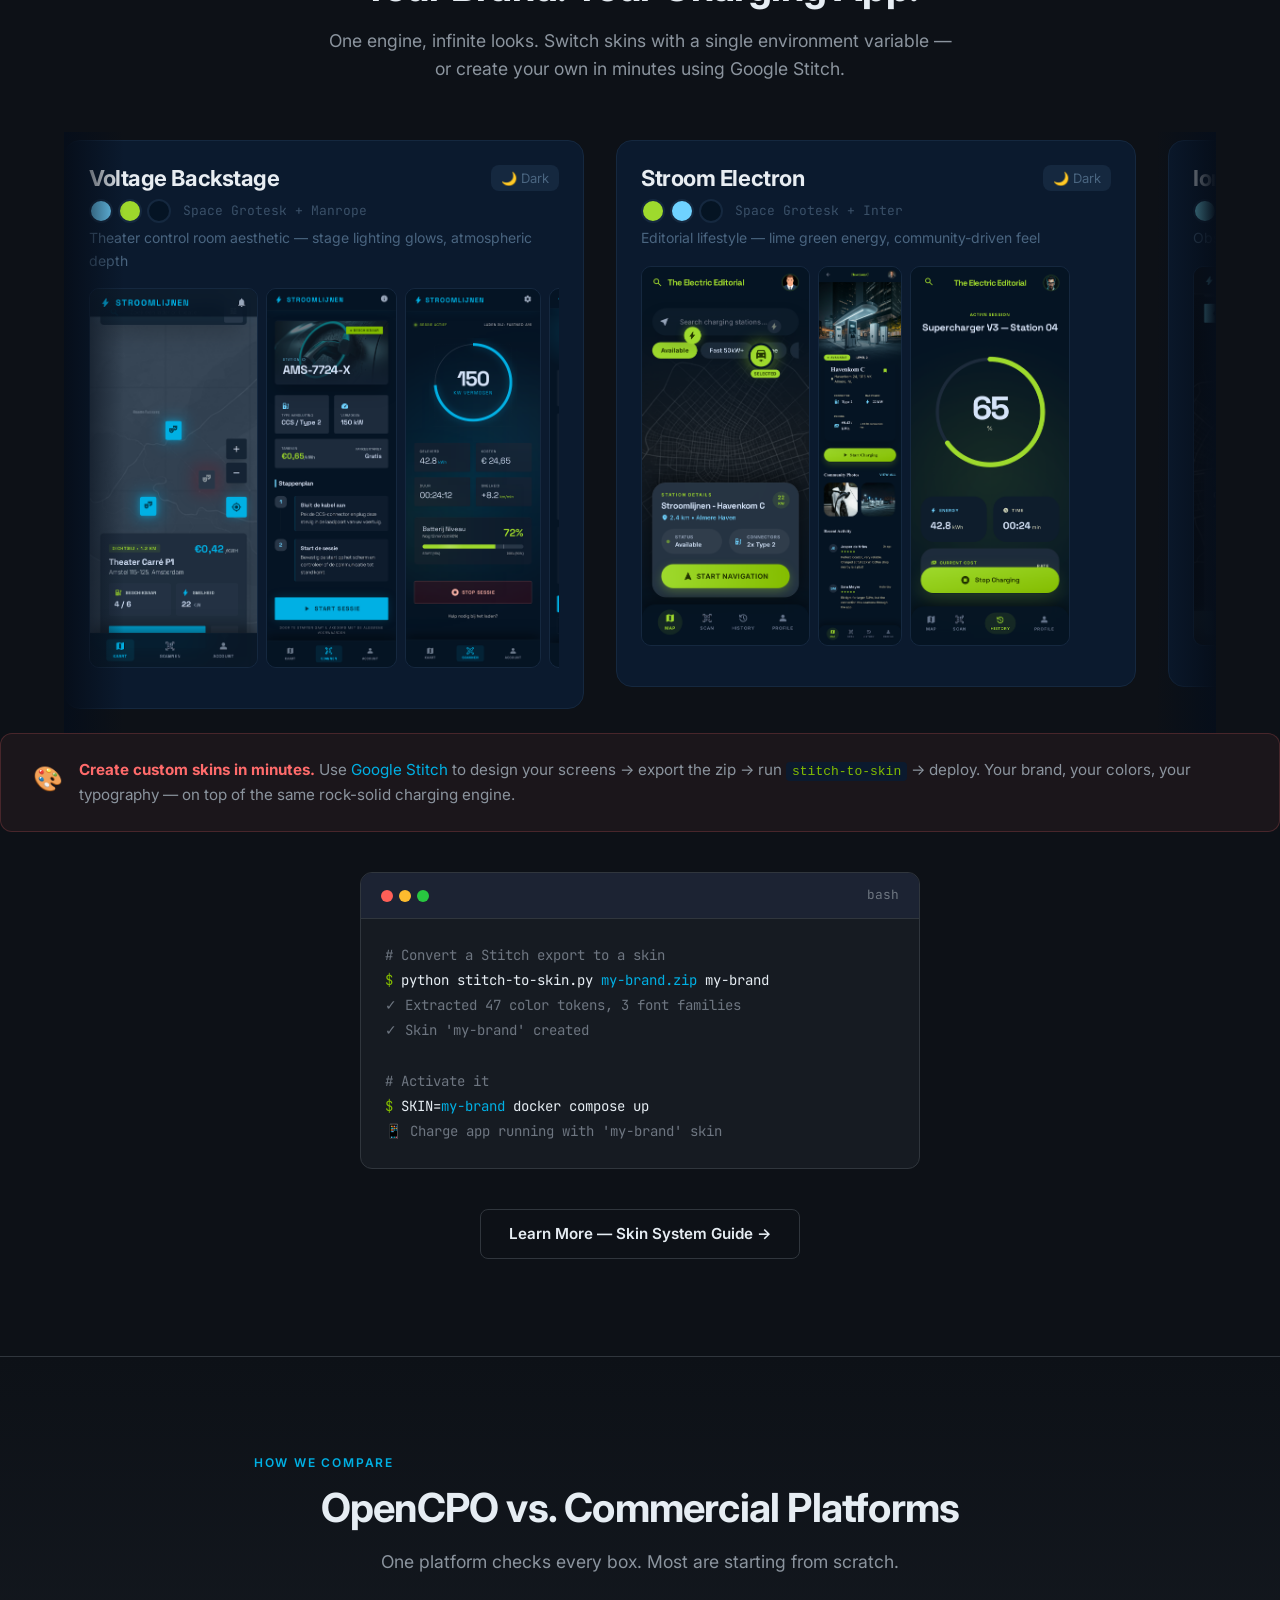
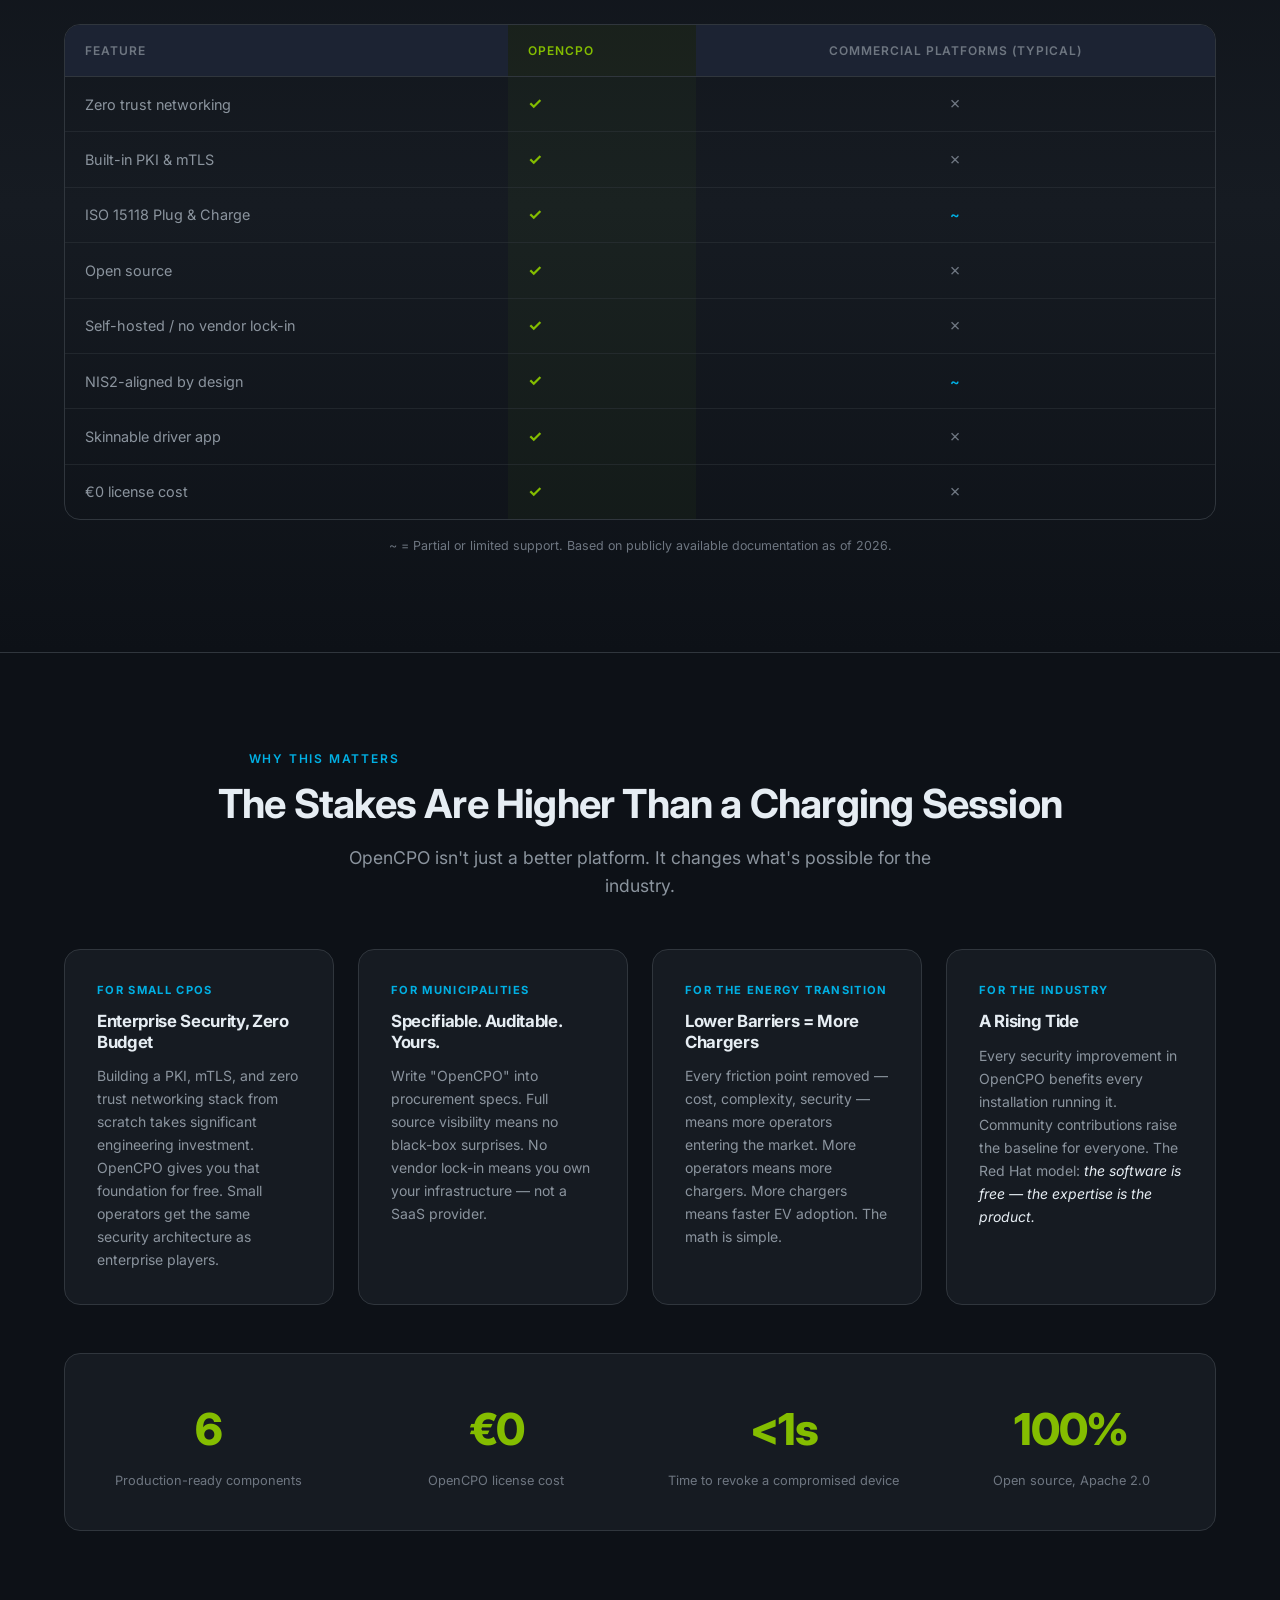
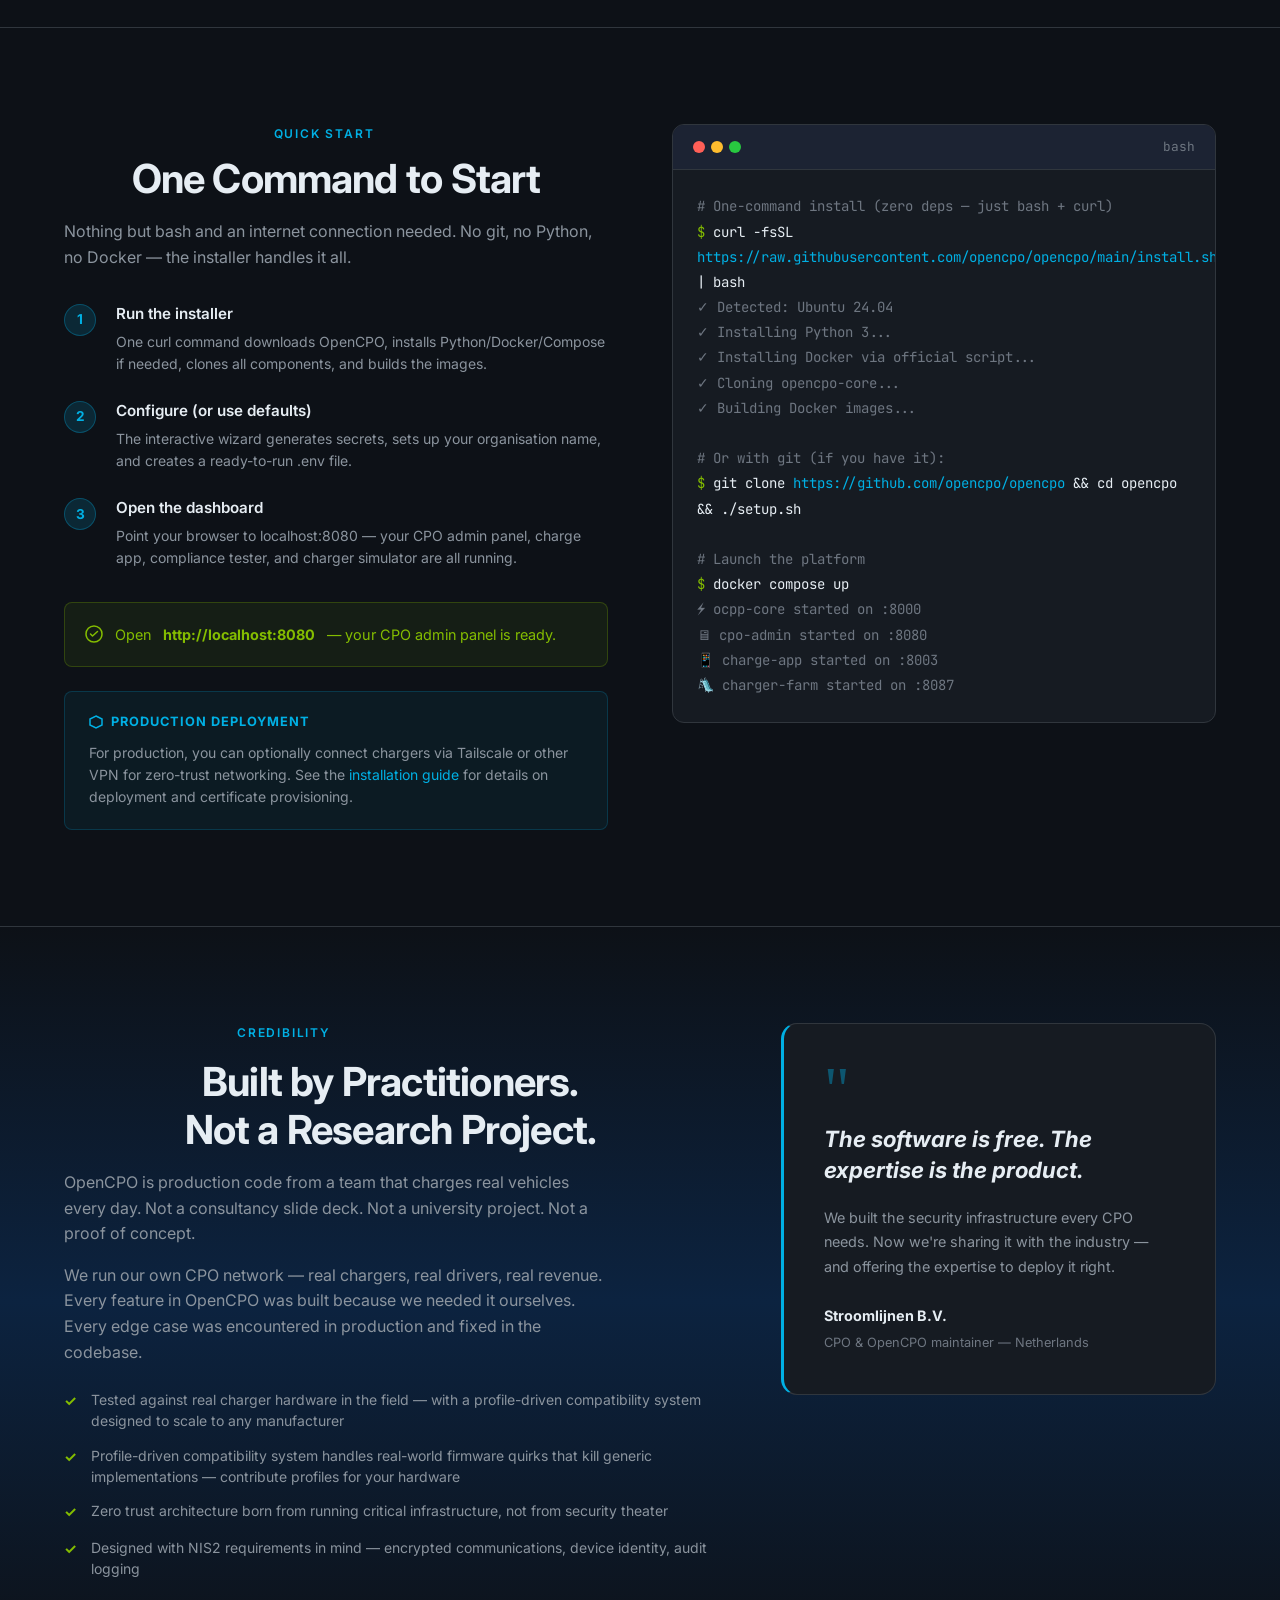
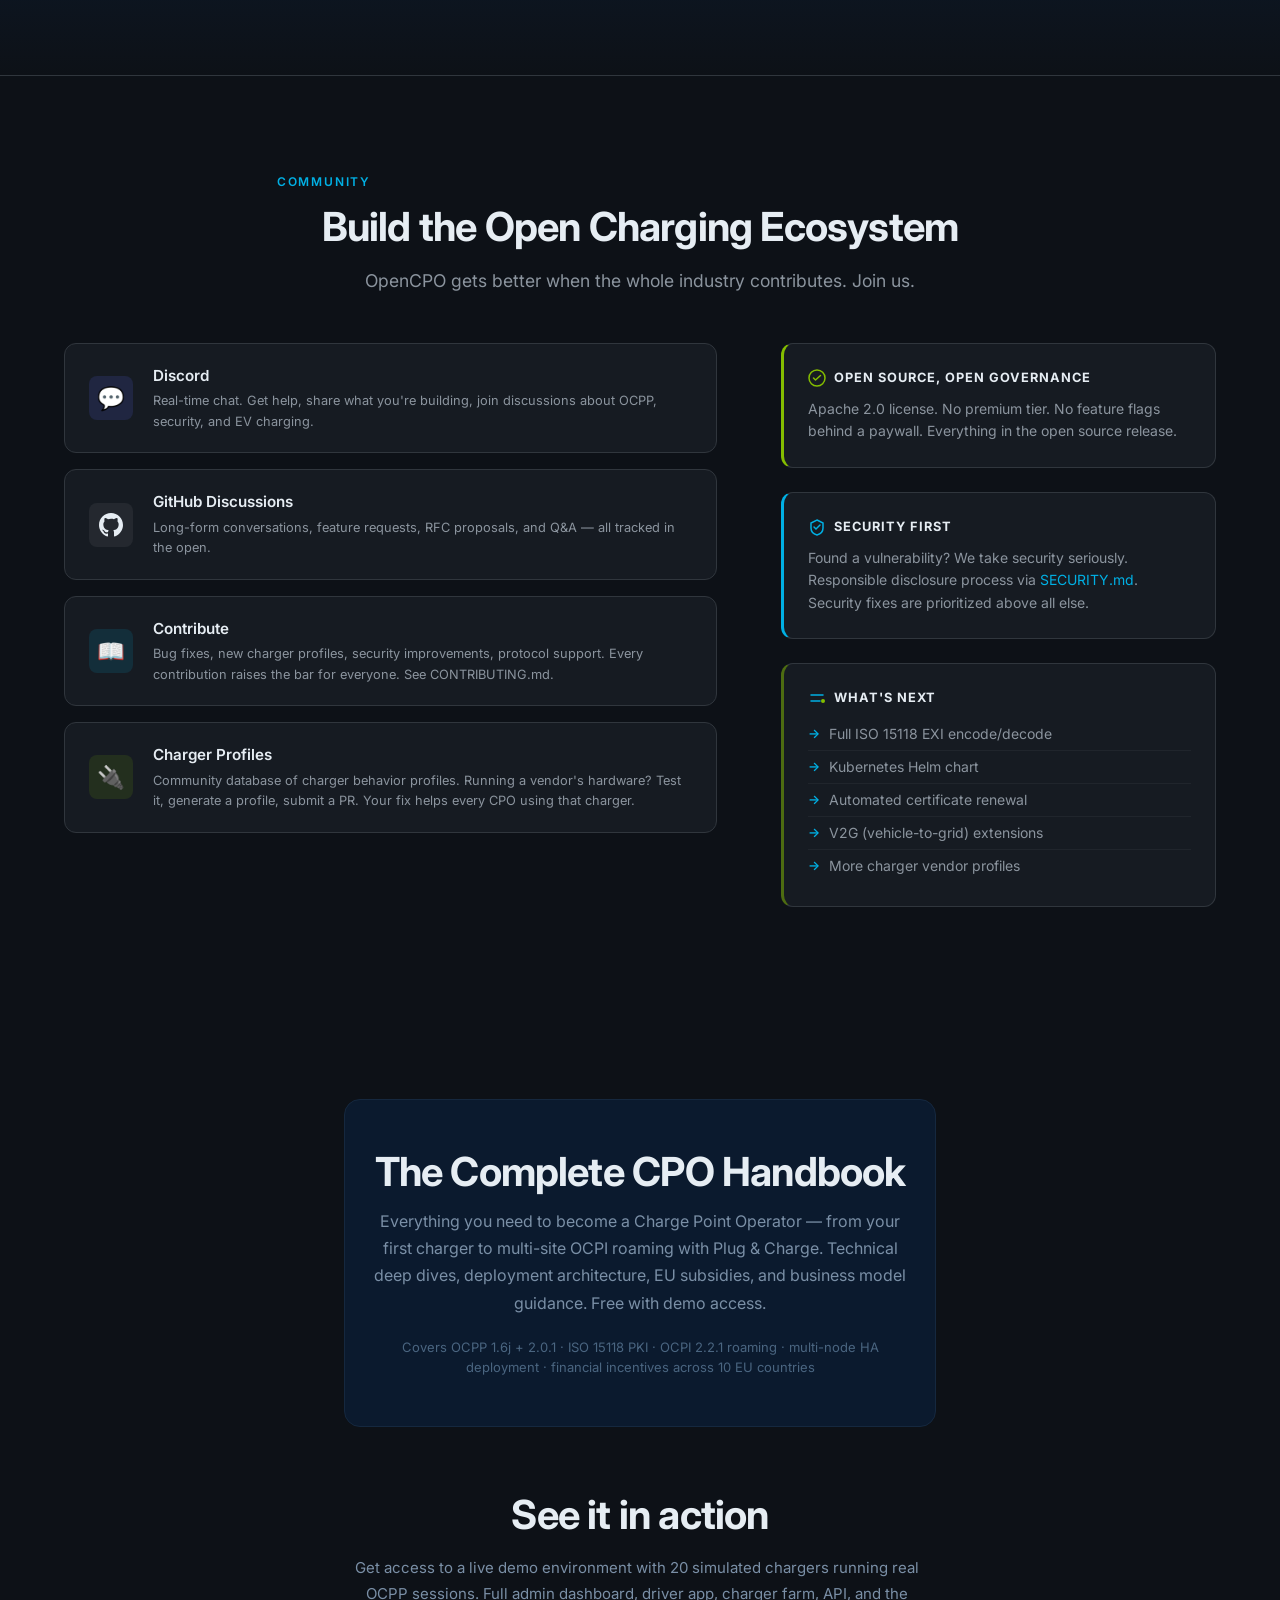
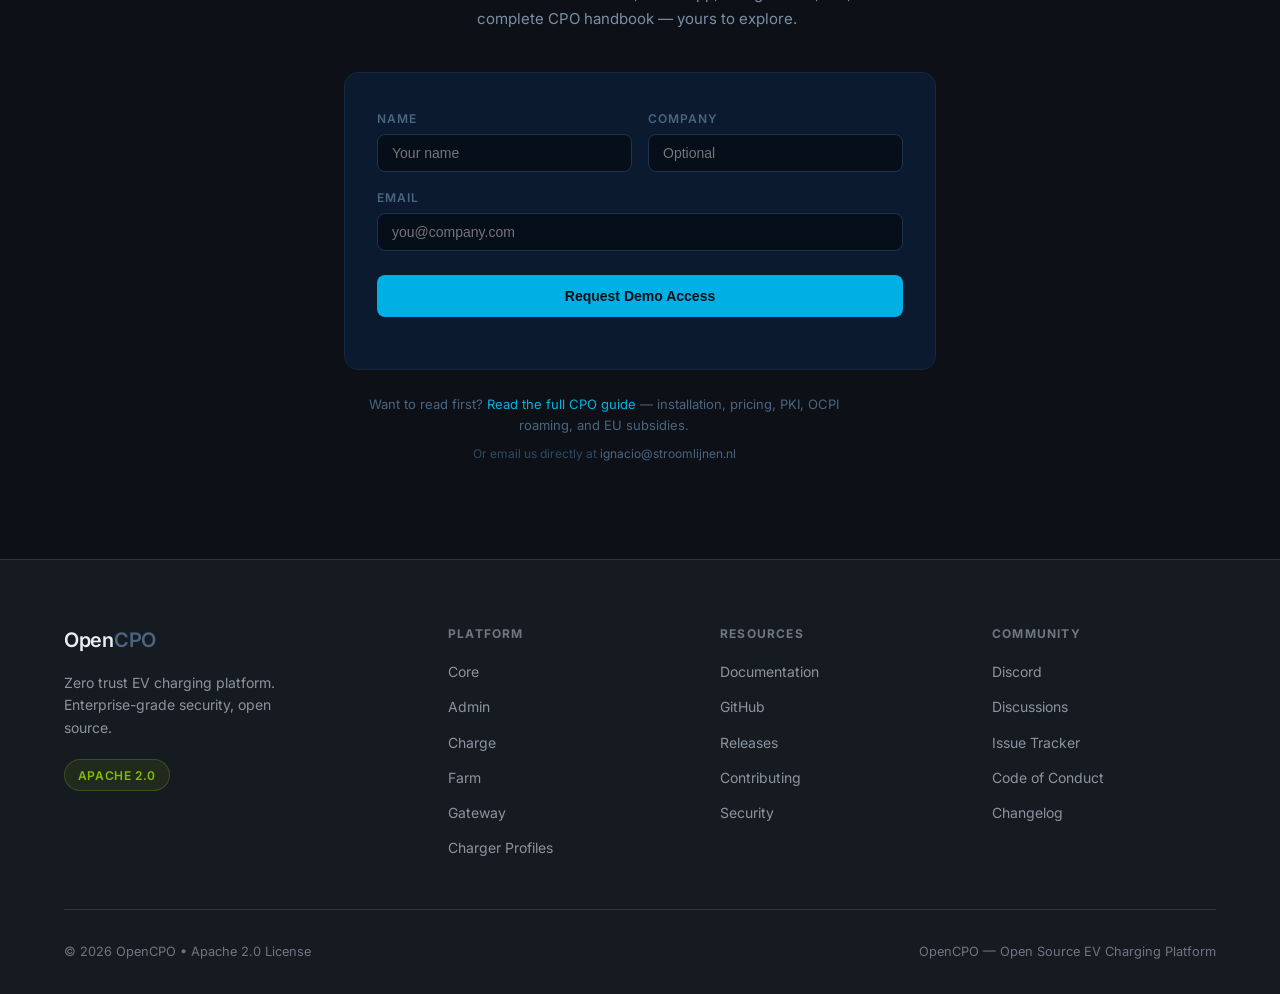
==== commit 71073c83: "contact: hello@opencpo.io does not exist, use ignacio@stroomlijnen.nl" ====
--- a/index.html
+++ b/index.html
@@ -1177,45 +1177,32 @@
       Want to read first? <a href="https://demo.opencpo.io/docs" style="color:#00B0E4;text-decoration:none;">Read the full CPO guide</a> — installation, pricing, PKI, OCPI roaming, and EU subsidies.
     </p>
     <p style="text-align:center;color:#2d4a63;font-size:12px;">
-      Or email us directly at <a href="mailto:hello@opencpo.io" style="color:#4a6580;text-decoration:none;">hello@opencpo.io</a>
+      Or email us directly at <a href="mailto:ignacio@stroomlijnen.nl" style="color:#4a6580;text-decoration:none;">ignacio@stroomlijnen.nl</a>
     </p>
   </div>
 </section>
 
 <script>
-document.getElementById('demo-form').addEventListener('submit', async function(e) {
+document.getElementById('demo-form').addEventListener('submit', function(e) {
   e.preventDefault();
-  const btn = document.getElementById('demo-submit');
+  const form = e.target;
   const result = document.getElementById('demo-result');
-  const form = e.target;
-  
-  btn.textContent = 'Sending...';
-  btn.disabled = true;
-  
-  try {
-    const resp = await fetch('https://demo.opencpo.io/api/demo-request', {
-      method: 'POST',
-      headers: {'Content-Type': 'application/json'},
-      body: JSON.stringify({
-        name: form.name.value,
-        email: form.email.value,
-        company: form.company.value || '',
-      }),
-    });
-    
-    if (resp.ok) {
-      result.innerHTML = '<span style="color:#84BD00;">Request received. You\'ll get demo credentials by email once approved.</span>';
-      form.reset();
-    } else {
-      const data = await resp.json().catch(() => ({}));
-      result.innerHTML = '<span style="color:#f87171;">' + (data.detail || 'Something went wrong. Try again or email us.') + '</span>';
-    }
-  } catch (err) {
-    result.innerHTML = '<span style="color:#f87171;">Connection error. Try emailing us at hello@opencpo.io</span>';
-  }
-  
-  btn.textContent = 'Request Demo Access';
-  btn.disabled = false;
+  const name = (form.name.value || '').trim();
+  const email = (form.email.value || '').trim();
+  const company = (form.company.value || '').trim();
+  const subject = encodeURIComponent('Demo access request — ' + (company || name || 'opencpo.io'));
+  const body = encodeURIComponent(
+    'Name: ' + name + '
+' +
+    'Email: ' + email + '
+' +
+    'Company: ' + company + '
+
+' +
+    'Requested via opencpo.io'
+  );
+  result.innerHTML = '<span style="color:#84BD00;">Opening your email client… if nothing happens, write to ignacio@stroomlijnen.nl</span>';
+  window.location.href = 'mailto:ignacio@stroomlijnen.nl?subject=' + subject + '&body=' + body;
 });
 </script>
 
